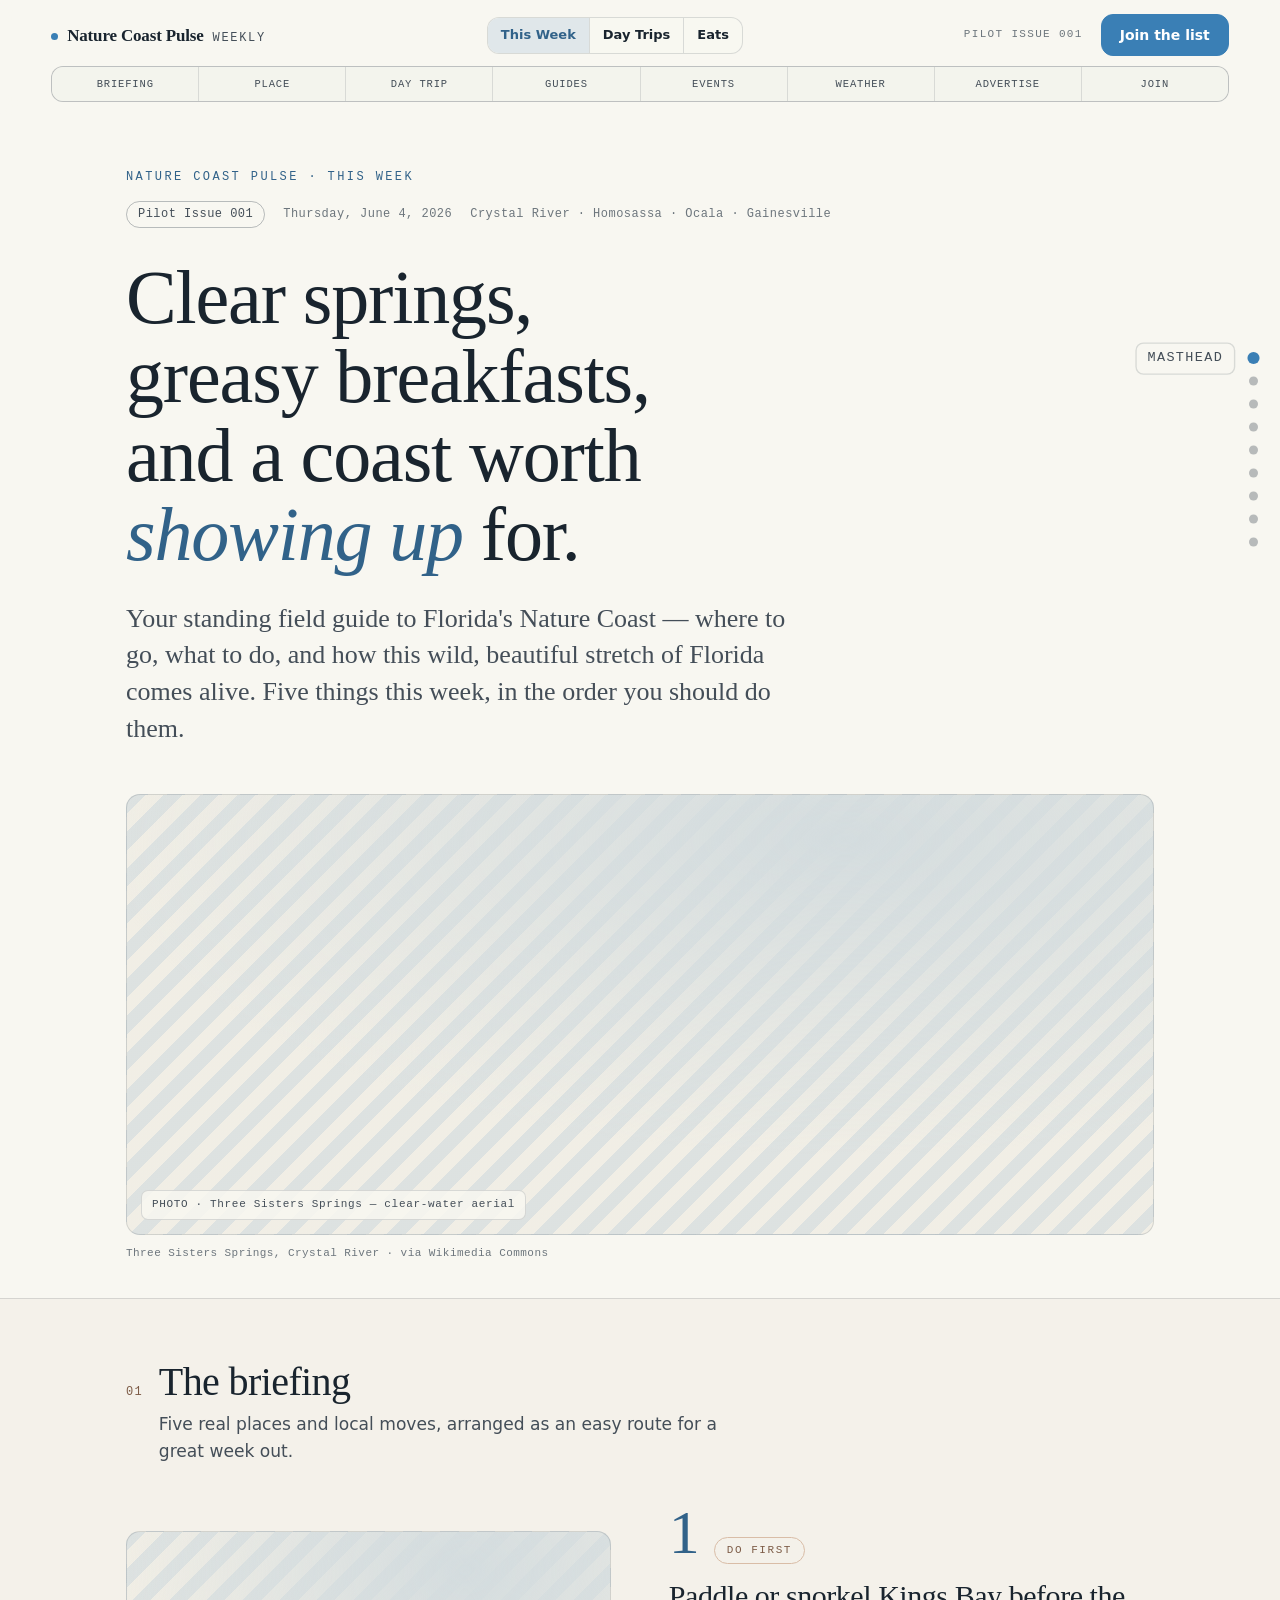
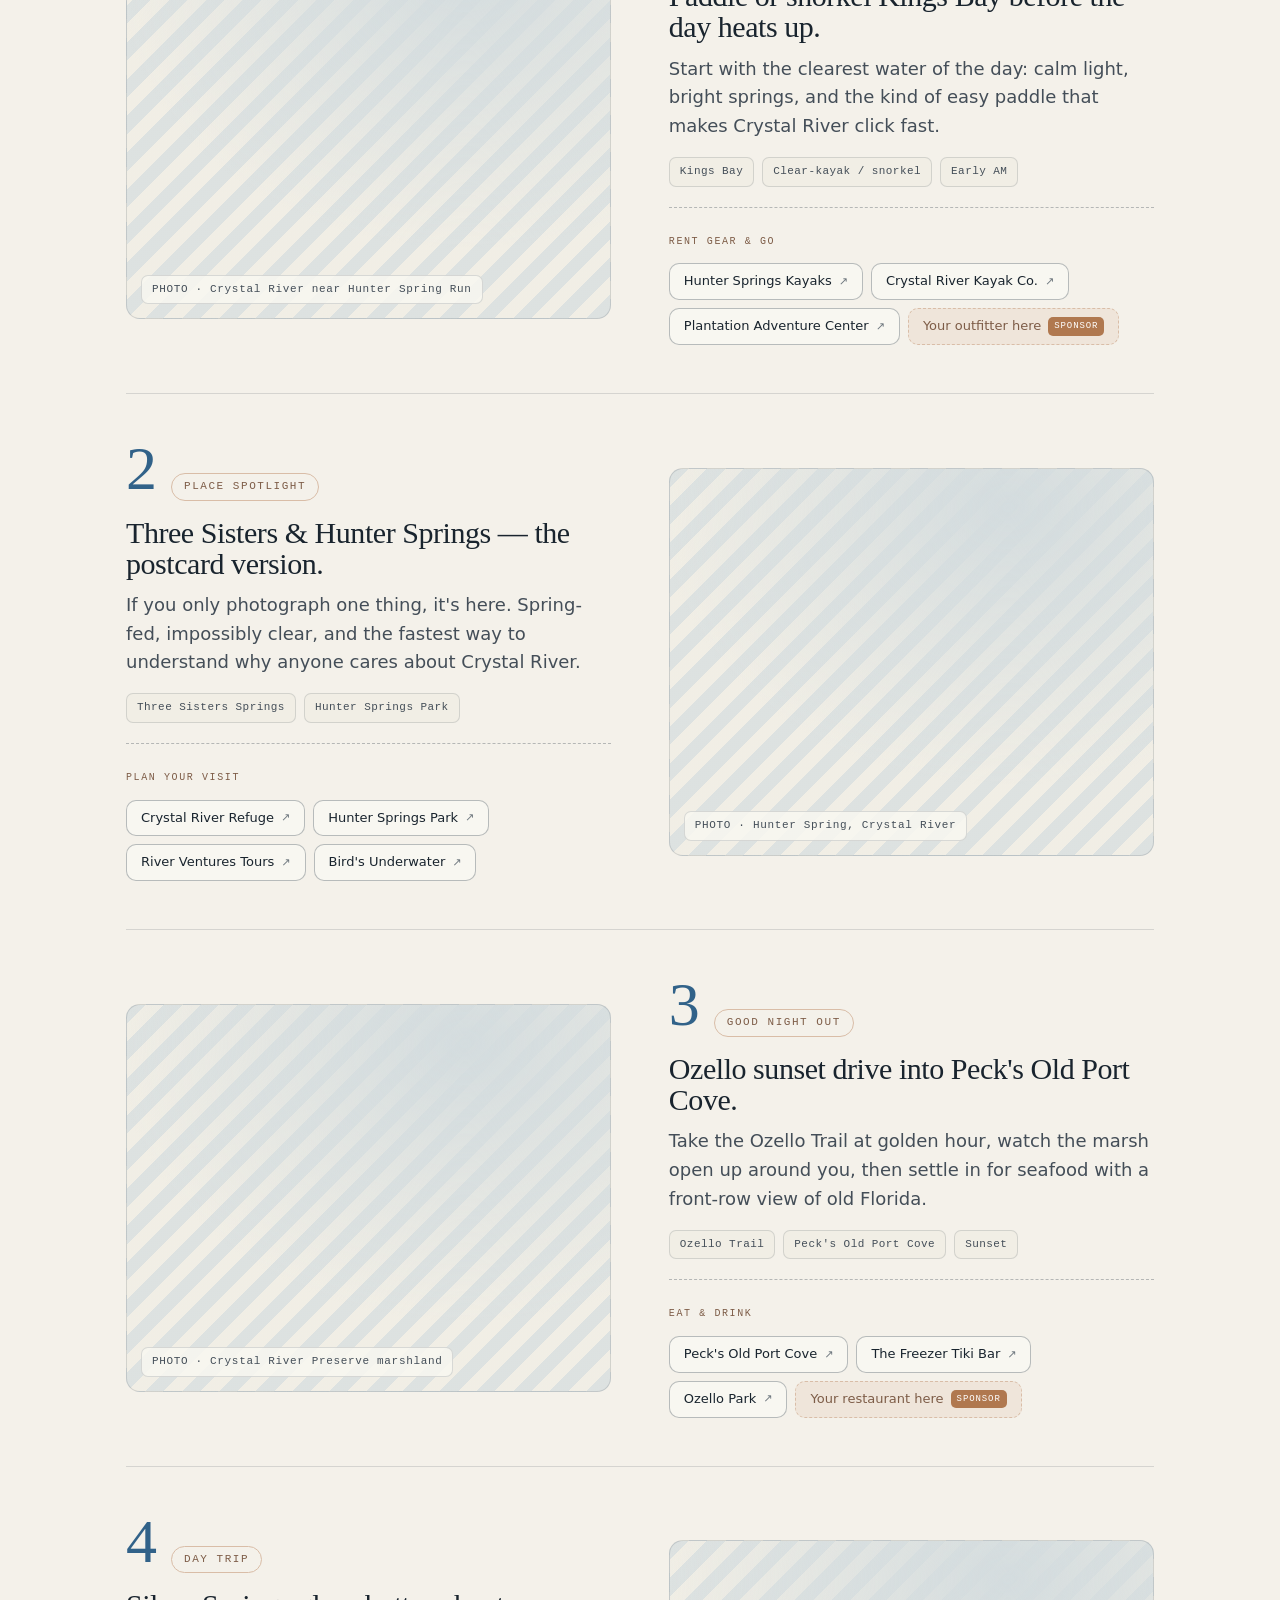
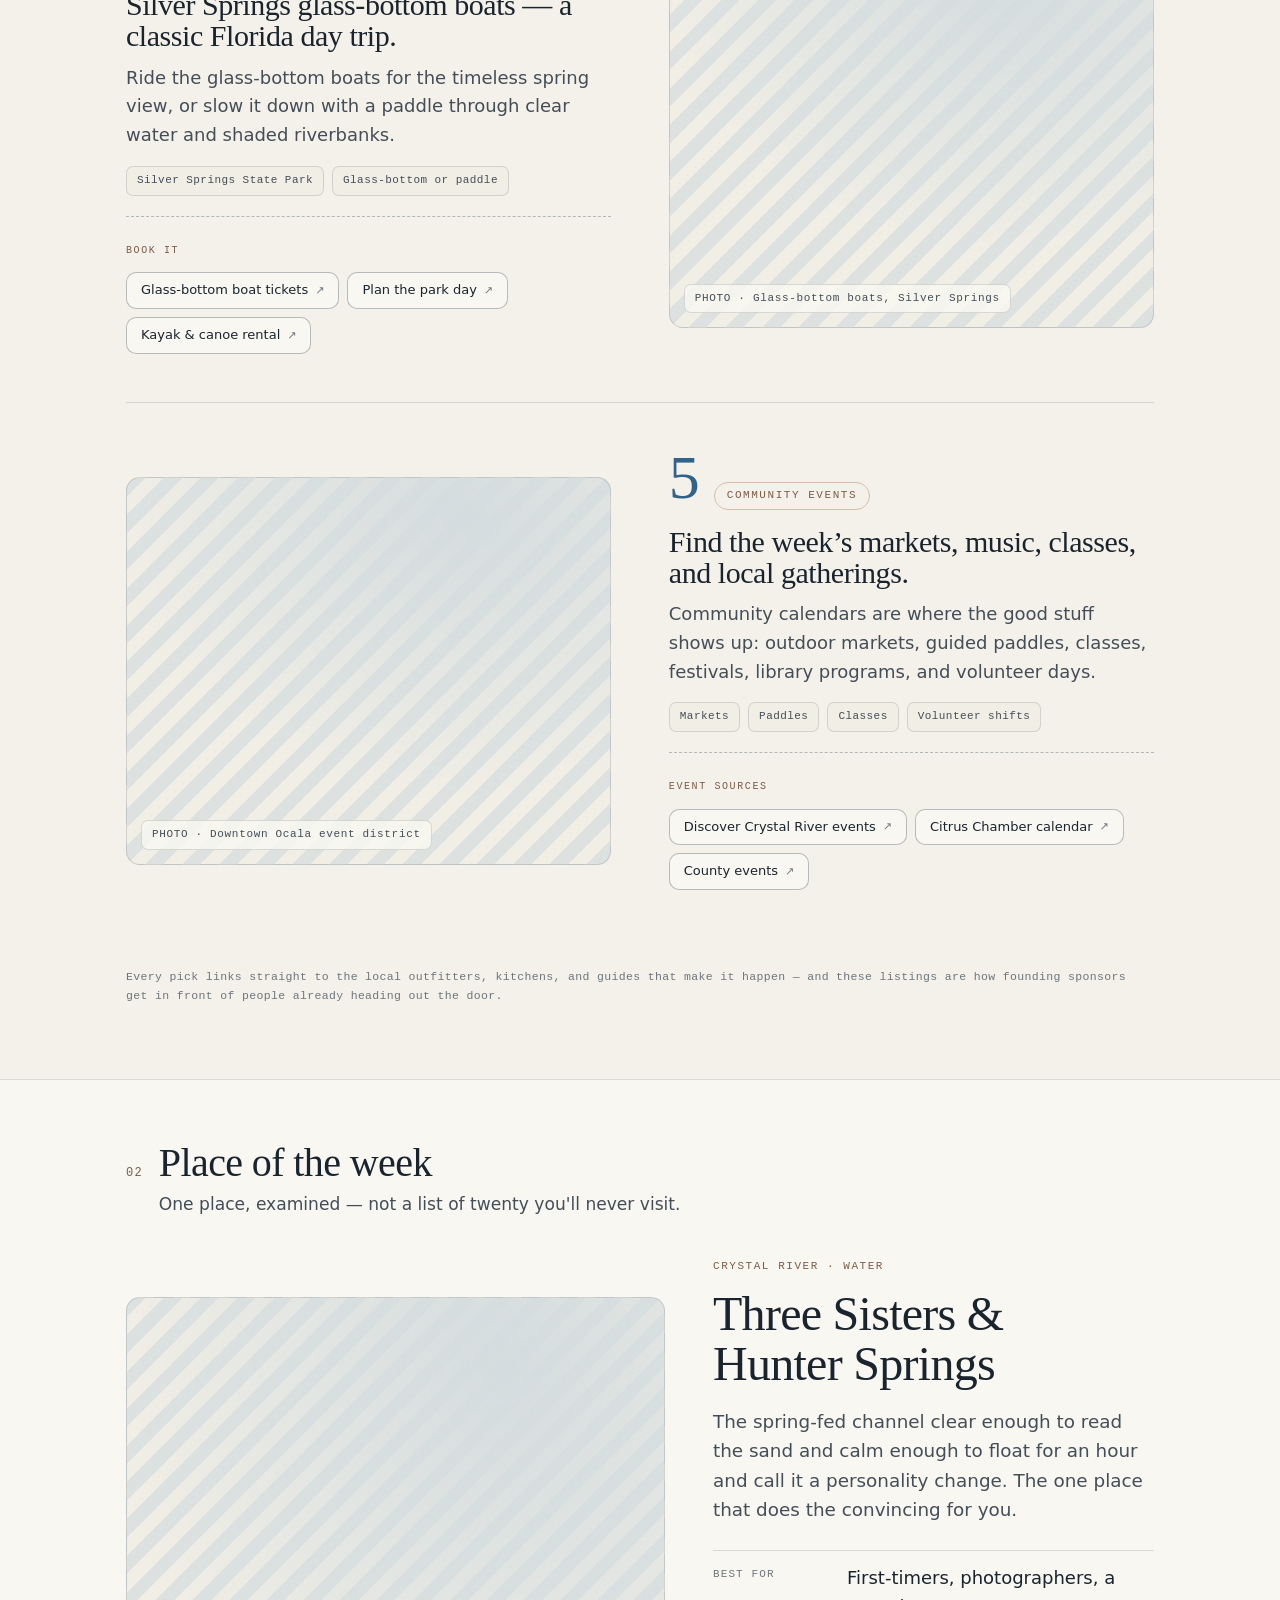
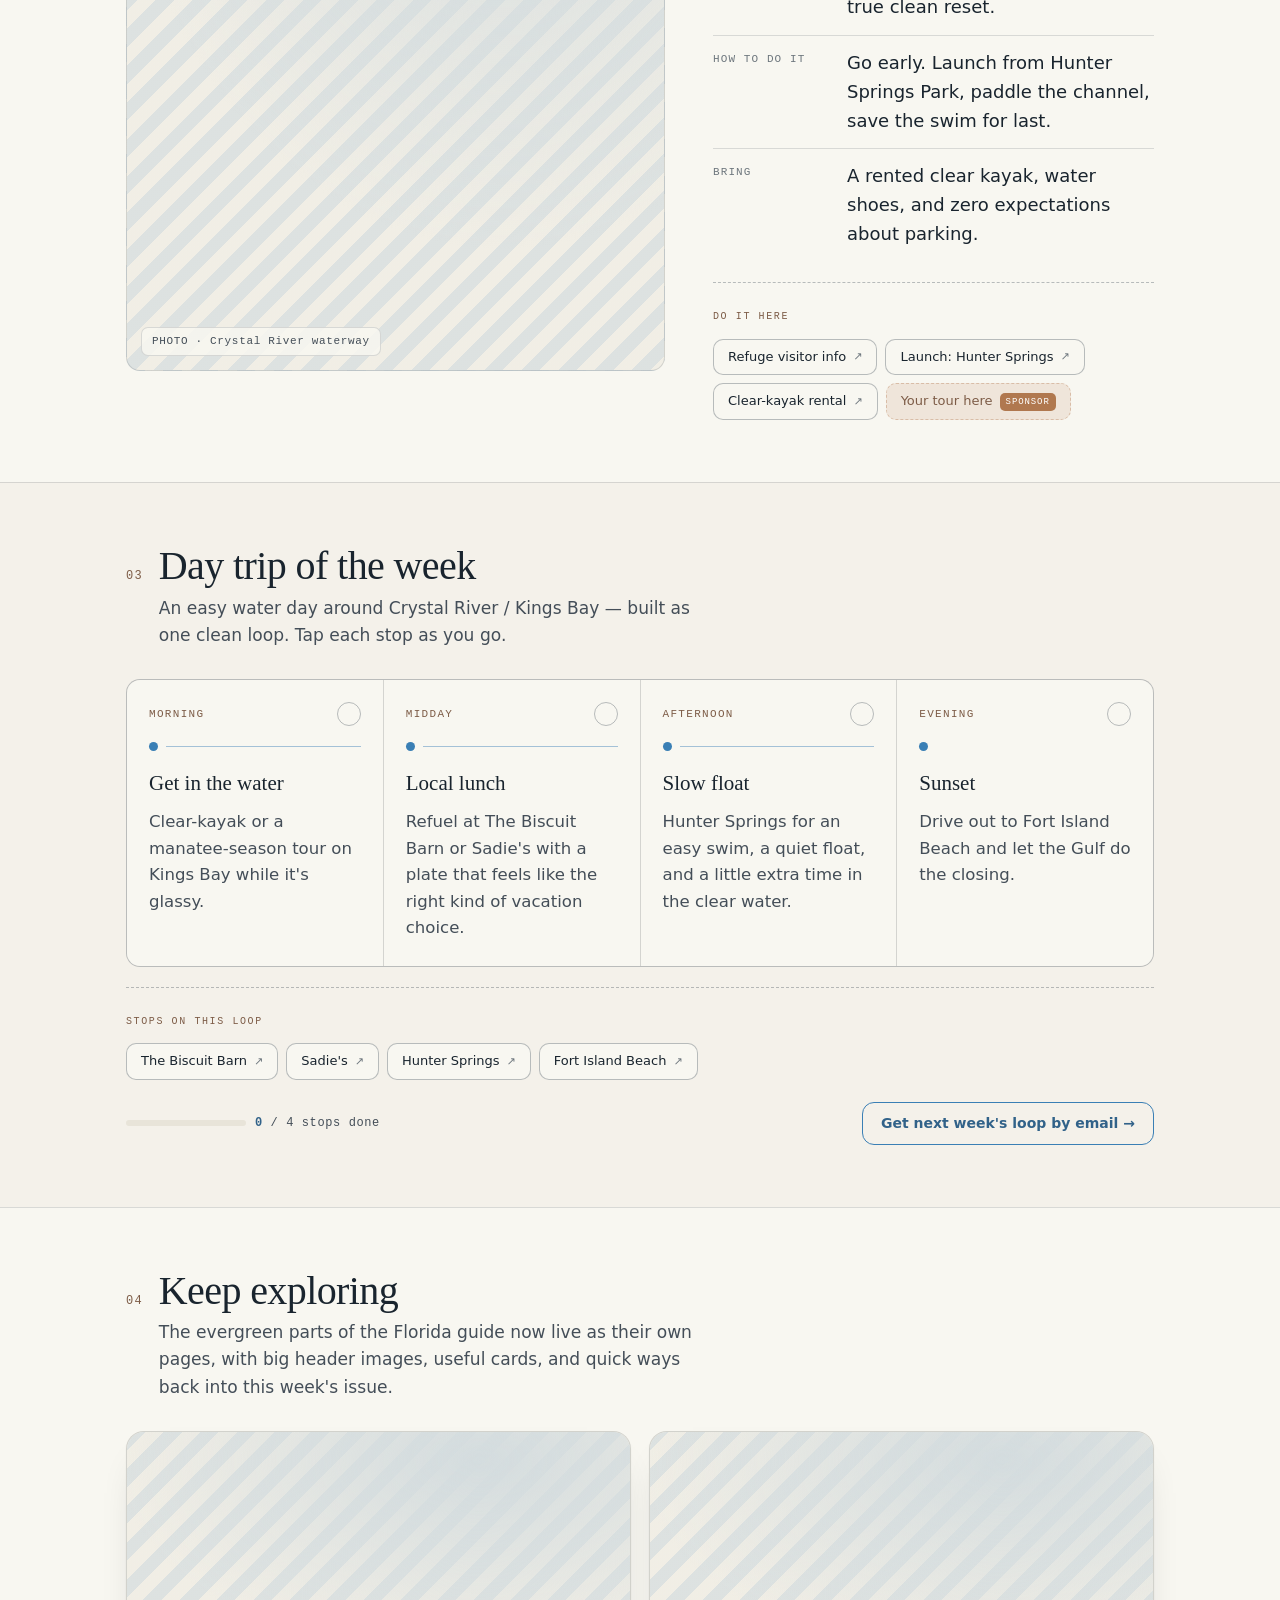
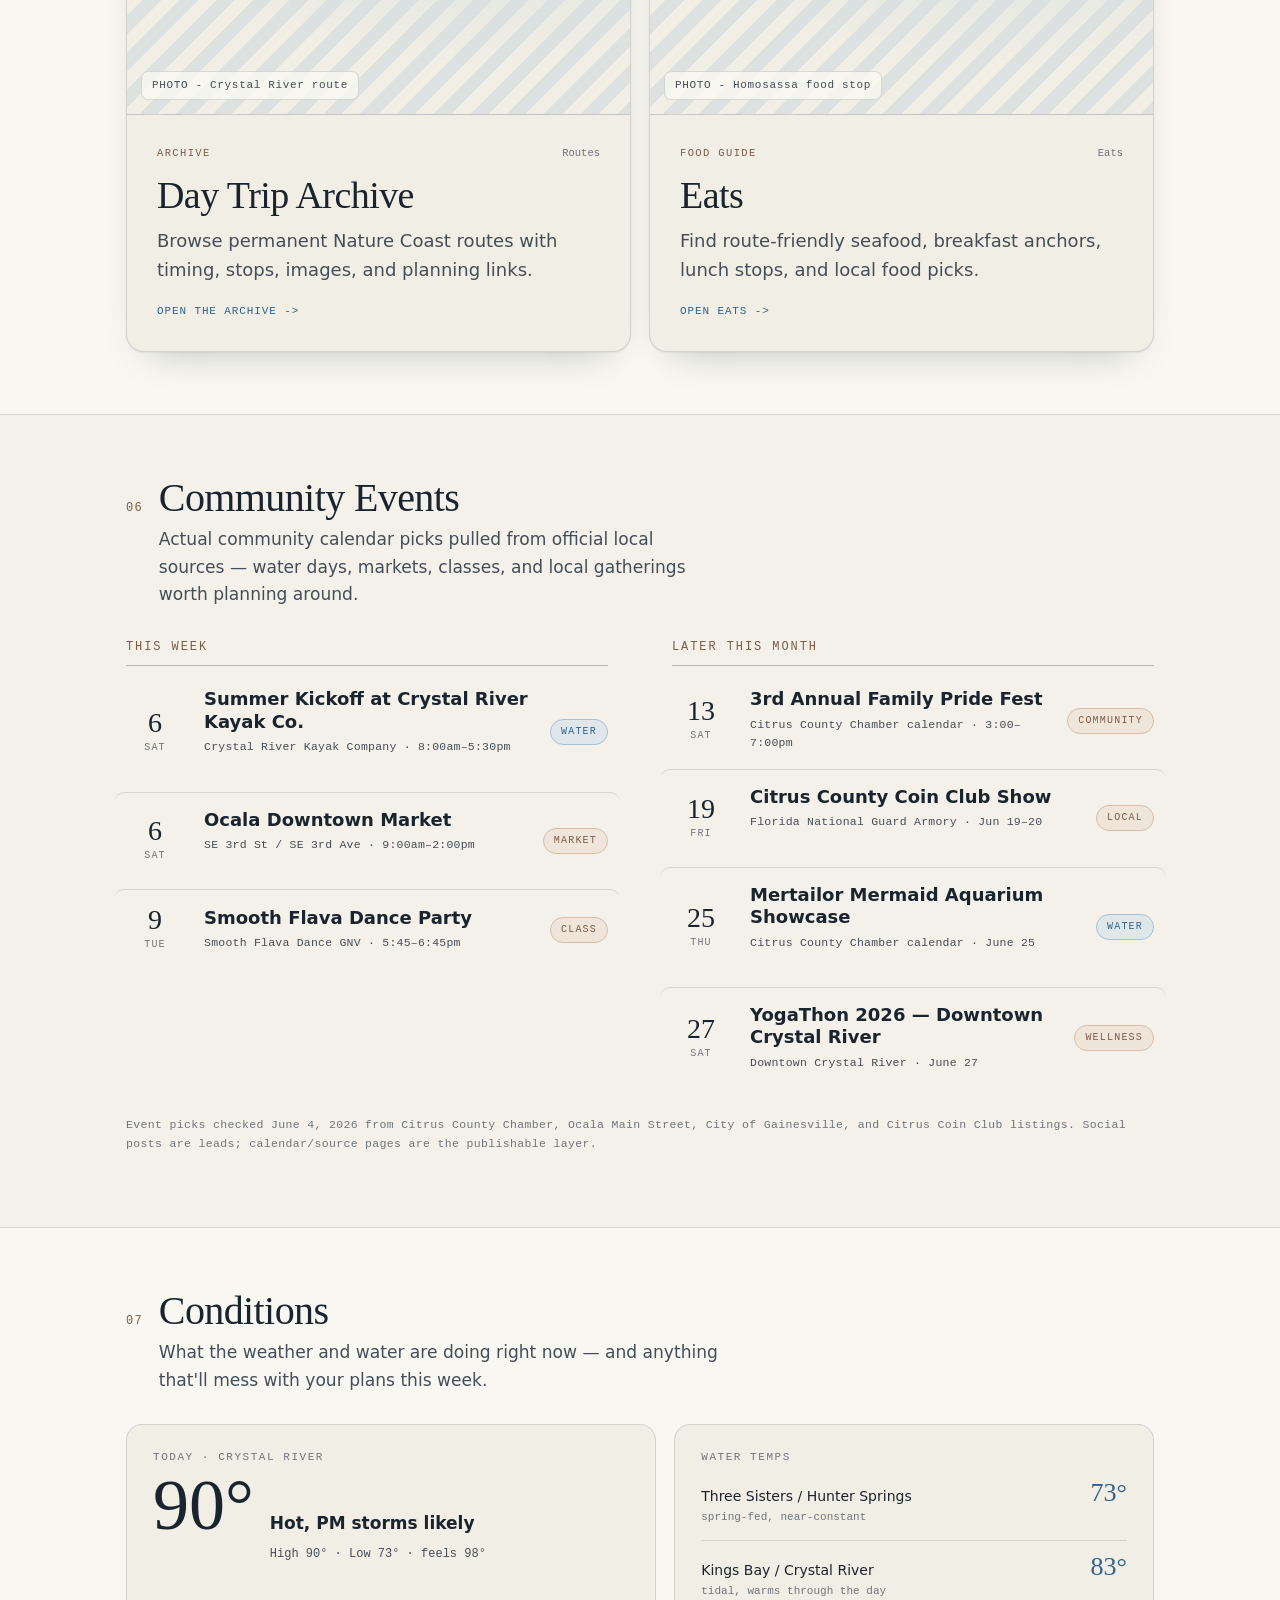
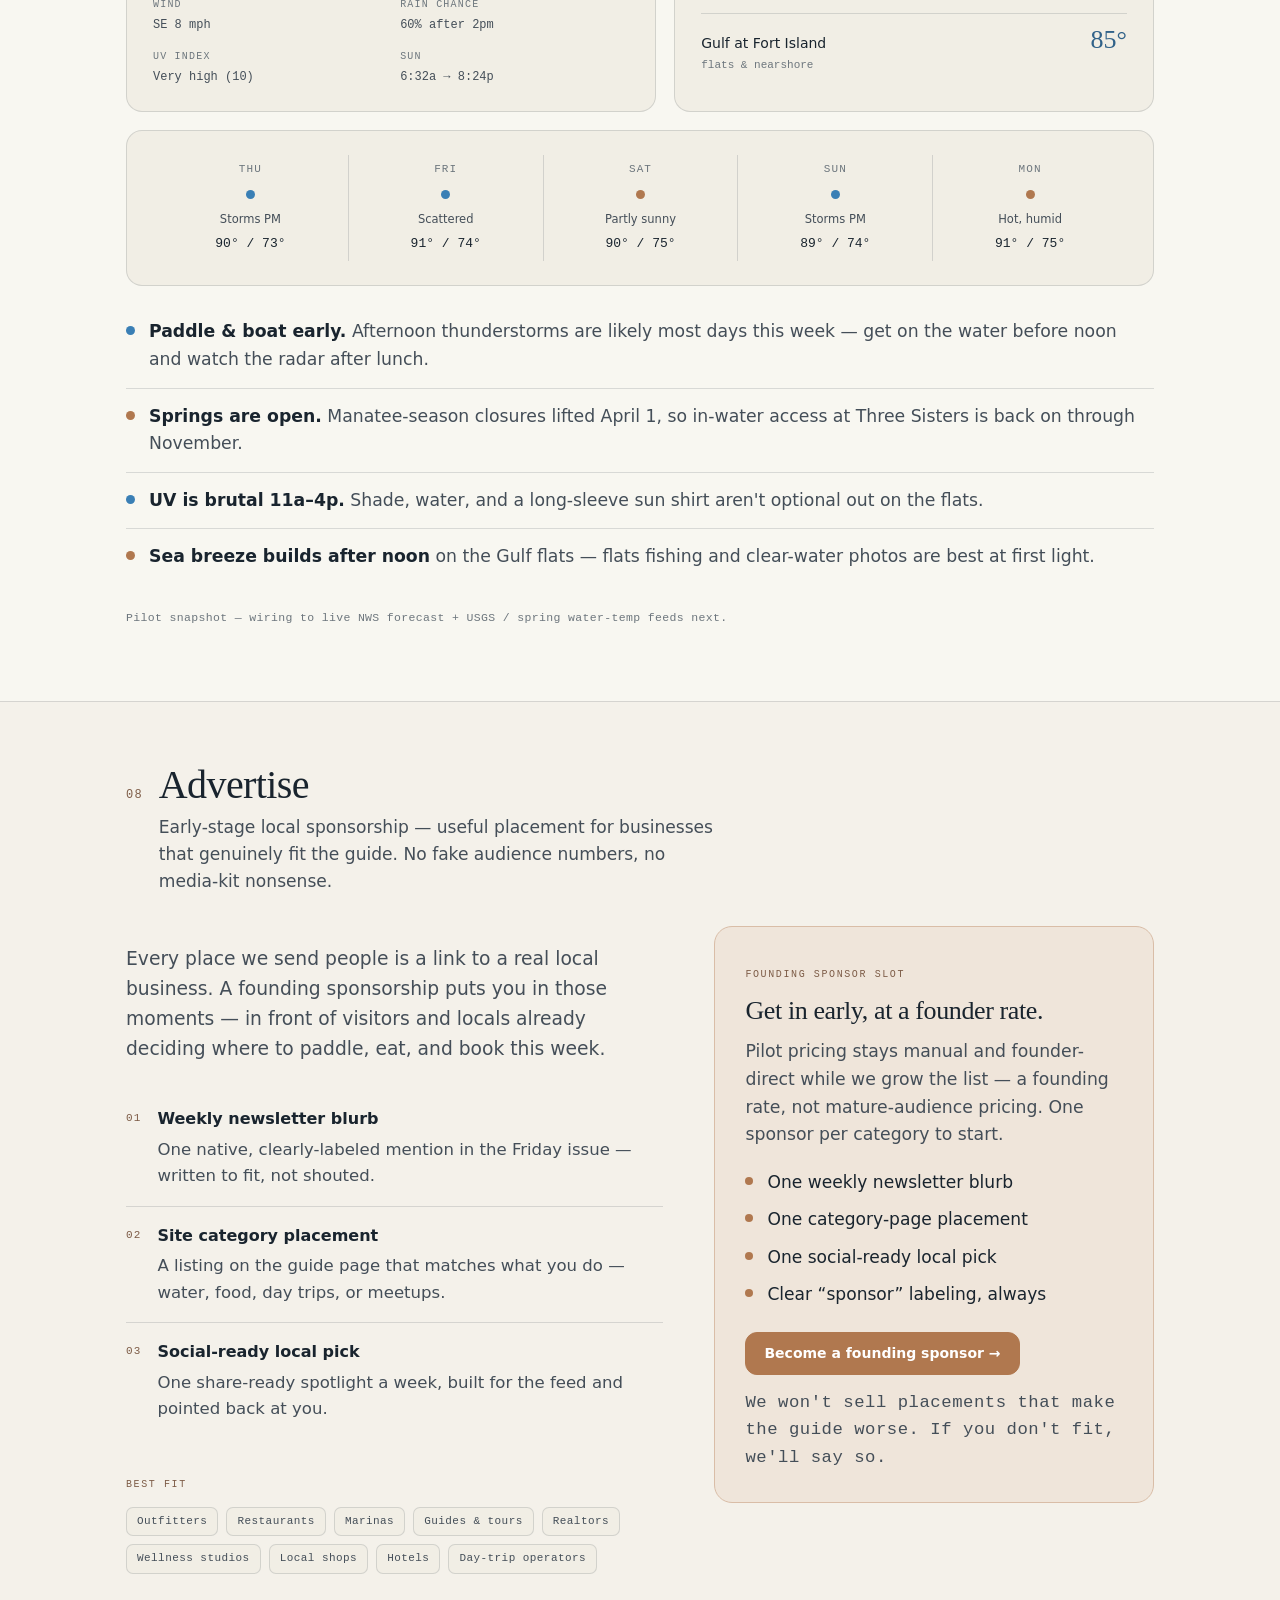
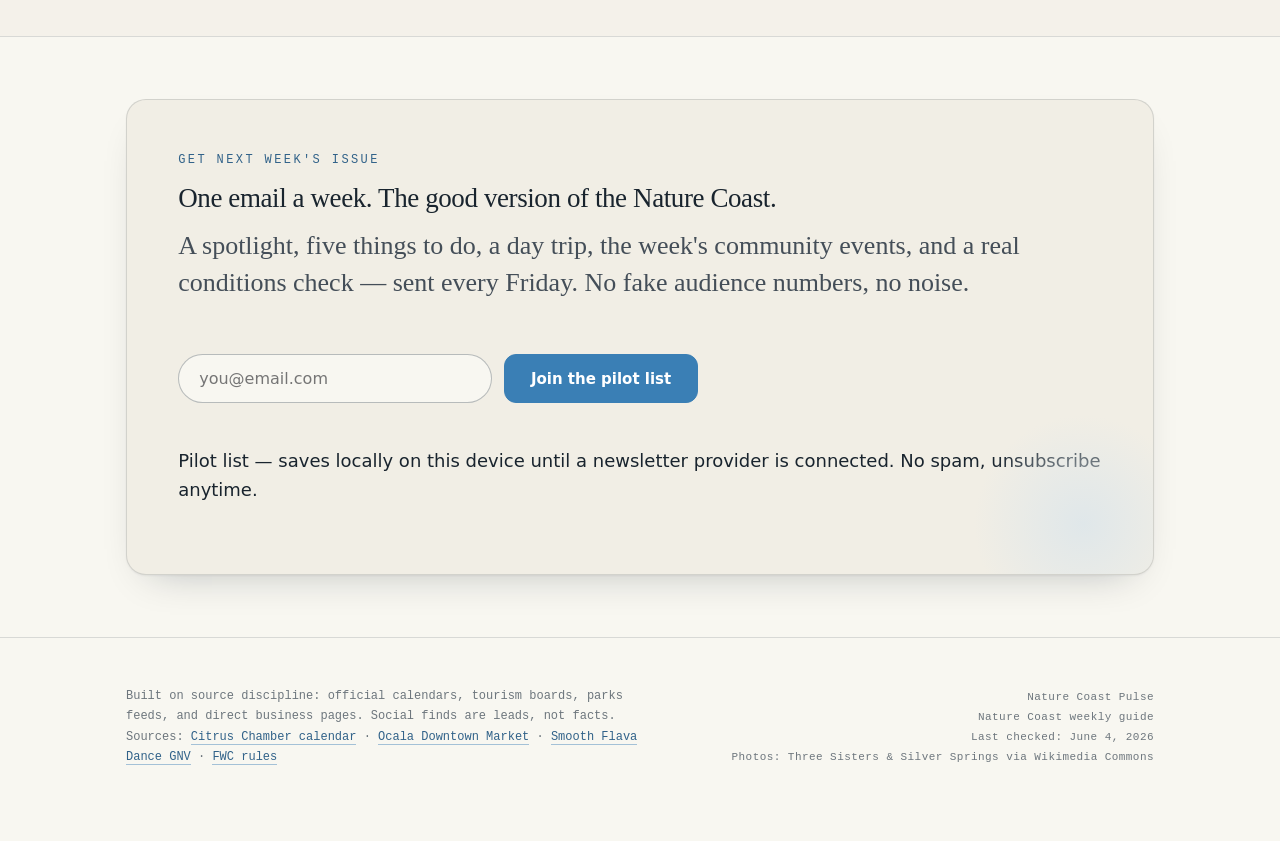
==== index.html @ 529e734c "Polish guide navigation and mobile layout" ====
<!DOCTYPE html>
<html lang="en" data-theme="light"><head>
<meta charset="UTF-8">
<meta name="viewport" content="width=device-width, initial-scale=1">
<title>Nature Coast Pulse — This Week</title>
<style></style>
<style>
  :root{
    --font-display: "Newsreader";
    --font-body: "Hanken Grotesk", system-ui, sans-serif;
    --font-mono: "Spline Sans Mono", ui-monospace, monospace;
    --accent: #3a7fb5;   /* cool — Gulf blue */
    --earth:  #b0784f;   /* earthy — clay */
    --body-scale: 1;

    --paper:   oklch(0.975 0.008 96);
    --paper-2: oklch(0.949 0.012 92);
    --paper-3: oklch(0.918 0.015 90);
    --ink:     oklch(0.255 0.024 245);
    --ink-2:   oklch(0.42 0.02 245);
    --ink-3:   oklch(0.56 0.016 245);
    --line:    oklch(0.30 0.03 245 / 0.15);
    --line-2:  oklch(0.30 0.03 245 / 0.30);

    --accent-soft: color-mix(in oklab, var(--accent) 13%, var(--paper));
    --accent-line: color-mix(in oklab, var(--accent) 45%, var(--paper));
    --accent-ink:  color-mix(in oklab, var(--accent) 70%, var(--ink));
    --earth-soft:  color-mix(in oklab, var(--earth) 14%, var(--paper));
    --earth-line:  color-mix(in oklab, var(--earth) 45%, var(--paper));
    --earth-ink:   color-mix(in oklab, var(--earth) 68%, var(--ink));
    --shadow: 0 1px 2px oklch(0.2 0.03 245 / 0.05), 0 18px 40px -24px oklch(0.2 0.03 245 / 0.30);
  }
  [data-theme="dark"]{
    --paper:   oklch(0.198 0.022 250);
    --paper-2: oklch(0.242 0.024 250);
    --paper-3: oklch(0.295 0.026 250);
    --ink:     oklch(0.948 0.012 95);
    --ink-2:   oklch(0.80 0.015 95);
    --ink-3:   oklch(0.64 0.018 250);
    --line:    oklch(0.85 0.02 95 / 0.15);
    --line-2:  oklch(0.85 0.02 95 / 0.28);
    --accent-soft: color-mix(in oklab, var(--accent) 22%, var(--paper));
    --accent-line: color-mix(in oklab, var(--accent) 52%, var(--paper));
    --accent-ink:  color-mix(in oklab, var(--accent) 80%, var(--ink));
    --earth-soft:  color-mix(in oklab, var(--earth) 24%, var(--paper));
    --earth-line:  color-mix(in oklab, var(--earth) 52%, var(--paper));
    --earth-ink:   color-mix(in oklab, var(--earth) 82%, var(--ink));
    --shadow: 0 1px 2px oklch(0 0 0 / 0.3), 0 22px 48px -26px oklch(0 0 0 / 0.6);
  }

  *{ box-sizing:border-box; }
  html{ scroll-behavior:smooth; max-width:100%; overflow-x:hidden; }
  body{
    margin:0; background:var(--paper); color:var(--ink);
    font-family:var(--font-body); font-size:calc(18px * var(--body-scale)); line-height:1.6;
    -webkit-font-smoothing:antialiased; text-rendering:optimizeLegibility;
    transition:background .5s ease, color .5s ease; max-width:100%; overflow-x:hidden;
  }
  ::selection{ background:var(--accent); color:#fff; }
  a{ color:inherit; }

  /* ---------- progress + chrome ---------- */
  .progress{ position:fixed; top:0; left:0; height:3px; width:0%; background:var(--accent); z-index:90; transition:width .12s linear; }
  header.bar{
    position:fixed; top:0; left:0; right:0; z-index:80;
    display:grid; grid-template-columns:auto minmax(260px,1fr) auto;
    grid-template-areas:"brand pages cta" "week week week";
    align-items:center; gap:10px 18px;
    padding:14px clamp(18px,4vw,52px);
    backdrop-filter:saturate(1.2) blur(10px);
    background:color-mix(in oklab, var(--paper) 82%, transparent);
    border-bottom:1px solid transparent; transition:border-color .4s ease, background .4s ease;
  }
  header.bar.stuck{ border-bottom-color:var(--line); }
  .word{ grid-area:brand; display:flex; align-items:baseline; gap:9px; min-width:max-content; font-family:var(--font-mono); font-size:12px; letter-spacing:.14em; text-transform:uppercase; color:var(--ink-2); }
  .word b{ font-family:var(--font-display); font-weight:600; font-size:17px; letter-spacing:-.01em; text-transform:none; color:var(--ink); }
  .word .dot{ width:7px; height:7px; border-radius:50%; background:var(--accent); transform:translateY(-1px); }
  .bar-cta{ grid-area:cta; display:flex; align-items:center; justify-self:end; gap:18px; min-width:max-content; }
  .bar-cta .iss{ font-family:var(--font-mono); font-size:11px; letter-spacing:.12em; color:var(--ink-3); text-transform:uppercase; }
  .site-nav{
    grid-area:pages; display:flex; align-items:center; justify-self:center; justify-content:center; gap:0;
    border:1px solid var(--line); border-radius:12px; overflow:hidden;
    background:color-mix(in oklab, var(--paper) 64%, transparent);
  }
  .site-nav a{
    font-family:var(--font-body); font-weight:700; font-size:13px; text-decoration:none;
    border-left:1px solid var(--line); padding:7px 13px;
    background:transparent;
    transition:background .16s ease, border-color .16s ease, color .16s ease;
  }
  .site-nav a:first-child{ border-left:0; }
  .site-nav a:hover, .site-nav a[aria-current="page"]{ background:var(--accent-soft); color:var(--accent-ink); }
  .week-nav{
    grid-area:week; width:100%; display:flex; flex-wrap:wrap; align-items:stretch; justify-content:center;
    gap:1px; border:1px solid var(--line); border-radius:12px; overflow:hidden;
    background:var(--line);
  }
  .week-nav a{
    flex:1 1 96px; min-height:34px; display:inline-flex; align-items:center; justify-content:center;
    padding:7px 10px; background:color-mix(in oklab, var(--paper) 88%, transparent);
    color:var(--ink-2); font-family:var(--font-mono); font-size:10.5px; letter-spacing:.08em;
    text-transform:uppercase; text-decoration:none; text-align:center;
    transition:background .16s ease, color .16s ease;
  }
  .week-nav a:hover, .week-nav a.active{ background:var(--accent-soft); color:var(--accent-ink); }
  @media (max-width:920px){
    header.bar{
      grid-template-columns:1fr auto;
      grid-template-areas:"brand cta" "pages pages" "week week";
    }
    .site-nav{ width:100%; justify-self:stretch; justify-content:flex-start; flex-wrap:wrap; overflow:hidden; }
    .site-nav a{ flex:1 1 auto; text-align:center; }
    .week-nav{ justify-content:flex-start; }
    .week-nav a{ flex:1 1 86px; }
  }
  @media (max-width:620px){
    header.bar{
      grid-template-columns:1fr;
      grid-template-areas:"brand" "pages" "week";
      gap:8px; padding:10px 16px;
    }
    .word{ min-width:0; gap:7px; font-size:10px; letter-spacing:.1em; }
    .word b{ font-size:15px; }
    .bar-cta{ display:none; }
    .bar-cta .iss{ display:none; }
    .site-nav a{ padding:7px 9px; font-size:12.5px; }
    .week-nav a{ flex:1 1 calc(25% - 1px); min-height:30px; padding:5px 6px; font-size:9px; letter-spacing:.04em; }
  }
  @media (max-width:390px){ .word > span:last-child{ display:none; } }

  .btn{
    font-family:var(--font-body); font-weight:600; font-size:14px;
    border:1px solid var(--accent); background:var(--accent); color:#fff;
    padding:9px 18px; border-radius:12px; cursor:pointer; text-decoration:none;
    display:inline-flex; align-items:center; gap:8px;
    transition:transform .15s ease, box-shadow .2s ease, background .2s ease;
  }
  .btn:hover{ transform:translateY(-1px); box-shadow:0 8px 22px -10px var(--accent); }
  .btn.ghost{ background:transparent; color:var(--accent-ink); }
  .btn.ghost:hover{ background:var(--accent-soft); box-shadow:none; }

  /* ---------- layout ---------- */
  .wrap{ max-width:1140px; margin:0 auto; padding:0 clamp(20px,5vw,56px); }
  .col{ max-width:720px; }
  .kicker{ font-family:var(--font-mono); font-size:12px; letter-spacing:.2em; text-transform:uppercase; color:var(--accent-ink); }

  h1,h2,h3{ font-family:var(--font-display); font-weight:500; letter-spacing:-.015em; line-height:1.04; margin:0; }
  .lead{ font-family:var(--font-display); font-weight:300; font-size:clamp(20px,2.4vw,26px); line-height:1.42; color:var(--ink-2); }

  .rv{ opacity:0; transform:translateY(22px); transition:opacity .8s cubic-bezier(.2,.7,.2,1), transform .8s cubic-bezier(.2,.7,.2,1); }
  .rv.in{ opacity:1; transform:none; }
  @media (prefers-reduced-motion: reduce){ .rv{ opacity:1; transform:none; transition:none; } html{ scroll-behavior:auto; } }

  /* ---------- photo slot (real img over labeled placeholder) ---------- */
  .ph{
    position:relative; width:100%; border-radius:14px; overflow:hidden; isolation:isolate;
    background:
      radial-gradient(120% 120% at 70% 10%, color-mix(in oklab, var(--accent) 16%, var(--paper-2)), transparent 60%),
      repeating-linear-gradient(135deg, color-mix(in oklab, var(--accent) 11%, var(--paper-2)) 0 13px, var(--paper-2) 13px 26px);
    border:1px solid var(--line); display:flex; align-items:flex-end;
  }
  .ph > img{ position:absolute; inset:0; width:100%; height:100%; object-fit:cover; opacity:0; transition:opacity .9s ease; z-index:1; }
  .ph > img.loaded{ opacity:1; }
  .ph .tag{ position:relative; z-index:2; font-family:var(--font-mono); font-size:11px; letter-spacing:.06em; color:var(--ink-2); background:color-mix(in oklab,var(--paper) 84%, transparent); border:1px solid var(--line); border-radius:7px; padding:5px 10px; margin:14px; }
  .ph.has-img .tag{ display:none; }

  /* ---------- masthead ---------- */
  .mast{ padding:168px 0 36px; }
  .mast .dateline{ display:flex; flex-wrap:wrap; gap:10px 18px; align-items:center; margin-top:14px; color:var(--ink-3); font-family:var(--font-mono); font-size:12px; letter-spacing:.04em; }
  .mast .dateline span{ min-width:0; overflow-wrap:anywhere; }
  .mast .dateline .pill{ border:1px solid var(--line-2); border-radius:999px; padding:3px 11px; color:var(--ink-2); }
  .mast h1{ font-size:clamp(38px,6.2vw,76px); margin:30px 0 0; font-weight:500; max-width:14ch; }
  .mast h1 em{ font-style:italic; color:var(--accent-ink); }
  .mast .lead{ margin-top:26px; max-width:680px; }
  .hero-img{ margin-top:46px; }
  .hero-img .ph{ aspect-ratio:21/9; }
  .hero-cap{ margin-top:10px; font-family:var(--font-mono); font-size:11px; letter-spacing:.04em; color:var(--ink-3); }
  @media (max-width:520px){
    .mast{ padding-top:184px; }
    .mast .dateline{ display:grid; gap:9px; align-items:start; }
    .mast .dateline .pill{ justify-self:start; }
    .hero-cap{ overflow-wrap:anywhere; }
  }

  /* ---------- section frame ---------- */
  section{ padding:62px 0; border-top:1px solid var(--line); scroll-margin-top:150px; background:var(--paper); }
  main > section:nth-of-type(even){ background:color-mix(in oklab, var(--paper-2) 62%, var(--paper)); }
  main > section.mast{ background:var(--paper); }
  main > section[hidden]{ display:none; }
  @media (max-width:820px){ section{ scroll-margin-top:190px; } }
  @media (max-width:520px){ section{ scroll-margin-top:176px; } }
  .sec-head{ display:flex; align-items:baseline; gap:16px; margin-bottom:30px; }
  .sec-head .no{ font-family:var(--font-mono); font-size:12px; color:var(--earth-ink); letter-spacing:.1em; padding-top:6px; }
  .sec-head h2{ font-size:clamp(26px,3.4vw,40px); }
  .sec-head .sub{ color:var(--ink-2); margin:8px 0 0; max-width:560px; font-size:.95em; }

  /* ---------- briefing (editorial rows w/ photos) ---------- */
  .brief{ display:flex; flex-direction:column; }
  .bitem{ display:grid; grid-template-columns:1fr 1fr; gap:clamp(22px,4.5vw,60px); align-items:center; padding:48px 0; border-top:1px solid var(--line); }
  .bitem:first-child{ border-top:0; padding-top:10px; }
  .bmedia .ph{ aspect-ratio:5/4; }
  .bitem:nth-child(even) .bmedia{ order:2; }
  .bnum{ display:flex; align-items:baseline; gap:14px; }
  .bnum .n{ font-family:var(--font-display); font-size:clamp(38px,5vw,62px); line-height:.85; color:var(--accent-ink); font-weight:400; }
  .blabel{ font-family:var(--font-mono); font-size:11px; letter-spacing:.14em; text-transform:uppercase; color:var(--earth-ink); border:1px solid var(--earth-line); border-radius:999px; padding:4px 12px; }
  .btext h3{ font-size:clamp(22px,2.8vw,30px); font-weight:500; margin:16px 0 0; }
  .btext p{ margin:12px 0 0; color:var(--ink-2); max-width:46ch; }
  .where{ margin-top:16px; display:flex; flex-wrap:wrap; gap:8px; }
  .chip{ font-family:var(--font-mono); font-size:11px; letter-spacing:.04em; color:var(--ink-2); background:var(--paper-2); border:1px solid var(--line); border-radius:7px; padding:5px 10px; }
  .bizlinks{ margin-top:20px; padding-top:16px; border-top:1px dashed var(--line-2); }
  .bl-label{ font-family:var(--font-mono); font-size:10px; letter-spacing:.16em; text-transform:uppercase; color:var(--earth-ink); }
  .bl-row{ display:flex; flex-wrap:wrap; gap:8px; margin-top:11px; }
  .biz{ display:inline-flex; align-items:center; gap:7px; font-family:var(--font-body); font-weight:500; font-size:13px; color:var(--ink); background:var(--paper); border:1px solid var(--line-2); border-radius:10px; padding:7px 14px; text-decoration:none; transition:transform .16s ease, border-color .16s ease, background .16s ease, color .16s ease; }
  .biz:hover{ border-color:var(--accent); color:var(--accent-ink); background:var(--accent-soft); transform:translateY(-1px); }
  .biz .ar{ font-size:11px; color:var(--ink-3); transition:color .16s ease; }
  .biz:hover .ar{ color:var(--accent-ink); }
  .biz.sponsor{ background:var(--earth-soft); border:1px dashed var(--earth-line); color:var(--earth-ink); }
  .biz.sponsor:hover{ border-color:var(--earth); background:var(--earth-soft); transform:translateY(-1px); }
  .biz .tagad{ font-family:var(--font-mono); font-size:9px; letter-spacing:.1em; text-transform:uppercase; background:var(--earth); color:#fff; border-radius:5px; padding:2px 6px; }
  @media (max-width:760px){
    .bitem{ grid-template-columns:1fr; gap:22px; padding:38px 0; }
    .bitem:nth-child(even) .bmedia{ order:0; }
    .bmedia{ order:-1; }
    .bmedia .ph{ aspect-ratio:16/10; }
  }

  /* ---------- spotlight ---------- */
  .spot{ display:grid; grid-template-columns:1.1fr .9fr; gap:clamp(22px,4vw,48px); align-items:center; }
  .spot .ph{ aspect-ratio:4/5; }
  .spot .label{ display:inline-block; font-family:var(--font-mono); font-size:11px; letter-spacing:.14em; text-transform:uppercase; color:var(--earth-ink); margin-bottom:14px; }
  .spot h2{ font-size:clamp(30px,4vw,48px); }
  .spot .why{ margin-top:18px; color:var(--ink-2); font-size:1.02em; }
  .spot dl{ margin:26px 0 0; display:grid; gap:0; }
  .spot dl div{ display:grid; grid-template-columns:120px 1fr; gap:14px; padding:13px 0; border-top:1px solid var(--line); }
  .spot dt{ font-family:var(--font-mono); font-size:11px; letter-spacing:.1em; text-transform:uppercase; color:var(--ink-3); padding-top:2px; }
  .spot dd{ margin:0; color:var(--ink); }
  @media (max-width:760px){ .spot{ grid-template-columns:1fr; } .spot .ph{ aspect-ratio:16/10; order:-1; } }

  /* ---------- day trip timeline + gamification ---------- */
  .trip{ display:grid; grid-template-columns:repeat(4,1fr); gap:1px; background:var(--line); border:1px solid var(--line); border-radius:14px; overflow:hidden; }
  .leg{ background:var(--paper); padding:22px 22px 24px; min-height:210px; display:flex; flex-direction:column; transition:background .3s ease; cursor:pointer; }
  .leg.done{ background:var(--accent-soft); }
  .leg-top{ display:flex; align-items:center; justify-content:space-between; }
  .leg .t{ font-family:var(--font-mono); font-size:11px; letter-spacing:.12em; text-transform:uppercase; color:var(--earth-ink); }
  .check{ width:24px; height:24px; border-radius:50%; border:1.5px solid var(--line-2); background:transparent; cursor:pointer; display:grid; place-items:center; padding:0; color:transparent; transition:all .2s ease; }
  .check::after{ content:"✓"; font-size:13px; font-weight:700; line-height:1; }
  .leg:hover .check{ border-color:var(--accent); }
  .leg.done .check{ background:var(--accent); border-color:var(--accent); color:#fff; }
  .leg .dotline{ display:flex; align-items:center; gap:8px; margin:16px 0 16px; }
  .leg .dotline i{ width:9px; height:9px; border-radius:50%; background:var(--accent); display:block; }
  .leg .dotline .ln{ flex:1; height:1px; background:var(--accent-line); }
  .leg h4{ font-family:var(--font-display); font-size:21px; font-weight:500; margin:0 0 8px; }
  .leg p{ margin:0; color:var(--ink-2); font-size:.92em; }
  @media (max-width:860px){ .trip{ grid-template-columns:repeat(2,1fr); } }
  @media (max-width:480px){ .trip{ grid-template-columns:1fr; } .leg{ min-height:0; } }

  .trip-foot{ margin-top:22px; display:flex; flex-wrap:wrap; gap:14px 18px; align-items:center; }
  .legcount{ font-family:var(--font-mono); font-size:12px; letter-spacing:.05em; color:var(--ink-2); display:flex; align-items:center; gap:9px; }
  .legcount b{ color:var(--accent-ink); }
  .legbar{ width:120px; height:6px; border-radius:999px; background:var(--paper-3); overflow:hidden; }
  .legbar i{ display:block; height:100%; width:0%; background:var(--accent); transition:width .4s cubic-bezier(.2,.7,.2,1); }
  .badge{ display:none; align-items:center; gap:9px; font-family:var(--font-body); font-weight:600; font-size:13px; color:var(--earth-ink); background:var(--earth-soft); border:1px solid var(--earth-line); border-radius:999px; padding:8px 16px; }
  .badge.show{ display:inline-flex; animation:pop .55s cubic-bezier(.2,.8,.2,1); }
  .badge .star{ color:var(--earth); }
  @keyframes pop{ 0%{ transform:scale(.82); opacity:0; } 60%{ transform:scale(1.06); } 100%{ transform:scale(1); opacity:1; } }
  .linkbtn{ background:none; border:0; font-family:var(--font-mono); font-size:11px; letter-spacing:.06em; color:var(--ink-3); cursor:pointer; text-decoration:underline; text-underline-offset:3px; padding:0; }
  .linkbtn:hover{ color:var(--ink); }

  /* ---------- durable guide modules ---------- */
  .module-note{ margin-top:18px; color:var(--ink-2); max-width:62ch; }
  .feature-trip{
    display:grid; grid-template-columns:.85fr 1.15fr; gap:clamp(22px,4vw,46px);
    align-items:stretch; background:var(--accent-soft); border:1px solid var(--accent-line);
    border-radius:18px; overflow:hidden; box-shadow:var(--shadow);
  }
  .feature-trip .ph{ border:0; border-radius:0; min-height:320px; }
  .feature-body{ padding:clamp(24px,4vw,40px); display:flex; flex-direction:column; justify-content:center; }
  .feature-body h3{ font-size:clamp(28px,4vw,46px); }
  .feature-body p{ color:var(--ink-2); margin:16px 0 0; max-width:54ch; }
  .stop-list{ list-style:none; margin:22px 0 0; padding:0; display:grid; gap:10px; }
  .stop-list li{ display:flex; gap:10px; align-items:baseline; color:var(--ink); }
  .stop-list b{ font-family:var(--font-mono); font-size:11px; letter-spacing:.12em; text-transform:uppercase; color:var(--accent-ink); min-width:72px; }
  .archive-head{ margin:36px 0 16px; display:flex; justify-content:space-between; gap:18px; align-items:end; flex-wrap:wrap; }
  .archive-head h3{ font-size:clamp(24px,3vw,34px); }
  .archive-head p{ margin:6px 0 0; color:var(--ink-2); max-width:58ch; }
  .daytrip-library{ display:grid; gap:28px; }
  .archive-trip{ background:var(--paper-2); border:1px solid var(--line); border-radius:18px; overflow:hidden; box-shadow:var(--shadow); }
  .archive-trip-head{ display:grid; grid-template-columns:1fr .72fr; gap:0; border-bottom:1px solid var(--line); }
  .archive-trip-copy{ padding:clamp(24px,4vw,38px); }
  .archive-trip-copy h3{ font-size:clamp(28px,4vw,42px); margin-top:10px; }
  .archive-trip-copy p{ color:var(--ink-2); margin:14px 0 0; max-width:56ch; }
  .archive-trip .ph{ border:0; border-left:1px solid var(--line); border-radius:0; min-height:260px; height:100%; }
  .archive-trip .trip{ border:0; border-radius:0; border-top:0; }
  .archive-trip .leg{ min-height:170px; cursor:default; }
  .archive-trip .leg:hover .check{ border-color:var(--line-2); }
  .archive-trip .check{ display:none; }
  .archive-trip .bizlinks{ margin:0; padding:18px clamp(22px,4vw,34px); border-top:1px dashed var(--line-2); }
  .eats-grid, .evergreen-grid{ display:grid; grid-template-columns:repeat(3,1fr); gap:16px; }
  .trip-card, .eat-card{
    background:var(--paper-2); border:1px solid var(--line); border-radius:16px;
    min-height:100%; display:flex; flex-direction:column; text-decoration:none; color:inherit; overflow:hidden;
    transition:transform .16s ease, border-color .16s ease, background .16s ease;
  }
  .trip-card:hover, .eat-card:hover{ transform:translateY(-2px); border-color:var(--accent-line); background:var(--accent-soft); }
  .eat-media{ aspect-ratio:16/10; border:0; border-radius:0; border-bottom:1px solid var(--line); }
  .eat-body{ padding:22px; display:flex; flex-direction:column; flex:1; }
  .card-top{ display:flex; justify-content:space-between; gap:12px; align-items:start; margin-bottom:14px; }
  .card-kicker{ font-family:var(--font-mono); font-size:10.5px; letter-spacing:.13em; text-transform:uppercase; color:var(--earth-ink); }
  .card-date{ font-family:var(--font-mono); font-size:10.5px; color:var(--ink-3); white-space:nowrap; }
  .trip-card h4, .eat-card h4{ font-family:var(--font-display); font-weight:500; font-size:24px; line-height:1.08; margin:0; }
  .trip-card p, .eat-card p{ color:var(--ink-2); margin:12px 0 0; font-size:.94em; }
  .card-tags{ margin-top:16px; display:flex; gap:7px; flex-wrap:wrap; }
  .card-link{ margin-top:auto; padding-top:18px; font-family:var(--font-mono); font-size:11px; letter-spacing:.08em; color:var(--accent-ink); text-transform:uppercase; }
  .eats-grid{ margin-top:8px; }
  .eat-card.featured{ background:var(--earth-soft); border-color:var(--earth-line); }
  .eat-card.featured:hover{ background:color-mix(in oklab, var(--earth) 18%, var(--paper)); border-color:var(--earth); }
  .rating-row{ margin-top:14px; display:flex; gap:8px; flex-wrap:wrap; }
  .rating-row span{ font-family:var(--font-mono); font-size:10.5px; color:var(--ink-2); border:1px solid var(--line); border-radius:999px; padding:4px 9px; background:var(--paper); }
  .sponsor-strip{
    margin-top:20px; border:1px dashed var(--earth-line); background:var(--earth-soft);
    border-radius:16px; padding:20px 22px; display:flex; gap:18px; justify-content:space-between; align-items:center; flex-wrap:wrap;
  }
  .sponsor-strip p{ margin:0; color:var(--ink-2); max-width:64ch; }
  .guide-page-grid{ display:grid; grid-template-columns:1fr 1fr; gap:18px; }
  .guide-page-card{
    display:grid; grid-template-rows:auto 1fr; min-height:100%; overflow:hidden;
    background:var(--paper-2); border:1px solid var(--line); border-radius:18px;
    color:inherit; text-decoration:none; box-shadow:var(--shadow);
    transition:transform .16s ease, border-color .16s ease, background .16s ease;
  }
  .guide-page-card:hover{ transform:translateY(-2px); border-color:var(--accent-line); background:var(--accent-soft); }
  .guide-page-card .ph{ aspect-ratio:16/9; border:0; border-bottom:1px solid var(--line); border-radius:0; }
  .guide-page-card .body{ padding:clamp(22px,3vw,30px); display:flex; flex-direction:column; }
  .guide-page-card h3{ font-size:clamp(28px,3.4vw,38px); }
  .guide-page-card p{ margin:12px 0 0; color:var(--ink-2); }
  .guide-page-card .card-link{ margin-top:auto; }
  @media (max-width:900px){
    .feature-trip{ grid-template-columns:1fr; }
    .feature-trip .ph{ min-height:260px; aspect-ratio:16/10; }
    .archive-trip-head{ grid-template-columns:1fr; }
    .archive-trip .ph{ border-left:0; border-top:1px solid var(--line); aspect-ratio:16/10; min-height:0; }
    .eats-grid, .evergreen-grid{ grid-template-columns:1fr 1fr; }
  }
  @media (max-width:600px){
    .guide-page-grid{ grid-template-columns:1fr; }
    .eats-grid, .evergreen-grid{ grid-template-columns:1fr; }
  }

  /* ---------- meetups ---------- */
  .meetups{ display:grid; grid-template-columns:1fr 1fr; gap:clamp(28px,5vw,64px); }
  .ev-head{ font-family:var(--font-mono); font-size:12px; letter-spacing:.16em; text-transform:uppercase; color:var(--earth-ink); padding-bottom:8px; border-bottom:1px solid var(--line-2); margin-bottom:6px; }
  .ev{ display:grid; grid-template-columns:58px 1fr auto; gap:8px 20px; align-items:center; padding:16px 12px; margin:0 -12px; border-top:1px solid var(--line); border-radius:10px; text-decoration:none; color:inherit; cursor:pointer; transition:background .16s ease; }
  .ev:hover{ background:var(--accent-soft); }
  .ev:hover .info h4{ color:var(--accent-ink); }
  .ev .pin{ color:var(--accent-ink); font-size:11px; opacity:0; transition:opacity .16s ease; }
  .ev:hover .pin{ opacity:1; }
  .ev:first-of-type{ border-top:0; }
  .ev .date{ text-align:center; }
  .ev .date .d{ display:block; font-family:var(--font-display); font-size:28px; line-height:1; color:var(--ink); }
  .ev .date .m{ font-family:var(--font-mono); font-size:10px; letter-spacing:.12em; text-transform:uppercase; color:var(--ink-3); margin-top:3px; display:block; }
  .ev .info h4{ font-family:var(--font-body); font-weight:600; font-size:18px; margin:0; line-height:1.25; }
  .ev .info .place{ font-family:var(--font-mono); font-size:11.5px; letter-spacing:.02em; color:var(--ink-2); margin-top:5px; }
  .cat{ font-family:var(--font-mono); font-size:10px; letter-spacing:.12em; text-transform:uppercase; padding:4px 10px; border-radius:999px; white-space:nowrap; }
  .cat.water{ color:var(--accent-ink); border:1px solid var(--accent-line); background:var(--accent-soft); }
  .cat.land{ color:var(--earth-ink); border:1px solid var(--earth-line); background:var(--earth-soft); }
  .ev-note{ margin-top:28px; font-family:var(--font-mono); font-size:11.5px; letter-spacing:.03em; color:var(--ink-3); }
  @media (max-width:760px){
    .meetups{ grid-template-columns:1fr; gap:36px; }
    .ev{ grid-template-columns:50px 1fr; }
    .ev .cat{ grid-column:2; justify-self:start; margin-top:2px; }
  }

  /* ---------- conditions ---------- */
  .cond{ display:grid; gap:18px; }
  .cond-grid{ display:grid; grid-template-columns:1.05fr .95fr; gap:18px; }
  .panel{ background:var(--paper-2); border:1px solid var(--line); border-radius:16px; padding:24px 26px; }
  .panel .ph-label{ font-family:var(--font-mono); font-size:11px; letter-spacing:.14em; text-transform:uppercase; color:var(--ink-3); }
  .today{ display:flex; flex-direction:column; }
  .today .now{ display:flex; align-items:baseline; gap:16px; margin-top:8px; }
  .today .big-temp{ font-family:var(--font-display); font-size:clamp(54px,7vw,72px); line-height:.85; font-weight:400; color:var(--ink); }
  .today .word{ display:block; font-family:var(--font-body); font-weight:600; font-size:17px; color:var(--ink); letter-spacing:0; text-transform:none; }
  .today .hilo{ font-family:var(--font-mono); font-size:12px; color:var(--ink-2); margin-top:3px; }
  .today .stats{ display:grid; grid-template-columns:1fr 1fr; gap:14px 18px; margin-top:auto; padding-top:22px; }
  .today .stats div{ font-family:var(--font-mono); font-size:12px; color:var(--ink-2); }
  .today .stats b{ display:block; color:var(--ink-3); font-size:10px; letter-spacing:.12em; text-transform:uppercase; font-weight:500; margin-bottom:3px; }
  .water{ display:flex; flex-direction:column; }
  .water .wrow{ display:flex; align-items:baseline; justify-content:space-between; gap:14px; padding:13px 0; border-top:1px solid var(--line); }
  .water .wrow:nth-of-type(1){ border-top:0; }
  .water .wname{ font-size:14px; color:var(--ink); }
  .water .wname small{ display:block; font-family:var(--font-mono); font-size:11px; color:var(--ink-3); margin-top:2px; }
  .water .temp{ font-family:var(--font-display); font-size:26px; line-height:1; color:var(--accent-ink); white-space:nowrap; }
  .week{ display:grid; grid-template-columns:repeat(5,1fr); }
  .week .day{ text-align:center; padding:6px 8px; border-left:1px solid var(--line); }
  .week .day:first-child{ border-left:0; }
  .week .day .dn{ font-family:var(--font-mono); font-size:11px; letter-spacing:.1em; text-transform:uppercase; color:var(--ink-3); }
  .week .day .dot{ width:9px; height:9px; border-radius:50%; margin:11px auto; }
  .week .day .dot.sun{ background:var(--earth); }
  .week .day .dot.storm{ background:var(--accent); }
  .week .day .wd{ font-family:var(--font-body); font-size:11.5px; color:var(--ink-2); }
  .week .day .wt{ font-family:var(--font-mono); font-size:13px; color:var(--ink); margin-top:6px; }
  .heads{ display:grid; gap:0; }
  .heads .hd{ display:grid; grid-template-columns:auto 1fr; gap:14px; padding:14px 0; border-top:1px solid var(--line); align-items:start; }
  .heads .hd:first-child{ border-top:0; }
  .heads .hd .mk{ width:9px; height:9px; border-radius:50%; margin-top:8px; }
  .heads .hd .mk.warn{ background:var(--accent); }
  .heads .hd .mk.note{ background:var(--earth); }
  .heads .hd p{ margin:0; color:var(--ink-2); font-size:.96em; }
  .heads .hd p b{ color:var(--ink); font-weight:600; }
  .cond-note{ margin-top:6px; font-family:var(--font-mono); font-size:11.5px; letter-spacing:.03em; color:var(--ink-3); }
  @media (max-width:760px){ .cond-grid{ grid-template-columns:1fr; } .week{ grid-template-columns:repeat(5,1fr); font-size:.85em; } }

  /* ---------- advertise ---------- */
  .adv{ display:grid; grid-template-columns:1.1fr .9fr; gap:clamp(26px,4vw,56px); align-items:start; }
  .adv-pitch{ color:var(--ink-2); font-size:1.04em; max-width:48ch; }
  .adv-inv{ margin-top:26px; display:grid; gap:0; }
  .adv-inv .row{ display:grid; grid-template-columns:auto 1fr; gap:16px; padding:16px 0; border-top:1px solid var(--line); }
  .adv-inv .row:first-child{ border-top:0; }
  .adv-inv .n{ font-family:var(--font-mono); font-size:11px; color:var(--earth-ink); letter-spacing:.1em; padding-top:4px; }
  .adv-inv h4{ font-family:var(--font-body); font-weight:600; font-size:16px; margin:0; }
  .adv-inv p{ margin:5px 0 0; color:var(--ink-2); font-size:.92em; }
  .adv-fit{ margin-top:28px; }
  .adv-card{ background:var(--earth-soft); border:1px solid var(--earth-line); border-radius:18px; padding:30px; }
  .adv-card h3{ font-family:var(--font-display); font-weight:500; font-size:26px; margin:12px 0 0; }
  .adv-card > p{ margin:14px 0 0; color:var(--ink-2); font-size:.96em; }
  .adv-list{ list-style:none; margin:20px 0 0; padding:0; display:grid; gap:10px; }
  .adv-list li{ position:relative; padding-left:22px; color:var(--ink); font-size:.95em; }
  .adv-list li::before{ content:""; position:absolute; left:0; top:8px; width:8px; height:8px; border-radius:50%; background:var(--earth); }
  .adv-card .btn{ margin-top:24px; }
  .btn.earth{ background:var(--earth); border-color:var(--earth); }
  .btn.earth:hover{ box-shadow:0 8px 22px -10px var(--earth); }
  .adv-fine{ margin-top:16px; font-family:var(--font-mono); font-size:11px; letter-spacing:.03em; color:var(--ink-3); }
  @media (max-width:760px){ .adv{ grid-template-columns:1fr; } }

  /* ---------- join ---------- */
  .join-card{
    background:var(--paper-2); border:1px solid var(--line); border-radius:20px;
    padding:clamp(28px,4vw,52px); box-shadow:var(--shadow);
    display:grid; grid-template-columns:1fr; gap:26px; position:relative; overflow:hidden;
  }
  .join-card::after{ content:""; position:absolute; inset:auto -40px -60px auto; width:220px; height:220px; border-radius:50%; background:radial-gradient(circle, var(--accent-soft), transparent 70%); pointer-events:none; }
  .join h2{ font-size:clamp(28px,3.8vw,44px); }
  .join .lead{ max-width:560px; }
  form.joinform{ display:flex; gap:12px; flex-wrap:wrap; max-width:520px; position:relative; z-index:2; }
  form.joinform input{ flex:1; min-width:220px; font-family:var(--font-body); font-size:16px; color:var(--ink); background:var(--paper); border:1px solid var(--line-2); border-radius:999px; padding:14px 20px; outline:none; transition:border-color .2s ease, box-shadow .2s ease; }
  form.joinform input:focus{ border-color:var(--accent); box-shadow:0 0 0 4px var(--accent-soft); }
  form.joinform .btn{ padding:14px 26px; font-size:15px; }
  .join .fine{ font-family:var(--font-mono); font-size:11.5px; letter-spacing:.03em; color:var(--ink-3); }
  .confirmed{ display:none; align-items:flex-start; gap:16px; }
  .confirmed.show{ display:flex; }
  .confirmed .check2{ flex:none; width:44px; height:44px; border-radius:50%; background:var(--accent); color:#fff; display:grid; place-items:center; font-size:22px; }
  .confirmed h3{ font-family:var(--font-display); font-weight:500; font-size:24px; }
  .confirmed p{ margin:6px 0 0; color:var(--ink-2); }
  .joinform.hide{ display:none; }

  /* ---------- footer ---------- */
  footer{ border-top:1px solid var(--line); padding:48px 0 80px; color:var(--ink-3); }
  footer .grid{ display:flex; justify-content:space-between; flex-wrap:wrap; gap:24px; align-items:flex-end; }
  footer .src{ font-family:var(--font-mono); font-size:12px; line-height:1.7; max-width:540px; }
  footer a{ color:var(--accent-ink); text-decoration:none; border-bottom:1px solid var(--accent-line); }
  footer .meta{ font-family:var(--font-mono); font-size:11px; letter-spacing:.04em; text-align:right; line-height:1.8; }

  /* ---------- rail ---------- */
  .rail{ position:fixed; right:22px; top:50%; transform:translateY(-50%); z-index:70; display:flex; flex-direction:column; gap:14px; }
  .rail a{ position:relative; width:9px; height:9px; border-radius:50%; background:var(--line-2); transition:background .25s ease, transform .25s ease; }
  .rail a.active{ background:var(--accent); transform:scale(1.35); }
  .rail a span{ position:absolute; right:18px; top:50%; transform:translateY(-50%); white-space:nowrap; font-family:var(--font-mono); font-size:10px; letter-spacing:.1em; text-transform:uppercase; color:var(--ink-2); background:color-mix(in oklab,var(--paper) 88%, transparent); border:1px solid var(--line); border-radius:6px; padding:3px 8px; opacity:0; pointer-events:none; transition:opacity .2s ease; }
  .rail a:hover span, .rail a.active span{ opacity:1; }
  @media (max-width:1040px){ .rail{ display:none; } }
</style>
</head>
<body>


  <div class="progress" id="progress"></div>

  <header class="bar" id="bar">
    <div class="word"><span class="dot"></span><b>Nature Coast Pulse</b><span>Weekly</span></div>
    <nav class="site-nav" aria-label="Guide pages">
      <a href="index.html" aria-current="page">This Week</a>
      <a href="daytrips.html">Day Trips</a>
      <a href="eats.html">Eats</a>
    </nav>
    <div class="bar-cta">
      <span class="iss">Pilot Issue 001</span>
      <a href="#join" class="btn">Join the list</a>
    </div>
    <nav class="week-nav" aria-label="This week sections">
      <a href="#brief" data-target="brief">Briefing</a>
      <a href="#spotlight" data-target="spotlight">Place</a>
      <a href="#trip" data-target="trip">Day Trip</a>
      <a href="#guide-pages" data-target="guide-pages">Guides</a>
      <a href="#meetups" data-target="meetups">Events</a>
      <a href="#conditions" data-target="conditions">Weather</a>
      <a href="#advertise" data-target="advertise">Advertise</a>
      <a href="#join" data-target="join">Join</a>
    </nav>
  </header>

  <nav class="rail" id="rail" aria-label="Issue sections"></nav>

  <main>
    <!-- MASTHEAD -->
    <section class="mast" id="top" data-screen-label="Masthead" style="border-top:0;">
      <div class="wrap">
        <div class="col rv in">
          <div class="kicker">Nature Coast Pulse · This Week</div>
          <div class="dateline">
            <span class="pill">Pilot Issue 001</span>
            <span>Thursday, June 4, 2026</span>
            <span>Crystal River · Homosassa · Ocala · Gainesville</span>
          </div>
          <h1>Clear springs, greasy breakfasts, and a coast worth <em>showing up</em> for.</h1>
          <p class="lead">Your standing field guide to Florida's Nature Coast — where to go, what to do, and how this wild, beautiful stretch of Florida comes alive. Five things this week, in the order you should do them.</p>
        </div>
        <div class="hero-img rv">
          <div class="ph">
            <img alt="Three Sisters Springs, Crystal River" data-photo="" src="https://commons.wikimedia.org/wiki/Special:FilePath/Three_sisters_springs_near_crystal_river_national_wildlife_refuge.jpg?width=1600">
            <span class="tag">PHOTO · Three Sisters Springs — clear-water aerial</span>
          </div>
          <div class="hero-cap">Three Sisters Springs, Crystal River · via Wikimedia Commons</div>
        </div>
      </div>
    </section>

    <!-- BRIEFING -->
    <section id="brief" data-screen-label="The Briefing">
      <div class="wrap">
        <div class="sec-head rv">
          <span class="no">01</span>
          <div>
            <h2>The briefing</h2>
            <p class="sub">Five real places and local moves, arranged as an easy route for a great week out.</p>
          </div>
        </div>

        <div class="brief">
          <div class="bitem rv">
            <div class="bmedia"><div class="ph">
              <img alt="Crystal River waterway near Hunter Spring Run" data-photo="" src="https://commons.wikimedia.org/wiki/Special:FilePath/Crystal_River_near_Hunter_Spring_Run_-_panoramio.jpg?width=1000">
              <span class="tag">PHOTO · Crystal River near Hunter Spring Run</span>
            </div></div>
            <div class="btext">
              <div class="bnum"><span class="n">1</span><span class="blabel">Do first</span></div>
              <h3>Paddle or snorkel Kings Bay before the day heats up.</h3>
              <p>Start with the clearest water of the day: calm light, bright springs, and the kind of easy paddle that makes Crystal River click fast.</p>
              <div class="where"><span class="chip">Kings Bay</span><span class="chip">Clear-kayak / snorkel</span><span class="chip">Early AM</span></div>
              <div class="bizlinks">
                <span class="bl-label">Rent gear &amp; go</span>
                <div class="bl-row">
                  <a class="biz" href="https://hunterspringskayak.com/" target="_blank" rel="noopener">Hunter Springs Kayaks <span class="ar">↗</span></a>
                  <a class="biz" href="https://crystalriverkayakcompany.com/" target="_blank" rel="noopener">Crystal River Kayak Co. <span class="ar">↗</span></a>
                  <a class="biz" href="https://www.plantationadventurecenter.com/" target="_blank" rel="noopener">Plantation Adventure Center <span class="ar">↗</span></a>
                  <a class="biz sponsor" href="#advertise">Your outfitter here <span class="tagad">Sponsor</span></a>
                </div>
              </div>
            </div>
          </div>

          <div class="bitem rv">
            <div class="bmedia"><div class="ph">
              <img alt="Hunter Spring in Crystal River" data-photo="" src="https://commons.wikimedia.org/wiki/Special:FilePath/FlHunterSpring.jpg?width=1000">
              <span class="tag">PHOTO · Hunter Spring, Crystal River</span>
            </div></div>
            <div class="btext">
              <div class="bnum"><span class="n">2</span><span class="blabel">Place spotlight</span></div>
              <h3>Three Sisters &amp; Hunter Springs — the postcard version.</h3>
              <p>If you only photograph one thing, it's here. Spring-fed, impossibly clear, and the fastest way to understand why anyone cares about Crystal River.</p>
              <div class="where"><span class="chip">Three Sisters Springs</span><span class="chip">Hunter Springs Park</span></div>
              <div class="bizlinks">
                <span class="bl-label">Plan your visit</span>
                <div class="bl-row">
                  <a class="biz" href="https://www.fws.gov/apps/refuge/crystal-river/visit-us" target="_blank" rel="noopener">Crystal River Refuge <span class="ar">↗</span></a>
                  <a class="biz" href="https://www.discovercrystalriverfl.com/directory/hunter-springs-park-boardwalks/" target="_blank" rel="noopener">Hunter Springs Park <span class="ar">↗</span></a>
                  <a class="biz" href="https://riverventures.com/" target="_blank" rel="noopener">River Ventures Tours <span class="ar">↗</span></a>
                  <a class="biz" href="https://birdsunderwater.com/" target="_blank" rel="noopener">Bird's Underwater <span class="ar">↗</span></a>
                </div>
              </div>
            </div>
          </div>

          <div class="bitem rv">
            <div class="bmedia"><div class="ph">
              <img alt="Crystal River Preserve State Park marsh" data-photo="" src="https://commons.wikimedia.org/wiki/Special:FilePath/Crystal_River_Preserve_State_Park_2.jpg?width=1000">
              <span class="tag">PHOTO · Crystal River Preserve marshland</span>
            </div></div>
            <div class="btext">
              <div class="bnum"><span class="n">3</span><span class="blabel">Good night out</span></div>
              <h3>Ozello sunset drive into Peck's Old Port Cove.</h3>
              <p>Take the Ozello Trail at golden hour, watch the marsh open up around you, then settle in for seafood with a front-row view of old Florida.</p>
              <div class="where"><span class="chip">Ozello Trail</span><span class="chip">Peck's Old Port Cove</span><span class="chip">Sunset</span></div>
              <div class="bizlinks">
                <span class="bl-label">Eat &amp; drink</span>
                <div class="bl-row">
                  <a class="biz" href="https://www.discovercrystalriverfl.com/directory/pecks-old-port-cove/" target="_blank" rel="noopener">Peck's Old Port Cove <span class="ar">↗</span></a>
                  <a class="biz" href="https://the-freezer-homosassa.com/" target="_blank" rel="noopener">The Freezer Tiki Bar <span class="ar">↗</span></a>
                  <a class="biz" href="https://www.discovercrystalriverfl.com/directory/ozello-park/" target="_blank" rel="noopener">Ozello Park <span class="ar">↗</span></a>
                  <a class="biz sponsor" href="#advertise">Your restaurant here <span class="tagad">Sponsor</span></a>
                </div>
              </div>
            </div>
          </div>

          <div class="bitem rv">
            <div class="bmedia"><div class="ph">
              <img alt="Silver Springs glass-bottom boat" data-photo="" src="https://commons.wikimedia.org/wiki/Special:FilePath/Silver_Springs_State_Park_-_Headspring_Entrance_Sign.jpg?width=1000">
              <span class="tag">PHOTO · Glass-bottom boats, Silver Springs</span>
            </div></div>
            <div class="btext">
              <div class="bnum"><span class="n">4</span><span class="blabel">Day trip</span></div>
              <h3>Silver Springs glass-bottom boats — a classic Florida day trip.</h3>
              <p>Ride the glass-bottom boats for the timeless spring view, or slow it down with a paddle through clear water and shaded riverbanks.</p>
              <div class="where"><span class="chip">Silver Springs State Park</span><span class="chip">Glass-bottom or paddle</span></div>
              <div class="bizlinks">
                <span class="bl-label">Book it</span>
                <div class="bl-row">
                  <a class="biz" href="https://silversprings.com/plan-your-day/glass-bottom-boats/" target="_blank" rel="noopener">Glass-bottom boat tickets <span class="ar">↗</span></a>
                  <a class="biz" href="https://silversprings.com/plan-your-day/" target="_blank" rel="noopener">Plan the park day <span class="ar">↗</span></a>
                  <a class="biz" href="https://kayakingsilversprings.com/silver-springs-kayak-rentals" target="_blank" rel="noopener">Kayak &amp; canoe rental <span class="ar">↗</span></a>
                </div>
              </div>
            </div>
          </div>

          <div class="bitem rv">
            <div class="bmedia"><div class="ph">
              <img alt="Historic downtown Ocala" data-photo="" src="https://commons.wikimedia.org/wiki/Special:FilePath/Downtownocalafl.jpg?width=1000">
              <span class="tag">PHOTO · Downtown Ocala event district</span>
            </div></div>
            <div class="btext">
              <div class="bnum"><span class="n">5</span><span class="blabel">Community Events</span></div>
              <h3>Find the week’s markets, music, classes, and local gatherings.</h3>
              <p>Community calendars are where the good stuff shows up: outdoor markets, guided paddles, classes, festivals, library programs, and volunteer days.</p>
              <div class="where"><span class="chip">Markets</span><span class="chip">Paddles</span><span class="chip">Classes</span><span class="chip">Volunteer shifts</span></div>
              <div class="bizlinks">
                <span class="bl-label">Event sources</span>
                <div class="bl-row">
                  <a class="biz" href="https://www.discovercrystalriverfl.com/events/" target="_blank" rel="noopener">Discover Crystal River events <span class="ar">↗</span></a>
                  <a class="biz" href="https://business.citruscountychamber.com/eventcalendar" target="_blank" rel="noopener">Citrus Chamber calendar <span class="ar">↗</span></a>
                  <a class="biz" href="https://www.discovercrystalriverfl.com/events/" target="_blank" rel="noopener">County events <span class="ar">↗</span></a>
                </div>
              </div>
            </div>
          </div>
          <p class="ev-note" style="margin-top:30px;">Every pick links straight to the local outfitters, kitchens, and guides that make it happen — and these listings are how founding sponsors get in front of people already heading out the door.</p>
        </div>
      </div>
    </section>

    <!-- SPOTLIGHT -->
    <section id="spotlight" data-screen-label="Place of the Week">
      <div class="wrap">
        <div class="sec-head rv">
          <span class="no">02</span>
          <div>
            <h2>Place of the week</h2>
            <p class="sub">One place, examined — not a list of twenty you'll never visit.</p>
          </div>
        </div>
        <div class="spot">
          <div class="ph rv">
            <img alt="Crystal River in Crystal River Florida" data-photo="" src="https://commons.wikimedia.org/wiki/Special:FilePath/Crystal_River_in_Crystal_River01.jpg?width=1100">
            <span class="tag">PHOTO · Crystal River waterway</span>
          </div>
          <div class="meta rv">
            <span class="label">Crystal River · Water</span>
            <h2>Three Sisters &amp;<br>Hunter Springs</h2>
            <p class="why">The spring-fed channel clear enough to read the sand and calm enough to float for an hour and call it a personality change. The one place that does the convincing for you.</p>
            <dl>
              <div><dt>Best for</dt><dd>First-timers, photographers, a true clean reset.</dd></div>
              <div><dt>How to do it</dt><dd>Go early. Launch from Hunter Springs Park, paddle the channel, save the swim for last.</dd></div>
              <div><dt>Bring</dt><dd>A rented clear kayak, water shoes, and zero expectations about parking.</dd></div>
            </dl>
            <div class="bizlinks">
              <span class="bl-label">Do it here</span>
              <div class="bl-row">
                <a class="biz" href="https://www.fws.gov/apps/refuge/crystal-river/visit-us" target="_blank" rel="noopener">Refuge visitor info <span class="ar">↗</span></a>
                <a class="biz" href="https://www.discovercrystalriverfl.com/directory/hunter-springs-park-boardwalks/" target="_blank" rel="noopener">Launch: Hunter Springs <span class="ar">↗</span></a>
                <a class="biz" href="https://crystalriverkayakcompany.com/" target="_blank" rel="noopener">Clear-kayak rental <span class="ar">↗</span></a>
                <a class="biz sponsor" href="#advertise">Your tour here <span class="tagad">Sponsor</span></a>
              </div>
            </div>
          </div>
        </div>
      </div>
    </section>

    <!-- DAY TRIP -->
    <section id="trip" data-screen-label="Day Trip">
      <div class="wrap">
        <div class="sec-head rv">
          <span class="no">03</span>
          <div>
            <h2>Day trip of the week</h2>
            <p class="sub">An easy water day around Crystal River / Kings Bay — built as one clean loop. Tap each stop as you go.</p>
          </div>
        </div>
        <div class="trip rv">
          <div class="leg" data-leg="morning">
            <div class="leg-top"><span class="t">Morning</span><button class="check" aria-label="Mark morning done"></button></div>
            <div class="dotline"><i></i><span class="ln"></span></div>
            <h4>Get in the water</h4>
            <p>Clear-kayak or a manatee-season tour on Kings Bay while it's glassy.</p>
          </div>
          <div class="leg" data-leg="midday">
            <div class="leg-top"><span class="t">Midday</span><button class="check" aria-label="Mark midday done"></button></div>
            <div class="dotline"><i></i><span class="ln"></span></div>
            <h4>Local lunch</h4>
            <p>Refuel at The Biscuit Barn or Sadie's with a plate that feels like the right kind of vacation choice.</p>
          </div>
          <div class="leg" data-leg="afternoon">
            <div class="leg-top"><span class="t">Afternoon</span><button class="check" aria-label="Mark afternoon done"></button></div>
            <div class="dotline"><i></i><span class="ln"></span></div>
            <h4>Slow float</h4>
            <p>Hunter Springs for an easy swim, a quiet float, and a little extra time in the clear water.</p>
          </div>
          <div class="leg" data-leg="evening">
            <div class="leg-top"><span class="t">Evening</span><button class="check" aria-label="Mark evening done"></button></div>
            <div class="dotline"><i></i></div>
            <h4>Sunset</h4>
            <p>Drive out to Fort Island Beach and let the Gulf do the closing.</p>
          </div>
        </div>
        <div class="bizlinks" style="margin-top:20px;">
          <span class="bl-label">Stops on this loop</span>
          <div class="bl-row">
            <a class="biz" href="https://www.discovercrystalriverfl.com/directory/biscuit-barn-north-crystal-river-breakfast-diners/" target="_blank" rel="noopener">The Biscuit Barn <span class="ar">↗</span></a>
            <a class="biz" href="https://m.facebook.com/SadiesCornerKitchen/" target="_blank" rel="noopener">Sadie's <span class="ar">↗</span></a>
            <a class="biz" href="https://www.discovercrystalriverfl.com/directory/hunter-springs-park-boardwalks/" target="_blank" rel="noopener">Hunter Springs <span class="ar">↗</span></a>
            <a class="biz" href="https://www.discovercrystalriverfl.com/directory/fort-island-gulf-beach/" target="_blank" rel="noopener">Fort Island Beach <span class="ar">↗</span></a>
          </div>
        </div>
        <div class="trip-foot rv">
          <span class="legcount"><span class="legbar"><i id="legbar"></i></span><span><b id="legcount">0</b> / 4 stops done</span></span>
          <span class="badge" id="badge"><span class="star">★</span> Kings Bay Day — badge earned</span>
          <button class="linkbtn" id="resetlegs" hidden="">Reset</button>
          <a href="#join" class="btn ghost" style="margin-left:auto;">Get next week's loop by email →</a>
        </div>
      </div>
    </section>

    <!-- GUIDE PAGES -->
    <section id="guide-pages" data-screen-label="Guide Pages">
      <div class="wrap">
        <div class="sec-head rv">
          <span class="no">04</span>
          <div>
            <h2>Keep exploring</h2>
            <p class="sub">The evergreen parts of the Florida guide now live as their own pages, with big header images, useful cards, and quick ways back into this week's issue.</p>
          </div>
        </div>
        <div class="guide-page-grid">
          <a class="guide-page-card rv" href="daytrips.html">
            <div class="ph">
              <img alt="Crystal River near Hunter Spring Run" data-photo src="https://commons.wikimedia.org/wiki/Special:FilePath/Crystal_River_near_Hunter_Spring_Run_-_panoramio.jpg?width=1000">
              <span class="tag">PHOTO - Crystal River route</span>
            </div>
            <div class="body">
              <div class="card-top"><span class="card-kicker">Archive</span><span class="card-date">Routes</span></div>
              <h3>Day Trip Archive</h3>
              <p>Browse permanent Nature Coast routes with timing, stops, images, and planning links.</p>
              <div class="card-link">Open the archive -></div>
            </div>
          </a>
          <a class="guide-page-card rv" href="eats.html">
            <div class="ph">
              <img alt="Homosassa fish market" data-photo src="https://commons.wikimedia.org/wiki/Special:FilePath/The_fish_market_in_Homosassa,_Florida.jpg?width=1000">
              <span class="tag">PHOTO - Homosassa food stop</span>
            </div>
            <div class="body">
              <div class="card-top"><span class="card-kicker">Food guide</span><span class="card-date">Eats</span></div>
              <h3>Eats</h3>
              <p>Find route-friendly seafood, breakfast anchors, lunch stops, and local food picks.</p>
              <div class="card-link">Open Eats -></div>
            </div>
          </a>
        </div>
      </div>
    </section>

    <!-- DAY TRIPS LIBRARY -->
    <section id="daytrips" data-screen-label="Day Trips" hidden>
      <div class="wrap">
        <div class="sec-head rv">
          <span class="no">04</span>
          <div>
            <h2>Day Trips</h2>
            <p class="sub">A new route every week, plus a permanent archive you can come back to when the weekend opens up.</p>
          </div>
        </div>
        <div class="archive-head rv">
          <div>
            <h3>Trip archive</h3>
            <p>The archived trips keep the same itinerary format as the weekly feature: image, timing, stops, links, and sponsor inventory that keeps working after the issue rolls over.</p>
          </div>
          <a href="#advertise" class="btn ghost">Sponsor a route →</a>
        </div>
        <div id="daytrip-archive" class="daytrip-library"></div>
      </div>
    </section>

    <!-- EATS -->
    <section id="eats" data-screen-label="Eats" hidden>
      <div class="wrap">
        <div class="sec-head rv">
          <span class="no">05</span>
          <div>
            <h2>Eats</h2>
            <p class="sub">A daily-changing food rail: new finds, recent buzz, waterfront classics, breakfast stops, and the places worth driving a little farther for.</p>
          </div>
        </div>
        <div class="archive-head rv" style="margin-top:0;">
          <div>
            <h3>Today’s three</h3>
            <p>Top slots are meant to refresh often. Publish only restaurants with verified source links, and move proven picks into the evergreen guide below.</p>
          </div>
          <a href="#advertise" class="btn ghost">Sponsor Eats →</a>
        </div>
        <div id="eats-radar" class="eats-grid"></div>
        <div class="archive-head rv">
          <div>
            <h3>Highly rated and off-the-obvious-path</h3>
            <p>Evergreen local picks that give the guide depth beyond whatever is newest this morning.</p>
          </div>
        </div>
        <div id="eats-evergreen" class="evergreen-grid"></div>
        <div class="sponsor-strip rv">
          <p><b>Restaurant sponsor idea:</b> one category sponsor for Eats, plus native placement on relevant day trips like seafood runs, breakfast loops, date nights, and post-spring lunch stops.</p>
          <a href="mailto:sponsors@naturecoastpulse.com?subject=Eats%20sponsorship%20inquiry" class="btn earth">Ask about Eats sponsorship →</a>
        </div>
      </div>
    </section>

    <!-- MEETUPS -->
    <section id="meetups" data-screen-label="Community Events">
      <div class="wrap">
        <div class="sec-head rv">
          <span class="no">06</span>
          <div>
            <h2>Community Events</h2>
            <p class="sub">Actual community calendar picks pulled from official local sources — water days, markets, classes, and local gatherings worth planning around.</p>
          </div>
        </div>
        <div class="meetups">
          <div class="ev-col rv">
            <div class="ev-head">This week</div>
            <a class="ev" href="https://business.citruscountychamber.com/eventcalendar/Details/summer-kickoff-1748006?sourceTypeId=Website" target="_blank" rel="noopener">
              <div class="date"><span class="d">6</span><span class="m">Sat</span></div>
              <div class="info"><h4>Summer Kickoff at Crystal River Kayak Co.</h4><div class="place">Crystal River Kayak Company · 8:00am–5:30pm <span class="pin">↗ Source</span></div></div>
              <span class="cat water">Water</span>
            </a>
            <a class="ev" href="https://ocaladowntownmarket.com/" target="_blank" rel="noopener">
              <div class="date"><span class="d">6</span><span class="m">Sat</span></div>
              <div class="info"><h4>Ocala Downtown Market</h4><div class="place">SE 3rd St / SE 3rd Ave · 9:00am–2:00pm <span class="pin">↗ Source</span></div></div>
              <span class="cat land">Market</span>
            </a>
            <a class="ev" href="https://www.smoothflavadancegnv.com/" target="_blank" rel="noopener">
              <div class="date"><span class="d">9</span><span class="m">Tue</span></div>
              <div class="info"><h4>Smooth Flava Dance Party</h4><div class="place">Smooth Flava Dance GNV · 5:45–6:45pm <span class="pin">↗ Source</span></div></div>
              <span class="cat land">Class</span>
            </a>
          </div>
          <div class="ev-col rv">
            <div class="ev-head">Later this month</div>
            <a class="ev" href="https://business.citruscountychamber.com/eventcalendar/Search?DateFilter=5&cid=6381&from=06%2F13%2F2026&mode=0&to=06%2F14%2F2026" target="_blank" rel="noopener">
              <div class="date"><span class="d">13</span><span class="m">Sat</span></div>
              <div class="info"><h4>3rd Annual Family Pride Fest</h4><div class="place">Citrus County Chamber calendar · 3:00–7:00pm <span class="pin">↗ Source</span></div></div>
              <span class="cat land">Community</span>
            </a>
            <a class="ev" href="https://www.coinshows-usa.com/Citrus-Coin-Club-Show-Crystal-River" target="_blank" rel="noopener">
              <div class="date"><span class="d">19</span><span class="m">Fri</span></div>
              <div class="info"><h4>Citrus County Coin Club Show</h4><div class="place">Florida National Guard Armory · Jun 19–20 <span class="pin">↗ Source</span></div></div>
              <span class="cat land">Local</span>
            </a>
            <a class="ev" href="https://business.citruscountychamber.com/memberdirectory/Details/mertailor-s-mermaid-aquarium-encounter-2392848" target="_blank" rel="noopener">
              <div class="date"><span class="d">25</span><span class="m">Thu</span></div>
              <div class="info"><h4>Mertailor Mermaid Aquarium Showcase</h4><div class="place">Citrus County Chamber calendar · June 25 <span class="pin">↗ Source</span></div></div>
              <span class="cat water">Water</span>
            </a>
            <a class="ev" href="https://www.eventbrite.com/e/yogathon-2026-tickets-1988653434957" target="_blank" rel="noopener">
              <div class="date"><span class="d">27</span><span class="m">Sat</span></div>
              <div class="info"><h4>YogaThon 2026 — Downtown Crystal River</h4><div class="place">Downtown Crystal River · June 27 <span class="pin">↗ Source</span></div></div>
              <span class="cat land">Wellness</span>
            </a>
          </div>
        </div>
        <p class="ev-note">Event picks checked June 4, 2026 from Citrus County Chamber, Ocala Main Street, City of Gainesville, and Citrus Coin Club listings. Social posts are leads; calendar/source pages are the publishable layer.</p>
      </div>
    </section>

    <!-- CONDITIONS -->
    <section id="conditions" data-screen-label="Conditions">
      <div class="wrap">
        <div class="sec-head rv">
          <span class="no">07</span>
          <div>
            <h2>Conditions</h2>
            <p class="sub">What the weather and water are doing right now — and anything that'll mess with your plans this week.</p>
          </div>
        </div>
        <div class="cond">
          <div class="cond-grid rv">
            <div class="panel today">
              <span class="ph-label">Today · Crystal River</span>
              <div class="now">
                <span class="big-temp">90°</span>
                <span><span class="word">Hot, PM storms likely</span><span class="hilo">High 90° · Low 73° · feels 98°</span></span>
              </div>
              <div class="stats">
                <div><b>Wind</b>SE 8 mph</div>
                <div><b>Rain chance</b>60% after 2pm</div>
                <div><b>UV index</b>Very high (10)</div>
                <div><b>Sun</b>6:32a → 8:24p</div>
              </div>
            </div>
            <div class="panel water">
              <span class="ph-label">Water temps</span>
              <div class="wrow"><span class="wname">Three Sisters / Hunter Springs<small>spring-fed, near-constant</small></span><span class="temp">73°</span></div>
              <div class="wrow"><span class="wname">Kings Bay / Crystal River<small>tidal, warms through the day</small></span><span class="temp">83°</span></div>
              <div class="wrow"><span class="wname">Gulf at Fort Island<small>flats &amp; nearshore</small></span><span class="temp">85°</span></div>
            </div>
          </div>

          <div class="panel week rv">
            <div class="day"><div class="dn">Thu</div><div class="dot storm"></div><div class="wd">Storms PM</div><div class="wt">90° / 73°</div></div>
            <div class="day"><div class="dn">Fri</div><div class="dot storm"></div><div class="wd">Scattered</div><div class="wt">91° / 74°</div></div>
            <div class="day"><div class="dn">Sat</div><div class="dot sun"></div><div class="wd">Partly sunny</div><div class="wt">90° / 75°</div></div>
            <div class="day"><div class="dn">Sun</div><div class="dot storm"></div><div class="wd">Storms PM</div><div class="wt">89° / 74°</div></div>
            <div class="day"><div class="dn">Mon</div><div class="dot sun"></div><div class="wd">Hot, humid</div><div class="wt">91° / 75°</div></div>
          </div>

          <div class="heads rv">
            <div class="hd"><span class="mk warn"></span><p><b>Paddle &amp; boat early.</b> Afternoon thunderstorms are likely most days this week — get on the water before noon and watch the radar after lunch.</p></div>
            <div class="hd"><span class="mk note"></span><p><b>Springs are open.</b> Manatee-season closures lifted April 1, so in-water access at Three Sisters is back on through November.</p></div>
            <div class="hd"><span class="mk warn"></span><p><b>UV is brutal 11a–4p.</b> Shade, water, and a long-sleeve sun shirt aren't optional out on the flats.</p></div>
            <div class="hd"><span class="mk note"></span><p><b>Sea breeze builds after noon</b> on the Gulf flats — flats fishing and clear-water photos are best at first light.</p></div>
          </div>

          <p class="cond-note">Pilot snapshot — wiring to live NWS forecast + USGS / spring water-temp feeds next.</p>
        </div>
      </div>
    </section>

    <!-- ADVERTISE -->
    <section id="advertise" data-screen-label="Advertise">
      <div class="wrap">
        <div class="sec-head rv">
          <span class="no">08</span>
          <div>
            <h2>Advertise</h2>
            <p class="sub">Early-stage local sponsorship — useful placement for businesses that genuinely fit the guide. No fake audience numbers, no media-kit nonsense.</p>
          </div>
        </div>
        <div class="adv">
          <div class="adv-main rv">
            <p class="adv-pitch">Every place we send people is a link to a real local business. A founding sponsorship puts you in those moments — in front of visitors and locals already deciding where to paddle, eat, and book this week.</p>
            <div class="adv-inv">
              <div class="row"><span class="n">01</span><div><h4>Weekly newsletter blurb</h4><p>One native, clearly-labeled mention in the Friday issue — written to fit, not shouted.</p></div></div>
              <div class="row"><span class="n">02</span><div><h4>Site category placement</h4><p>A listing on the guide page that matches what you do — water, food, day trips, or meetups.</p></div></div>
              <div class="row"><span class="n">03</span><div><h4>Social-ready local pick</h4><p>One share-ready spotlight a week, built for the feed and pointed back at you.</p></div></div>
            </div>
            <div class="adv-fit">
              <span class="bl-label">Best fit</span>
              <div class="bl-row" style="margin-top:11px;">
                <span class="chip">Outfitters</span><span class="chip">Restaurants</span><span class="chip">Marinas</span><span class="chip">Guides &amp; tours</span><span class="chip">Realtors</span><span class="chip">Wellness studios</span><span class="chip">Local shops</span><span class="chip">Hotels</span><span class="chip">Day-trip operators</span>
              </div>
            </div>
          </div>
          <aside class="adv-card rv">
            <span class="bl-label">Founding sponsor slot</span>
            <h3>Get in early, at a founder rate.</h3>
            <p>Pilot pricing stays manual and founder-direct while we grow the list — a founding rate, not mature-audience pricing. One sponsor per category to start.</p>
            <ul class="adv-list">
              <li>One weekly newsletter blurb</li>
              <li>One category-page placement</li>
              <li>One social-ready local pick</li>
              <li>Clear “sponsor” labeling, always</li>
            </ul>
            <a class="btn earth" href="mailto:sponsors@naturecoastpulse.com?subject=Founding%20sponsor%20inquiry">Become a founding sponsor →</a>
            <p class="adv-fine">We won't sell placements that make the guide worse. If you don't fit, we'll say so.</p>
          </aside>
        </div>
      </div>
    </section>

    <!-- JOIN -->
    <section id="join" data-screen-label="Join">
      <div class="wrap">
        <div class="join-card rv">
          <div>
            <div class="kicker">Get next week's issue</div>
            <h2 style="margin-top:14px;">One email a week. The good version of the Nature Coast.</h2>
            <p class="lead" style="margin-top:16px;">A spotlight, five things to do, a day trip, the week's community events, and a real conditions check — sent every Friday. No fake audience numbers, no noise.</p>
          </div>
          <form class="joinform" id="joinform" novalidate="">
            <input type="email" id="email" placeholder="you@email.com" aria-label="Email address" required="">
            <button type="submit" class="btn">Join the pilot list</button>
          </form>
          <div class="confirmed" id="confirmed">
            <div class="check2">✓</div>
            <div>
              <h3>You're on the pilot list.</h3>
              <p id="confirm-detail">We'll send Issue 002 this Friday.</p>
            </div>
          </div>
          <p class="fine">Pilot list — saves locally on this device until a newsletter provider is connected. No spam, unsubscribe anytime.</p>
        </div>
      </div>
    </section>

    <footer>
      <div class="wrap">
        <div class="grid">
          <div class="src">
            Built on source discipline: official calendars, tourism boards, parks feeds, and direct business pages. Social finds are leads, not facts.<br>
            Sources: <a href="https://business.citruscountychamber.com/eventcalendar" target="_blank" rel="noopener">Citrus Chamber calendar</a> · <a href="https://ocaladowntownmarket.com/" target="_blank" rel="noopener">Ocala Downtown Market</a> · <a href="https://www.smoothflavadancegnv.com/" target="_blank" rel="noopener">Smooth Flava Dance GNV</a> · <a href="https://myfwc.com/boating/regulations/" target="_blank" rel="noopener">FWC rules</a>
          </div>
          <div class="meta">
            Nature Coast Pulse<br>
            Nature Coast weekly guide<br>
            Last checked: June 4, 2026<br>
            Photos: Three Sisters &amp; Silver Springs via Wikimedia Commons
          </div>
        </div>
      </div>
    </footer>
  </main>

  <!-- reading flow + gamification -->
  <script>
    (function(){
      var bar = document.getElementById('bar');
      var progress = document.getElementById('progress');
      var sections = Array.prototype.slice.call(document.querySelectorAll('main section:not([hidden])'));
      var rail = document.getElementById('rail');

      sections.forEach(function(s){
        var label = s.getAttribute('data-screen-label') || s.id;
        var a = document.createElement('a');
        a.href = '#' + s.id; a.setAttribute('data-target', s.id);
        a.innerHTML = '<span>' + label + '</span>';
        if (rail) rail.appendChild(a);
      });
      var railLinks = rail ? Array.prototype.slice.call(rail.children) : [];
      var weekNavLinks = Array.prototype.slice.call(document.querySelectorAll('.week-nav a[data-target]'));

      var dayTrips = [
        {
          issue: 'Issue 001',
          date: 'June 4, 2026',
          status: 'This week',
          title: 'Kings Bay Clear-Water Loop',
          dek: 'A bright, easy Crystal River day: clear kayak or snorkel early, local lunch, Hunter Springs float, and a Fort Island sunset.',
          image: 'https://commons.wikimedia.org/wiki/Special:FilePath/Crystal_River_near_Hunter_Spring_Run_-_panoramio.jpg?width=1100',
          imageLabel: 'Crystal River near Hunter Spring Run',
          tags: ['Water', 'Easy', 'First trip'],
          stops: [
            ['Morning', 'Get in the water', 'Paddle or snorkel Kings Bay while the water is bright.'],
            ['Midday', 'Local lunch', 'Biscuit Barn or Sadie\'s keeps the loop easy.'],
            ['Afternoon', 'Slow float', 'Hunter Springs for a swim and extra clear-water time.'],
            ['Sunset', 'Gulf close', 'Fort Island Gulf Beach for the closing view.']
          ],
          links: [
            ['Crystal River Refuge', 'https://www.fws.gov/apps/refuge/crystal-river/visit-us'],
            ['Hunter Springs', 'https://www.discovercrystalriverfl.com/directory/hunter-springs-park-boardwalks/'],
            ['Fort Island Beach', 'https://www.discovercrystalriverfl.com/directory/fort-island-gulf-beach/']
          ]
        },
        {
          issue: 'Archive 002',
          date: 'Classic',
          status: 'Day trip',
          title: 'Silver Springs Boat and Paddle Day',
          dek: 'Glass-bottom boats for the timeless view, then a slow paddle if you want the river to stretch out a little longer.',
          image: 'https://commons.wikimedia.org/wiki/Special:FilePath/Silver_Springs_State_Park_-_Headspring_Entrance_Sign.jpg?width=1100',
          imageLabel: 'Silver Springs State Park',
          tags: ['Springs', 'Family', 'Ocala'],
          stops: [
            ['Morning', 'Boat first', 'Book a glass-bottom boat and get the classic spring view.'],
            ['Late AM', 'Walk the headspring', 'Look for fish, turtles, birds, and glassy water.'],
            ['Lunch', 'Ocala pause', 'Keep it easy near the park or downtown Ocala.'],
            ['Afternoon', 'Add a paddle', 'Rent a kayak if the river is calling.']
          ],
          links: [
            ['Glass-bottom boats', 'https://silversprings.com/plan-your-day/glass-bottom-boats/'],
            ['Plan the park day', 'https://silversprings.com/plan-your-day/'],
            ['Kayak rentals', 'https://kayakingsilversprings.com/silver-springs-kayak-rentals']
          ]
        },
        {
          issue: 'Archive 003',
          date: 'Sunset',
          status: 'Food loop',
          title: 'Ozello Seafood Sunset Run',
          dek: 'Cruise the marsh road at golden hour, stop for Ozello seafood, and make the whole evening feel like a small discovery.',
          image: 'https://commons.wikimedia.org/wiki/Special:FilePath/Crystal_River_Preserve_State_Park_2.jpg?width=1100',
          imageLabel: 'Crystal River Preserve marshland',
          tags: ['Seafood', 'Sunset', 'Drive'],
          stops: [
            ['Late day', 'Take the trail', 'Drive Ozello Trail as the marsh opens up.'],
            ['Dinner', 'Seafood stop', 'Choose Peck\'s or Backwater Fins for the meal.'],
            ['Golden hour', 'Walk Ozello Park', 'Watch the light shift across the marsh.'],
            ['After', 'Roll back easy', 'Head toward Crystal River with the windows down.']
          ],
          links: [
            ['Ozello Park', 'https://www.discovercrystalriverfl.com/directory/ozello-park/'],
            ['Peck\'s Old Port Cove', 'https://www.discovercrystalriverfl.com/directory/pecks-old-port-cove/'],
            ['Backwater Fins', 'https://backwater-fins.com/']
          ]
        },
        {
          issue: 'Archive 004',
          date: 'Easy',
          status: 'Beach',
          title: 'Fort Island Gulf Beach Reset',
          dek: 'A low-friction sunset plan with Gulf air, picnic potential, and a quick route back into Crystal River for dinner.',
          image: 'https://commons.wikimedia.org/wiki/Special:FilePath/Dolphin_at_Fort_Island_Gulf_Beach.jpg?width=1100',
          imageLabel: 'Fort Island Gulf Beach',
          tags: ['Beach', 'Sunset', 'Easy'],
          stops: [
            ['Afternoon', 'Head west', 'Pack light and take Fort Island Trail toward the Gulf.'],
            ['Beach', 'Settle in', 'Swim, walk the shore, or sit with the Gulf breeze.'],
            ['Sunset', 'Stay for color', 'Let the light stretch out over the flats.'],
            ['Dinner', 'Close in town', 'Return to Crystal River for an easy dinner.']
          ],
          links: [
            ['Fort Island Beach', 'https://www.discovercrystalriverfl.com/directory/fort-island-gulf-beach/'],
            ['Crystal River events', 'https://www.discovercrystalriverfl.com/events/']
          ]
        }
      ];

      var eats = [
        {
          lane: 'Today\'s radar',
          title: 'Backwater Fins',
          dek: 'Ozello seafood, Cajun-leaning plates, and brunch hours that make it a strong day-trip lunch anchor.',
          place: 'Ozello Trail · seafood',
          badges: ['Waterfront', 'Brunch', 'Seafood'],
          href: 'https://backwater-fins.com/',
          image: 'https://commons.wikimedia.org/wiki/Special:FilePath/Crystal_River_Preserve_State_Park.jpg?width=1000',
          imageLabel: 'Crystal River Preserve near Ozello',
          featured: true
        },
        {
          lane: 'Waterfront classic',
          title: 'Peck\'s Old Port Cove',
          dek: 'A long-running Ozello stop for seafood, old-Florida atmosphere, and a route-friendly dinner after the marsh drive.',
          place: 'Ozello · seafood',
          badges: ['Classic', 'Dinner', 'Drive-worthy'],
          href: 'https://www.discovercrystalriverfl.com/directory/pecks-old-port-cove/',
          image: 'https://commons.wikimedia.org/wiki/Special:FilePath/Crystal_River_Preserve_State_Park_2.jpg?width=1000',
          imageLabel: 'Ozello-area marshland',
          featured: true
        },
        {
          lane: 'Unique local pick',
          title: 'The Freezer Tiki Bar',
          dek: 'Casual Homosassa energy, shrimp, cold drinks, and the kind of local texture visitors remember.',
          place: 'Homosassa · tiki bar',
          badges: ['Unique', 'Casual', 'Shrimp'],
          href: 'https://the-freezer-homosassa.com/',
          image: 'https://commons.wikimedia.org/wiki/Special:FilePath/The_fish_market_in_Homosassa,_Florida.jpg?width=1000',
          imageLabel: 'Homosassa fish market',
          featured: true
        },
        {
          lane: 'Breakfast loop',
          title: 'The Biscuit Barn',
          dek: 'A useful breakfast anchor before springs, paddles, errands, or a Crystal River loop.',
          place: 'Crystal River · breakfast',
          badges: ['Breakfast', 'Local', 'Quick stop'],
          href: 'https://www.discovercrystalriverfl.com/directory/biscuit-barn-north-crystal-river-breakfast-diners/',
          image: 'https://commons.wikimedia.org/wiki/Special:FilePath/Crystal_Street_in_Crystal_River,_Florida.jpg?width=1000',
          imageLabel: 'Crystal River streetscape'
        },
        {
          lane: 'Local lunch',
          title: 'Sadie\'s Corner Kitchen',
          dek: 'A small local kitchen that fits the easy lunch slot in the Kings Bay day-trip loop.',
          place: 'Crystal River · lunch',
          badges: ['Local', 'Lunch', 'Loop stop'],
          href: 'https://m.facebook.com/SadiesCornerKitchen/',
          image: 'https://commons.wikimedia.org/wiki/Special:FilePath/Crystal_River_in_Crystal_River05.jpg?width=1000',
          imageLabel: 'Crystal River waterway'
        }
      ];

      function esc(str){
        return String(str == null ? '' : str).replace(/[&<>"']/g, function(ch){
          return ({ '&':'&amp;', '<':'&lt;', '>':'&gt;', '"':'&quot;', "'":'&#39;' })[ch];
        });
      }
      function chips(items){
        return (items || []).map(function(item){ return '<span class="chip">' + esc(item) + '</span>'; }).join('');
      }
      function renderDayTrips(){
        var archive = document.getElementById('daytrip-archive');
        if(!archive) return;
        archive.innerHTML = dayTrips.map(function(trip){
          var legs = trip.stops.map(function(stop, idx){
            return '<div class="leg">' +
              '<div class="leg-top"><span class="t">' + esc(stop[0]) + '</span></div>' +
              '<div class="dotline"><i></i>' + (idx < trip.stops.length - 1 ? '<span class="ln"></span>' : '') + '</div>' +
              '<h4>' + esc(stop[1]) + '</h4>' +
              '<p>' + esc(stop[2]) + '</p>' +
            '</div>';
          }).join('');
          var links = (trip.links || []).map(function(link){
            return '<a class="biz" href="' + esc(link[1]) + '" target="_blank" rel="noopener">' + esc(link[0]) + ' <span class="ar">↗</span></a>';
          }).join('');
          return '<article class="archive-trip rv">' +
            '<div class="archive-trip-head">' +
              '<div class="archive-trip-copy">' +
                '<div class="card-top"><span class="card-kicker">' + esc(trip.status) + ' · ' + esc(trip.issue) + '</span><span class="card-date">' + esc(trip.date) + '</span></div>' +
                '<h3>' + esc(trip.title) + '</h3>' +
                '<p>' + esc(trip.dek) + '</p>' +
                '<div class="card-tags">' + chips(trip.tags) + '</div>' +
              '</div>' +
              '<div class="ph"><img alt="' + esc(trip.imageLabel || trip.title) + '" data-photo src="' + esc(trip.image) + '"><span class="tag">PHOTO · ' + esc(trip.imageLabel || trip.title) + '</span></div>' +
            '</div>' +
            '<div class="trip">' + legs + '</div>' +
            '<div class="bizlinks"><span class="bl-label">Plan this itinerary</span><div class="bl-row">' + links + '<a class="biz sponsor" href="#advertise">Sponsor this itinerary <span class="tagad">Sponsor</span></a></div></div>' +
          '</article>';
        }).join('');
      }
      function renderEats(){
        var radar = document.getElementById('eats-radar');
        var evergreen = document.getElementById('eats-evergreen');
        if(!radar || !evergreen) return;
        function card(item){
          return '<a class="eat-card rv' + (item.featured ? ' featured' : '') + '" href="' + esc(item.href) + '" target="_blank" rel="noopener">' +
            '<div class="ph eat-media"><img alt="' + esc(item.imageLabel || item.title) + '" data-photo src="' + esc(item.image) + '"><span class="tag">PHOTO · ' + esc(item.imageLabel || item.title) + '</span></div>' +
            '<div class="eat-body">' +
              '<div class="card-top"><span class="card-kicker">' + esc(item.lane) + '</span></div>' +
              '<h4>' + esc(item.title) + '</h4>' +
              '<p>' + esc(item.dek) + '</p>' +
              '<div class="rating-row"><span>' + esc(item.place) + '</span></div>' +
              '<div class="card-tags">' + chips(item.badges) + '</div>' +
            '</div>' +
          '</a>';
        }
        radar.innerHTML = eats.filter(function(item){ return item.featured; }).map(card).join('');
        evergreen.innerHTML = eats.filter(function(item){ return !item.featured; }).map(card).join('');
      }
      renderDayTrips();
      renderEats();

      function setActiveSection(id){
        railLinks.forEach(function(l){ l.classList.toggle('active', l.getAttribute('data-target') === id); });
        weekNavLinks.forEach(function(l){ l.classList.toggle('active', l.getAttribute('data-target') === id); });
      }
      function currentSectionId(){
        var offset = (bar ? bar.getBoundingClientRect().height : 0) + Math.min(240, window.innerHeight * 0.25);
        var current = sections[0];
        sections.forEach(function(section){
          if(section.getBoundingClientRect().top <= offset){ current = section; }
        });
        return current ? current.id : null;
      }
      function onScroll(){
        var st = window.scrollY || document.documentElement.scrollTop;
        var h = document.documentElement.scrollHeight - window.innerHeight;
        progress.style.width = (h > 0 ? (st / h) * 100 : 0) + '%';
        bar.classList.toggle('stuck', st > 12);
        setActiveSection(currentSectionId());
      }
      window.addEventListener('scroll', onScroll, { passive:true });
      onScroll();

      var rio = new IntersectionObserver(function(entries){
        entries.forEach(function(e){ if(e.isIntersecting){ e.target.classList.add('in'); rio.unobserve(e.target); } });
      }, { threshold:0.12, rootMargin:'0px 0px -8% 0px' });
      document.querySelectorAll('.rv').forEach(function(el){ rio.observe(el); });

      /* photos: reveal real img, fall back to labeled placeholder on error */
      document.querySelectorAll('img[data-photo]').forEach(function(img){
        function ok(){ img.classList.add('loaded'); var ph = img.closest('.ph'); if(ph) ph.classList.add('has-img'); }
        function fail(){ if(img.parentNode) img.parentNode.removeChild(img); }
        if(img.complete && img.naturalWidth > 0){ ok(); }
        else if(img.complete && img.naturalWidth === 0){ fail(); }
        img.addEventListener('load', ok);
        img.addEventListener('error', fail);
      });

      /* day-trip gamification */
      var legs = Array.prototype.slice.call(document.querySelectorAll('#trip .leg'));
      var badge = document.getElementById('badge');
      var legcount = document.getElementById('legcount');
      var legbar = document.getElementById('legbar');
      var resetBtn = document.getElementById('resetlegs');
      var TKEY = 'ncp_trip_kingsbay';
      var done = {};
      try { done = JSON.parse(localStorage.getItem(TKEY) || '{}') || {}; } catch(e){ done = {}; }

      function persist(){ try { localStorage.setItem(TKEY, JSON.stringify(done)); } catch(e){} }
      function render(animate){
        var count = 0;
        legs.forEach(function(leg){
          var id = leg.getAttribute('data-leg');
          var isDone = !!done[id];
          leg.classList.toggle('done', isDone);
          if(isDone) count++;
        });
        legcount.textContent = String(count);
        legbar.style.width = (count/legs.length*100) + '%';
        resetBtn.hidden = count === 0;
        if(count === legs.length){ badge.classList.add('show'); }
        else { badge.classList.remove('show'); }
      }
      function toggle(leg){
        var id = leg.getAttribute('data-leg');
        if(done[id]) delete done[id]; else done[id] = 1;
        persist(); render(true);
      }
      legs.forEach(function(leg){
        leg.addEventListener('click', function(){ toggle(leg); });
      });
      resetBtn.addEventListener('click', function(ev){ ev.stopPropagation(); done = {}; persist(); render(); });
      render(false);

      /* join flow */
      var form = document.getElementById('joinform');
      var confirmed = document.getElementById('confirmed');
      var detail = document.getElementById('confirm-detail');
      var emailEl = document.getElementById('email');
      var KEY = 'ncp_pilot_email';
      function showConfirmed(email){
        form.classList.add('hide'); confirmed.classList.add('show');
        detail.textContent = 'Issue 002 is headed to ' + email + ' this Friday.';
      }
      var saved = null;
      try { saved = localStorage.getItem(KEY); } catch(e){}
      if(saved){ showConfirmed(saved); }
      form.addEventListener('submit', function(ev){
        ev.preventDefault();
        var val = (emailEl.value || '').trim();
        if(!/^[^@\s]+@[^@\s]+\.[^@\s]+$/.test(val)){ emailEl.focus(); emailEl.style.borderColor = 'oklch(0.6 0.18 25)'; return; }
        try { localStorage.setItem(KEY, val); } catch(e){}
        showConfirmed(val);
      });
    })();
  </script>
</body></html>
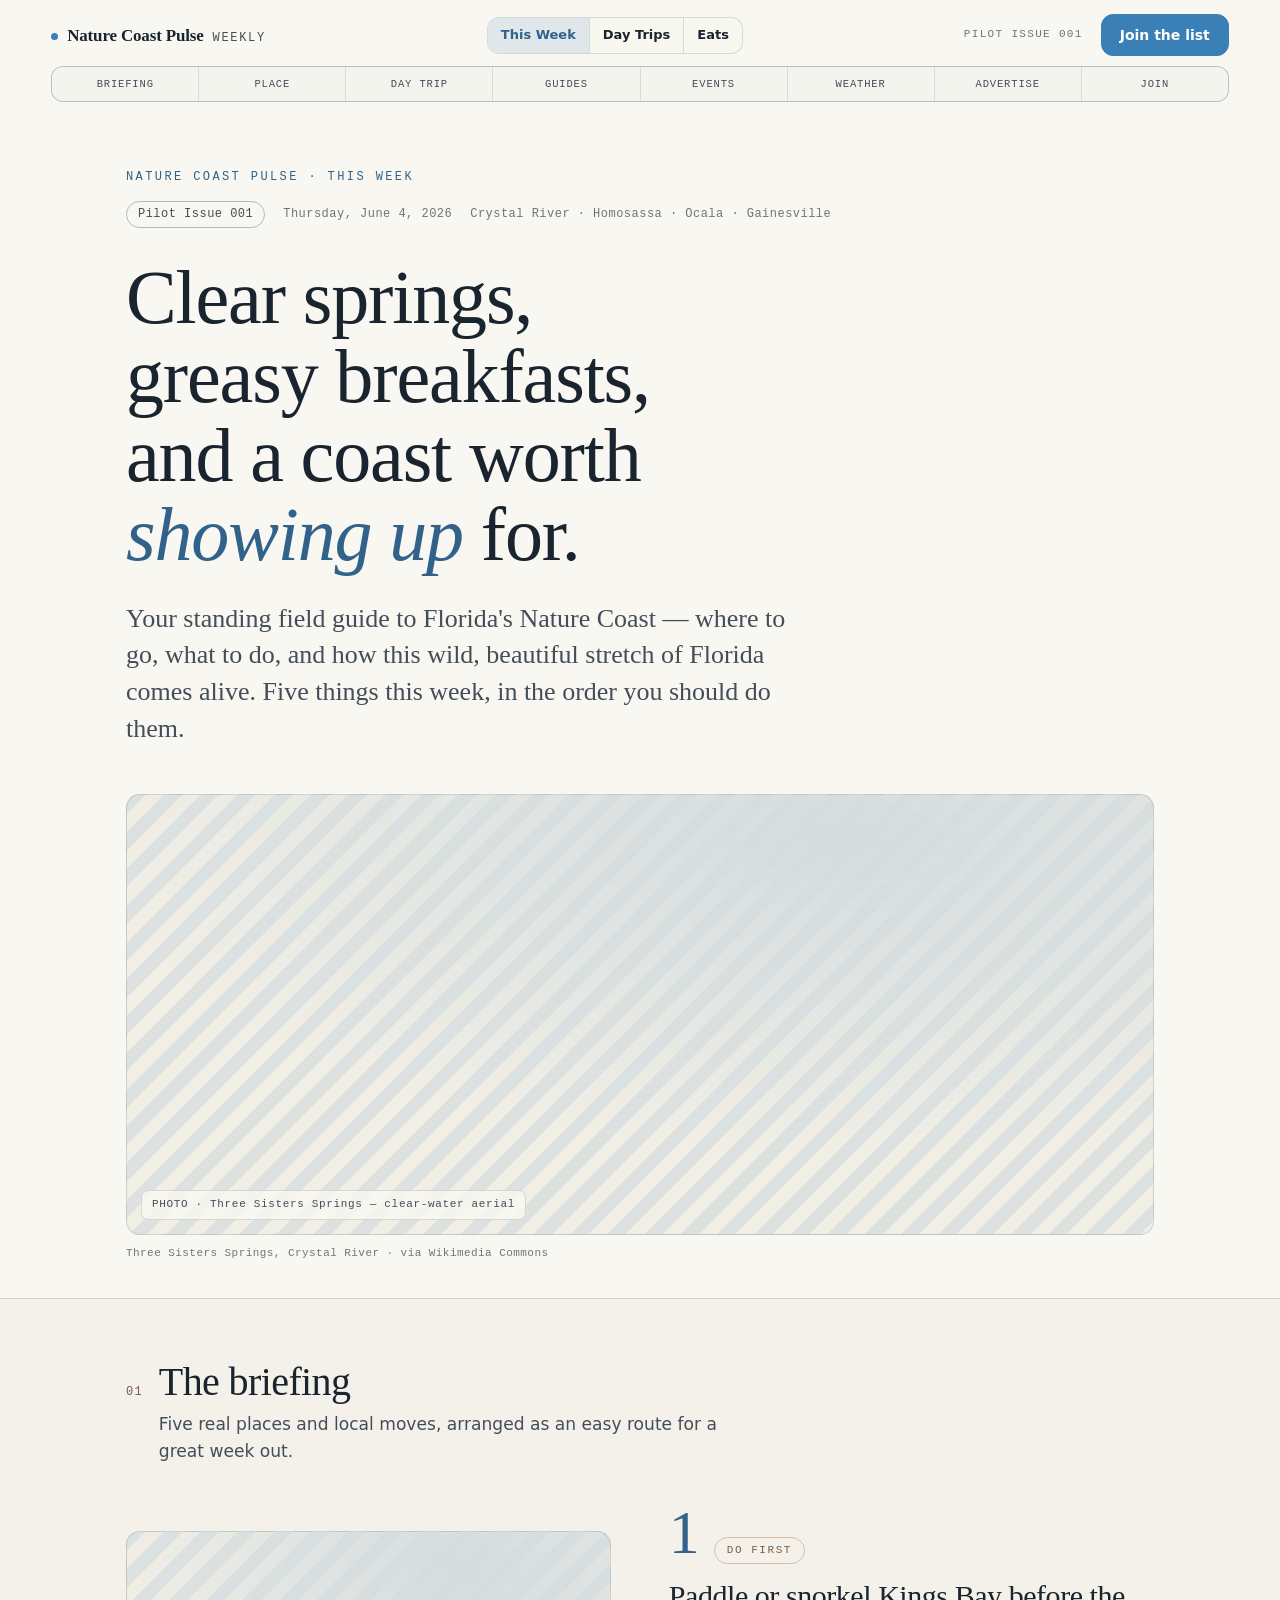
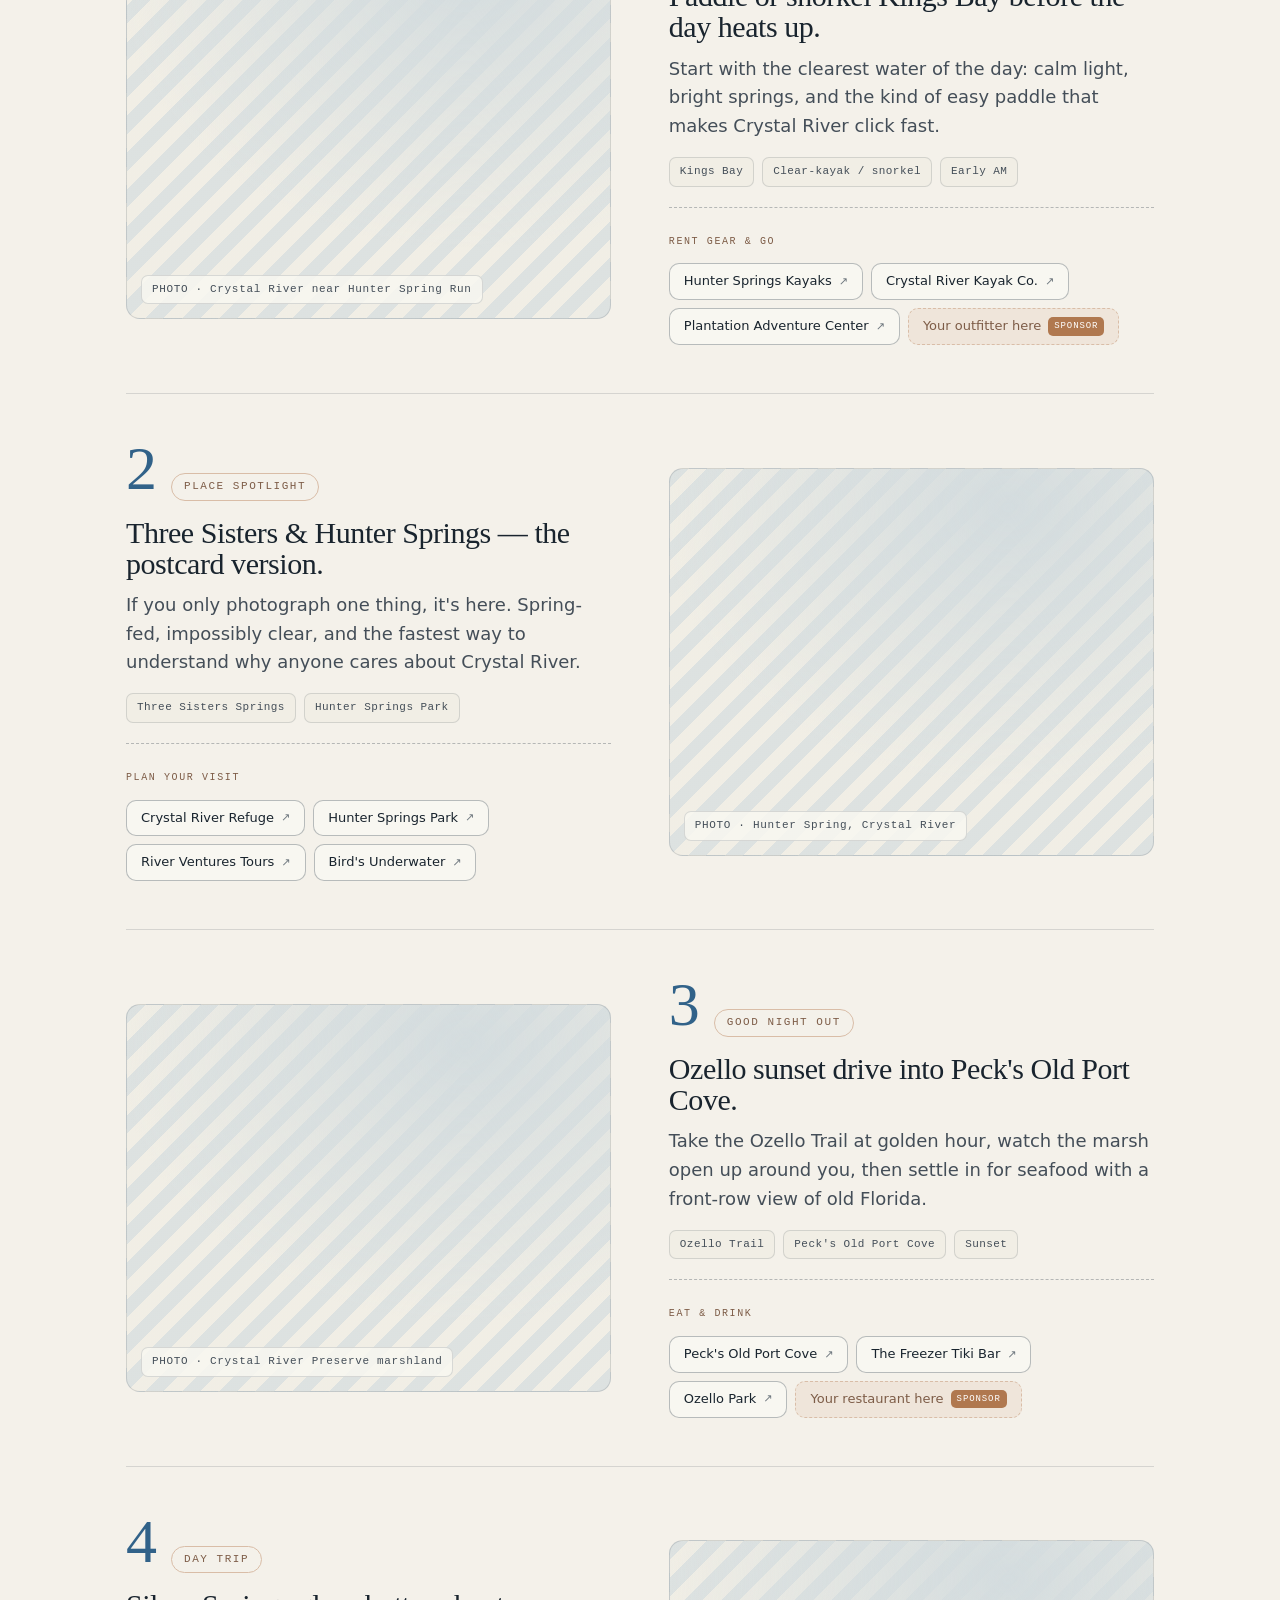
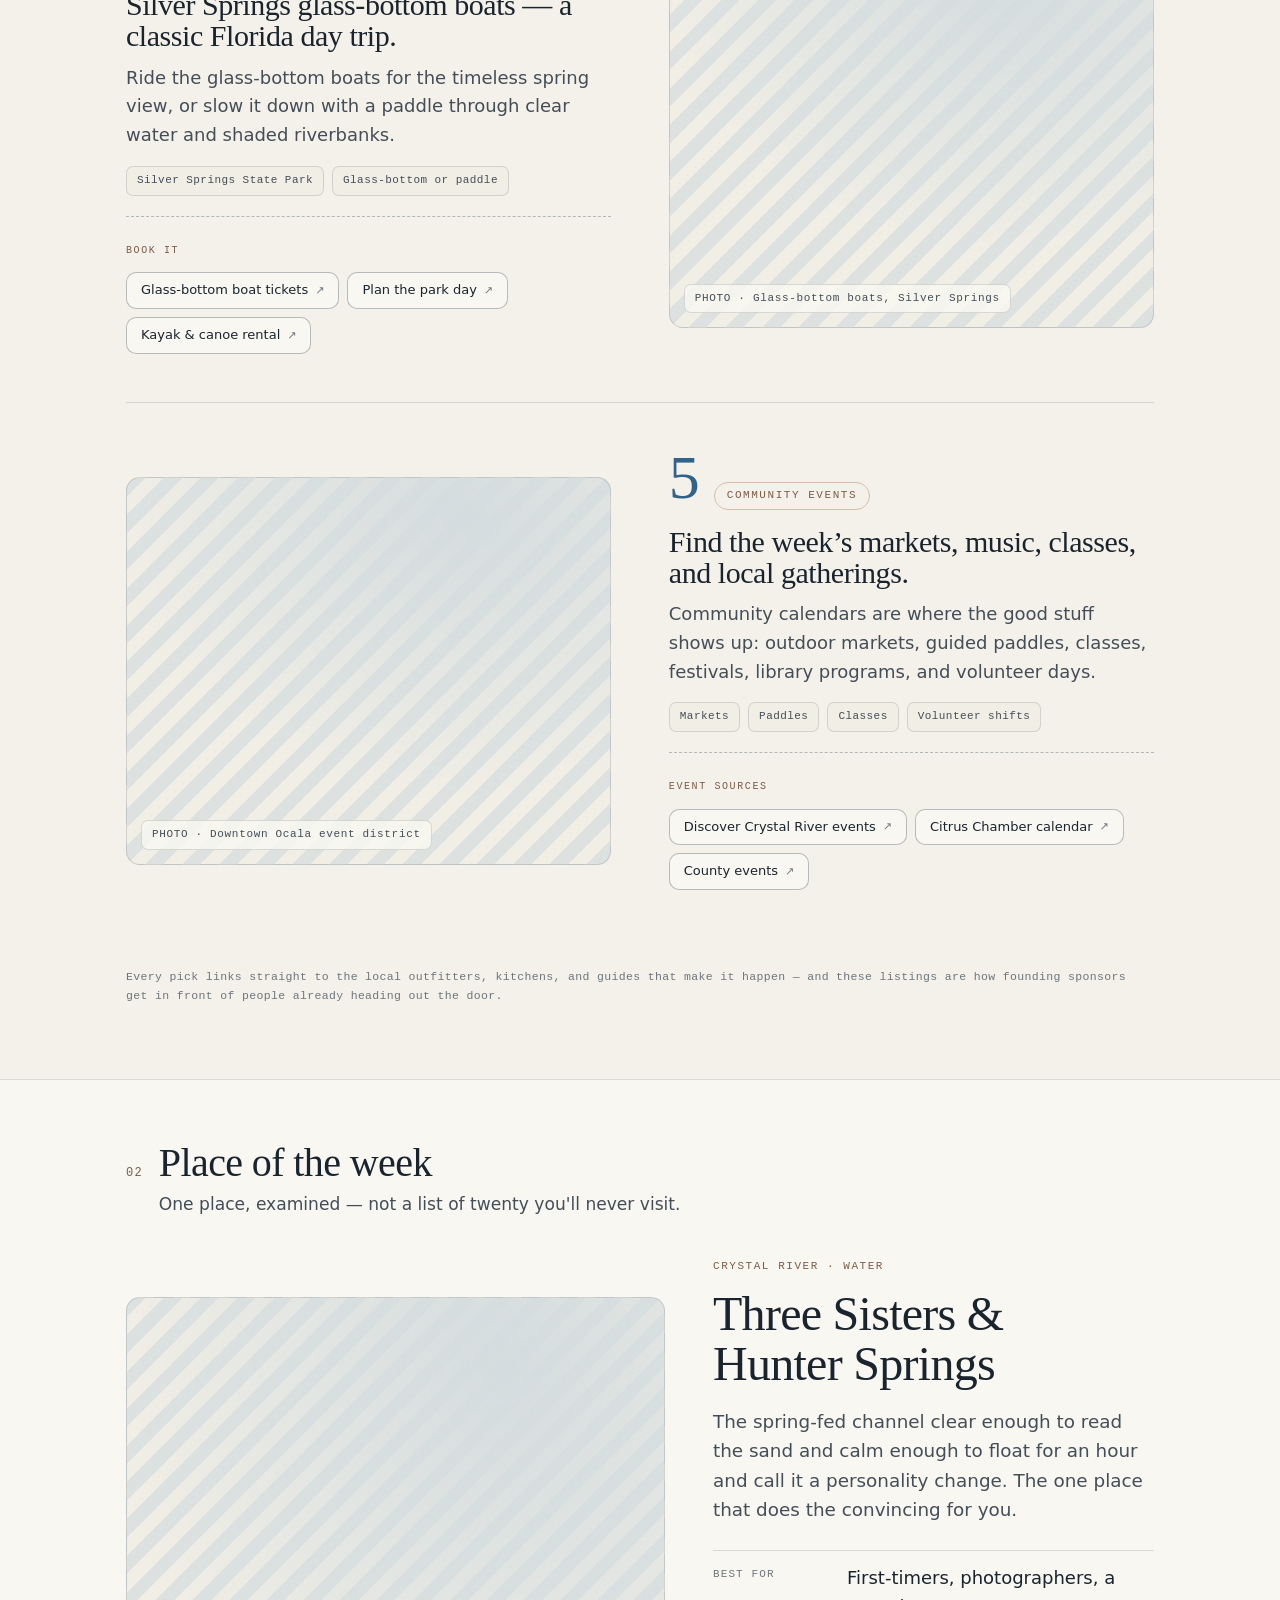
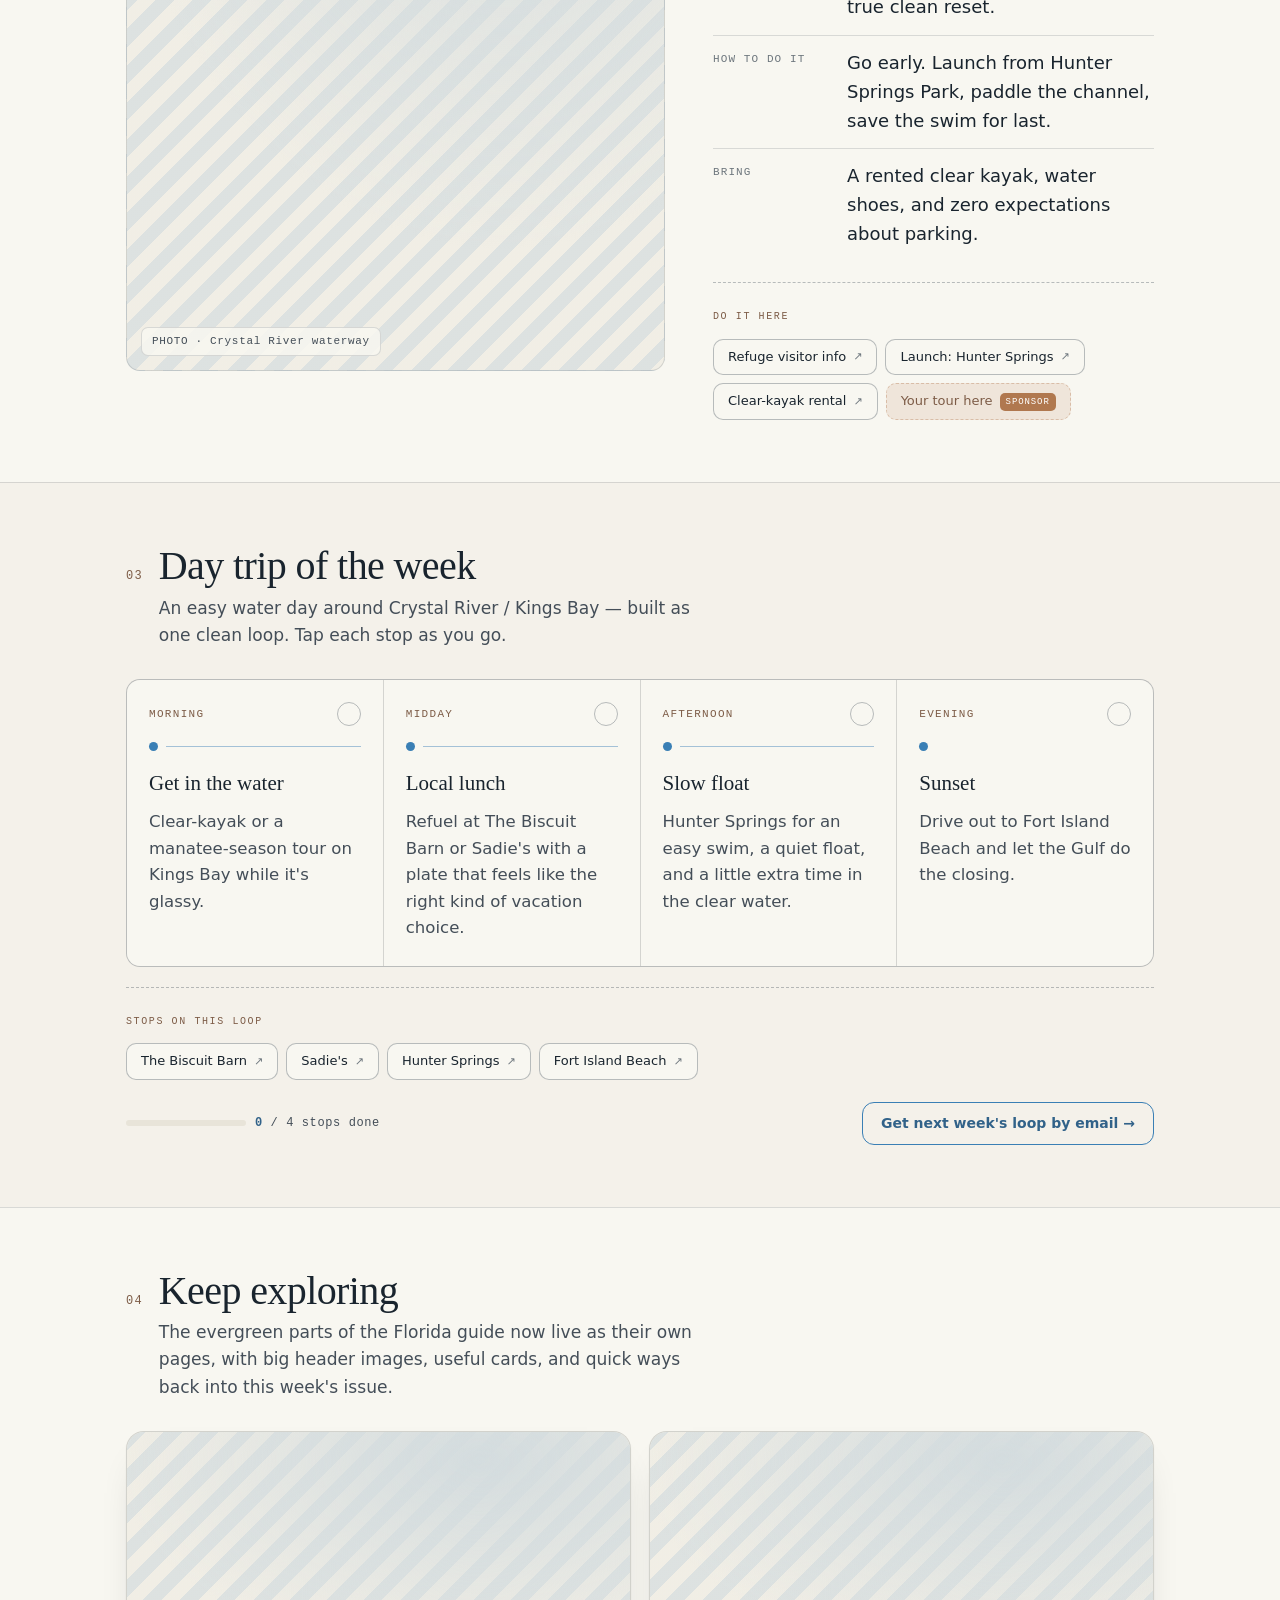
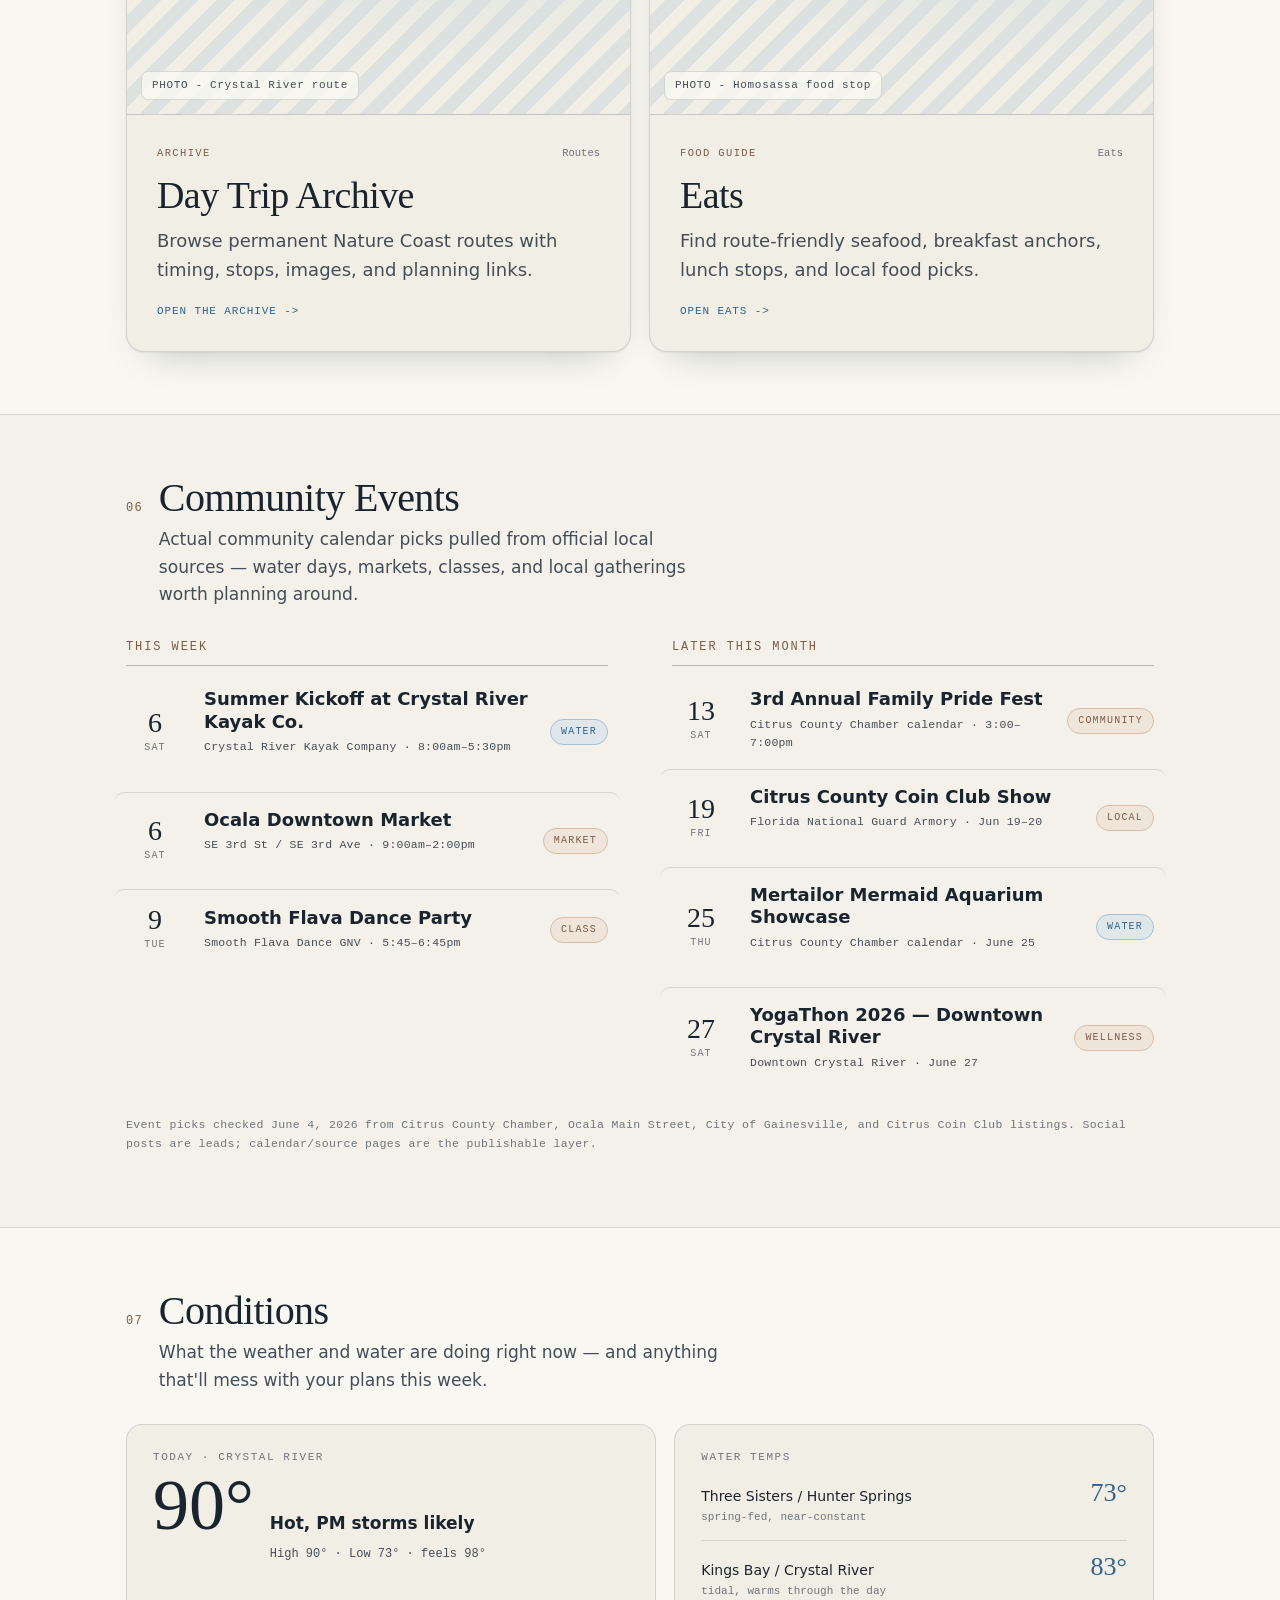
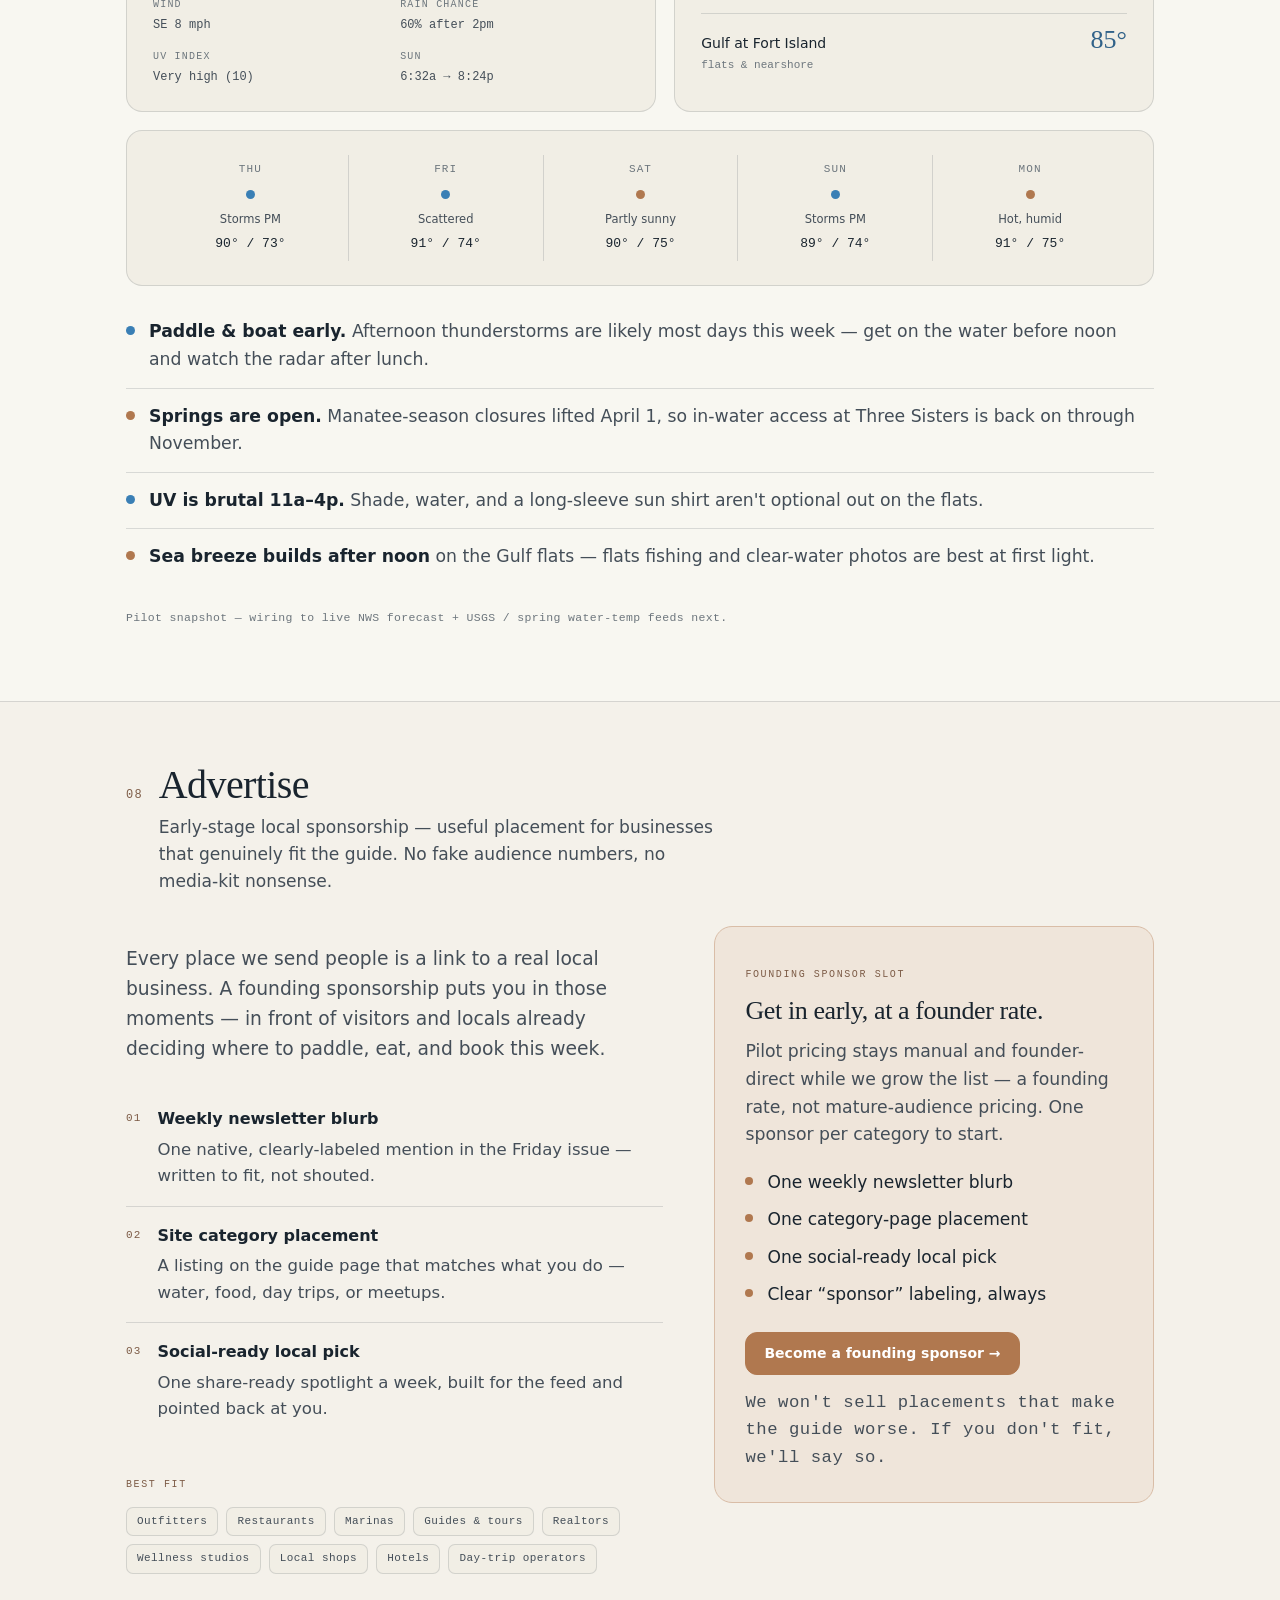
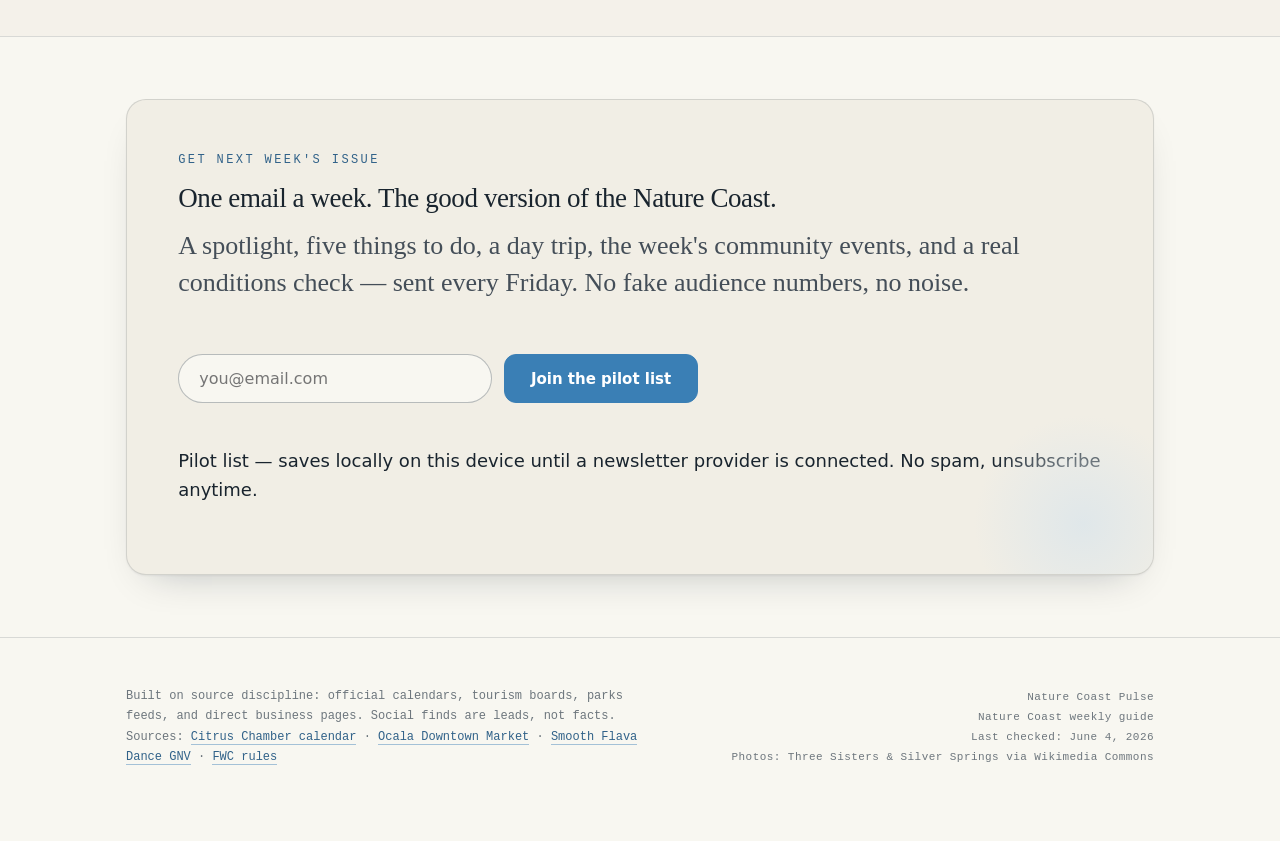
==== commit f93c0ea8: "Refine responsive section navigation" ====
--- a/index.html
+++ b/index.html
@@ -116,7 +116,7 @@
   @media (max-width:620px){
     header.bar{
       grid-template-columns:1fr;
-      grid-template-areas:"brand" "pages" "week";
+      grid-template-areas:"brand" "pages";
       gap:8px; padding:10px 16px;
     }
     .word{ min-width:0; gap:7px; font-size:10px; letter-spacing:.1em; }
@@ -124,7 +124,7 @@
     .bar-cta{ display:none; }
     .bar-cta .iss{ display:none; }
     .site-nav a{ padding:7px 9px; font-size:12.5px; }
-    .week-nav a{ flex:1 1 calc(25% - 1px); min-height:30px; padding:5px 6px; font-size:9px; letter-spacing:.04em; }
+    .week-nav{ display:none; }
   }
   @media (max-width:390px){ .word > span:last-child{ display:none; } }
 
@@ -176,7 +176,7 @@
   .hero-img .ph{ aspect-ratio:21/9; }
   .hero-cap{ margin-top:10px; font-family:var(--font-mono); font-size:11px; letter-spacing:.04em; color:var(--ink-3); }
   @media (max-width:520px){
-    .mast{ padding-top:184px; }
+    .mast{ padding-top:126px; }
     .mast .dateline{ display:grid; gap:9px; align-items:start; }
     .mast .dateline .pill{ justify-self:start; }
     .hero-cap{ overflow-wrap:anywhere; }
@@ -188,7 +188,7 @@
   main > section.mast{ background:var(--paper); }
   main > section[hidden]{ display:none; }
   @media (max-width:820px){ section{ scroll-margin-top:190px; } }
-  @media (max-width:520px){ section{ scroll-margin-top:176px; } }
+  @media (max-width:520px){ section{ scroll-margin-top:120px; } }
   .sec-head{ display:flex; align-items:baseline; gap:16px; margin-bottom:30px; }
   .sec-head .no{ font-family:var(--font-mono); font-size:12px; color:var(--earth-ink); letter-spacing:.1em; padding-top:6px; }
   .sec-head h2{ font-size:clamp(26px,3.4vw,40px); }
@@ -460,12 +460,19 @@
   footer .meta{ font-family:var(--font-mono); font-size:11px; letter-spacing:.04em; text-align:right; line-height:1.8; }
 
   /* ---------- rail ---------- */
-  .rail{ position:fixed; right:22px; top:50%; transform:translateY(-50%); z-index:70; display:flex; flex-direction:column; gap:14px; }
+  .rail{ position:fixed; right:22px; top:50%; transform:translateY(-50%); z-index:70; display:none; flex-direction:column; gap:14px; }
   .rail a{ position:relative; width:9px; height:9px; border-radius:50%; background:var(--line-2); transition:background .25s ease, transform .25s ease; }
   .rail a.active{ background:var(--accent); transform:scale(1.35); }
   .rail a span{ position:absolute; right:18px; top:50%; transform:translateY(-50%); white-space:nowrap; font-family:var(--font-mono); font-size:10px; letter-spacing:.1em; text-transform:uppercase; color:var(--ink-2); background:color-mix(in oklab,var(--paper) 88%, transparent); border:1px solid var(--line); border-radius:6px; padding:3px 8px; opacity:0; pointer-events:none; transition:opacity .2s ease; }
   .rail a:hover span, .rail a.active span{ opacity:1; }
-  @media (max-width:1040px){ .rail{ display:none; } }
+  @media (max-width:620px){
+    .rail{ right:8px; top:50%; display:flex; gap:6px; z-index:75; }
+    .rail a{ width:28px; height:28px; background:transparent; display:grid; place-items:center; transform:none; }
+    .rail a::before{ content:""; width:8px; height:8px; border-radius:50%; background:var(--line-2); transition:background .2s ease, transform .2s ease; }
+    .rail a.active{ background:transparent; transform:none; }
+    .rail a.active::before{ background:var(--accent); transform:scale(1.45); }
+    .rail a span{ display:none; }
+  }
 </style>
 </head>
 <body>
@@ -888,7 +895,7 @@
     </section>
 
     <!-- CONDITIONS -->
-    <section id="conditions" data-screen-label="Conditions">
+    <section id="conditions" data-screen-label="Weather">
       <div class="wrap">
         <div class="sec-head rv">
           <span class="no">07</span>
@@ -1037,6 +1044,8 @@
         var label = s.getAttribute('data-screen-label') || s.id;
         var a = document.createElement('a');
         a.href = '#' + s.id; a.setAttribute('data-target', s.id);
+        a.setAttribute('aria-label', label);
+        a.setAttribute('title', label);
         a.innerHTML = '<span>' + label + '</span>';
         if (rail) rail.appendChild(a);
       });
@@ -1250,10 +1259,23 @@
         weekNavLinks.forEach(function(l){ l.classList.toggle('active', l.getAttribute('data-target') === id); });
       }
       function currentSectionId(){
-        var offset = (bar ? bar.getBoundingClientRect().height : 0) + Math.min(240, window.innerHeight * 0.25);
-        var current = sections[0];
+        var doc = document.documentElement;
+        if(window.scrollY + window.innerHeight >= doc.scrollHeight - 4){
+          return sections[sections.length - 1] ? sections[sections.length - 1].id : null;
+        }
+        var viewportTop = bar ? bar.getBoundingClientRect().bottom : 0;
+        var viewportBottom = window.innerHeight;
+        var current = null;
+        var bestScore = -Infinity;
         sections.forEach(function(section){
-          if(section.getBoundingClientRect().top <= offset){ current = section; }
+          var rect = section.getBoundingClientRect();
+          var visible = Math.max(0, Math.min(rect.bottom, viewportBottom) - Math.max(rect.top, viewportTop));
+          var nearHeader = Math.max(0, 120 - Math.abs(rect.top - viewportTop));
+          var score = visible + nearHeader;
+          if(score > bestScore){
+            bestScore = score;
+            current = section;
+          }
         });
         return current ? current.id : null;
       }
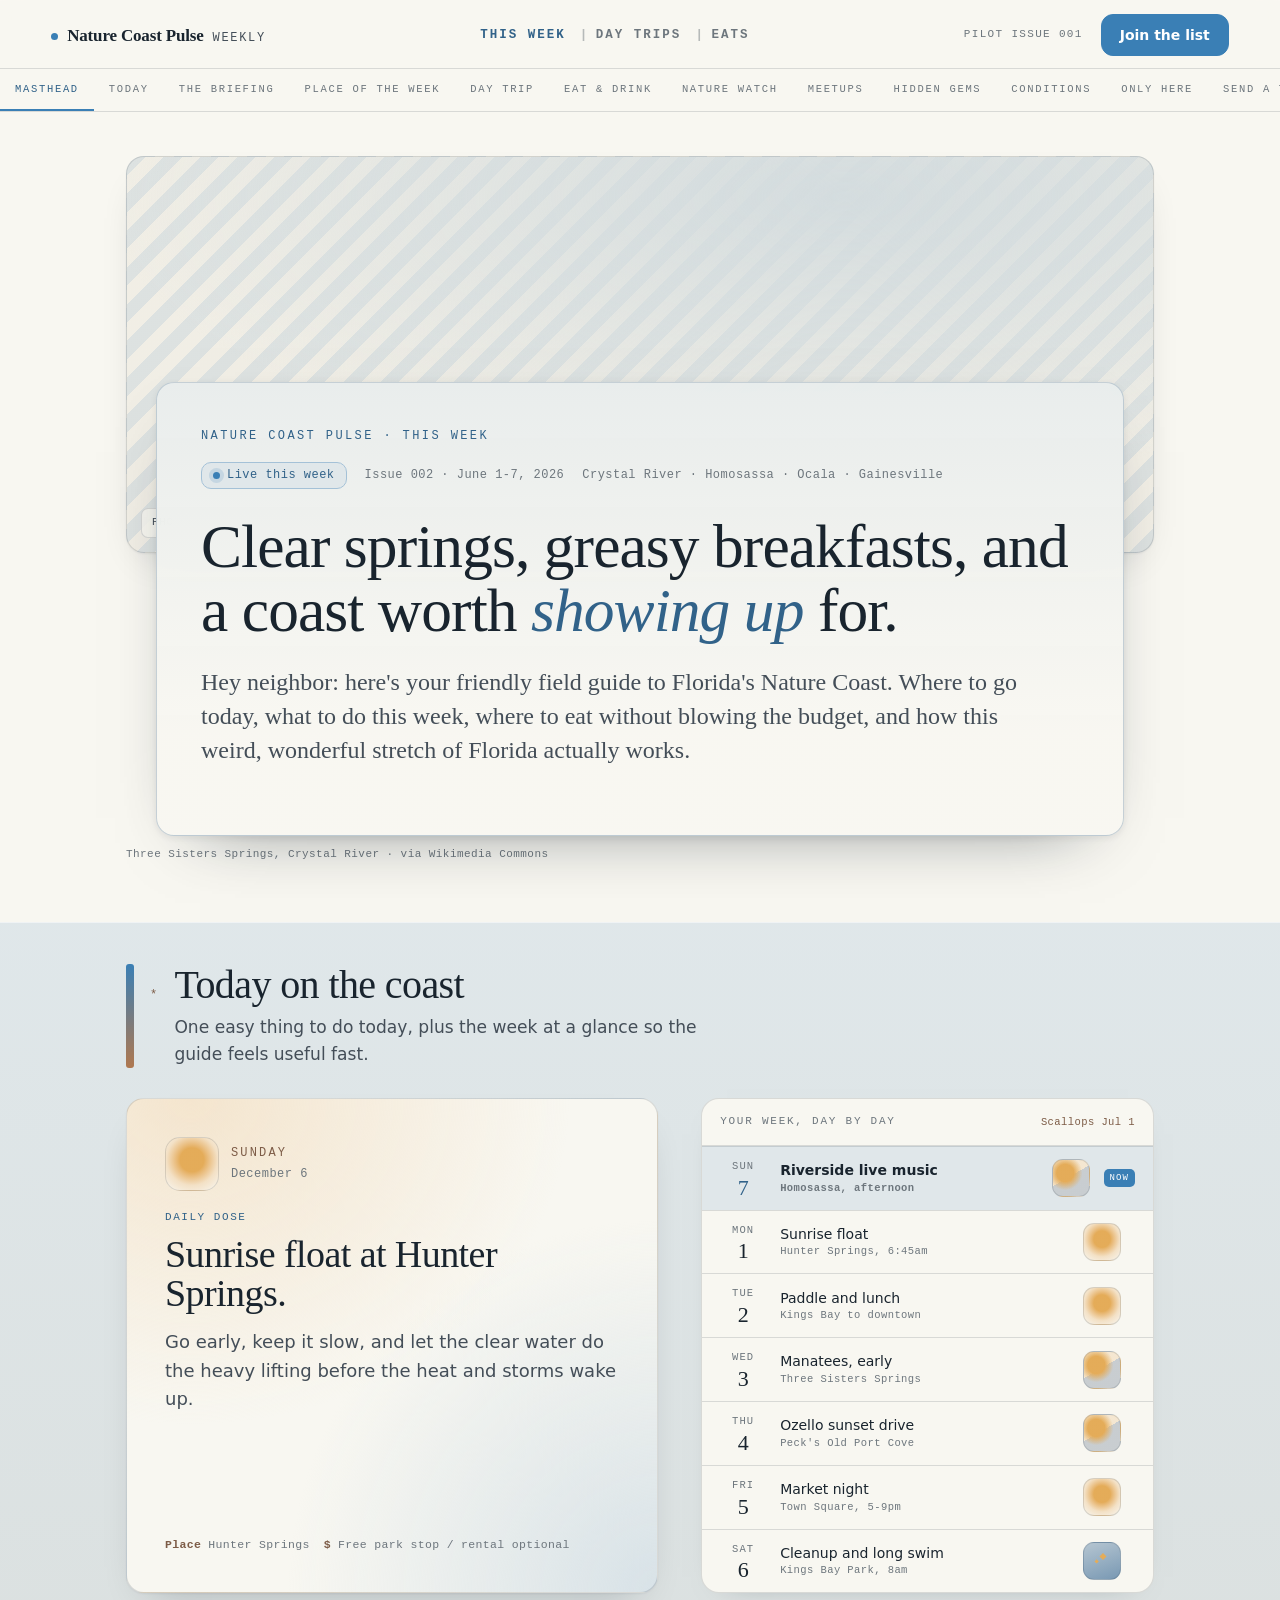
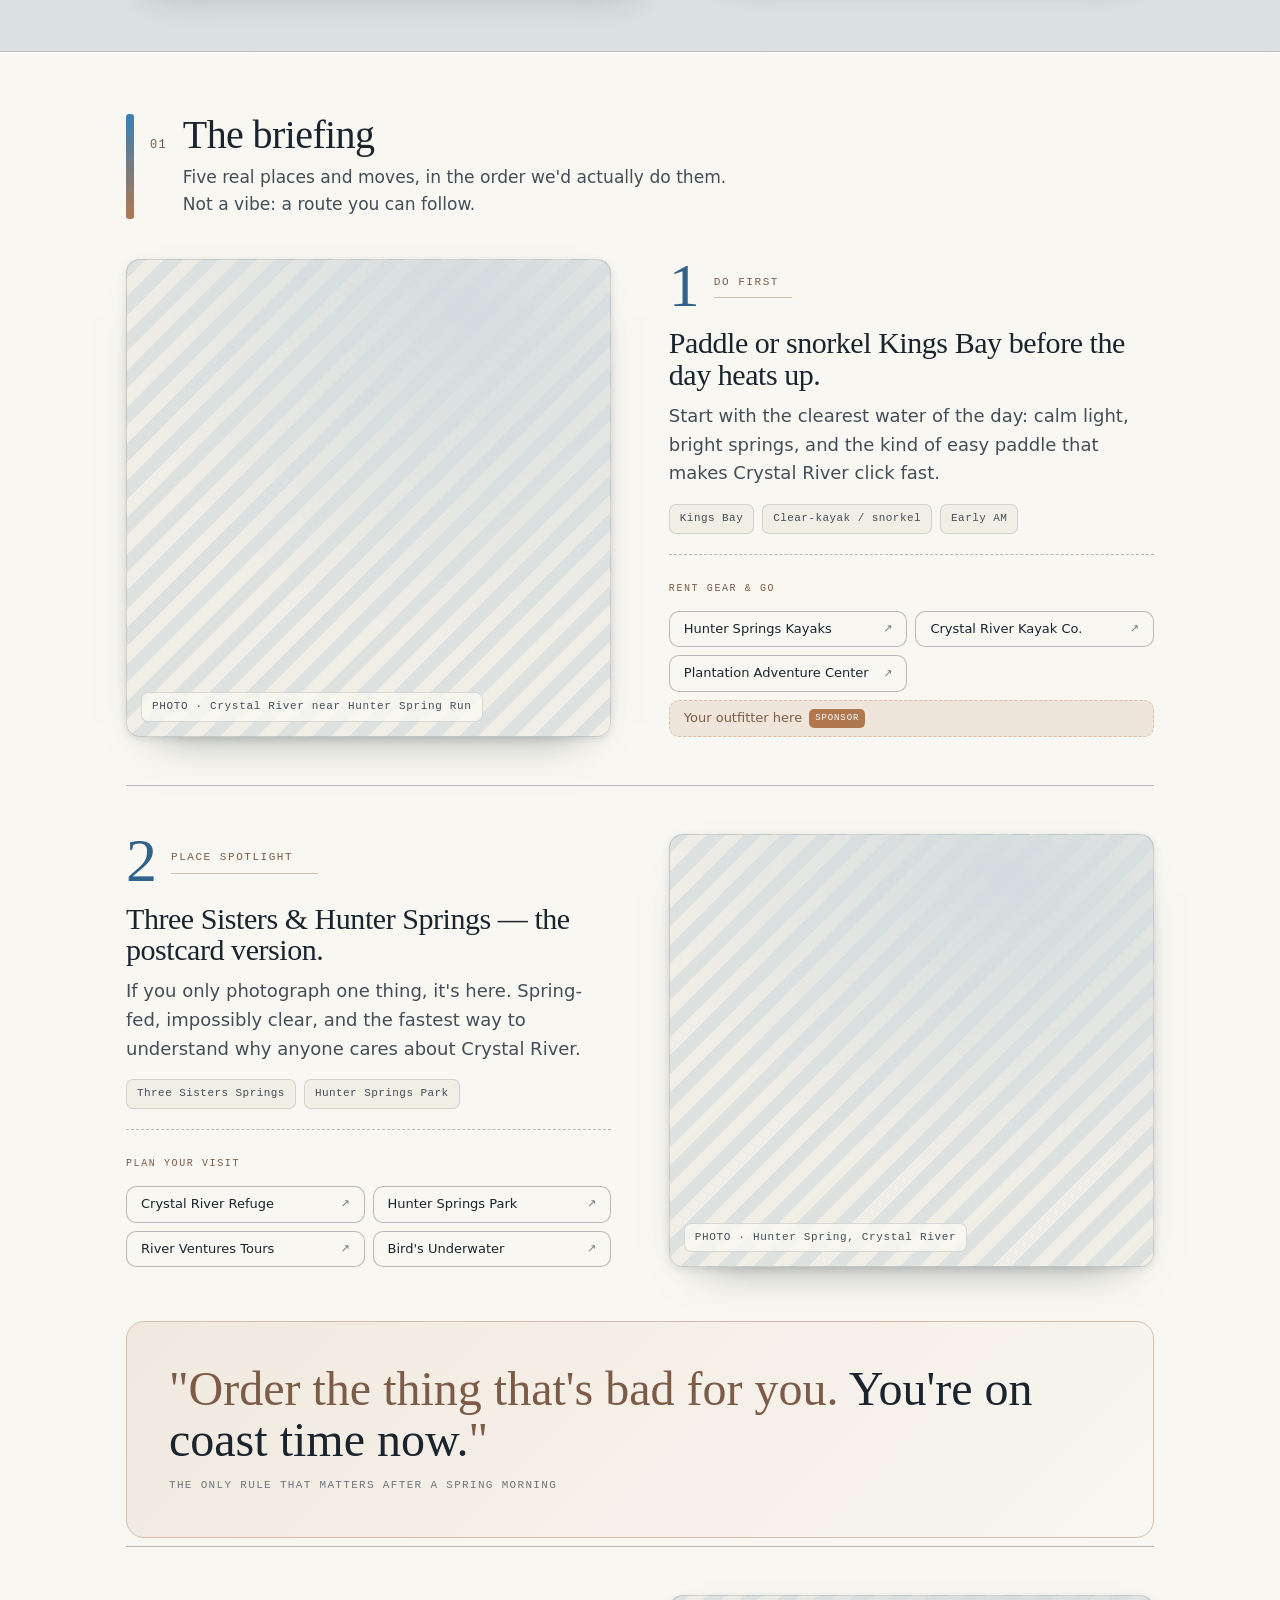
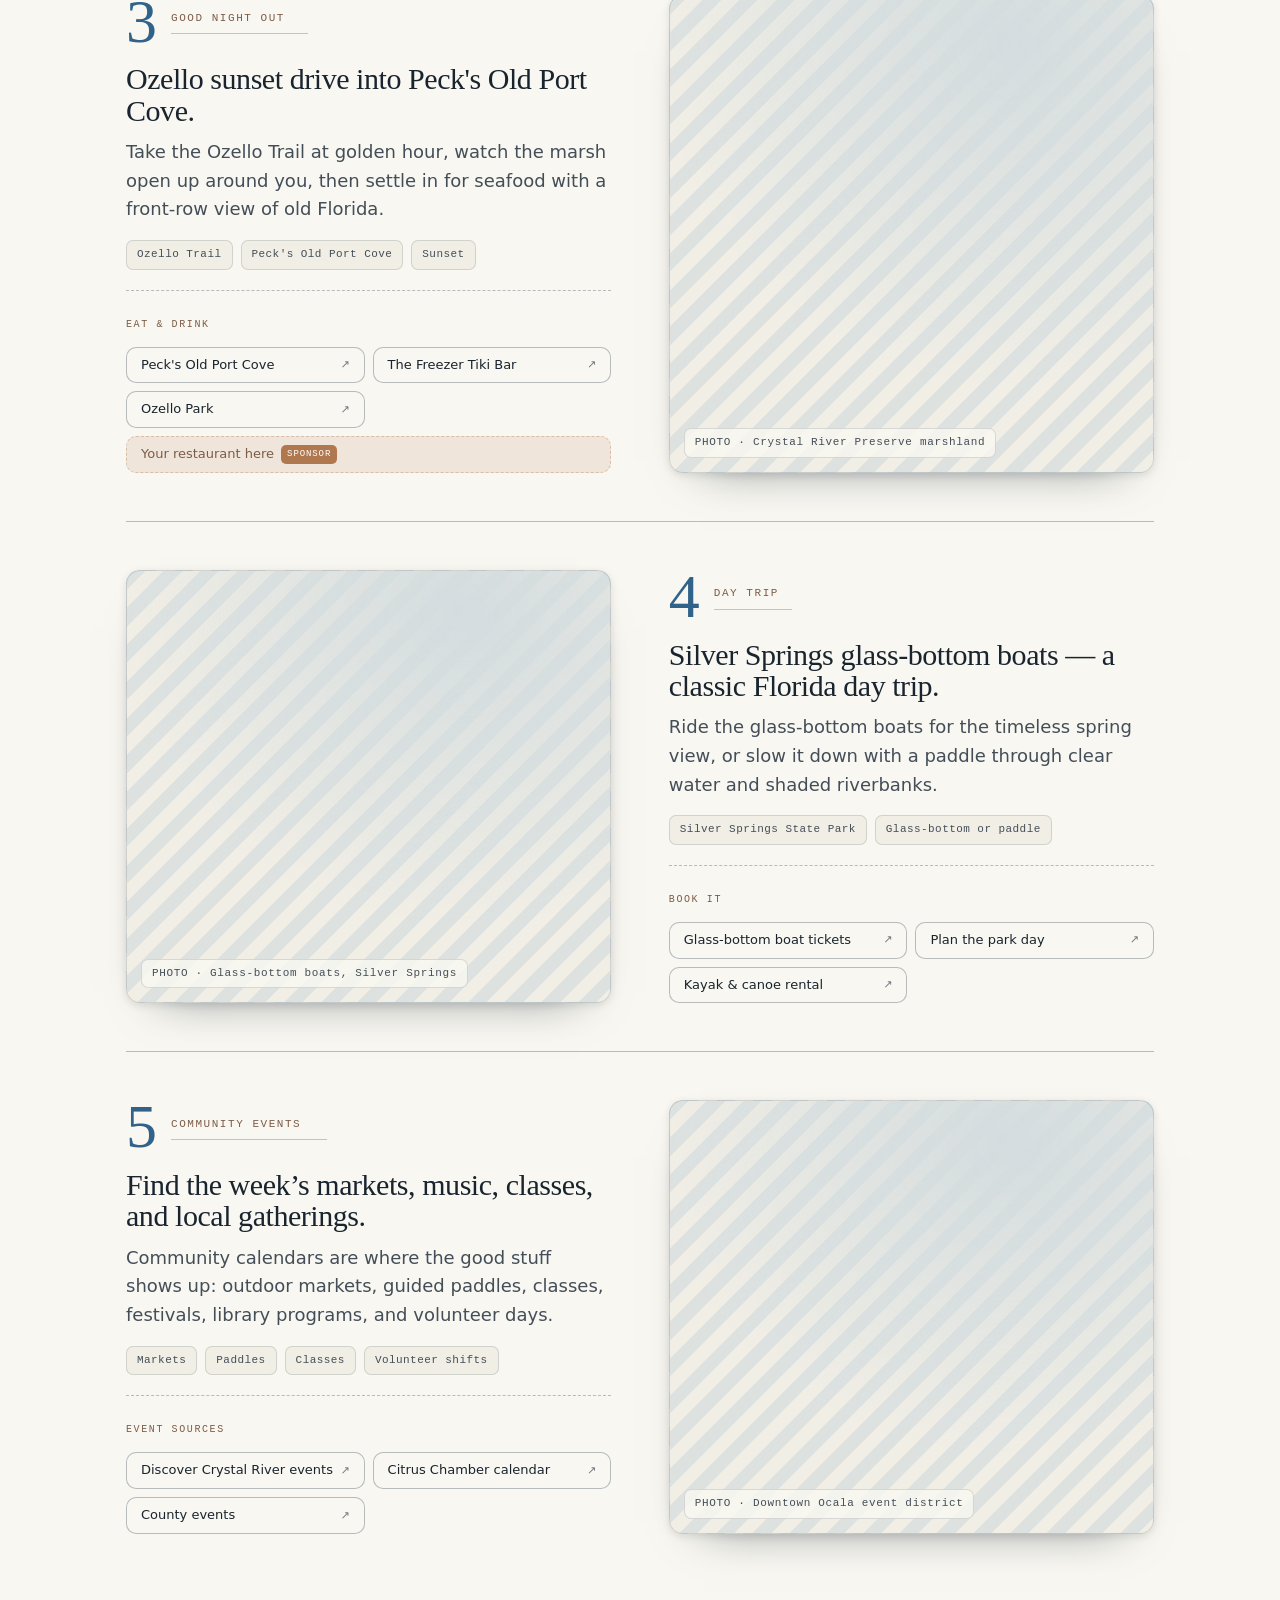
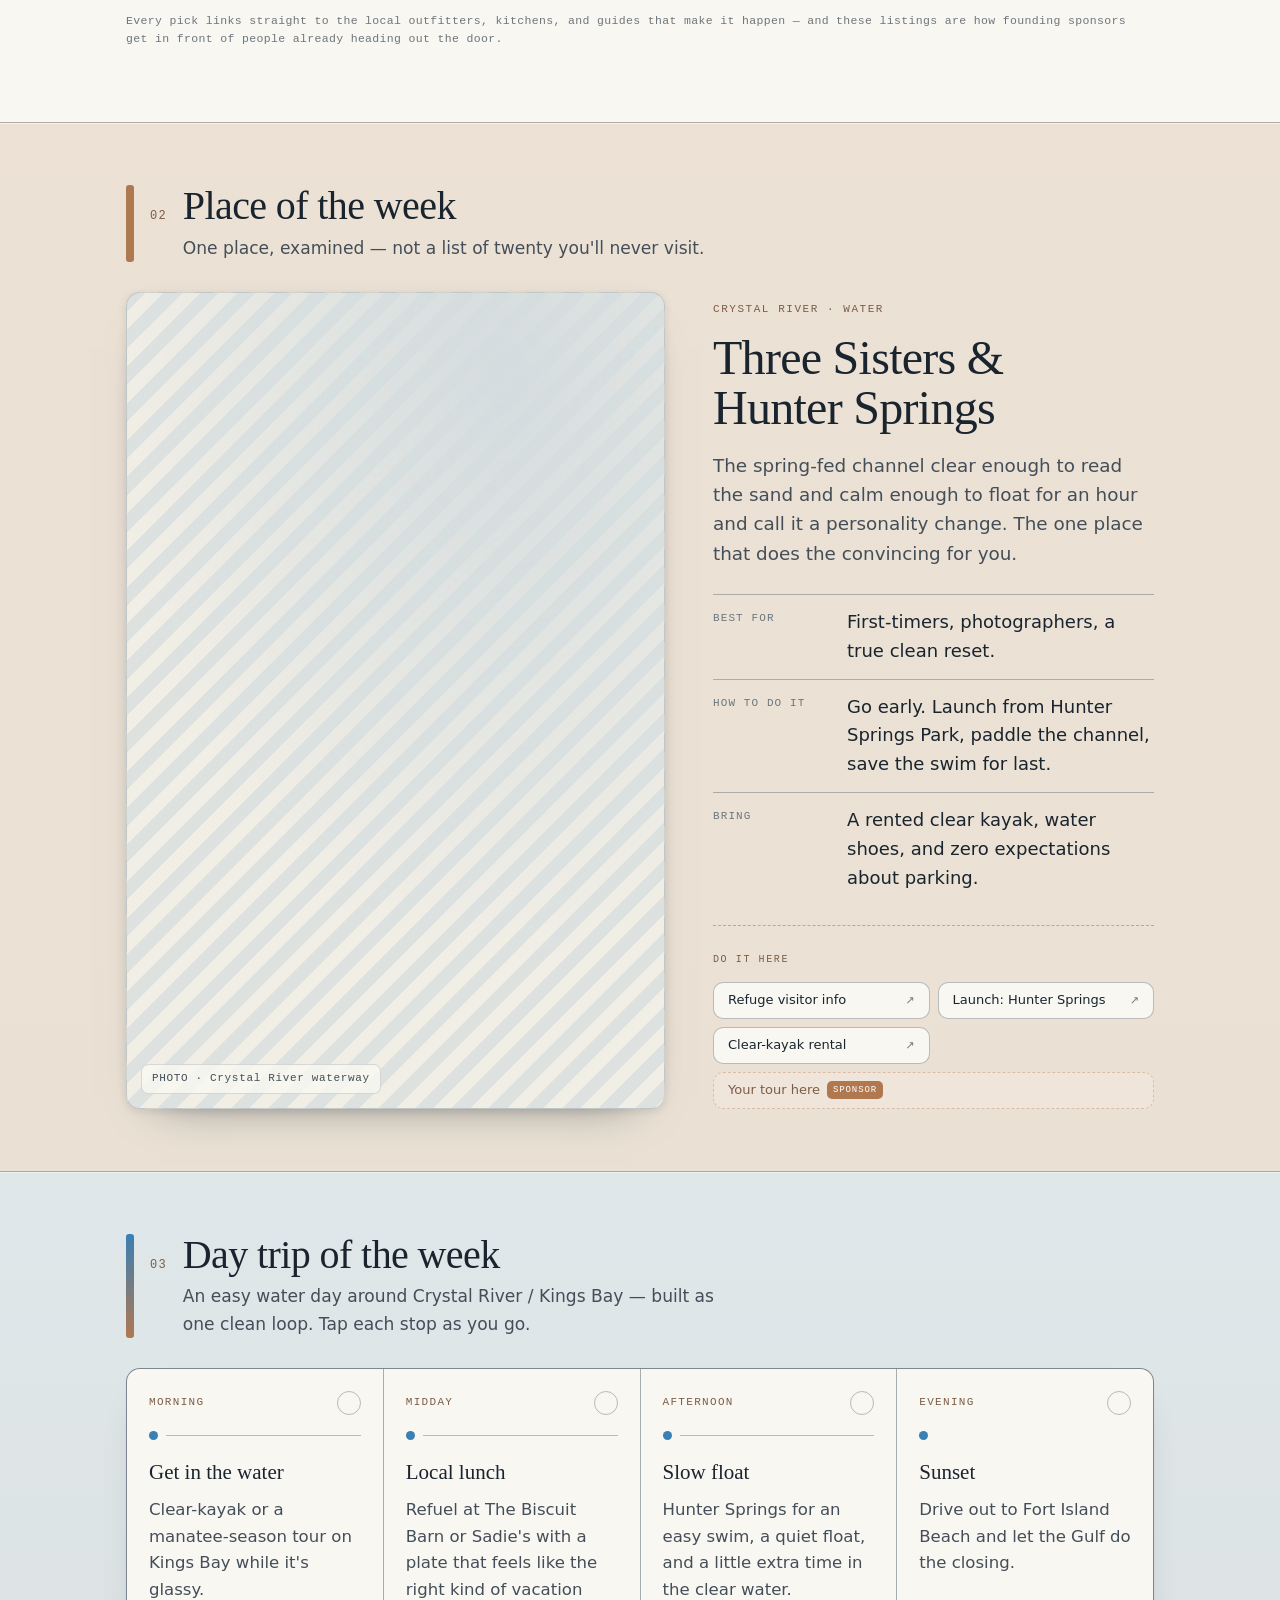
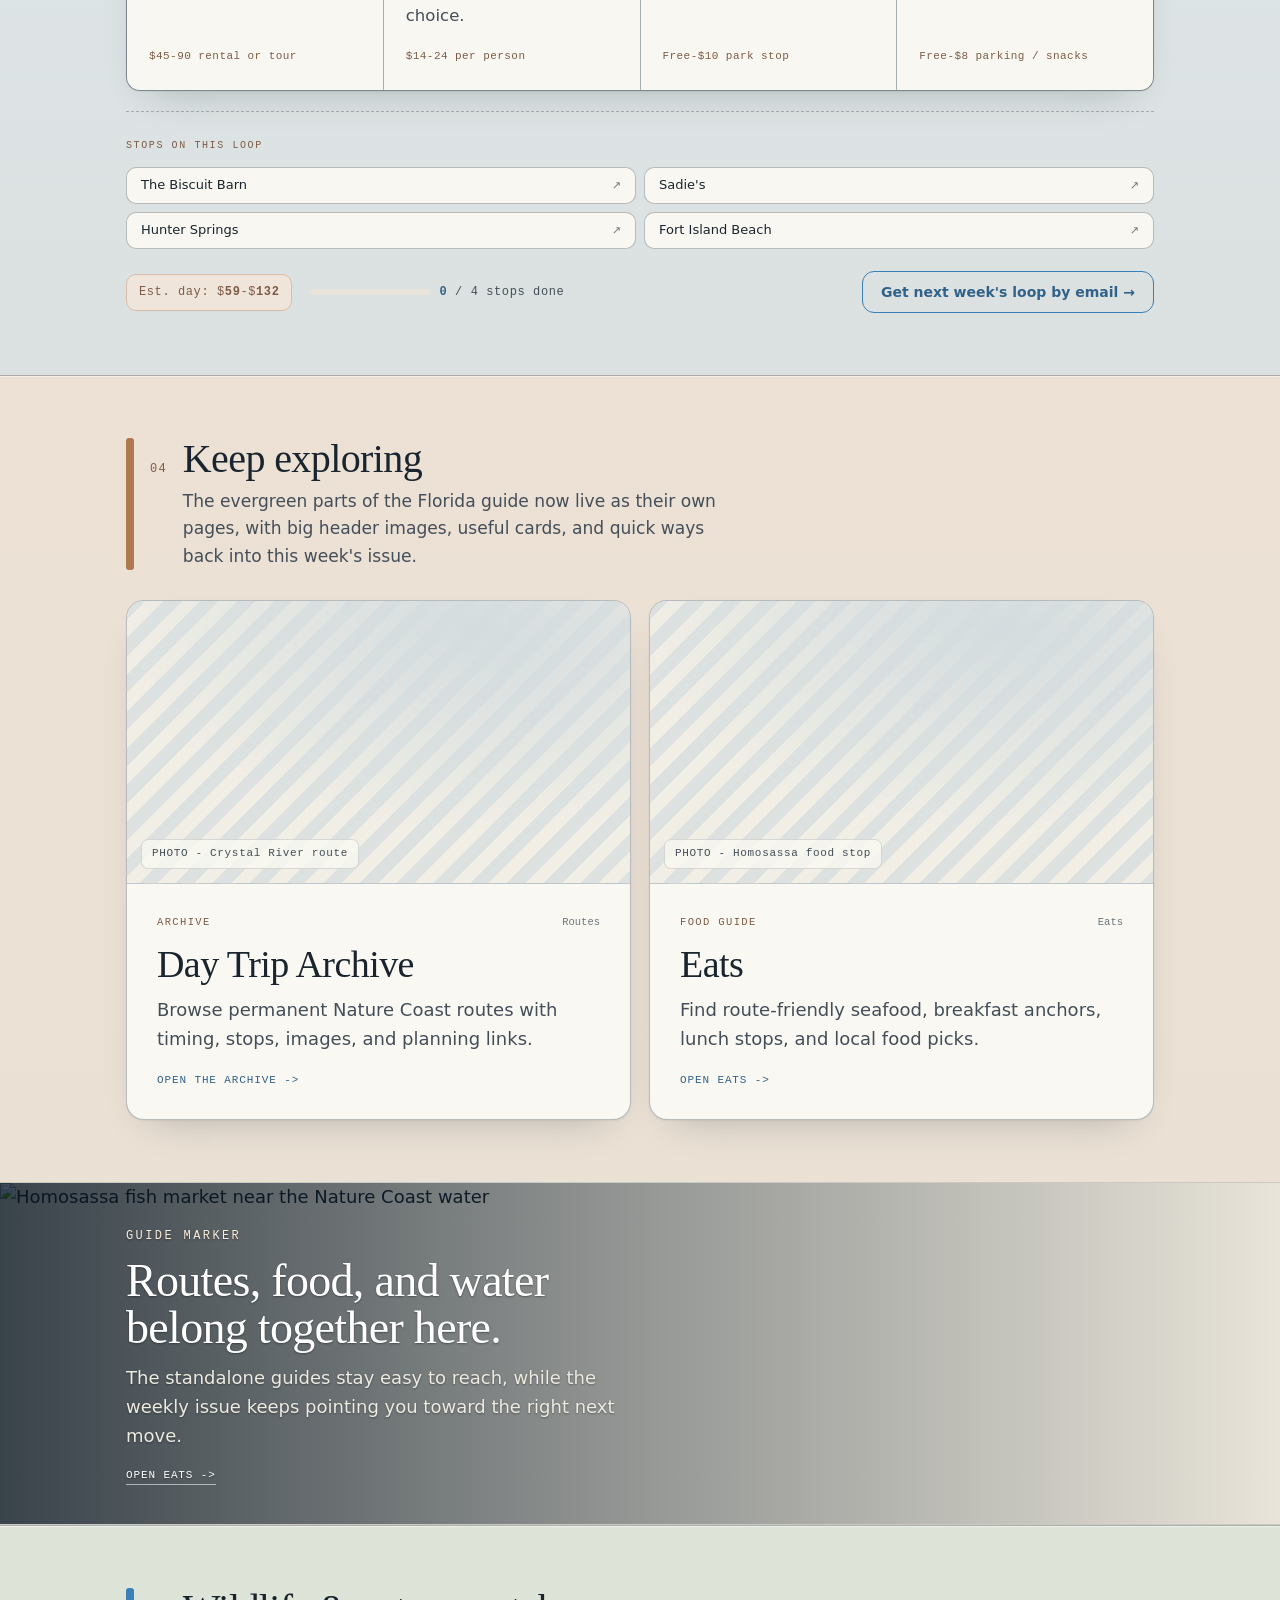
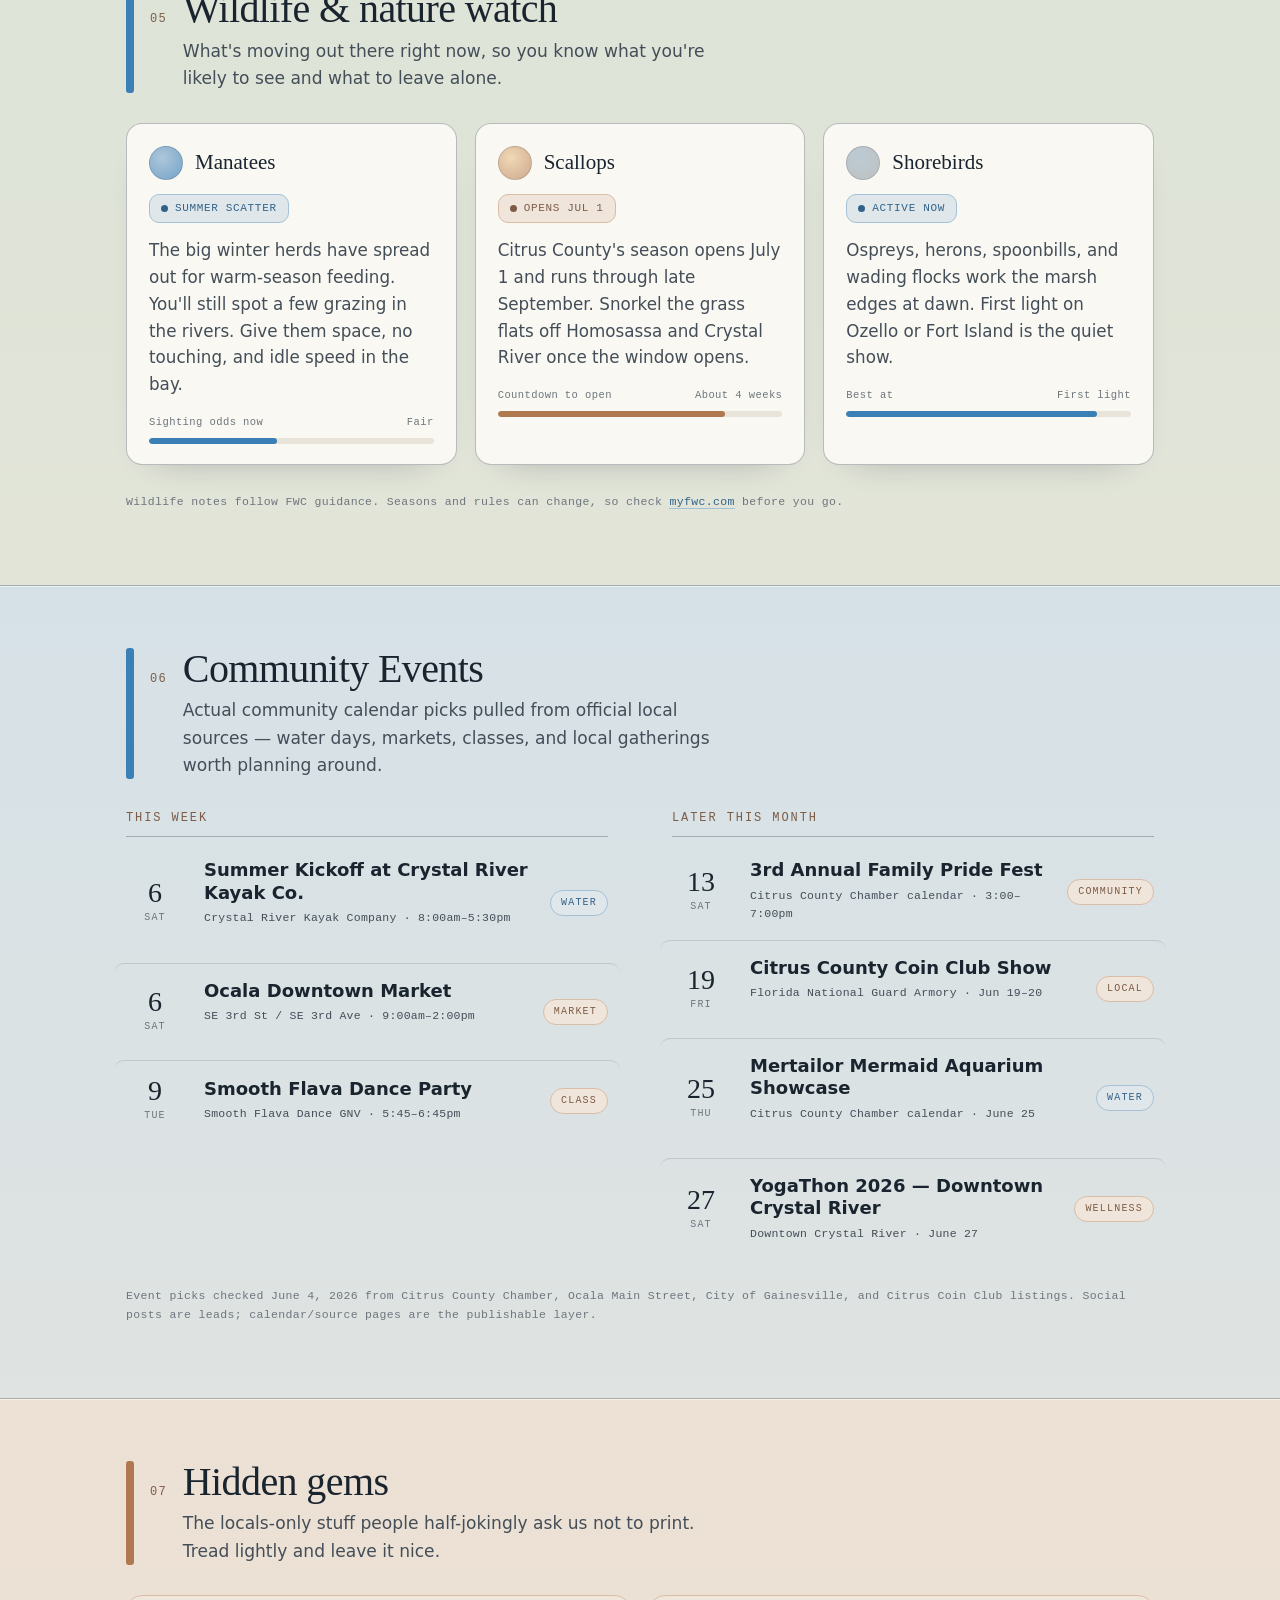
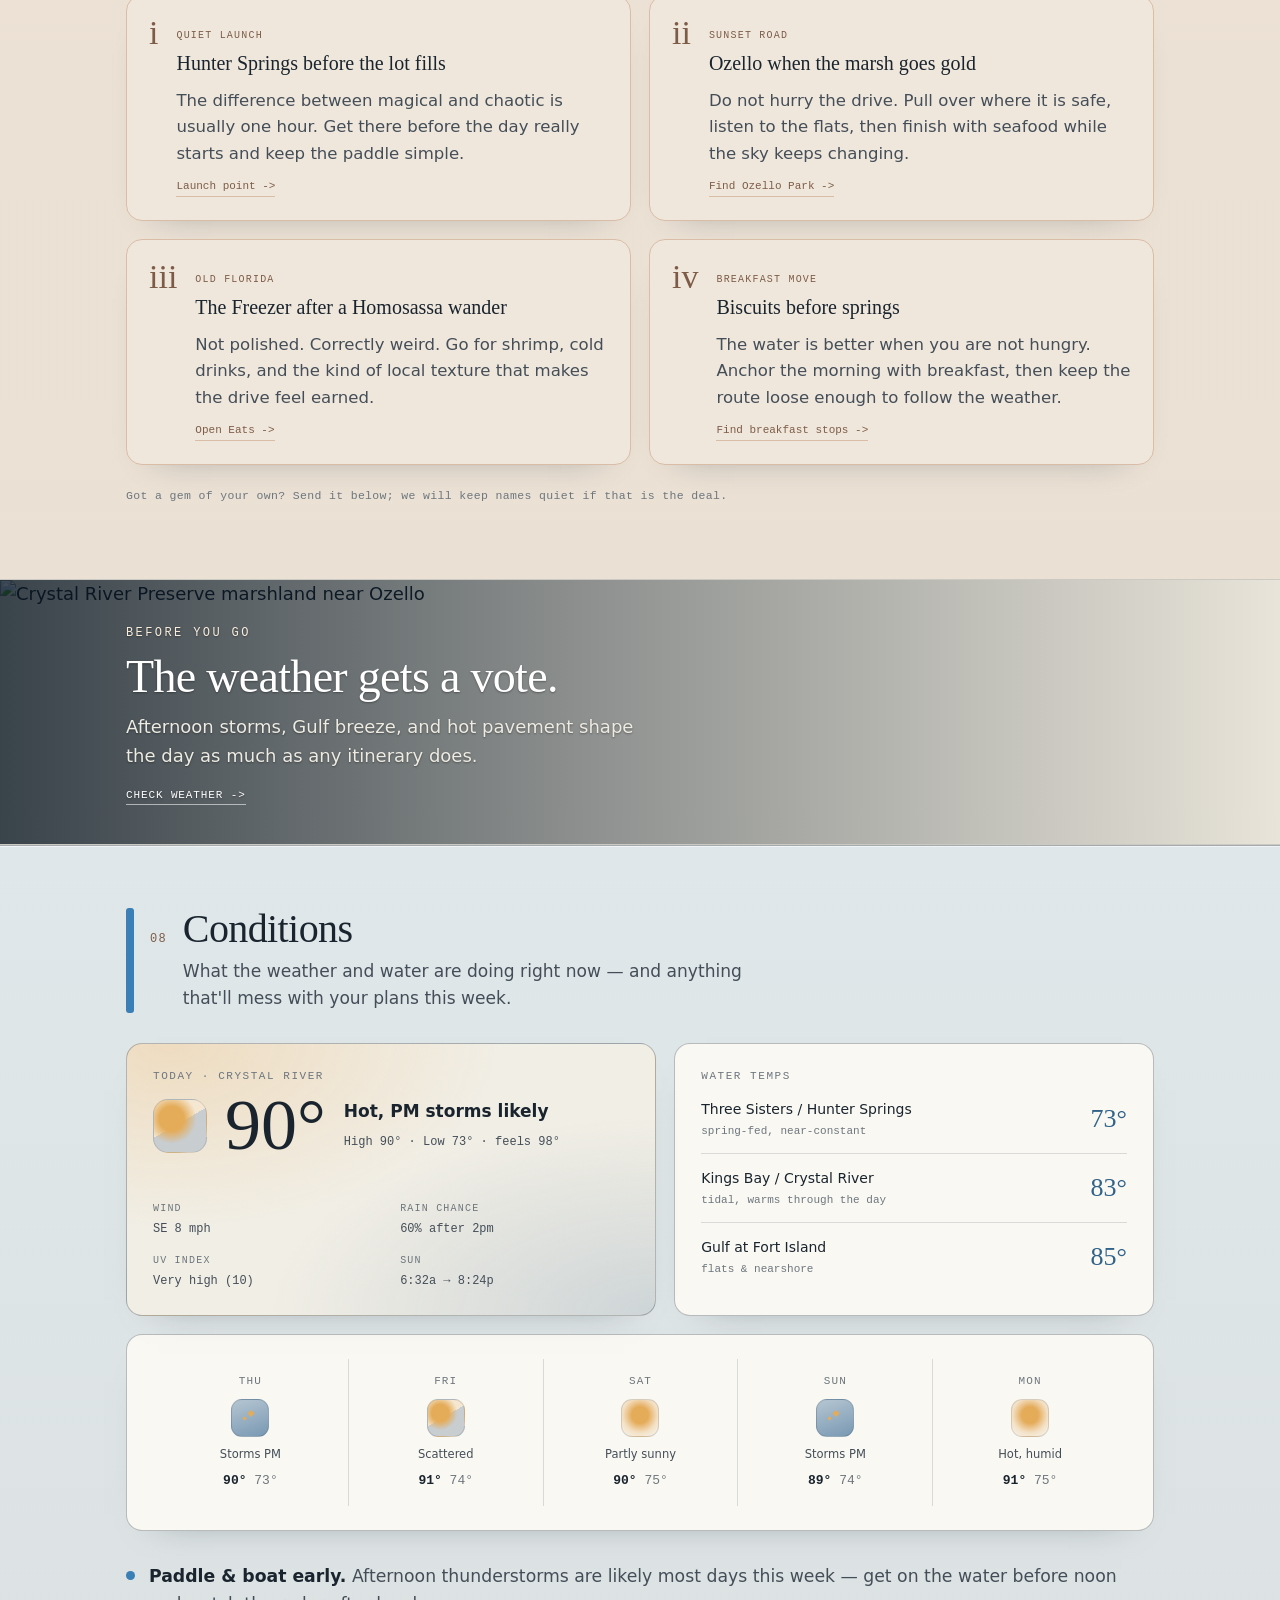
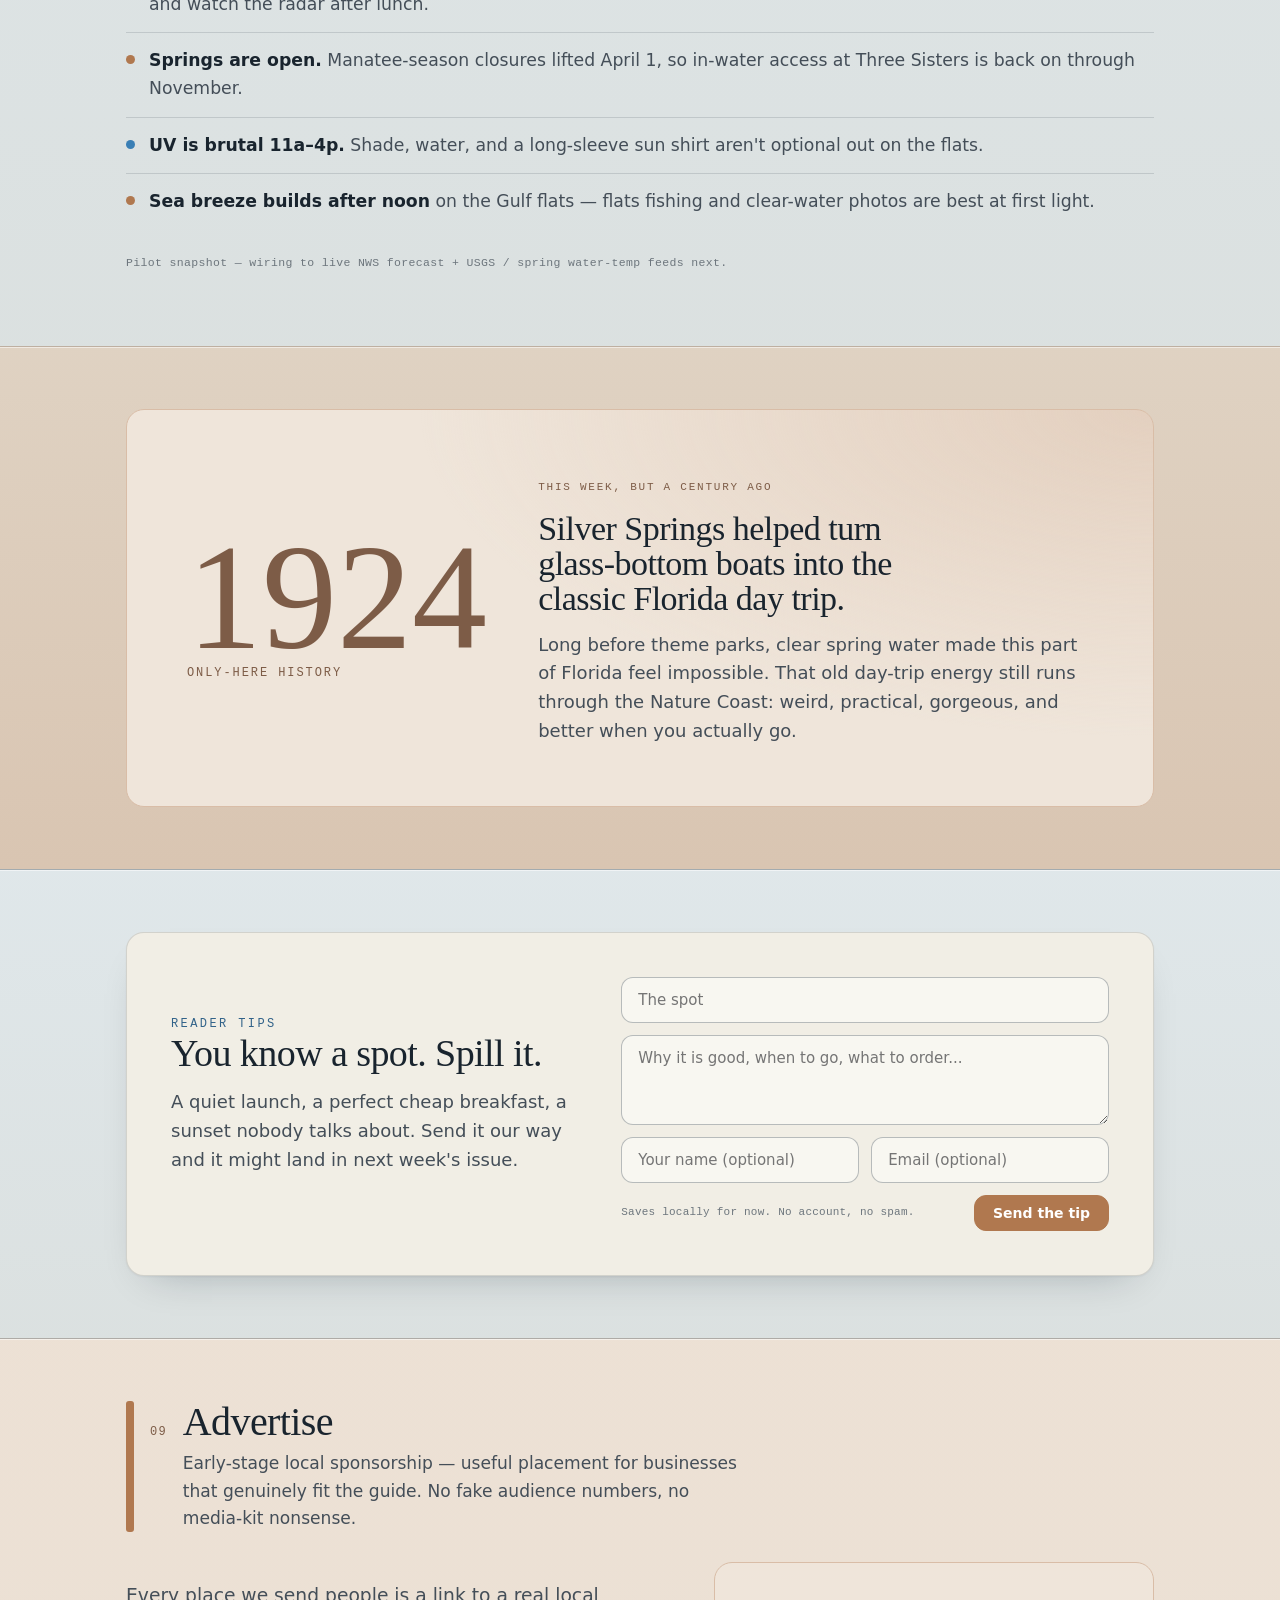
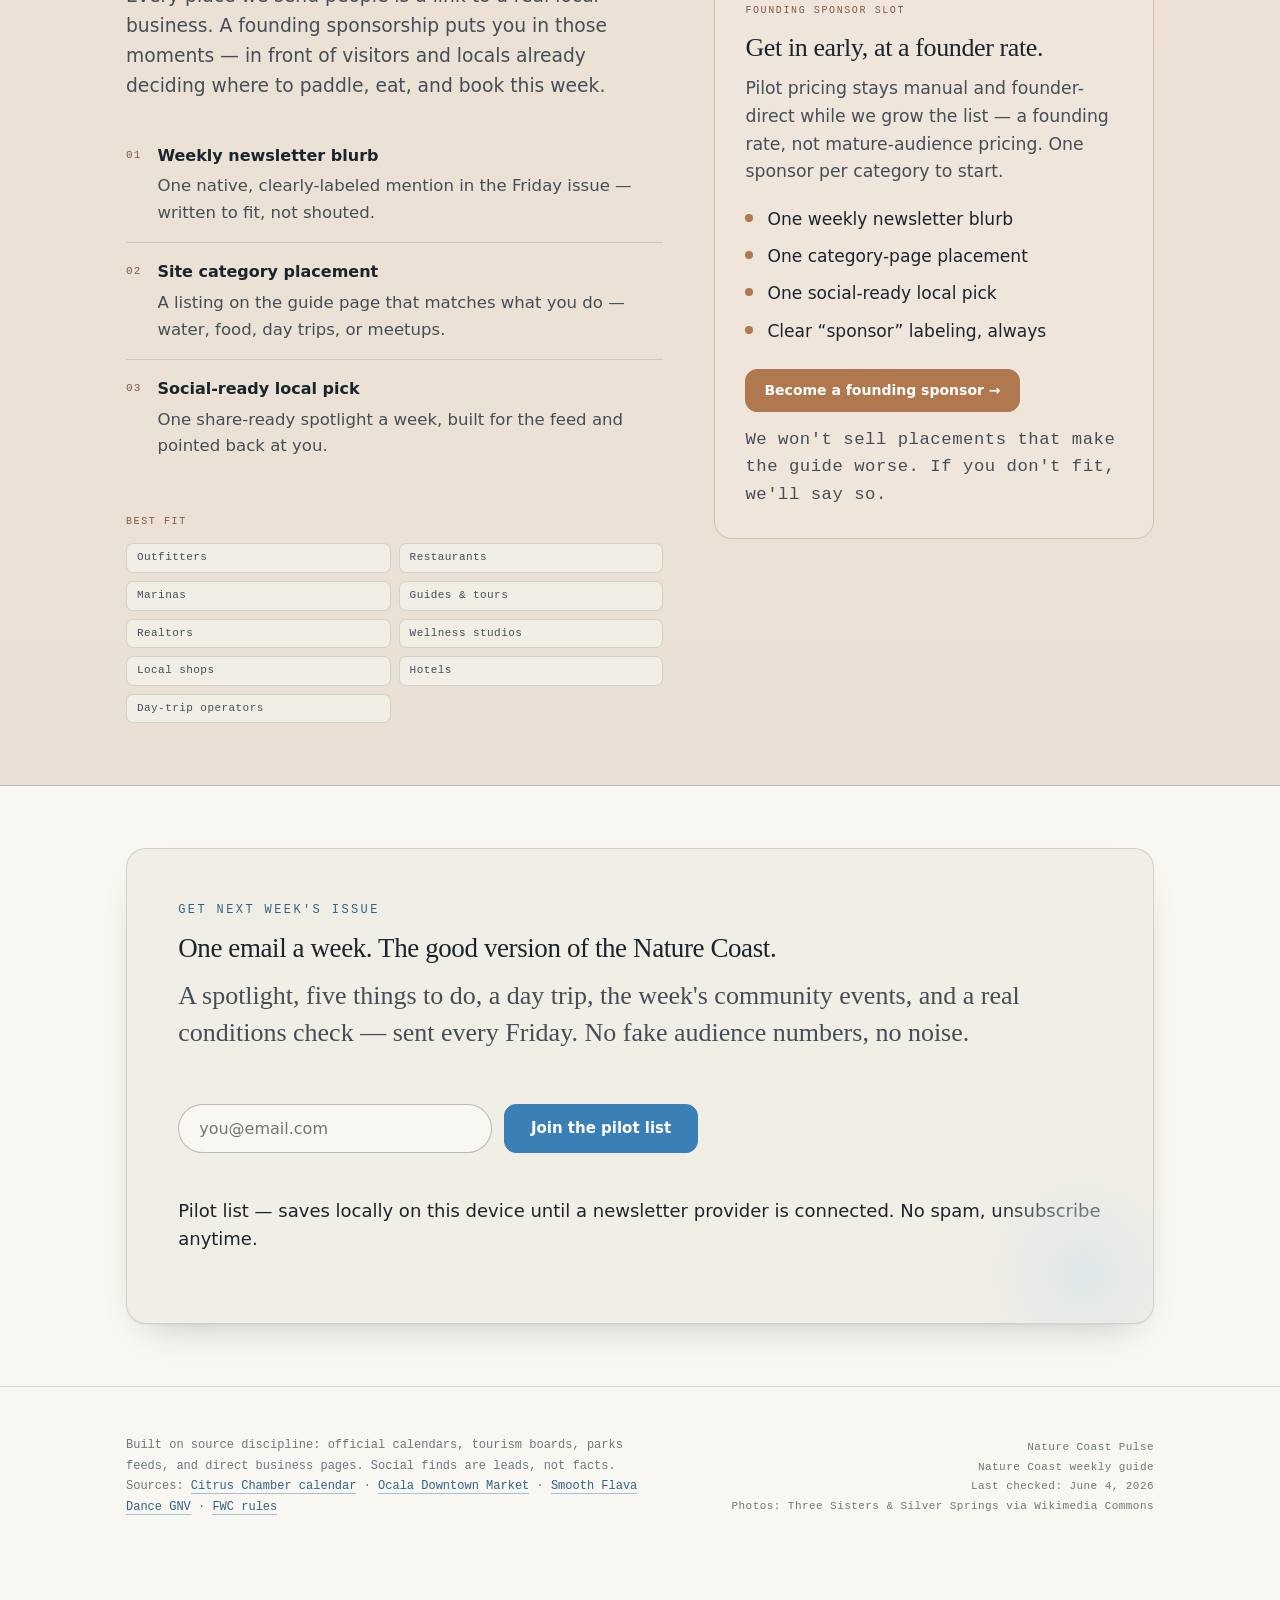
==== commit 05621f3c: "Redesign weekly guide homepage" ====
--- a/index.html
+++ b/index.html
@@ -11,6 +11,7 @@
     --font-mono: "Spline Sans Mono", ui-monospace, monospace;
     --accent: #3a7fb5;   /* cool — Gulf blue */
     --earth:  #b0784f;   /* earthy — clay */
+    --leaf:   #668f68;   /* marsh green */
     --body-scale: 1;
 
     --paper:   oklch(0.975 0.008 96);
@@ -21,6 +22,9 @@
     --ink-3:   oklch(0.56 0.016 245);
     --line:    oklch(0.30 0.03 245 / 0.15);
     --line-2:  oklch(0.30 0.03 245 / 0.30);
+    --sun:      oklch(0.78 0.12 75);
+    --cloud:    oklch(0.74 0.018 250);
+    --storm:    oklch(0.58 0.07 245);
 
     --accent-soft: color-mix(in oklab, var(--accent) 13%, var(--paper));
     --accent-line: color-mix(in oklab, var(--accent) 45%, var(--paper));
@@ -39,6 +43,9 @@
     --ink-3:   oklch(0.64 0.018 250);
     --line:    oklch(0.85 0.02 95 / 0.15);
     --line-2:  oklch(0.85 0.02 95 / 0.28);
+    --sun:      oklch(0.74 0.11 72);
+    --cloud:    oklch(0.50 0.02 250);
+    --storm:    oklch(0.44 0.07 245);
     --accent-soft: color-mix(in oklab, var(--accent) 22%, var(--paper));
     --accent-line: color-mix(in oklab, var(--accent) 52%, var(--paper));
     --accent-ink:  color-mix(in oklab, var(--accent) 80%, var(--ink));
@@ -79,39 +86,46 @@
   .bar-cta .iss{ font-family:var(--font-mono); font-size:11px; letter-spacing:.12em; color:var(--ink-3); text-transform:uppercase; }
   .site-nav{
     grid-area:pages; display:flex; align-items:center; justify-self:center; justify-content:center; gap:0;
-    border:1px solid var(--line); border-radius:12px; overflow:hidden;
-    background:color-mix(in oklab, var(--paper) 64%, transparent);
+    border:0; border-radius:0; overflow:visible; background:transparent;
   }
   .site-nav a{
-    font-family:var(--font-body); font-weight:700; font-size:13px; text-decoration:none;
-    border-left:1px solid var(--line); padding:7px 13px;
-    background:transparent;
-    transition:background .16s ease, border-color .16s ease, color .16s ease;
-  }
-  .site-nav a:first-child{ border-left:0; }
-  .site-nav a:hover, .site-nav a[aria-current="page"]{ background:var(--accent-soft); color:var(--accent-ink); }
+    position:relative; font-family:var(--font-mono); font-weight:700; font-size:12.5px; letter-spacing:.16em;
+    text-transform:uppercase; text-decoration:none; color:var(--ink-3);
+    border:0; padding:7px 15px; background:transparent;
+    transition:color .16s ease;
+  }
+  .site-nav a + a::before{
+    content:"|"; position:absolute; left:-1px; top:50%; transform:translateY(-50%);
+    color:var(--line-2); font-weight:600; letter-spacing:0;
+  }
+  .site-nav a:hover, .site-nav a[aria-current="page"]{ color:var(--accent-ink); }
   .week-nav{
-    grid-area:week; width:100%; display:flex; flex-wrap:wrap; align-items:stretch; justify-content:center;
-    gap:1px; border:1px solid var(--line); border-radius:12px; overflow:hidden;
-    background:var(--line);
-  }
+    grid-area:week; width:calc(100% + clamp(36px,8vw,104px));
+    margin:2px calc(-1 * clamp(18px,4vw,52px)) -14px;
+    display:flex; flex-wrap:nowrap; align-items:stretch; justify-content:space-between;
+    gap:0; border-top:1px solid var(--line); border-bottom:1px solid var(--line);
+    overflow-x:auto; overflow-y:hidden; scrollbar-width:none; -webkit-overflow-scrolling:touch;
+    background:color-mix(in oklab, var(--paper) 92%, transparent);
+  }
+  .week-nav::-webkit-scrollbar{ display:none; }
   .week-nav a{
-    flex:1 1 96px; min-height:34px; display:inline-flex; align-items:center; justify-content:center;
-    padding:7px 10px; background:color-mix(in oklab, var(--paper) 88%, transparent);
-    color:var(--ink-2); font-family:var(--font-mono); font-size:10.5px; letter-spacing:.08em;
+    flex:1 0 max-content; min-height:42px; display:inline-flex; align-items:center; justify-content:center;
+    padding:11px 15px 10px; background:transparent; border-bottom:2px solid transparent;
+    color:var(--ink-3); font-family:var(--font-mono); font-size:10.5px; letter-spacing:.16em;
     text-transform:uppercase; text-decoration:none; text-align:center;
-    transition:background .16s ease, color .16s ease;
-  }
-  .week-nav a:hover, .week-nav a.active{ background:var(--accent-soft); color:var(--accent-ink); }
+    white-space:nowrap; transition:color .16s ease, border-color .16s ease, background .16s ease;
+  }
+  .week-nav a:hover{ color:var(--ink); background:color-mix(in oklab, var(--paper-2) 54%, transparent); }
+  .week-nav a.active{ color:var(--accent-ink); border-bottom-color:var(--accent); background:transparent; }
   @media (max-width:920px){
     header.bar{
       grid-template-columns:1fr auto;
       grid-template-areas:"brand cta" "pages pages" "week week";
     }
-    .site-nav{ width:100%; justify-self:stretch; justify-content:flex-start; flex-wrap:wrap; overflow:hidden; }
-    .site-nav a{ flex:1 1 auto; text-align:center; }
+    .site-nav{ width:100%; justify-self:stretch; justify-content:center; flex-wrap:wrap; overflow:visible; }
+    .site-nav a{ flex:0 0 auto; text-align:center; }
     .week-nav{ justify-content:flex-start; }
-    .week-nav a{ flex:1 1 86px; }
+    .week-nav a{ flex:0 0 auto; }
   }
   @media (max-width:620px){
     header.bar{
@@ -123,7 +137,7 @@
     .word b{ font-size:15px; }
     .bar-cta{ display:none; }
     .bar-cta .iss{ display:none; }
-    .site-nav a{ padding:7px 9px; font-size:12.5px; }
+    .site-nav a{ padding:6px 10px; font-size:11.5px; letter-spacing:.13em; }
     .week-nav{ display:none; }
   }
   @media (max-width:390px){ .word > span:last-child{ display:none; } }
@@ -159,32 +173,120 @@
       repeating-linear-gradient(135deg, color-mix(in oklab, var(--accent) 11%, var(--paper-2)) 0 13px, var(--paper-2) 13px 26px);
     border:1px solid var(--line); display:flex; align-items:flex-end;
   }
+  .bmedia .ph, .spot .ph{
+    box-shadow:0 22px 46px -34px oklch(0.18 0.03 245 / .62), 0 2px 8px oklch(0.18 0.03 245 / .10);
+  }
   .ph > img{ position:absolute; inset:0; width:100%; height:100%; object-fit:cover; opacity:0; transition:opacity .9s ease; z-index:1; }
   .ph > img.loaded{ opacity:1; }
   .ph .tag{ position:relative; z-index:2; font-family:var(--font-mono); font-size:11px; letter-spacing:.06em; color:var(--ink-2); background:color-mix(in oklab,var(--paper) 84%, transparent); border:1px solid var(--line); border-radius:7px; padding:5px 10px; margin:14px; }
   .ph.has-img .tag{ display:none; }
 
   /* ---------- masthead ---------- */
-  .mast{ padding:168px 0 36px; }
-  .mast .dateline{ display:flex; flex-wrap:wrap; gap:10px 18px; align-items:center; margin-top:14px; color:var(--ink-3); font-family:var(--font-mono); font-size:12px; letter-spacing:.04em; }
+  .mast{ padding:156px 0 58px; }
+  .mast .dateline{ display:flex; flex-wrap:wrap; gap:10px 18px; align-items:center; margin-top:16px; color:var(--ink-3); font-family:var(--font-mono); font-size:12px; letter-spacing:.04em; }
   .mast .dateline span{ min-width:0; overflow-wrap:anywhere; }
-  .mast .dateline .pill{ border:1px solid var(--line-2); border-radius:999px; padding:3px 11px; color:var(--ink-2); }
-  .mast h1{ font-size:clamp(38px,6.2vw,76px); margin:30px 0 0; font-weight:500; max-width:14ch; }
+  .mast .dateline .pill{ border:1px solid var(--accent-line); border-radius:10px; padding:3px 11px; color:var(--accent-ink); background:var(--accent-soft); }
+  .mast .dateline .live{ display:inline-flex; align-items:center; gap:7px; }
+  .blip{ width:7px; height:7px; border-radius:50%; background:var(--accent); box-shadow:0 0 0 4px color-mix(in oklab, var(--accent) 16%, transparent); }
+  .mast h1{ font-size:clamp(42px,4.8vw,62px); margin:26px 0 0; font-weight:500; max-width:none; }
   .mast h1 em{ font-style:italic; color:var(--accent-ink); }
-  .mast .lead{ margin-top:26px; max-width:680px; }
-  .hero-img{ margin-top:46px; }
-  .hero-img .ph{ aspect-ratio:21/9; }
+  .mast .lead{ margin-top:22px; max-width:820px; font-size:clamp(20px,2vw,24px); }
+  .hero-stage{
+    position:relative; display:grid; align-items:start; gap:0;
+    min-height:clamp(500px,41vw,570px); padding:0 clamp(16px,2.4vw,30px) 0;
+  }
+  .hero-ph{ position:absolute; top:0; left:0; right:0; height:clamp(290px,31vw,410px); min-height:0; border-radius:18px; box-shadow:var(--shadow); }
+  .hero-box{
+    width:min(1000px, 100%); margin:clamp(170px,18vw,226px) auto 0;
+    position:relative; z-index:3; padding:clamp(28px,3.6vw,44px);
+    background:linear-gradient(180deg, color-mix(in oklab, var(--accent-soft) 58%, var(--paper) 36%) 0%, color-mix(in oklab, var(--paper) 96%, transparent) 78%);
+    border:1px solid color-mix(in oklab, var(--accent-line) 34%, var(--line));
+    border-radius:18px; box-shadow:0 26px 70px -44px oklch(0.2 0.03 245 / .62), 0 2px 8px oklch(0.2 0.03 245 / .08);
+    backdrop-filter:blur(12px) saturate(1.06);
+  }
   .hero-cap{ margin-top:10px; font-family:var(--font-mono); font-size:11px; letter-spacing:.04em; color:var(--ink-3); }
   @media (max-width:520px){
     .mast{ padding-top:126px; }
-    .mast .dateline{ display:grid; gap:9px; align-items:start; }
+    .mast h1{ font-size:34px; line-height:1.03; max-width:none; margin-top:18px; }
+    .mast .lead{ font-size:18px; line-height:1.36; margin-top:18px; }
+    .mast .dateline{ display:grid; gap:8px; align-items:start; font-size:10.5px; }
     .mast .dateline .pill{ justify-self:start; }
+    .hero-stage{ min-height:0; padding:0; display:block; }
+    .hero-ph{ position:relative; inset:auto; height:auto; }
+    .hero-ph{ aspect-ratio:16/11; min-height:220px; border-radius:14px; }
+    .hero-box{ width:calc(100% - 24px); margin:-58px 12px 0; border-radius:14px; padding:22px 20px; }
     .hero-cap{ overflow-wrap:anywhere; }
   }
 
+  /* ---------- today module ---------- */
+  .daybyday{ padding:42px 0 58px; border-top:0; }
+  .today-row{ display:grid; grid-template-columns:1.08fr .92fr; gap:clamp(20px,3.4vw,44px); align-items:stretch; }
+  .today-card{
+    position:relative; overflow:hidden; border-radius:18px; border:1px solid var(--line);
+    background:
+      radial-gradient(130% 120% at 12% 0%, color-mix(in oklab, var(--sun) 24%, var(--paper)), transparent 55%),
+      radial-gradient(120% 130% at 100% 100%, color-mix(in oklab, var(--accent) 17%, var(--paper)), transparent 58%),
+      var(--paper);
+    padding:clamp(24px,3vw,38px); display:flex; flex-direction:column; min-height:300px; box-shadow:var(--shadow);
+  }
+  .today-card .stamp{ display:flex; align-items:center; gap:12px; }
+  .today-card .day-name{ font-family:var(--font-mono); font-size:12px; letter-spacing:.18em; text-transform:uppercase; color:var(--earth-ink); }
+  .today-card .day-date{ font-family:var(--font-mono); font-size:12px; letter-spacing:.04em; color:var(--ink-3); margin-top:2px; }
+  .today-card .ritual{ margin-top:18px; font-family:var(--font-mono); font-size:11px; letter-spacing:.14em; text-transform:uppercase; color:var(--accent-ink); }
+  .today-card h3{ font-size:clamp(26px,3.2vw,38px); margin:8px 0 0; max-width:18ch; }
+  .today-card p{ margin:14px 0 0; color:var(--ink-2); max-width:42ch; }
+  .today-card .tline{ margin-top:auto; padding-top:22px; display:flex; flex-wrap:wrap; gap:10px 14px; align-items:center; }
+  .today-card .tmeta{ font-family:var(--font-mono); font-size:11.5px; letter-spacing:.03em; color:var(--ink-3); display:inline-flex; align-items:center; gap:7px; }
+  .today-card .tmeta b{ color:var(--earth-ink); font-weight:600; }
+  .weekrail{ display:flex; flex-direction:column; border:1px solid var(--line); border-radius:18px; overflow:hidden; background:var(--paper); box-shadow:0 10px 30px -26px oklch(0.2 0.03 245 / .5); }
+  .weekrail .wr-head{ display:flex; align-items:center; justify-content:space-between; gap:16px; padding:14px 18px; border-bottom:1px solid var(--line); }
+  .weekrail .wr-head .t{ font-family:var(--font-mono); font-size:11px; letter-spacing:.16em; text-transform:uppercase; color:var(--ink-3); }
+  .weekrail .wr-head .scallop{ font-family:var(--font-mono); font-size:10.5px; letter-spacing:.04em; color:var(--earth-ink); white-space:nowrap; }
+  .daycell{ display:grid; grid-template-columns:46px 1fr auto auto; gap:14px; align-items:center; padding:11px 18px; border-top:1px solid var(--line); transition:background .18s ease; }
+  .daycell:first-of-type{ border-top:0; }
+  .daycell:hover{ background:var(--paper-2); }
+  .daycell .dc-day{ text-align:center; }
+  .daycell .dc-day .dn{ font-family:var(--font-mono); font-size:10.5px; letter-spacing:.1em; text-transform:uppercase; color:var(--ink-3); display:block; }
+  .daycell .dc-day .dd{ font-family:var(--font-display); font-size:22px; line-height:1; color:var(--ink); display:block; margin-top:2px; }
+  .daycell .dc-pick{ font-size:14px; color:var(--ink); line-height:1.32; }
+  .daycell .dc-pick small{ display:block; font-family:var(--font-mono); font-size:10.5px; letter-spacing:.04em; color:var(--ink-3); margin-top:2px; }
+  .daycell.is-today{ background:var(--accent-soft); }
+  .daycell.is-today .dc-day .dd{ color:var(--accent-ink); }
+  .daycell.is-today .dc-pick{ font-weight:600; }
+  .daycell .nowtag{ display:none; font-family:var(--font-mono); font-size:9px; letter-spacing:.12em; text-transform:uppercase; color:#fff; background:var(--accent); border-radius:5px; padding:2px 6px; }
+  .daycell.is-today .nowtag{ display:inline-flex; }
+  .wx{ width:38px; height:38px; border-radius:11px; flex:none; position:relative; border:1px solid var(--line); overflow:hidden; }
+  .wx.sun{ background:radial-gradient(circle at 50% 42%, var(--sun) 0 30%, color-mix(in oklab, var(--sun) 30%, var(--paper)) 64%, var(--paper) 100%); }
+  .wx.part{ background:radial-gradient(circle at 34% 36%, var(--sun) 0 26%, transparent 52%), linear-gradient(150deg, color-mix(in oklab, var(--sun) 22%, var(--paper)) 0 46%, color-mix(in oklab, var(--cloud) 55%, var(--paper)) 46% 100%); }
+  .wx.cloud{ background:linear-gradient(160deg, color-mix(in oklab, var(--cloud) 30%, var(--paper)), color-mix(in oklab, var(--cloud) 65%, var(--paper))); }
+  .wx.storm{ background:linear-gradient(160deg, color-mix(in oklab, var(--storm) 40%, var(--paper)), color-mix(in oklab, var(--storm) 78%, var(--paper))); }
+  .wx.storm::after{ content:""; position:absolute; left:52%; top:30%; width:5px; height:5px; background:var(--sun); transform:translateX(-50%) rotate(45deg); box-shadow:-1px 8px 0 -1px var(--sun); }
+  .wx.lg{ width:54px; height:54px; border-radius:15px; }
+  @media (max-width:880px){ .today-row{ grid-template-columns:1fr; } }
+  @media (max-width:520px){
+    .daycell{ grid-template-columns:42px 1fr auto; gap:10px; padding:12px 14px; }
+    .daycell .nowtag{ grid-column:2; width:max-content; }
+  }
+
   /* ---------- section frame ---------- */
-  section{ padding:62px 0; border-top:1px solid var(--line); scroll-margin-top:150px; background:var(--paper); }
-  main > section:nth-of-type(even){ background:color-mix(in oklab, var(--paper-2) 62%, var(--paper)); }
+  section{
+    padding:62px 0; border-top:1px solid var(--line-2); scroll-margin-top:150px; background:var(--paper);
+    box-shadow:inset 0 1px 0 color-mix(in oklab, #fff 52%, transparent);
+  }
+  #brief{ background:var(--paper); }
+  #today, #trip, #conditions, #tip{
+    background:linear-gradient(180deg, color-mix(in oklab, var(--accent) 13%, var(--paper)) 0%, color-mix(in oklab, var(--paper-2) 88%, var(--accent) 12%) 100%);
+  }
+  #spotlight, #guide-pages, #gems, #advertise{
+    background:linear-gradient(180deg, color-mix(in oklab, var(--earth) 17%, var(--paper)) 0%, color-mix(in oklab, var(--earth) 11%, var(--paper-2)) 100%);
+  }
+  #wildlife{
+    background:linear-gradient(180deg, color-mix(in oklab, var(--leaf) 18%, var(--paper)) 0%, color-mix(in oklab, var(--leaf) 10%, var(--paper-2)) 100%);
+  }
+  #meetups{
+    background:linear-gradient(180deg, color-mix(in oklab, var(--accent) 18%, var(--paper)) 0%, color-mix(in oklab, var(--accent) 10%, var(--paper-2)) 100%);
+  }
+  #onlyhere{ background:linear-gradient(180deg, color-mix(in oklab, var(--paper-3) 84%, var(--earth) 16%) 0%, color-mix(in oklab, var(--paper-3) 72%, var(--earth) 28%) 100%); }
   main > section.mast{ background:var(--paper); }
   main > section[hidden]{ display:none; }
   @media (max-width:820px){ section{ scroll-margin-top:190px; } }
@@ -193,52 +295,100 @@
   .sec-head .no{ font-family:var(--font-mono); font-size:12px; color:var(--earth-ink); letter-spacing:.1em; padding-top:6px; }
   .sec-head h2{ font-size:clamp(26px,3.4vw,40px); }
   .sec-head .sub{ color:var(--ink-2); margin:8px 0 0; max-width:560px; font-size:.95em; }
+  .sec-head::before{
+    content:""; width:8px; align-self:stretch; min-height:54px; border-radius:3px;
+    background:linear-gradient(180deg, var(--accent), var(--earth));
+    box-shadow:0 10px 22px -18px var(--accent);
+  }
+  #spotlight .sec-head::before, #guide-pages .sec-head::before, #gems .sec-head::before, #advertise .sec-head::before{ background:var(--earth); }
+  #meetups .sec-head::before, #wildlife .sec-head::before, #conditions .sec-head::before{ background:var(--accent); }
+
+  /* ---------- photo-led visual breaks ---------- */
+  .visual-break{
+    position:relative; border-top:1px solid var(--line); border-bottom:1px solid var(--line);
+    background:var(--paper-3); min-height:260px; overflow:hidden; isolation:isolate;
+  }
+  .visual-break img{ position:absolute; inset:0; width:100%; height:100%; object-fit:cover; z-index:0; }
+  .visual-break::after{
+    content:""; position:absolute; inset:0; z-index:1;
+    background:linear-gradient(90deg, oklch(0.17 0.035 245 / .76), oklch(0.17 0.035 245 / .38) 48%, transparent);
+  }
+  .visual-break .wrap{ position:relative; z-index:2; min-height:260px; display:flex; align-items:end; padding-top:44px; padding-bottom:38px; }
+  .break-copy{ max-width:520px; color:#fff; text-shadow:0 1px 2px oklch(0 0 0 / .35); }
+  .break-copy .kicker{ color:color-mix(in oklab, #fff 78%, var(--sun)); }
+  .break-copy h3{ font-size:clamp(28px,3.6vw,46px); margin-top:10px; }
+  .break-copy p{ margin:12px 0 0; color:oklch(0.94 0.012 95); max-width:48ch; }
+  .break-copy a{ display:inline-flex; margin-top:16px; color:#fff; font-family:var(--font-mono); font-size:11px; letter-spacing:.08em; text-transform:uppercase; text-decoration:none; border-bottom:1px solid color-mix(in oklab, #fff 56%, transparent); }
+  @media (max-width:680px){
+    .visual-break{ min-height:230px; }
+    .visual-break::after{ background:linear-gradient(0deg, oklch(0.17 0.035 245 / .78), oklch(0.17 0.035 245 / .22)); }
+    .visual-break .wrap{ min-height:230px; padding-top:34px; padding-bottom:30px; padding-right:48px; }
+  }
 
   /* ---------- briefing (editorial rows w/ photos) ---------- */
   .brief{ display:flex; flex-direction:column; }
-  .bitem{ display:grid; grid-template-columns:1fr 1fr; gap:clamp(22px,4.5vw,60px); align-items:center; padding:48px 0; border-top:1px solid var(--line); }
+  .bitem{ display:grid; grid-template-columns:1fr 1fr; gap:clamp(22px,4.5vw,60px); align-items:stretch; padding:48px 0; border-top:1px solid var(--line-2); }
   .bitem:first-child{ border-top:0; padding-top:10px; }
-  .bmedia .ph{ aspect-ratio:5/4; }
+  .bmedia{ display:flex; min-height:100%; }
+  .bmedia .ph{ flex:1; min-height:100%; aspect-ratio:auto; }
   .bitem:nth-child(even) .bmedia{ order:2; }
-  .bnum{ display:flex; align-items:baseline; gap:14px; }
+  .bnum{ display:flex; align-items:flex-end; gap:14px; }
   .bnum .n{ font-family:var(--font-display); font-size:clamp(38px,5vw,62px); line-height:.85; color:var(--accent-ink); font-weight:400; }
-  .blabel{ font-family:var(--font-mono); font-size:11px; letter-spacing:.14em; text-transform:uppercase; color:var(--earth-ink); border:1px solid var(--earth-line); border-radius:999px; padding:4px 12px; }
+  .blabel{
+    position:relative; display:inline-flex; padding:0 0 7px; margin:0 12px 13px 0;
+    font-family:var(--font-mono); font-size:11px; letter-spacing:.14em; text-transform:uppercase; color:var(--earth-ink);
+    border:0; border-radius:0;
+  }
+  .blabel::after{
+    content:""; position:absolute; left:0; bottom:0; width:120%; height:1px;
+    background:var(--earth-line);
+  }
   .btext h3{ font-size:clamp(22px,2.8vw,30px); font-weight:500; margin:16px 0 0; }
   .btext p{ margin:12px 0 0; color:var(--ink-2); max-width:46ch; }
   .where{ margin-top:16px; display:flex; flex-wrap:wrap; gap:8px; }
   .chip{ font-family:var(--font-mono); font-size:11px; letter-spacing:.04em; color:var(--ink-2); background:var(--paper-2); border:1px solid var(--line); border-radius:7px; padding:5px 10px; }
   .bizlinks{ margin-top:20px; padding-top:16px; border-top:1px dashed var(--line-2); }
   .bl-label{ font-family:var(--font-mono); font-size:10px; letter-spacing:.16em; text-transform:uppercase; color:var(--earth-ink); }
-  .bl-row{ display:flex; flex-wrap:wrap; gap:8px; margin-top:11px; }
-  .biz{ display:inline-flex; align-items:center; gap:7px; font-family:var(--font-body); font-weight:500; font-size:13px; color:var(--ink); background:var(--paper); border:1px solid var(--line-2); border-radius:10px; padding:7px 14px; text-decoration:none; transition:transform .16s ease, border-color .16s ease, background .16s ease, color .16s ease; }
+  .bl-row{ display:grid; grid-template-columns:repeat(2,minmax(0,1fr)); gap:8px; margin-top:11px; }
+  .biz{ display:flex; align-items:center; justify-content:space-between; gap:7px; min-width:0; font-family:var(--font-body); font-weight:500; font-size:13px; color:var(--ink); background:var(--paper); border:1px solid var(--line-2); border-radius:10px; padding:7px 14px; text-decoration:none; transition:transform .16s ease, border-color .16s ease, background .16s ease, color .16s ease; }
+  .biz > span:not(.ar):not(.tagad){ min-width:0; }
   .biz:hover{ border-color:var(--accent); color:var(--accent-ink); background:var(--accent-soft); transform:translateY(-1px); }
   .biz .ar{ font-size:11px; color:var(--ink-3); transition:color .16s ease; }
   .biz:hover .ar{ color:var(--accent-ink); }
-  .biz.sponsor{ background:var(--earth-soft); border:1px dashed var(--earth-line); color:var(--earth-ink); }
+  .biz.sponsor{ grid-column:1 / -1; background:var(--earth-soft); border:1px dashed var(--earth-line); color:var(--earth-ink); justify-content:flex-start; }
   .biz.sponsor:hover{ border-color:var(--earth); background:var(--earth-soft); transform:translateY(-1px); }
   .biz .tagad{ font-family:var(--font-mono); font-size:9px; letter-spacing:.1em; text-transform:uppercase; background:var(--earth); color:#fff; border-radius:5px; padding:2px 6px; }
+  .pull{
+    margin:6px 0 8px; padding:clamp(24px,4vw,42px);
+    border:1px solid var(--earth-line); border-radius:18px;
+    background:linear-gradient(135deg, color-mix(in oklab, var(--earth-soft) 78%, var(--paper)), var(--paper));
+  }
+  .pull blockquote{ margin:0; font-family:var(--font-display); font-size:clamp(30px,4vw,48px); line-height:1.05; color:var(--earth-ink); }
+  .pull blockquote span{ color:var(--ink); }
+  .pull cite{ display:block; margin-top:12px; font-family:var(--font-mono); font-size:11px; letter-spacing:.12em; text-transform:uppercase; color:var(--ink-3); font-style:normal; }
   @media (max-width:760px){
     .bitem{ grid-template-columns:1fr; gap:22px; padding:38px 0; }
     .bitem:nth-child(even) .bmedia{ order:0; }
     .bmedia{ order:-1; }
-    .bmedia .ph{ aspect-ratio:16/10; }
+    .bmedia .ph{ aspect-ratio:16/10; min-height:0; }
+    .bl-row{ grid-template-columns:1fr; }
   }
 
   /* ---------- spotlight ---------- */
-  .spot{ display:grid; grid-template-columns:1.1fr .9fr; gap:clamp(22px,4vw,48px); align-items:center; }
-  .spot .ph{ aspect-ratio:4/5; }
+  .spot{ display:grid; grid-template-columns:1.1fr .9fr; gap:clamp(22px,4vw,48px); align-items:stretch; }
+  .spot .ph{ aspect-ratio:auto; min-height:100%; }
   .spot .label{ display:inline-block; font-family:var(--font-mono); font-size:11px; letter-spacing:.14em; text-transform:uppercase; color:var(--earth-ink); margin-bottom:14px; }
   .spot h2{ font-size:clamp(30px,4vw,48px); }
   .spot .why{ margin-top:18px; color:var(--ink-2); font-size:1.02em; }
   .spot dl{ margin:26px 0 0; display:grid; gap:0; }
-  .spot dl div{ display:grid; grid-template-columns:120px 1fr; gap:14px; padding:13px 0; border-top:1px solid var(--line); }
+  .spot dl div{ display:grid; grid-template-columns:120px 1fr; gap:14px; padding:13px 0; border-top:1px solid var(--line-2); }
   .spot dt{ font-family:var(--font-mono); font-size:11px; letter-spacing:.1em; text-transform:uppercase; color:var(--ink-3); padding-top:2px; }
   .spot dd{ margin:0; color:var(--ink); }
-  @media (max-width:760px){ .spot{ grid-template-columns:1fr; } .spot .ph{ aspect-ratio:16/10; order:-1; } }
+  @media (max-width:760px){ .spot{ grid-template-columns:1fr; } .spot .ph{ aspect-ratio:16/10; min-height:0; order:-1; } }
 
   /* ---------- day trip timeline + gamification ---------- */
-  .trip{ display:grid; grid-template-columns:repeat(4,1fr); gap:1px; background:var(--line); border:1px solid var(--line); border-radius:14px; overflow:hidden; }
-  .leg{ background:var(--paper); padding:22px 22px 24px; min-height:210px; display:flex; flex-direction:column; transition:background .3s ease; cursor:pointer; }
+  .trip{ display:grid; grid-template-columns:repeat(4,1fr); gap:1px; background:var(--line-2); border:1px solid var(--line-2); border-radius:14px; overflow:hidden; box-shadow:var(--shadow); }
+  .leg{ background:color-mix(in oklab, var(--paper) 94%, #fff); padding:22px 22px 24px; min-height:210px; display:flex; flex-direction:column; transition:background .3s ease; cursor:pointer; }
   .leg.done{ background:var(--accent-soft); }
   .leg-top{ display:flex; align-items:center; justify-content:space-between; }
   .leg .t{ font-family:var(--font-mono); font-size:11px; letter-spacing:.12em; text-transform:uppercase; color:var(--earth-ink); }
@@ -251,10 +401,12 @@
   .leg .dotline .ln{ flex:1; height:1px; background:var(--accent-line); }
   .leg h4{ font-family:var(--font-display); font-size:21px; font-weight:500; margin:0 0 8px; }
   .leg p{ margin:0; color:var(--ink-2); font-size:.92em; }
+  .leg .cost{ margin-top:auto; padding-top:18px; font-family:var(--font-mono); font-size:11px; letter-spacing:.04em; color:var(--earth-ink); }
   @media (max-width:860px){ .trip{ grid-template-columns:repeat(2,1fr); } }
   @media (max-width:480px){ .trip{ grid-template-columns:1fr; } .leg{ min-height:0; } }
 
   .trip-foot{ margin-top:22px; display:flex; flex-wrap:wrap; gap:14px 18px; align-items:center; }
+  .daytotal{ font-family:var(--font-mono); font-size:12px; letter-spacing:.05em; color:var(--earth-ink); background:var(--earth-soft); border:1px solid var(--earth-line); border-radius:10px; padding:8px 12px; }
   .legcount{ font-family:var(--font-mono); font-size:12px; letter-spacing:.05em; color:var(--ink-2); display:flex; align-items:center; gap:9px; }
   .legcount b{ color:var(--accent-ink); }
   .legbar{ width:120px; height:6px; border-radius:999px; background:var(--paper-3); overflow:hidden; }
@@ -324,7 +476,7 @@
   .guide-page-grid{ display:grid; grid-template-columns:1fr 1fr; gap:18px; }
   .guide-page-card{
     display:grid; grid-template-rows:auto 1fr; min-height:100%; overflow:hidden;
-    background:var(--paper-2); border:1px solid var(--line); border-radius:18px;
+    background:color-mix(in oklab, var(--paper) 90%, #fff); border:1px solid var(--line-2); border-radius:18px;
     color:inherit; text-decoration:none; box-shadow:var(--shadow);
     transition:transform .16s ease, border-color .16s ease, background .16s ease;
   }
@@ -344,6 +496,69 @@
   @media (max-width:600px){
     .guide-page-grid{ grid-template-columns:1fr; }
     .eats-grid, .evergreen-grid{ grid-template-columns:1fr; }
+  }
+
+  /* ---------- nature watch + local texture ---------- */
+  .wild-grid{ display:grid; grid-template-columns:repeat(3,1fr); gap:18px; }
+  .wild{ border:1px solid var(--line-2); border-radius:16px; padding:22px 22px 20px; background:color-mix(in oklab, var(--paper) 91%, #fff); display:flex; flex-direction:column; box-shadow:0 16px 36px -30px oklch(0.2 0.03 245 / .48); }
+  .wild .w-top{ display:flex; align-items:center; gap:12px; }
+  .wild .orb{ width:34px; height:34px; border-radius:50%; flex:none; border:1px solid var(--line); }
+  .wild .orb.manatee{ background:radial-gradient(circle at 38% 34%, color-mix(in oklab,var(--accent) 40%,var(--paper)), color-mix(in oklab,var(--accent) 70%,var(--paper))); }
+  .wild .orb.scallop{ background:radial-gradient(circle at 38% 34%, color-mix(in oklab,var(--sun) 42%,var(--paper)), color-mix(in oklab,var(--earth) 60%,var(--paper))); }
+  .wild .orb.birds{ background:radial-gradient(circle at 38% 34%, color-mix(in oklab,var(--storm) 36%,var(--paper)), color-mix(in oklab,var(--ink-3) 40%,var(--paper))); }
+  .wild h4{ font-family:var(--font-display); font-size:21px; font-weight:500; margin:0; }
+  .wild .status{ display:inline-flex; align-items:center; gap:7px; margin-top:14px; font-family:var(--font-mono); font-size:11px; letter-spacing:.06em; text-transform:uppercase; padding:5px 11px; border-radius:10px; width:max-content; }
+  .wild .status.go{ color:var(--accent-ink); background:var(--accent-soft); border:1px solid var(--accent-line); }
+  .wild .status.soon{ color:var(--earth-ink); background:var(--earth-soft); border:1px solid var(--earth-line); }
+  .wild .status .s-dot{ width:7px; height:7px; border-radius:50%; background:currentColor; }
+  .wild p{ margin:14px 0 0; color:var(--ink-2); font-size:.93em; }
+  .wild .meter{ margin-top:16px; }
+  .wild .meter .lab{ display:flex; justify-content:space-between; font-family:var(--font-mono); font-size:10.5px; letter-spacing:.04em; color:var(--ink-3); margin-bottom:7px; }
+  .wild .meter .track{ height:6px; border-radius:999px; background:var(--paper-3); overflow:hidden; }
+  .wild .meter .track i{ display:block; height:100%; border-radius:999px; }
+  .wild .meter .track i.acc{ background:var(--accent); }
+  .wild .meter .track i.ert{ background:var(--earth); }
+  .gems-grid{ display:grid; grid-template-columns:repeat(2,1fr); gap:18px; margin-top:6px; }
+  .gem{ display:grid; grid-template-columns:auto 1fr; gap:18px; align-items:start; padding:22px; border:1px solid var(--earth-line); border-radius:16px; background:color-mix(in oklab, var(--earth-soft) 88%, var(--paper)); box-shadow:0 16px 36px -30px oklch(0.2 0.03 245 / .44); }
+  .gem .gn{ font-family:var(--font-display); font-size:34px; line-height:.9; color:var(--earth-ink); font-weight:400; }
+  .gem h4{ font-family:var(--font-display); font-size:20px; font-weight:500; margin:0; }
+  .gem .tag-spot{ font-family:var(--font-mono); font-size:10px; letter-spacing:.12em; text-transform:uppercase; color:var(--earth-ink); }
+  .gem p{ margin:9px 0 0; color:var(--ink-2); font-size:.92em; }
+  .gem a.maplink{ display:inline-block; margin-top:11px; font-family:var(--font-mono); font-size:11px; color:var(--earth-ink); text-decoration:none; border-bottom:1px solid var(--earth-line); }
+  .gem a.maplink:hover{ color:var(--earth); }
+  .gems-fine{ margin-top:22px; font-family:var(--font-mono); font-size:11.5px; letter-spacing:.03em; color:var(--ink-3); }
+  .onlyhere{ border-top:1px solid var(--line); }
+  .oddity{
+    position:relative; overflow:hidden; border-radius:18px; padding:clamp(30px,5vw,60px);
+    background:radial-gradient(130% 150% at 100% 0%, color-mix(in oklab, var(--earth) 30%, var(--paper)), transparent 55%), var(--earth-soft);
+    border:1px solid var(--earth-line); display:grid; grid-template-columns:auto 1fr; gap:clamp(24px,4vw,52px); align-items:center;
+  }
+  .oddity .big{ font-family:var(--font-display); font-size:clamp(72px,12vw,150px); line-height:.82; font-weight:400; color:var(--earth-ink); }
+  .oddity .big small{ display:block; font-family:var(--font-mono); font-size:12px; letter-spacing:.16em; text-transform:uppercase; color:var(--earth-ink); margin-top:10px; }
+  .oddity .od-label{ font-family:var(--font-mono); font-size:11px; letter-spacing:.16em; text-transform:uppercase; color:var(--earth-ink); }
+  .oddity h3{ font-size:clamp(24px,3vw,34px); margin:12px 0 0; max-width:24ch; }
+  .oddity p{ margin:14px 0 0; color:var(--ink-2); max-width:54ch; }
+  .tipbox{ display:grid; grid-template-columns:.9fr 1.1fr; gap:clamp(26px,4vw,52px); align-items:center; background:var(--paper-2); border:1px solid var(--line); border-radius:18px; padding:clamp(26px,3.5vw,44px); box-shadow:var(--shadow); }
+  .tipbox h3{ font-size:clamp(26px,3.4vw,38px); }
+  .tipbox .tlead{ margin-top:14px; color:var(--ink-2); max-width:42ch; }
+  .tipform{ display:grid; gap:12px; }
+  .tipform .frow{ display:flex; gap:12px; flex-wrap:wrap; }
+  .tipform input, .tipform textarea{ width:100%; font-family:var(--font-body); font-size:15px; color:var(--ink); background:var(--paper); border:1px solid var(--line-2); border-radius:12px; padding:13px 16px; outline:none; transition:border-color .2s ease, box-shadow .2s ease; resize:vertical; }
+  .tipform .frow input{ flex:1; min-width:160px; }
+  .tipform textarea{ min-height:90px; }
+  .tipform input:focus, .tipform textarea:focus{ border-color:var(--accent); box-shadow:0 0 0 4px var(--accent-soft); }
+  .tipform .frow2{ display:flex; align-items:center; justify-content:space-between; gap:14px; flex-wrap:wrap; }
+  .tipform .fine{ font-family:var(--font-mono); font-size:11px; letter-spacing:.02em; color:var(--ink-3); }
+  .tip-ok{ display:none; align-items:center; gap:14px; background:var(--accent-soft); border:1px solid var(--accent-line); border-radius:16px; padding:18px 20px; }
+  .tip-ok.show{ display:flex; }
+  .tip-ok .ck{ flex:none; width:38px; height:38px; border-radius:50%; background:var(--accent); color:#fff; display:grid; place-items:center; font-size:19px; }
+  .tip-ok p{ margin:0; color:var(--ink); font-size:.95em; }
+  .tipform.hide{ display:none; }
+  @media (max-width:860px){ .wild-grid{ grid-template-columns:1fr; } }
+  @media (max-width:760px){
+    .gems-grid{ grid-template-columns:1fr; }
+    .oddity{ grid-template-columns:1fr; }
+    .tipbox{ grid-template-columns:1fr; }
   }
 
   /* ---------- meetups ---------- */
@@ -373,31 +588,32 @@
   /* ---------- conditions ---------- */
   .cond{ display:grid; gap:18px; }
   .cond-grid{ display:grid; grid-template-columns:1.05fr .95fr; gap:18px; }
-  .panel{ background:var(--paper-2); border:1px solid var(--line); border-radius:16px; padding:24px 26px; }
+  .panel{ background:color-mix(in oklab, var(--paper) 86%, #fff); border:1px solid var(--line-2); border-radius:16px; padding:24px 26px; box-shadow:0 16px 36px -32px oklch(0.2 0.03 245 / .50); }
   .panel .ph-label{ font-family:var(--font-mono); font-size:11px; letter-spacing:.14em; text-transform:uppercase; color:var(--ink-3); }
-  .today{ display:flex; flex-direction:column; }
-  .today .now{ display:flex; align-items:baseline; gap:16px; margin-top:8px; }
-  .today .big-temp{ font-family:var(--font-display); font-size:clamp(54px,7vw,72px); line-height:.85; font-weight:400; color:var(--ink); }
-  .today .word{ display:block; font-family:var(--font-body); font-weight:600; font-size:17px; color:var(--ink); letter-spacing:0; text-transform:none; }
-  .today .hilo{ font-family:var(--font-mono); font-size:12px; color:var(--ink-2); margin-top:3px; }
-  .today .stats{ display:grid; grid-template-columns:1fr 1fr; gap:14px 18px; margin-top:auto; padding-top:22px; }
-  .today .stats div{ font-family:var(--font-mono); font-size:12px; color:var(--ink-2); }
-  .today .stats b{ display:block; color:var(--ink-3); font-size:10px; letter-spacing:.12em; text-transform:uppercase; font-weight:500; margin-bottom:3px; }
-  .water{ display:flex; flex-direction:column; }
-  .water .wrow{ display:flex; align-items:baseline; justify-content:space-between; gap:14px; padding:13px 0; border-top:1px solid var(--line); }
-  .water .wrow:nth-of-type(1){ border-top:0; }
-  .water .wname{ font-size:14px; color:var(--ink); }
-  .water .wname small{ display:block; font-family:var(--font-mono); font-size:11px; color:var(--ink-3); margin-top:2px; }
-  .water .temp{ font-family:var(--font-display); font-size:26px; line-height:1; color:var(--accent-ink); white-space:nowrap; }
-  .week{ display:grid; grid-template-columns:repeat(5,1fr); }
-  .week .day{ text-align:center; padding:6px 8px; border-left:1px solid var(--line); }
-  .week .day:first-child{ border-left:0; }
-  .week .day .dn{ font-family:var(--font-mono); font-size:11px; letter-spacing:.1em; text-transform:uppercase; color:var(--ink-3); }
-  .week .day .dot{ width:9px; height:9px; border-radius:50%; margin:11px auto; }
-  .week .day .dot.sun{ background:var(--earth); }
-  .week .day .dot.storm{ background:var(--accent); }
-  .week .day .wd{ font-family:var(--font-body); font-size:11.5px; color:var(--ink-2); }
-  .week .day .wt{ font-family:var(--font-mono); font-size:13px; color:var(--ink); margin-top:6px; }
+  .today-wx{ position:relative; overflow:hidden; display:flex; flex-direction:column;
+    background:radial-gradient(120% 130% at 8% 0%, color-mix(in oklab, var(--sun) 28%, var(--paper-2)), transparent 52%), radial-gradient(130% 130% at 100% 100%, color-mix(in oklab, var(--storm) 22%, var(--paper-2)), transparent 56%), var(--paper-2);
+  }
+  .today-wx .now{ display:flex; align-items:center; gap:18px; margin-top:10px; flex-wrap:wrap; }
+  .today-wx .big-temp{ font-family:var(--font-display); font-size:clamp(54px,7vw,72px); line-height:.85; font-weight:400; color:var(--ink); }
+  .today-wx .now .lbl .word2{ display:block; font-family:var(--font-body); font-weight:600; font-size:17px; color:var(--ink); }
+  .today-wx .now .lbl .hilo{ font-family:var(--font-mono); font-size:12px; color:var(--ink-2); margin-top:3px; }
+  .today-wx .stats{ display:grid; grid-template-columns:1fr 1fr; gap:14px 18px; margin-top:auto; padding-top:22px; }
+  .today-wx .stats div{ font-family:var(--font-mono); font-size:12px; color:var(--ink-2); }
+  .today-wx .stats b{ display:block; color:var(--ink-3); font-size:10px; letter-spacing:.12em; text-transform:uppercase; font-weight:500; margin-bottom:3px; }
+  .waterp{ display:flex; flex-direction:column; }
+  .waterp .wrow{ display:flex; align-items:center; justify-content:space-between; gap:14px; padding:13px 0; border-top:1px solid var(--line); }
+  .waterp .wrow:nth-of-type(1){ border-top:0; }
+  .waterp .wname{ font-size:14px; color:var(--ink); }
+  .waterp .wname small{ display:block; font-family:var(--font-mono); font-size:11px; color:var(--ink-3); margin-top:2px; }
+  .waterp .temp{ font-family:var(--font-display); font-size:26px; line-height:1; color:var(--accent-ink); white-space:nowrap; }
+  .weekfc{ display:grid; grid-template-columns:repeat(5,1fr); }
+  .weekfc .day{ text-align:center; padding:14px 8px; border-left:1px solid var(--line); display:flex; flex-direction:column; align-items:center; gap:8px; }
+  .weekfc .day:first-child{ border-left:0; }
+  .weekfc .day .dn{ font-family:var(--font-mono); font-size:11px; letter-spacing:.1em; text-transform:uppercase; color:var(--ink-3); }
+  .weekfc .day .wd{ font-family:var(--font-body); font-size:11.5px; color:var(--ink-2); }
+  .weekfc .day .wt{ font-family:var(--font-mono); font-size:13px; color:var(--ink); }
+  .weekfc .day .wt b{ color:var(--ink); }
+  .weekfc .day .wt s{ text-decoration:none; color:var(--ink-3); }
   .heads{ display:grid; gap:0; }
   .heads .hd{ display:grid; grid-template-columns:auto 1fr; gap:14px; padding:14px 0; border-top:1px solid var(--line); align-items:start; }
   .heads .hd:first-child{ border-top:0; }
@@ -407,7 +623,7 @@
   .heads .hd p{ margin:0; color:var(--ink-2); font-size:.96em; }
   .heads .hd p b{ color:var(--ink); font-weight:600; }
   .cond-note{ margin-top:6px; font-family:var(--font-mono); font-size:11.5px; letter-spacing:.03em; color:var(--ink-3); }
-  @media (max-width:760px){ .cond-grid{ grid-template-columns:1fr; } .week{ grid-template-columns:repeat(5,1fr); font-size:.85em; } }
+  @media (max-width:760px){ .cond-grid{ grid-template-columns:1fr; } .weekfc{ grid-template-columns:repeat(5,1fr); font-size:.85em; } }
 
   /* ---------- advertise ---------- */
   .adv{ display:grid; grid-template-columns:1.1fr .9fr; gap:clamp(26px,4vw,56px); align-items:start; }
@@ -492,13 +708,18 @@
       <a href="#join" class="btn">Join the list</a>
     </div>
     <nav class="week-nav" aria-label="This week sections">
-      <a href="#brief" data-target="brief">Briefing</a>
-      <a href="#spotlight" data-target="spotlight">Place</a>
+      <a href="#top" data-target="top">Masthead</a>
+      <a href="#today" data-target="today">Today</a>
+      <a href="#brief" data-target="brief">The Briefing</a>
+      <a href="#spotlight" data-target="spotlight">Place of the Week</a>
       <a href="#trip" data-target="trip">Day Trip</a>
-      <a href="#guide-pages" data-target="guide-pages">Guides</a>
-      <a href="#meetups" data-target="meetups">Events</a>
-      <a href="#conditions" data-target="conditions">Weather</a>
-      <a href="#advertise" data-target="advertise">Advertise</a>
+      <a href="#guide-pages" data-target="guide-pages">Eat &amp; Drink</a>
+      <a href="#wildlife" data-target="wildlife">Nature Watch</a>
+      <a href="#meetups" data-target="meetups">Meetups</a>
+      <a href="#gems" data-target="gems">Hidden Gems</a>
+      <a href="#conditions" data-target="conditions">Conditions</a>
+      <a href="#onlyhere" data-target="onlyhere">Only Here</a>
+      <a href="#tip" data-target="tip">Send a Tip</a>
       <a href="#join" data-target="join">Join</a>
     </nav>
   </header>
@@ -509,22 +730,67 @@
     <!-- MASTHEAD -->
     <section class="mast" id="top" data-screen-label="Masthead" style="border-top:0;">
       <div class="wrap">
-        <div class="col rv in">
-          <div class="kicker">Nature Coast Pulse · This Week</div>
-          <div class="dateline">
-            <span class="pill">Pilot Issue 001</span>
-            <span>Thursday, June 4, 2026</span>
-            <span>Crystal River · Homosassa · Ocala · Gainesville</span>
-          </div>
-          <h1>Clear springs, greasy breakfasts, and a coast worth <em>showing up</em> for.</h1>
-          <p class="lead">Your standing field guide to Florida's Nature Coast — where to go, what to do, and how this wild, beautiful stretch of Florida comes alive. Five things this week, in the order you should do them.</p>
-        </div>
-        <div class="hero-img rv">
-          <div class="ph">
+        <div class="hero-stage rv in">
+          <div class="ph hero-ph">
             <img alt="Three Sisters Springs, Crystal River" data-photo="" src="https://commons.wikimedia.org/wiki/Special:FilePath/Three_sisters_springs_near_crystal_river_national_wildlife_refuge.jpg?width=1600">
             <span class="tag">PHOTO · Three Sisters Springs — clear-water aerial</span>
           </div>
-          <div class="hero-cap">Three Sisters Springs, Crystal River · via Wikimedia Commons</div>
+          <div class="hero-box">
+            <div class="kicker">Nature Coast Pulse · This Week</div>
+            <div class="dateline">
+              <span class="pill live"><span class="blip"></span>Live this week</span>
+              <span>Issue 002 · June 1-7, 2026</span>
+              <span>Crystal River · Homosassa · Ocala · Gainesville</span>
+            </div>
+            <h1>Clear springs, greasy breakfasts, and a coast worth <em>showing up</em> for.</h1>
+            <p class="lead">Hey neighbor: here's your friendly field guide to Florida's Nature Coast. Where to go today, what to do this week, where to eat without blowing the budget, and how this weird, wonderful stretch of Florida actually works.</p>
+          </div>
+        </div>
+        <div class="hero-cap">Three Sisters Springs, Crystal River · via Wikimedia Commons</div>
+      </div>
+    </section>
+
+    <!-- TODAY ON THE COAST -->
+    <section class="daybyday" id="today" data-screen-label="Today">
+      <div class="wrap">
+        <div class="sec-head rv">
+          <span class="no">*</span>
+          <div>
+            <h2>Today on the coast</h2>
+            <p class="sub">One easy thing to do today, plus the week at a glance so the guide feels useful fast.</p>
+          </div>
+        </div>
+        <div class="today-row">
+          <article class="today-card rv" id="today-card">
+            <div class="stamp">
+              <span class="wx lg sun"></span>
+              <div>
+                <div class="day-name">Today</div>
+                <div class="day-date">&nbsp;</div>
+              </div>
+            </div>
+            <div class="ritual">Daily dose</div>
+            <h3>Sunrise float at Hunter Springs.</h3>
+            <p>Go early, keep it slow, and let the clear water do the heavy lifting before the heat and storms wake up.</p>
+            <div class="tline">
+              <span class="tmeta t-place"><b>Place</b> Hunter Springs</span>
+              <span class="tmeta"><b>$</b> <span class="t-cost">Free park stop / rental optional</span></span>
+            </div>
+          </article>
+
+          <aside class="weekrail rv">
+            <div class="wr-head">
+              <span class="t">Your week, day by day</span>
+              <span class="scallop">Scallops Jul 1</span>
+            </div>
+            <div class="daycell" data-day="0"><div class="dc-day"><span class="dn">Sun</span><span class="dd">7</span></div><div class="dc-pick">Riverside live music<small>Homosassa, afternoon</small></div><span class="wx part"></span><span class="nowtag">Now</span></div>
+            <div class="daycell" data-day="1"><div class="dc-day"><span class="dn">Mon</span><span class="dd">1</span></div><div class="dc-pick">Sunrise float<small>Hunter Springs, 6:45am</small></div><span class="wx sun"></span><span class="nowtag">Now</span></div>
+            <div class="daycell" data-day="2"><div class="dc-day"><span class="dn">Tue</span><span class="dd">2</span></div><div class="dc-pick">Paddle and lunch<small>Kings Bay to downtown</small></div><span class="wx sun"></span><span class="nowtag">Now</span></div>
+            <div class="daycell" data-day="3"><div class="dc-day"><span class="dn">Wed</span><span class="dd">3</span></div><div class="dc-pick">Manatees, early<small>Three Sisters Springs</small></div><span class="wx part"></span><span class="nowtag">Now</span></div>
+            <div class="daycell" data-day="4"><div class="dc-day"><span class="dn">Thu</span><span class="dd">4</span></div><div class="dc-pick">Ozello sunset drive<small>Peck's Old Port Cove</small></div><span class="wx part"></span><span class="nowtag">Now</span></div>
+            <div class="daycell" data-day="5"><div class="dc-day"><span class="dn">Fri</span><span class="dd">5</span></div><div class="dc-pick">Market night<small>Town Square, 5-9pm</small></div><span class="wx sun"></span><span class="nowtag">Now</span></div>
+            <div class="daycell" data-day="6"><div class="dc-day"><span class="dn">Sat</span><span class="dd">6</span></div><div class="dc-pick">Cleanup and long swim<small>Kings Bay Park, 8am</small></div><span class="wx storm"></span><span class="nowtag">Now</span></div>
+          </aside>
         </div>
       </div>
     </section>
@@ -536,7 +802,7 @@
           <span class="no">01</span>
           <div>
             <h2>The briefing</h2>
-            <p class="sub">Five real places and local moves, arranged as an easy route for a great week out.</p>
+            <p class="sub">Five real places and moves, in the order we'd actually do them. Not a vibe: a route you can follow.</p>
           </div>
         </div>
 
@@ -585,6 +851,11 @@
             </div>
           </div>
 
+          <div class="pull rv">
+            <blockquote>"Order the thing that's bad for you. <span>You're on coast time now.</span>"</blockquote>
+            <cite>The only rule that matters after a spring morning</cite>
+          </div>
+
           <div class="bitem rv">
             <div class="bmedia"><div class="ph">
               <img alt="Crystal River Preserve State Park marsh" data-photo="" src="https://commons.wikimedia.org/wiki/Special:FilePath/Crystal_River_Preserve_State_Park_2.jpg?width=1000">
@@ -702,29 +973,33 @@
           </div>
         </div>
         <div class="trip rv">
-          <div class="leg" data-leg="morning">
+          <div class="leg" data-leg="morning" data-lo="45" data-hi="90">
             <div class="leg-top"><span class="t">Morning</span><button class="check" aria-label="Mark morning done"></button></div>
             <div class="dotline"><i></i><span class="ln"></span></div>
             <h4>Get in the water</h4>
             <p>Clear-kayak or a manatee-season tour on Kings Bay while it's glassy.</p>
-          </div>
-          <div class="leg" data-leg="midday">
+            <span class="cost">$45-90 rental or tour</span>
+          </div>
+          <div class="leg" data-leg="midday" data-lo="14" data-hi="24">
             <div class="leg-top"><span class="t">Midday</span><button class="check" aria-label="Mark midday done"></button></div>
             <div class="dotline"><i></i><span class="ln"></span></div>
             <h4>Local lunch</h4>
             <p>Refuel at The Biscuit Barn or Sadie's with a plate that feels like the right kind of vacation choice.</p>
-          </div>
-          <div class="leg" data-leg="afternoon">
+            <span class="cost">$14-24 per person</span>
+          </div>
+          <div class="leg" data-leg="afternoon" data-lo="0" data-hi="10">
             <div class="leg-top"><span class="t">Afternoon</span><button class="check" aria-label="Mark afternoon done"></button></div>
             <div class="dotline"><i></i><span class="ln"></span></div>
             <h4>Slow float</h4>
             <p>Hunter Springs for an easy swim, a quiet float, and a little extra time in the clear water.</p>
-          </div>
-          <div class="leg" data-leg="evening">
+            <span class="cost">Free-$10 park stop</span>
+          </div>
+          <div class="leg" data-leg="evening" data-lo="0" data-hi="8">
             <div class="leg-top"><span class="t">Evening</span><button class="check" aria-label="Mark evening done"></button></div>
             <div class="dotline"><i></i></div>
             <h4>Sunset</h4>
             <p>Drive out to Fort Island Beach and let the Gulf do the closing.</p>
+            <span class="cost">Free-$8 parking / snacks</span>
           </div>
         </div>
         <div class="bizlinks" style="margin-top:20px;">
@@ -737,6 +1012,7 @@
           </div>
         </div>
         <div class="trip-foot rv">
+          <span class="daytotal">Est. day: $<b id="cost-lo">59</b>-$<b id="cost-hi">132</b></span>
           <span class="legcount"><span class="legbar"><i id="legbar"></i></span><span><b id="legcount">0</b> / 4 stops done</span></span>
           <span class="badge" id="badge"><span class="star">★</span> Kings Bay Day — badge earned</span>
           <button class="linkbtn" id="resetlegs" hidden="">Reset</button>
@@ -781,6 +1057,52 @@
             </div>
           </a>
         </div>
+      </div>
+    </section>
+
+    <div class="visual-break rv" aria-label="Homosassa food and water guide marker">
+      <img alt="Homosassa fish market near the Nature Coast water" src="https://commons.wikimedia.org/wiki/Special:FilePath/The_fish_market_in_Homosassa,_Florida.jpg?width=1600">
+      <div class="wrap">
+        <div class="break-copy">
+          <div class="kicker">Guide marker</div>
+          <h3>Routes, food, and water belong together here.</h3>
+          <p>The standalone guides stay easy to reach, while the weekly issue keeps pointing you toward the right next move.</p>
+          <a href="eats.html">Open Eats -></a>
+        </div>
+      </div>
+    </div>
+
+    <!-- WILDLIFE & NATURE WATCH -->
+    <section id="wildlife" data-screen-label="Nature Watch">
+      <div class="wrap">
+        <div class="sec-head rv">
+          <span class="no">05</span>
+          <div>
+            <h2>Wildlife &amp; nature watch</h2>
+            <p class="sub">What's moving out there right now, so you know what you're likely to see and what to leave alone.</p>
+          </div>
+        </div>
+        <div class="wild-grid">
+          <div class="wild rv">
+            <div class="w-top"><span class="orb manatee"></span><h4>Manatees</h4></div>
+            <span class="status go"><span class="s-dot"></span>Summer scatter</span>
+            <p>The big winter herds have spread out for warm-season feeding. You'll still spot a few grazing in the rivers. Give them space, no touching, and idle speed in the bay.</p>
+            <div class="meter"><div class="lab"><span>Sighting odds now</span><span>Fair</span></div><div class="track"><i class="acc" style="width:45%"></i></div></div>
+          </div>
+          <div class="wild rv">
+            <div class="w-top"><span class="orb scallop"></span><h4>Scallops</h4></div>
+            <span class="status soon"><span class="s-dot"></span>Opens Jul 1</span>
+            <p>Citrus County's season opens July 1 and runs through late September. Snorkel the grass flats off Homosassa and Crystal River once the window opens.</p>
+            <div class="meter"><div class="lab"><span>Countdown to open</span><span>About 4 weeks</span></div><div class="track"><i class="ert" style="width:80%"></i></div></div>
+          </div>
+          <div class="wild rv">
+            <div class="w-top"><span class="orb birds"></span><h4>Shorebirds</h4></div>
+            <span class="status go"><span class="s-dot"></span>Active now</span>
+            <p>Ospreys, herons, spoonbills, and wading flocks work the marsh edges at dawn. First light on Ozello or Fort Island is the quiet show.</p>
+            <div class="meter"><div class="lab"><span>Best at</span><span>First light</span></div><div class="track"><i class="acc" style="width:88%"></i></div></div>
+          </div>
+        </div>
+        <p class="ev-note">Wildlife notes follow FWC guidance. Seasons and rules can change, so check <a href="https://myfwc.com/" target="_blank" rel="noopener" style="color:var(--accent-ink); border-bottom:1px solid var(--accent-line); text-decoration:none;">myfwc.com</a> before you go.</p>
       </div>
     </section>
 
@@ -894,11 +1216,75 @@
       </div>
     </section>
 
+    <!-- HIDDEN GEMS -->
+    <section id="gems" data-screen-label="Hidden Gems">
+      <div class="wrap">
+        <div class="sec-head rv">
+          <span class="no">07</span>
+          <div>
+            <h2>Hidden gems</h2>
+            <p class="sub">The locals-only stuff people half-jokingly ask us not to print. Tread lightly and leave it nice.</p>
+          </div>
+        </div>
+        <div class="gems-grid">
+          <div class="gem rv">
+            <span class="gn">i</span>
+            <div>
+              <span class="tag-spot">Quiet launch</span>
+              <h4>Hunter Springs before the lot fills</h4>
+              <p>The difference between magical and chaotic is usually one hour. Get there before the day really starts and keep the paddle simple.</p>
+              <a class="maplink" href="https://www.discovercrystalriverfl.com/directory/hunter-springs-park-boardwalks/" target="_blank" rel="noopener">Launch point -></a>
+            </div>
+          </div>
+          <div class="gem rv">
+            <span class="gn">ii</span>
+            <div>
+              <span class="tag-spot">Sunset road</span>
+              <h4>Ozello when the marsh goes gold</h4>
+              <p>Do not hurry the drive. Pull over where it is safe, listen to the flats, then finish with seafood while the sky keeps changing.</p>
+              <a class="maplink" href="https://www.discovercrystalriverfl.com/directory/ozello-park/" target="_blank" rel="noopener">Find Ozello Park -></a>
+            </div>
+          </div>
+          <div class="gem rv">
+            <span class="gn">iii</span>
+            <div>
+              <span class="tag-spot">Old Florida</span>
+              <h4>The Freezer after a Homosassa wander</h4>
+              <p>Not polished. Correctly weird. Go for shrimp, cold drinks, and the kind of local texture that makes the drive feel earned.</p>
+              <a class="maplink" href="eats.html">Open Eats -></a>
+            </div>
+          </div>
+          <div class="gem rv">
+            <span class="gn">iv</span>
+            <div>
+              <span class="tag-spot">Breakfast move</span>
+              <h4>Biscuits before springs</h4>
+              <p>The water is better when you are not hungry. Anchor the morning with breakfast, then keep the route loose enough to follow the weather.</p>
+              <a class="maplink" href="eats.html">Find breakfast stops -></a>
+            </div>
+          </div>
+        </div>
+        <p class="gems-fine">Got a gem of your own? Send it below; we will keep names quiet if that is the deal.</p>
+      </div>
+    </section>
+
+    <div class="visual-break rv" aria-label="Ozello marsh weather guide marker">
+      <img alt="Crystal River Preserve marshland near Ozello" src="https://commons.wikimedia.org/wiki/Special:FilePath/Crystal_River_Preserve_State_Park_2.jpg?width=1600">
+      <div class="wrap">
+        <div class="break-copy">
+          <div class="kicker">Before you go</div>
+          <h3>The weather gets a vote.</h3>
+          <p>Afternoon storms, Gulf breeze, and hot pavement shape the day as much as any itinerary does.</p>
+          <a href="#conditions">Check weather -></a>
+        </div>
+      </div>
+    </div>
+
     <!-- CONDITIONS -->
     <section id="conditions" data-screen-label="Weather">
       <div class="wrap">
         <div class="sec-head rv">
-          <span class="no">07</span>
+          <span class="no">08</span>
           <div>
             <h2>Conditions</h2>
             <p class="sub">What the weather and water are doing right now — and anything that'll mess with your plans this week.</p>
@@ -906,11 +1292,12 @@
         </div>
         <div class="cond">
           <div class="cond-grid rv">
-            <div class="panel today">
+            <div class="panel today-wx">
               <span class="ph-label">Today · Crystal River</span>
               <div class="now">
+                <span class="wx lg part"></span>
                 <span class="big-temp">90°</span>
-                <span><span class="word">Hot, PM storms likely</span><span class="hilo">High 90° · Low 73° · feels 98°</span></span>
+                <span class="lbl"><span class="word2">Hot, PM storms likely</span><span class="hilo">High 90° · Low 73° · feels 98°</span></span>
               </div>
               <div class="stats">
                 <div><b>Wind</b>SE 8 mph</div>
@@ -919,7 +1306,7 @@
                 <div><b>Sun</b>6:32a → 8:24p</div>
               </div>
             </div>
-            <div class="panel water">
+            <div class="panel waterp">
               <span class="ph-label">Water temps</span>
               <div class="wrow"><span class="wname">Three Sisters / Hunter Springs<small>spring-fed, near-constant</small></span><span class="temp">73°</span></div>
               <div class="wrow"><span class="wname">Kings Bay / Crystal River<small>tidal, warms through the day</small></span><span class="temp">83°</span></div>
@@ -927,12 +1314,12 @@
             </div>
           </div>
 
-          <div class="panel week rv">
-            <div class="day"><div class="dn">Thu</div><div class="dot storm"></div><div class="wd">Storms PM</div><div class="wt">90° / 73°</div></div>
-            <div class="day"><div class="dn">Fri</div><div class="dot storm"></div><div class="wd">Scattered</div><div class="wt">91° / 74°</div></div>
-            <div class="day"><div class="dn">Sat</div><div class="dot sun"></div><div class="wd">Partly sunny</div><div class="wt">90° / 75°</div></div>
-            <div class="day"><div class="dn">Sun</div><div class="dot storm"></div><div class="wd">Storms PM</div><div class="wt">89° / 74°</div></div>
-            <div class="day"><div class="dn">Mon</div><div class="dot sun"></div><div class="wd">Hot, humid</div><div class="wt">91° / 75°</div></div>
+          <div class="panel weekfc rv">
+            <div class="day"><div class="dn">Thu</div><div class="wx storm"></div><div class="wd">Storms PM</div><div class="wt"><b>90°</b> <s>73°</s></div></div>
+            <div class="day"><div class="dn">Fri</div><div class="wx part"></div><div class="wd">Scattered</div><div class="wt"><b>91°</b> <s>74°</s></div></div>
+            <div class="day"><div class="dn">Sat</div><div class="wx sun"></div><div class="wd">Partly sunny</div><div class="wt"><b>90°</b> <s>75°</s></div></div>
+            <div class="day"><div class="dn">Sun</div><div class="wx storm"></div><div class="wd">Storms PM</div><div class="wt"><b>89°</b> <s>74°</s></div></div>
+            <div class="day"><div class="dn">Mon</div><div class="wx sun"></div><div class="wd">Hot, humid</div><div class="wt"><b>91°</b> <s>75°</s></div></div>
           </div>
 
           <div class="heads rv">
@@ -947,11 +1334,58 @@
       </div>
     </section>
 
+    <!-- ONLY HERE -->
+    <section id="onlyhere" class="onlyhere" data-screen-label="Only Here">
+      <div class="wrap">
+        <div class="oddity rv">
+          <div class="big">1924<small>Only-here history</small></div>
+          <div>
+            <span class="od-label">This week, but a century ago</span>
+            <h3>Silver Springs helped turn glass-bottom boats into the classic Florida day trip.</h3>
+            <p>Long before theme parks, clear spring water made this part of Florida feel impossible. That old day-trip energy still runs through the Nature Coast: weird, practical, gorgeous, and better when you actually go.</p>
+          </div>
+        </div>
+      </div>
+    </section>
+
+    <!-- READER TIP -->
+    <section id="tip" data-screen-label="Send a Tip">
+      <div class="wrap">
+        <div class="tipbox rv">
+          <div>
+            <div class="kicker">Reader tips</div>
+            <h3>You know a spot. Spill it.</h3>
+            <p class="tlead">A quiet launch, a perfect cheap breakfast, a sunset nobody talks about. Send it our way and it might land in next week's issue.</p>
+          </div>
+          <div>
+            <form class="tipform" id="tipform" novalidate="">
+              <div class="frow">
+                <input id="tip-spot" type="text" placeholder="The spot" aria-label="The spot" required="">
+              </div>
+              <textarea id="tip-note" placeholder="Why it is good, when to go, what to order..." aria-label="Why it is good"></textarea>
+              <div class="frow">
+                <input id="tip-name" type="text" placeholder="Your name (optional)" aria-label="Your name">
+                <input id="tip-email" type="email" placeholder="Email (optional)" aria-label="Email">
+              </div>
+              <div class="frow2">
+                <span class="fine">Saves locally for now. No account, no spam.</span>
+                <button type="submit" class="btn earth">Send the tip</button>
+              </div>
+            </form>
+            <div class="tip-ok" id="tip-ok">
+              <div class="ck">✓</div>
+              <p><b>Got it. Thank you, neighbor.</b> We read every tip and keep names quiet when asked.</p>
+            </div>
+          </div>
+        </div>
+      </div>
+    </section>
+
     <!-- ADVERTISE -->
     <section id="advertise" data-screen-label="Advertise">
       <div class="wrap">
         <div class="sec-head rv">
-          <span class="no">08</span>
+          <span class="no">09</span>
           <div>
             <h2>Advertise</h2>
             <p class="sub">Early-stage local sponsorship — useful placement for businesses that genuinely fit the guide. No fake audience numbers, no media-kit nonsense.</p>
@@ -1254,6 +1688,21 @@
       renderDayTrips();
       renderEats();
 
+      function initTodayModule(){
+        var date = new Date();
+        var names = ['Sunday','Monday','Tuesday','Wednesday','Thursday','Friday','Saturday'];
+        var month = date.toLocaleDateString(undefined, { month:'long' });
+        var todayCard = document.getElementById('today-card');
+        var dayName = todayCard ? todayCard.querySelector('.day-name') : null;
+        var dayDate = todayCard ? todayCard.querySelector('.day-date') : null;
+        if(dayName) dayName.textContent = names[date.getDay()];
+        if(dayDate) dayDate.textContent = month + ' ' + date.getDate();
+        document.querySelectorAll('.daycell').forEach(function(cell){
+          cell.classList.toggle('is-today', Number(cell.getAttribute('data-day')) === date.getDay());
+        });
+      }
+      initTodayModule();
+
       function setActiveSection(id){
         railLinks.forEach(function(l){ l.classList.toggle('active', l.getAttribute('data-target') === id); });
         weekNavLinks.forEach(function(l){ l.classList.toggle('active', l.getAttribute('data-target') === id); });
@@ -1288,6 +1737,15 @@
       }
       window.addEventListener('scroll', onScroll, { passive:true });
       onScroll();
+      if(location.hash){
+        window.setTimeout(function(){
+          var target = document.getElementById(location.hash.slice(1));
+          if(target){
+            target.scrollIntoView({ block:'start', behavior:'auto' });
+            onScroll();
+          }
+        }, 80);
+      }
 
       var rio = new IntersectionObserver(function(entries){
         entries.forEach(function(e){ if(e.isIntersecting){ e.target.classList.add('in'); rio.unobserve(e.target); } });
@@ -1310,6 +1768,8 @@
       var legcount = document.getElementById('legcount');
       var legbar = document.getElementById('legbar');
       var resetBtn = document.getElementById('resetlegs');
+      var costLo = document.getElementById('cost-lo');
+      var costHi = document.getElementById('cost-hi');
       var TKEY = 'ncp_trip_kingsbay';
       var done = {};
       try { done = JSON.parse(localStorage.getItem(TKEY) || '{}') || {}; } catch(e){ done = {}; }
@@ -1317,14 +1777,20 @@
       function persist(){ try { localStorage.setItem(TKEY, JSON.stringify(done)); } catch(e){} }
       function render(animate){
         var count = 0;
+        var lo = 0;
+        var hi = 0;
         legs.forEach(function(leg){
           var id = leg.getAttribute('data-leg');
           var isDone = !!done[id];
           leg.classList.toggle('done', isDone);
           if(isDone) count++;
+          lo += Number(leg.getAttribute('data-lo') || 0);
+          hi += Number(leg.getAttribute('data-hi') || 0);
         });
         legcount.textContent = String(count);
         legbar.style.width = (count/legs.length*100) + '%';
+        if(costLo) costLo.textContent = String(lo);
+        if(costHi) costHi.textContent = String(hi);
         resetBtn.hidden = count === 0;
         if(count === legs.length){ badge.classList.add('show'); }
         else { badge.classList.remove('show'); }
@@ -1339,6 +1805,34 @@
       });
       resetBtn.addEventListener('click', function(ev){ ev.stopPropagation(); done = {}; persist(); render(); });
       render(false);
+
+      /* reader tip flow */
+      var tipForm = document.getElementById('tipform');
+      var tipOk = document.getElementById('tip-ok');
+      if(tipForm && tipOk){
+        tipForm.addEventListener('submit', function(ev){
+          ev.preventDefault();
+          var spot = document.getElementById('tip-spot');
+          if(!spot || !spot.value.trim()){
+            if(spot) spot.focus();
+            return;
+          }
+          var tip = {
+            spot: spot.value.trim(),
+            note: (document.getElementById('tip-note') || {}).value || '',
+            name: (document.getElementById('tip-name') || {}).value || '',
+            email: (document.getElementById('tip-email') || {}).value || '',
+            at: new Date().toISOString()
+          };
+          try {
+            var list = JSON.parse(localStorage.getItem('ncp_reader_tips') || '[]');
+            list.unshift(tip);
+            localStorage.setItem('ncp_reader_tips', JSON.stringify(list.slice(0, 20)));
+          } catch(e){}
+          tipForm.classList.add('hide');
+          tipOk.classList.add('show');
+        });
+      }
 
       /* join flow */
       var form = document.getElementById('joinform');
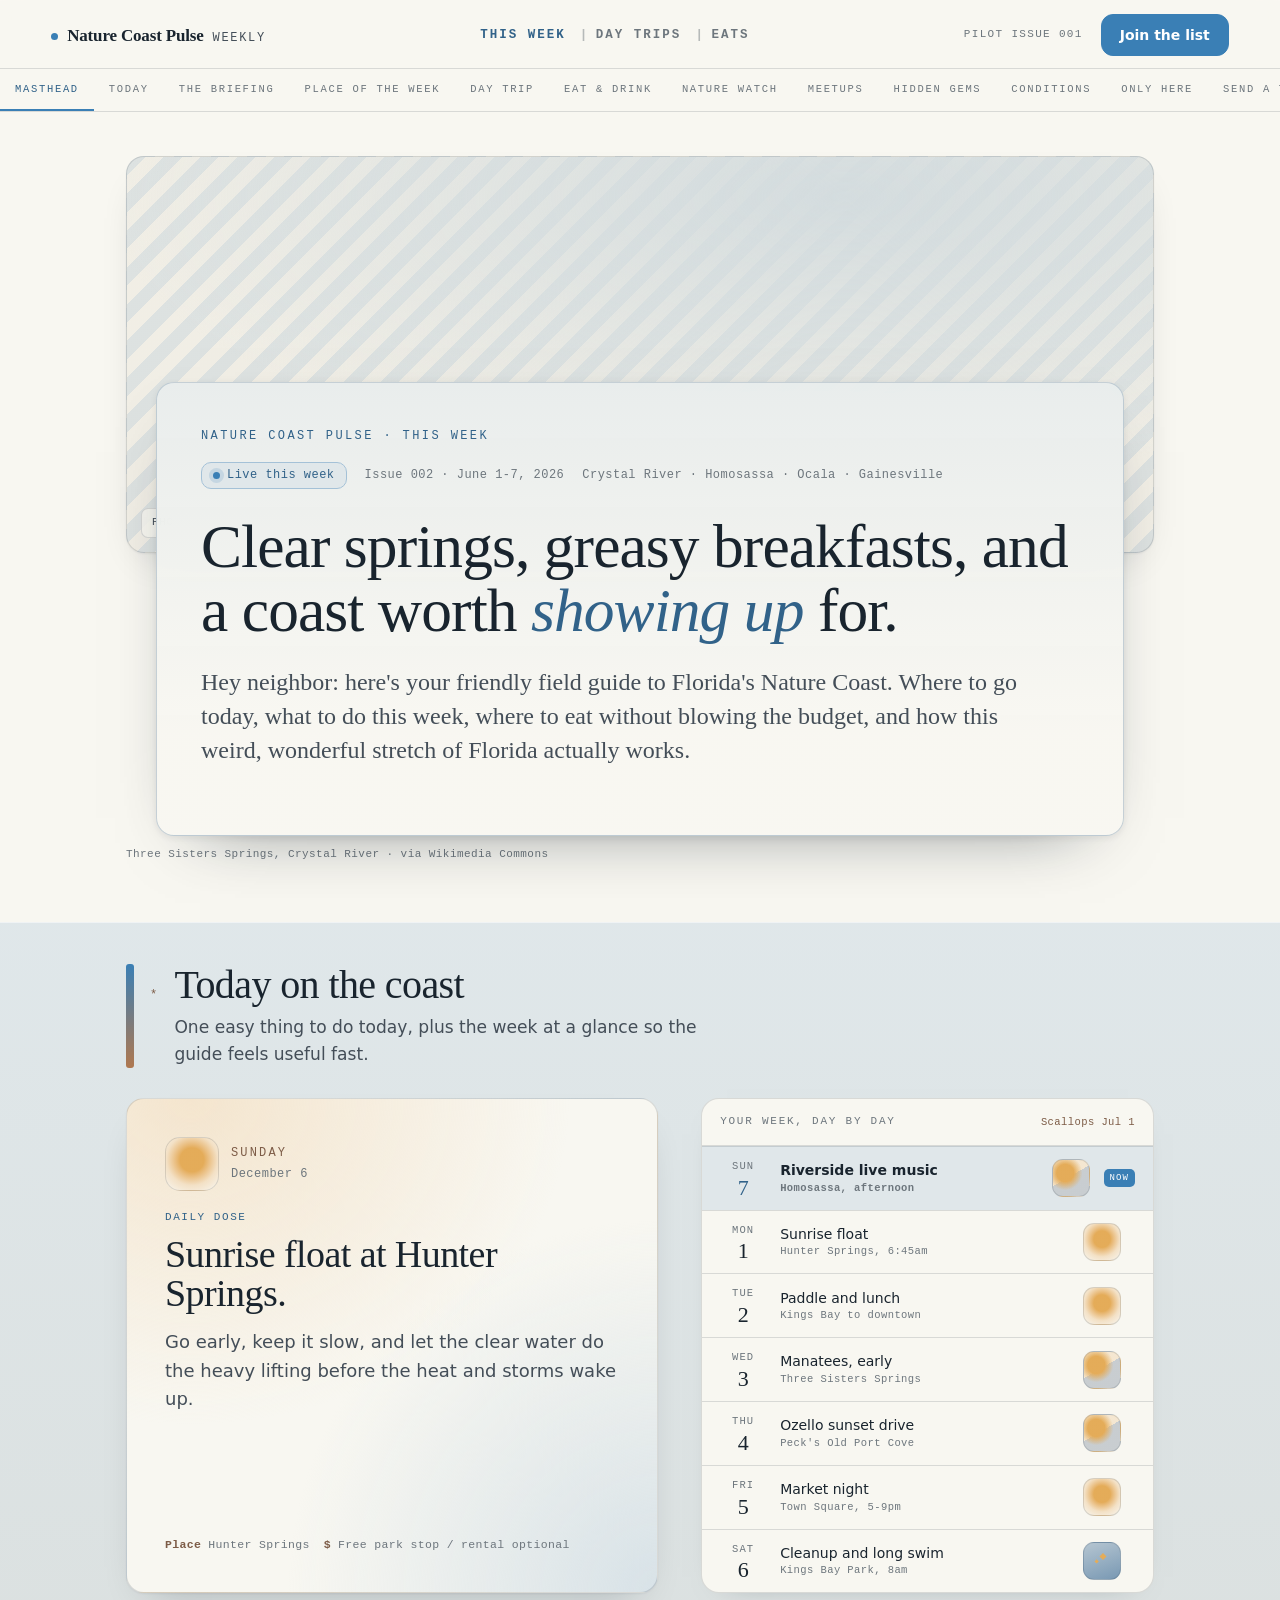
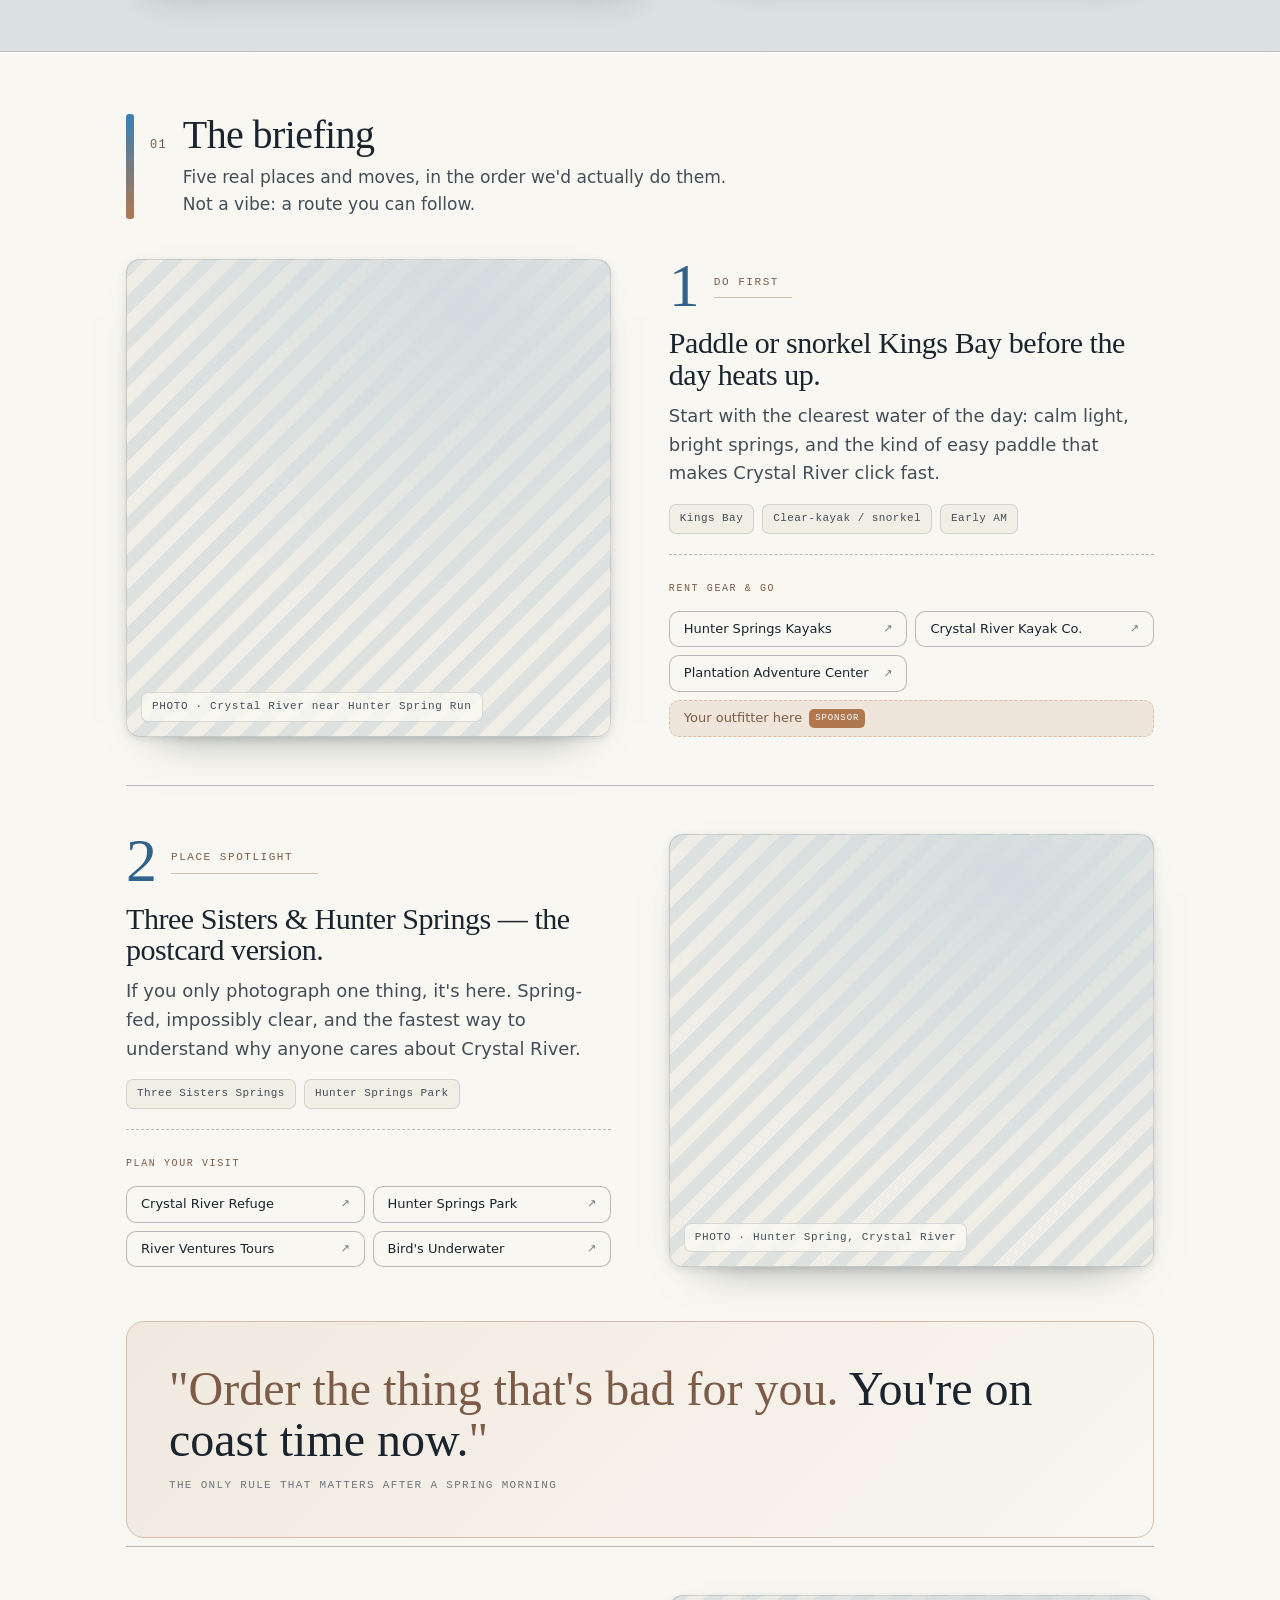
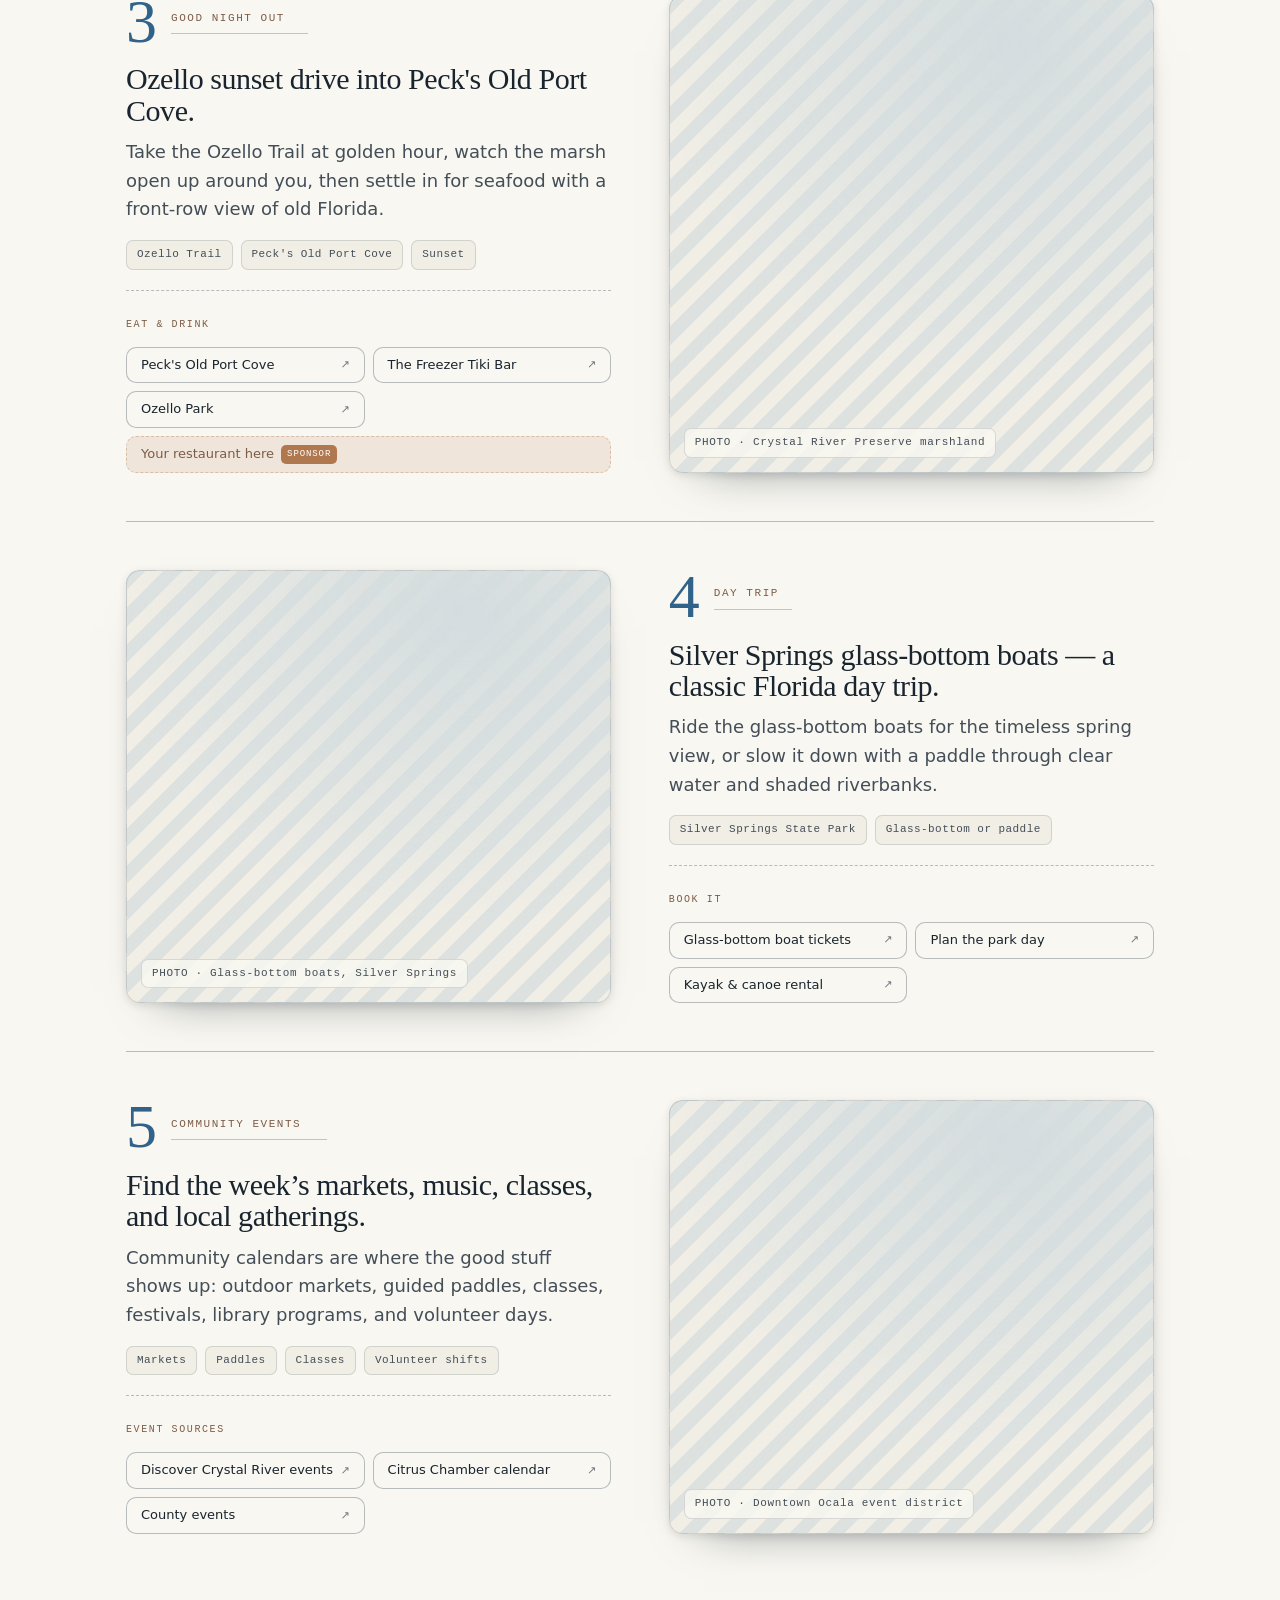
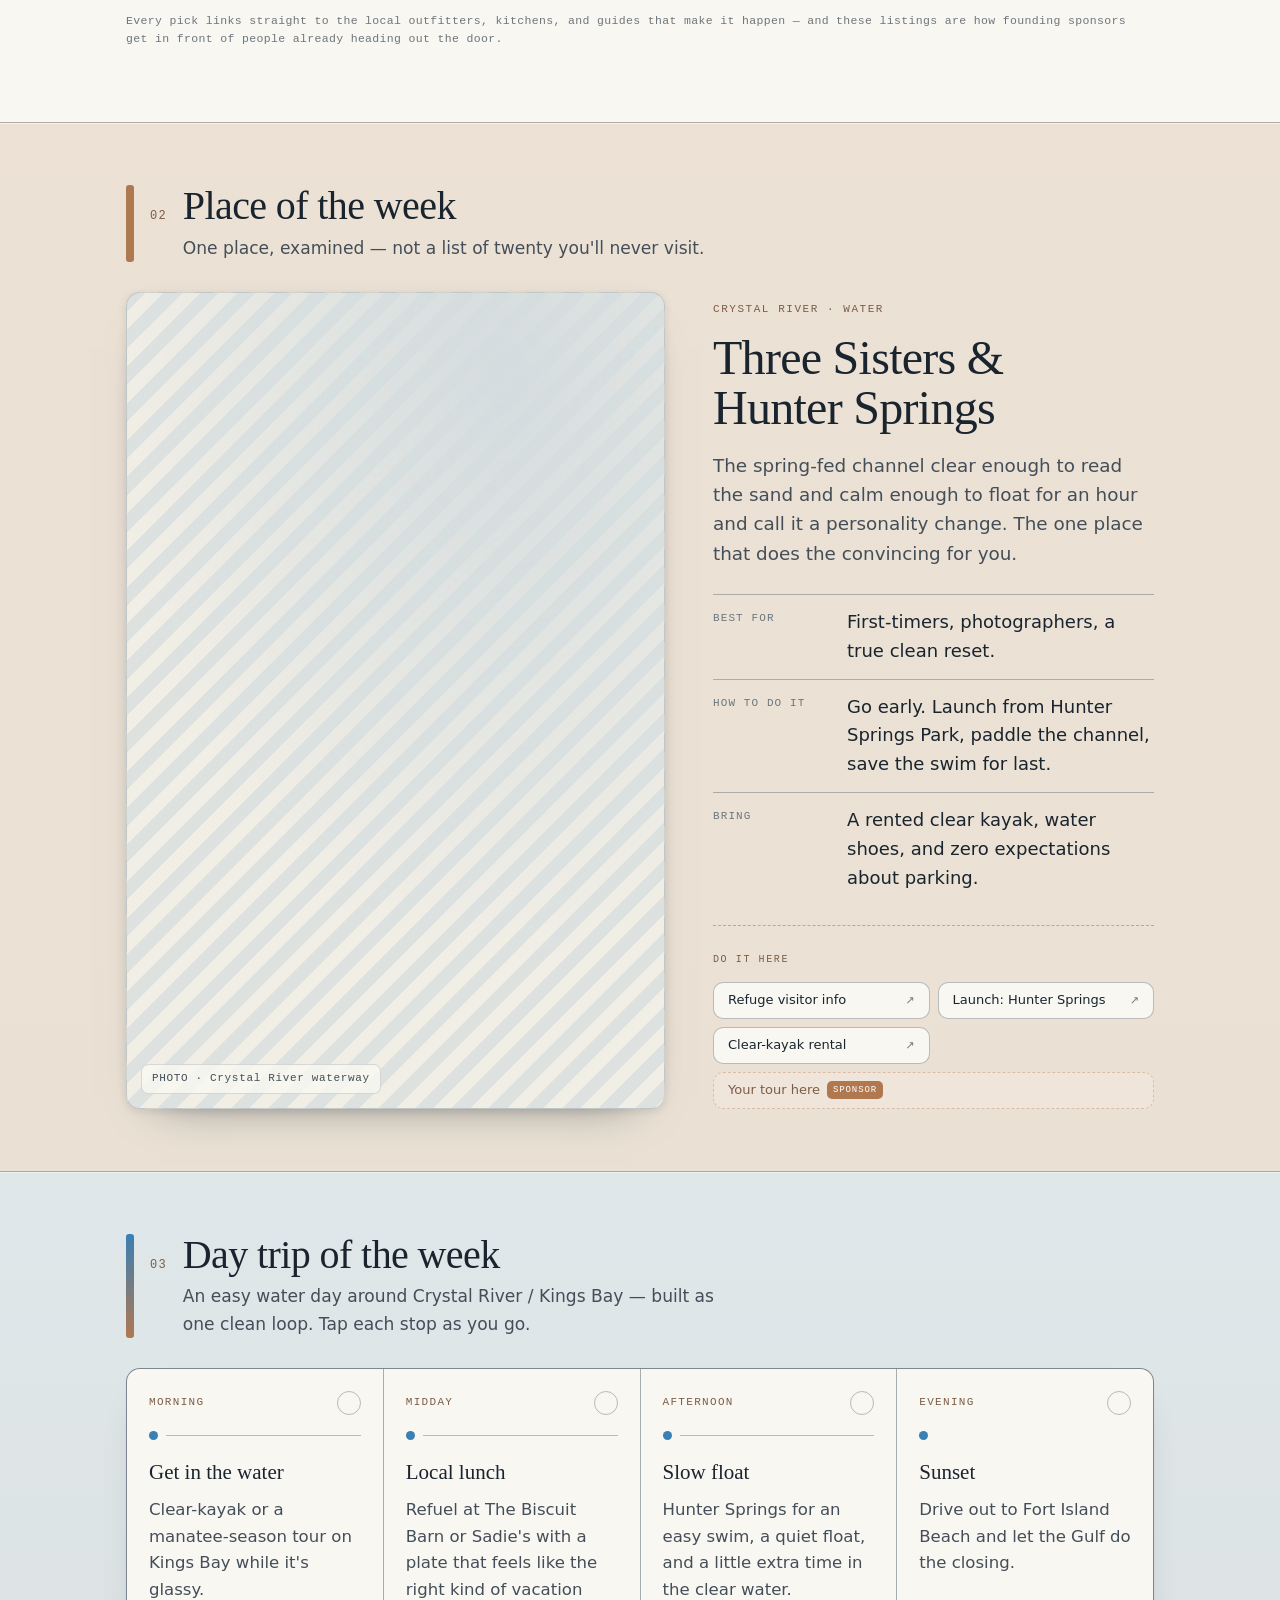
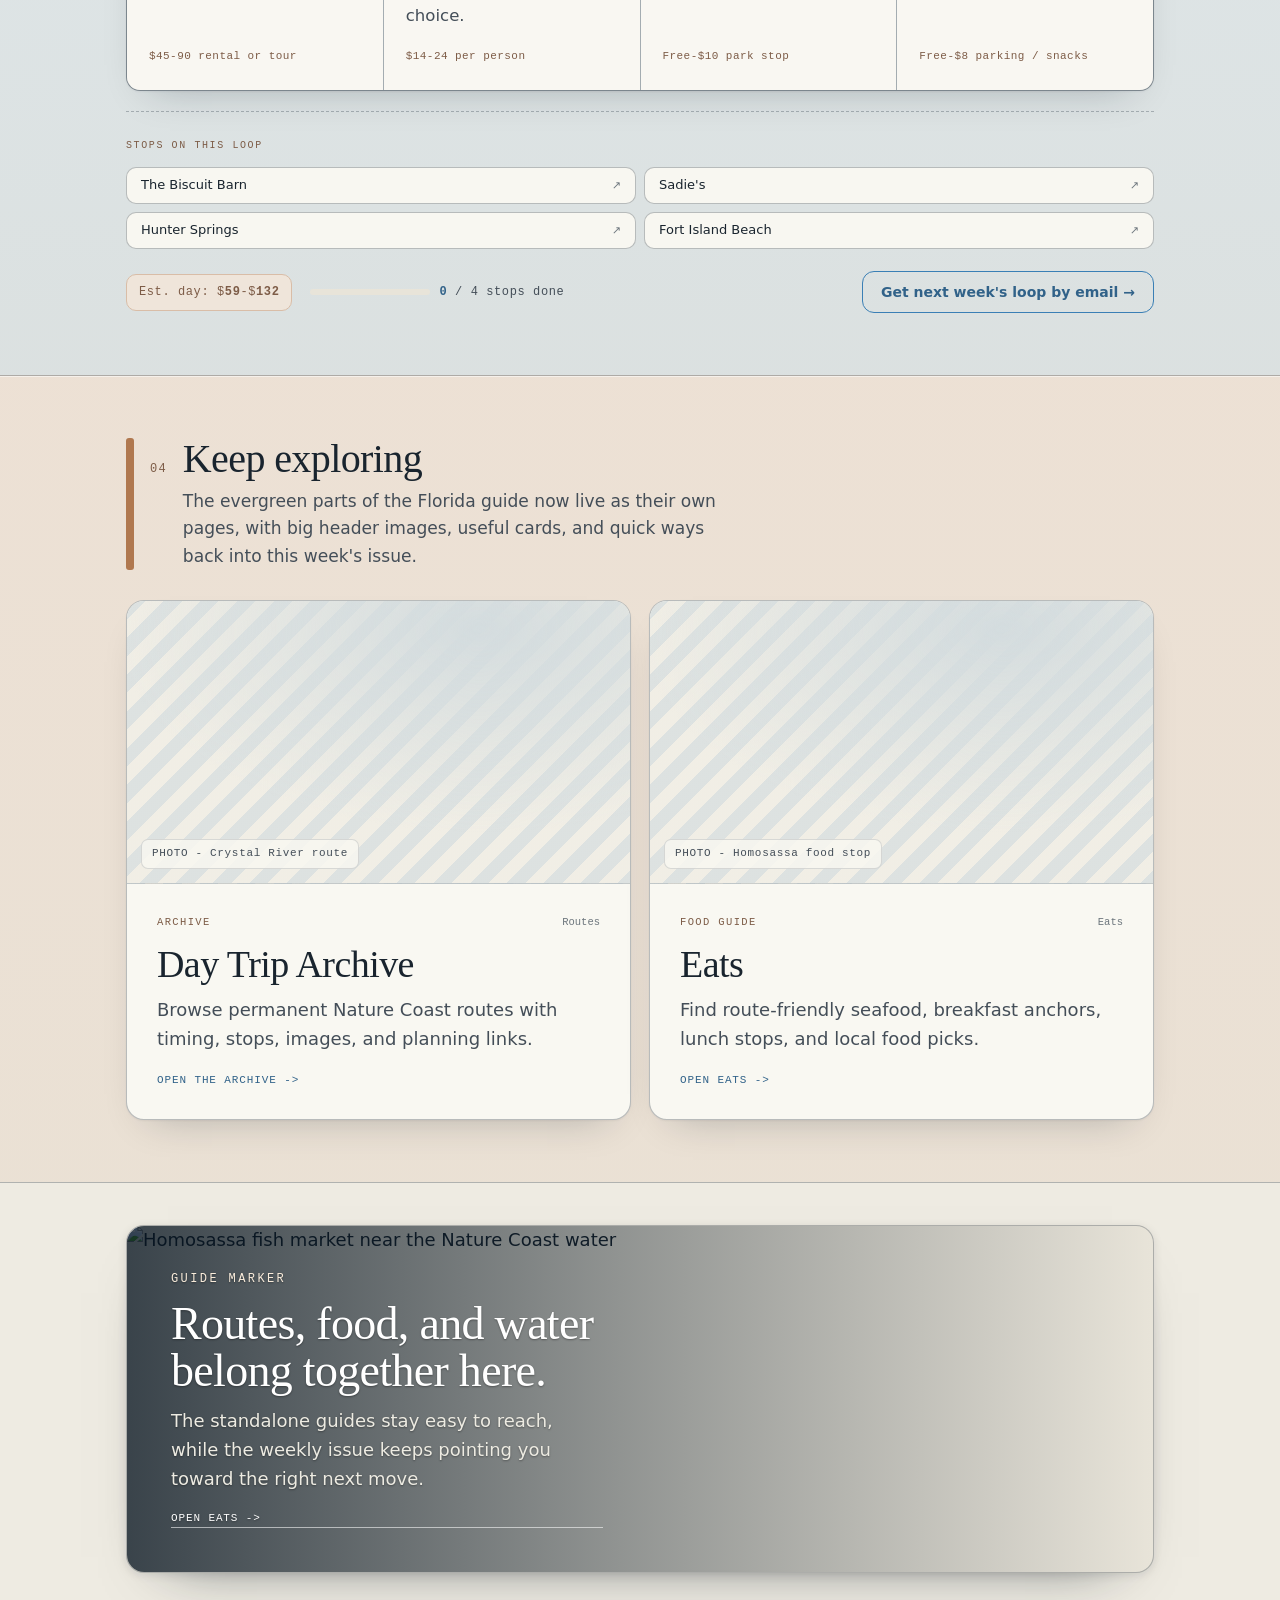
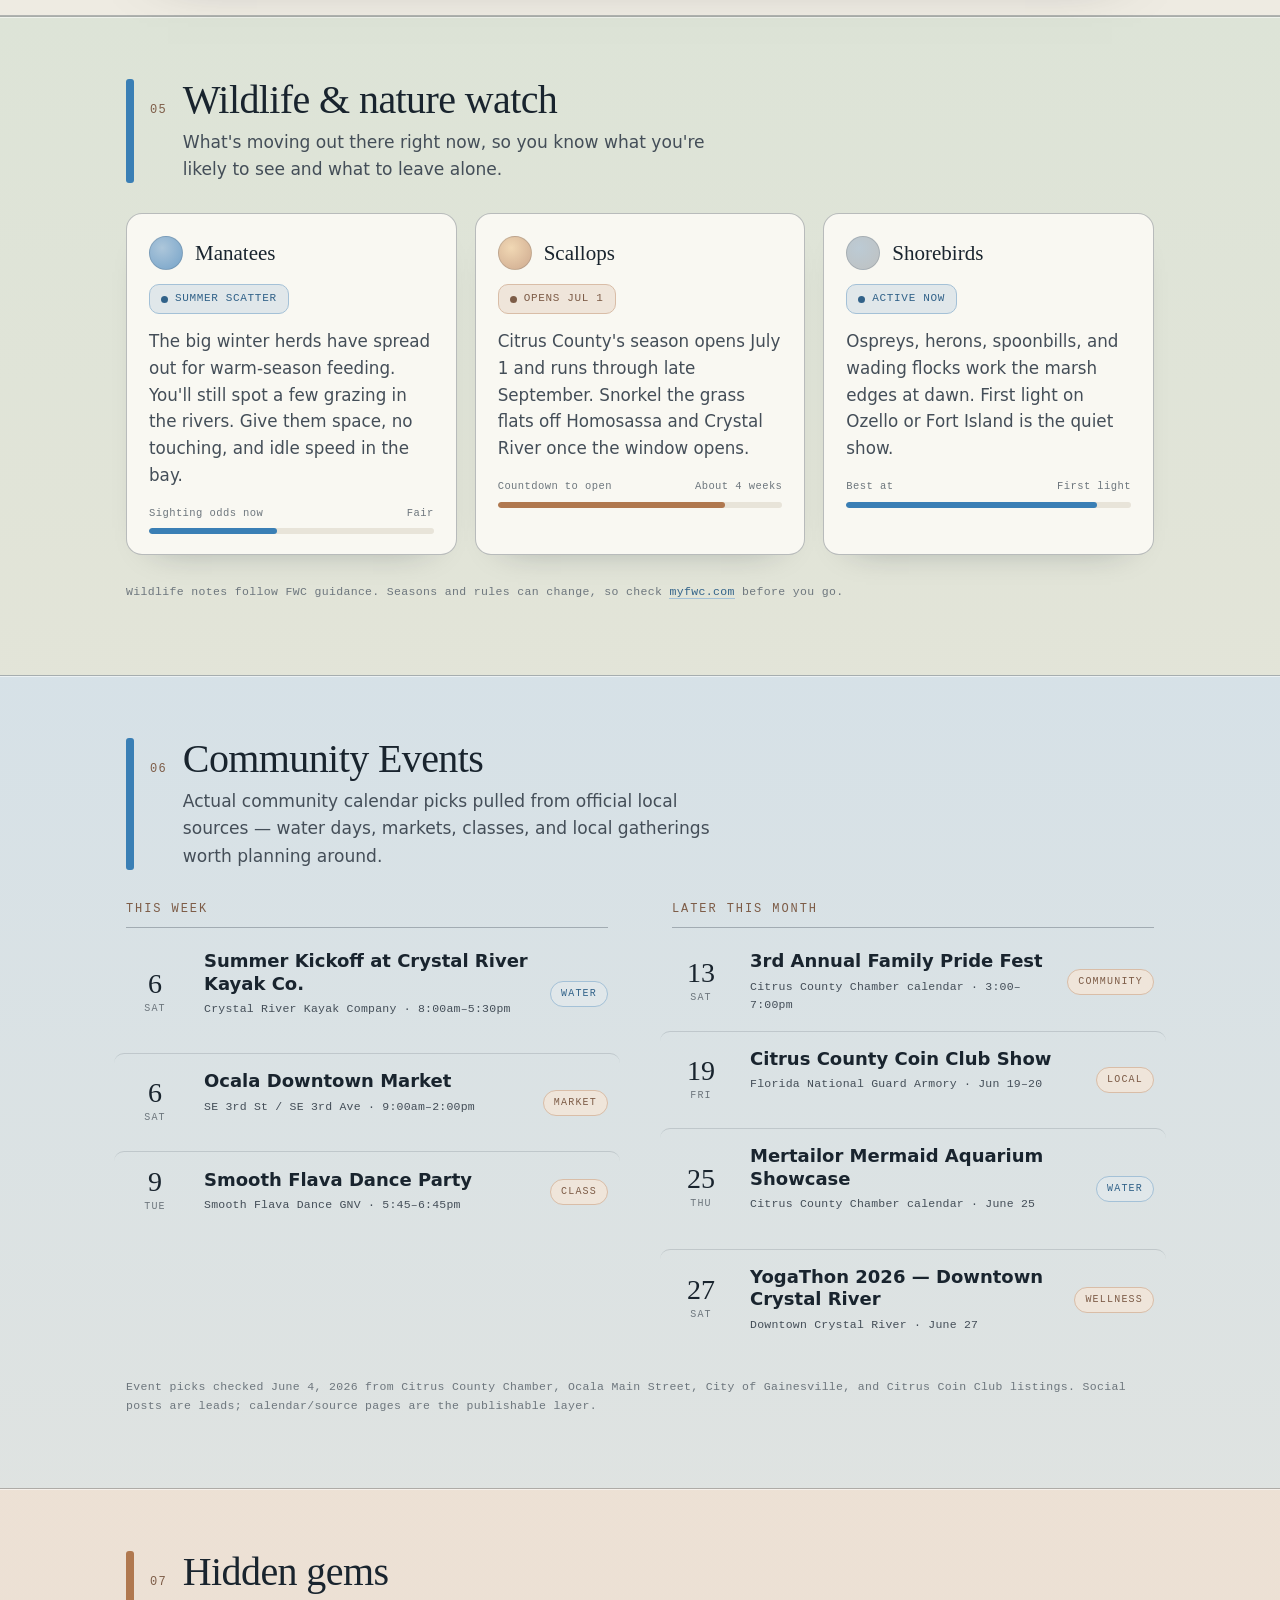
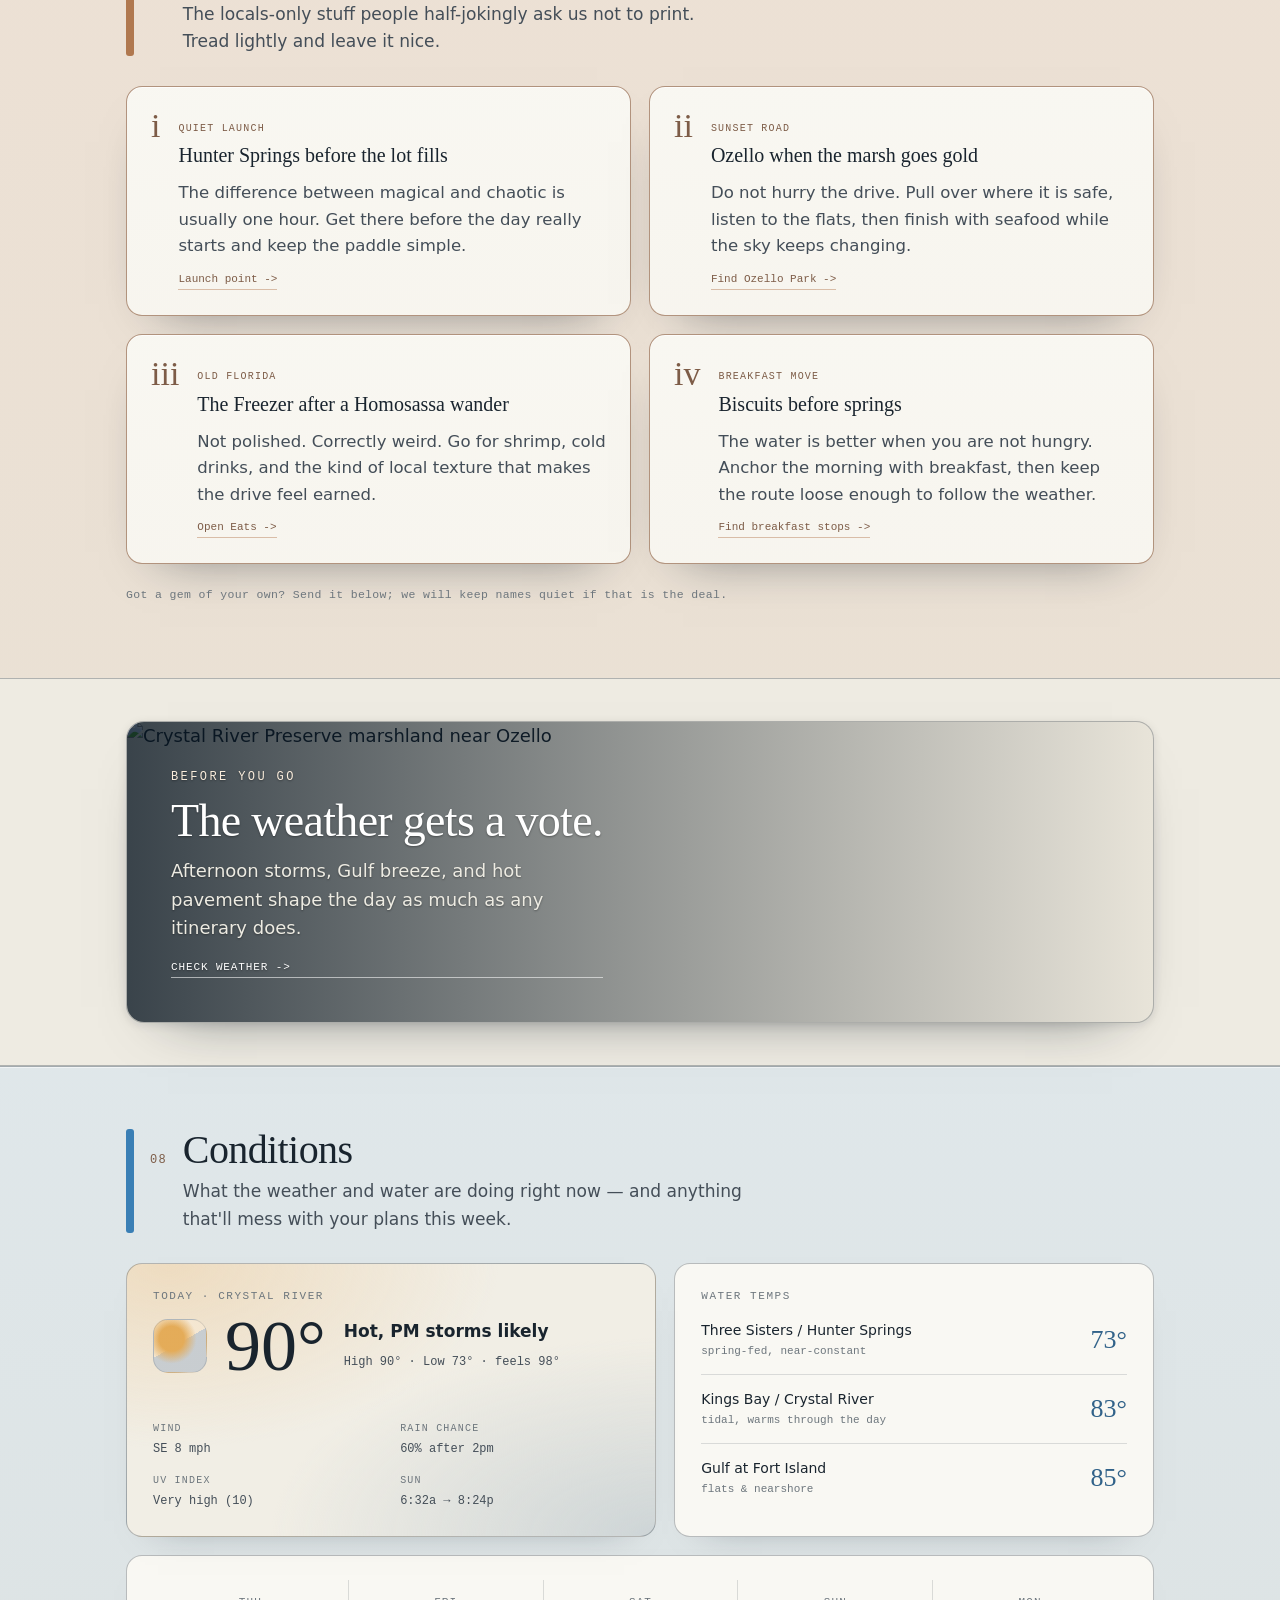
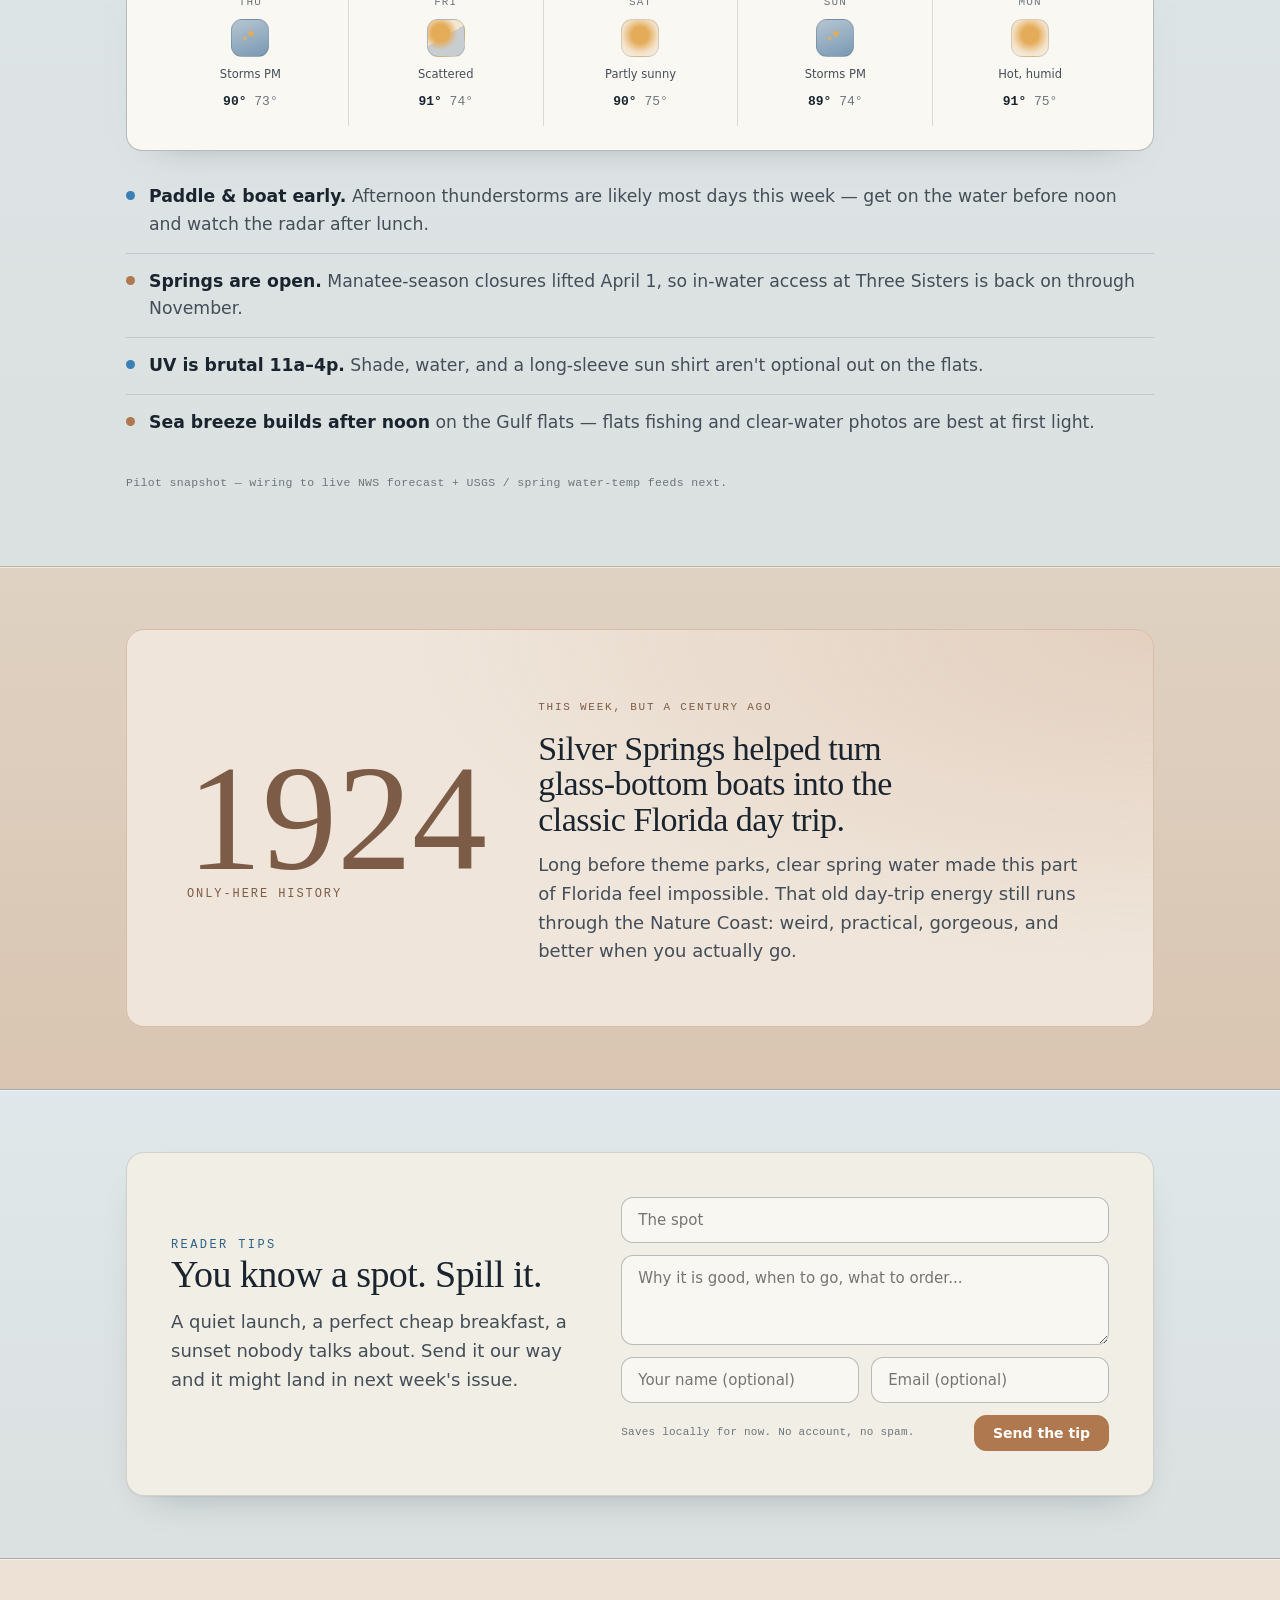
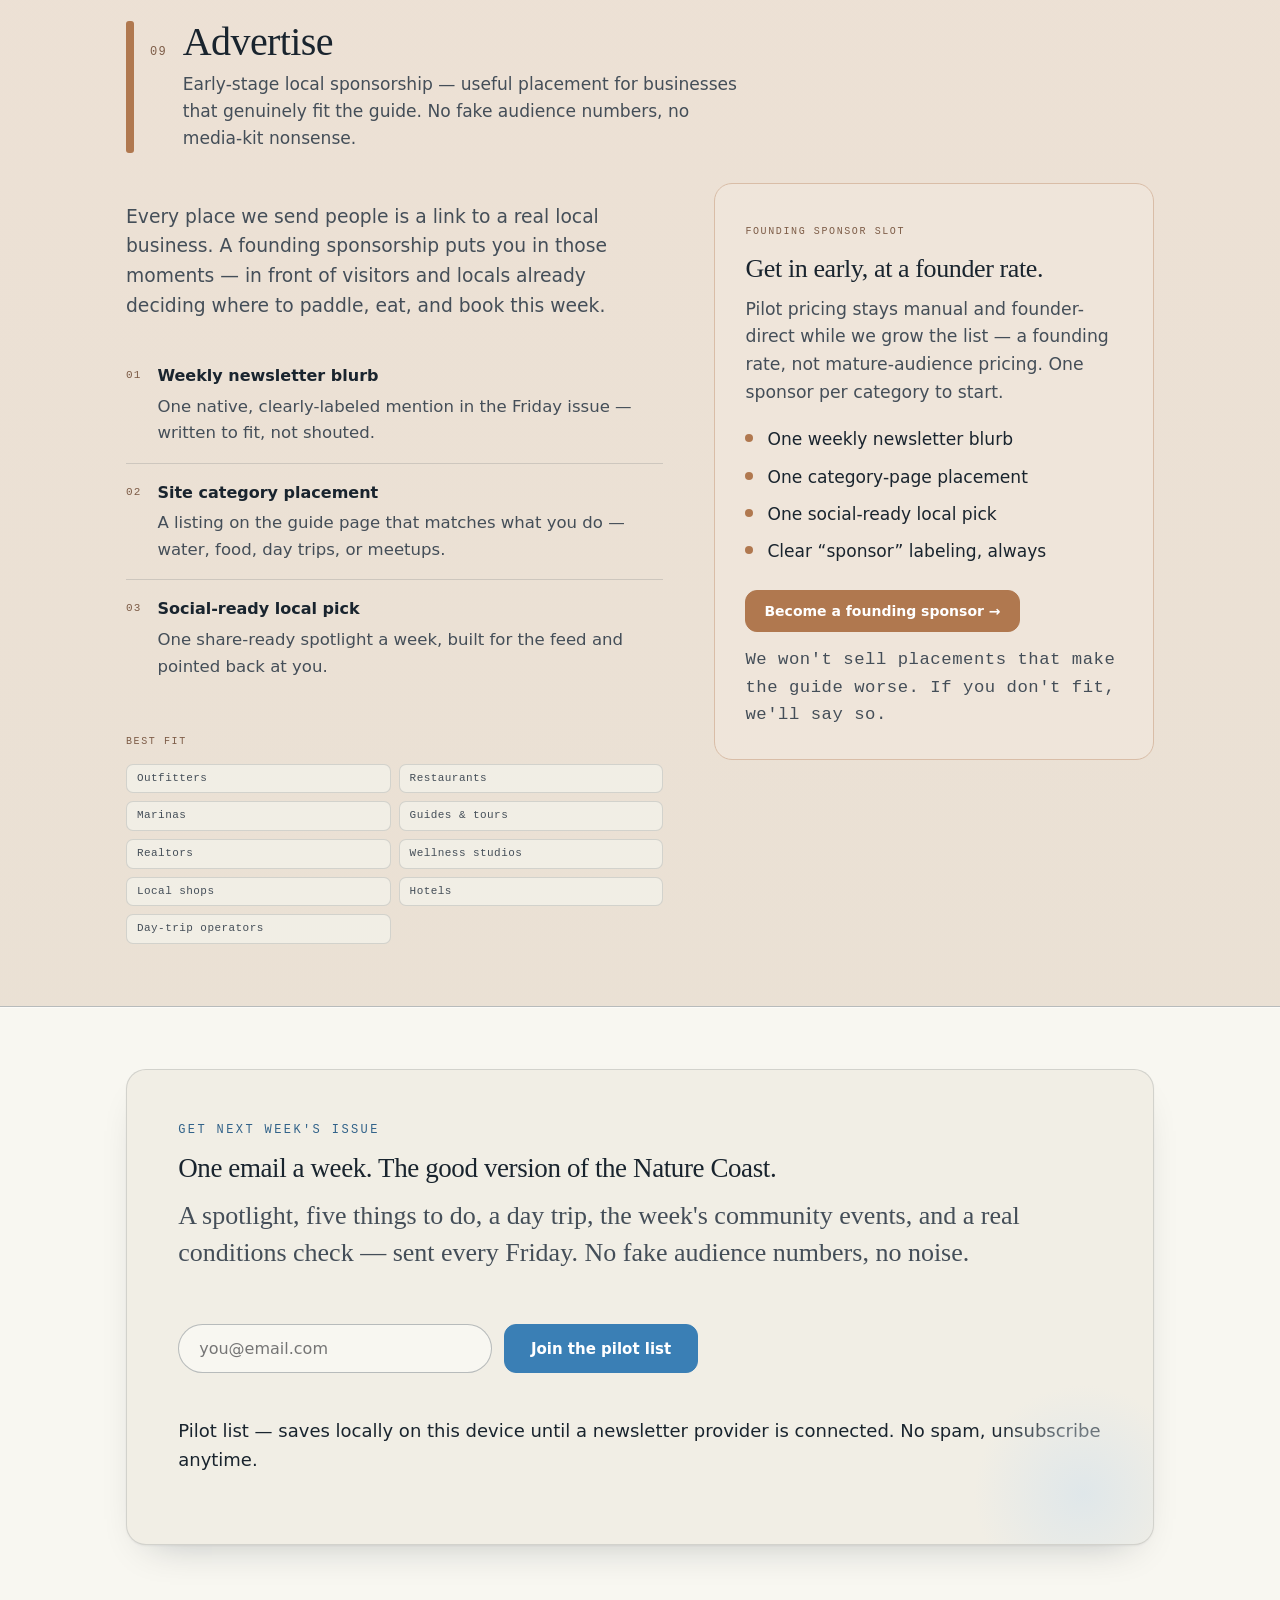
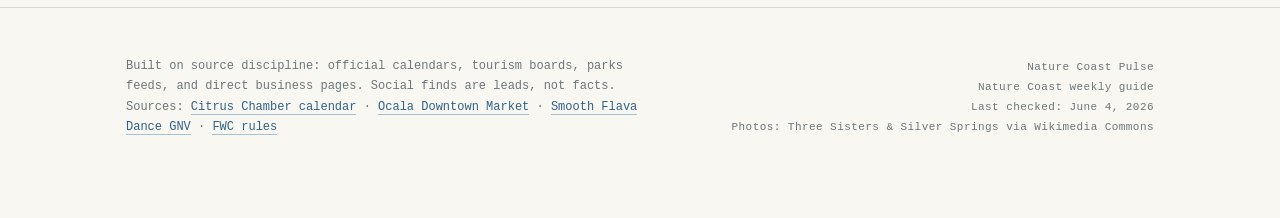
==== commit 68adb507: "Polish weekly guide layout details" ====
--- a/index.html
+++ b/index.html
@@ -305,24 +305,30 @@
 
   /* ---------- photo-led visual breaks ---------- */
   .visual-break{
-    position:relative; border-top:1px solid var(--line); border-bottom:1px solid var(--line);
-    background:var(--paper-3); min-height:260px; overflow:hidden; isolation:isolate;
-  }
-  .visual-break img{ position:absolute; inset:0; width:100%; height:100%; object-fit:cover; z-index:0; }
-  .visual-break::after{
+    padding:42px 0; border-top:1px solid var(--line-2); border-bottom:1px solid var(--line-2);
+    background:color-mix(in oklab, var(--paper-3) 64%, var(--paper)); isolation:isolate;
+  }
+  .break-panel{
+    position:relative; min-height:300px; overflow:hidden; border-radius:18px; border:1px solid var(--line-2);
+    box-shadow:0 26px 58px -42px oklch(0.18 0.03 245 / .68), 0 2px 10px oklch(0.18 0.03 245 / .10);
+    background:var(--paper-3);
+  }
+  .break-panel img{ position:absolute; inset:0; width:100%; height:100%; object-fit:cover; z-index:0; }
+  .break-panel::after{
     content:""; position:absolute; inset:0; z-index:1;
     background:linear-gradient(90deg, oklch(0.17 0.035 245 / .76), oklch(0.17 0.035 245 / .38) 48%, transparent);
   }
-  .visual-break .wrap{ position:relative; z-index:2; min-height:260px; display:flex; align-items:end; padding-top:44px; padding-bottom:38px; }
+  .break-panel .break-copy{ position:relative; z-index:2; min-height:300px; display:flex; flex-direction:column; justify-content:flex-end; padding:clamp(28px,4vw,44px); }
   .break-copy{ max-width:520px; color:#fff; text-shadow:0 1px 2px oklch(0 0 0 / .35); }
   .break-copy .kicker{ color:color-mix(in oklab, #fff 78%, var(--sun)); }
   .break-copy h3{ font-size:clamp(28px,3.6vw,46px); margin-top:10px; }
   .break-copy p{ margin:12px 0 0; color:oklch(0.94 0.012 95); max-width:48ch; }
   .break-copy a{ display:inline-flex; margin-top:16px; color:#fff; font-family:var(--font-mono); font-size:11px; letter-spacing:.08em; text-transform:uppercase; text-decoration:none; border-bottom:1px solid color-mix(in oklab, #fff 56%, transparent); }
   @media (max-width:680px){
-    .visual-break{ min-height:230px; }
-    .visual-break::after{ background:linear-gradient(0deg, oklch(0.17 0.035 245 / .78), oklch(0.17 0.035 245 / .22)); }
-    .visual-break .wrap{ min-height:230px; padding-top:34px; padding-bottom:30px; padding-right:48px; }
+    .visual-break{ padding:30px 0; }
+    .break-panel{ min-height:260px; border-radius:14px; }
+    .break-panel::after{ background:linear-gradient(0deg, oklch(0.17 0.035 245 / .78), oklch(0.17 0.035 245 / .22)); }
+    .break-panel .break-copy{ min-height:260px; padding:26px 48px 28px 24px; }
   }
 
   /* ---------- briefing (editorial rows w/ photos) ---------- */
@@ -519,7 +525,13 @@
   .wild .meter .track i.acc{ background:var(--accent); }
   .wild .meter .track i.ert{ background:var(--earth); }
   .gems-grid{ display:grid; grid-template-columns:repeat(2,1fr); gap:18px; margin-top:6px; }
-  .gem{ display:grid; grid-template-columns:auto 1fr; gap:18px; align-items:start; padding:22px; border:1px solid var(--earth-line); border-radius:16px; background:color-mix(in oklab, var(--earth-soft) 88%, var(--paper)); box-shadow:0 16px 36px -30px oklch(0.2 0.03 245 / .44); }
+  .gem{
+    display:grid; grid-template-columns:auto 1fr; gap:18px; align-items:start; padding:24px;
+    border:1px solid color-mix(in oklab, var(--earth) 58%, var(--line-2));
+    border-radius:16px;
+    background:linear-gradient(180deg, color-mix(in oklab, var(--paper) 96%, #fff) 0%, color-mix(in oklab, var(--paper) 90%, var(--earth-soft)) 100%);
+    box-shadow:0 22px 50px -34px oklch(0.2 0.03 245 / .58), 0 1px 0 color-mix(in oklab, #fff 70%, transparent) inset;
+  }
   .gem .gn{ font-family:var(--font-display); font-size:34px; line-height:.9; color:var(--earth-ink); font-weight:400; }
   .gem h4{ font-family:var(--font-display); font-size:20px; font-weight:500; margin:0; }
   .gem .tag-spot{ font-family:var(--font-mono); font-size:10px; letter-spacing:.12em; text-transform:uppercase; color:var(--earth-ink); }
@@ -1061,13 +1073,15 @@
     </section>
 
     <div class="visual-break rv" aria-label="Homosassa food and water guide marker">
-      <img alt="Homosassa fish market near the Nature Coast water" src="https://commons.wikimedia.org/wiki/Special:FilePath/The_fish_market_in_Homosassa,_Florida.jpg?width=1600">
       <div class="wrap">
-        <div class="break-copy">
-          <div class="kicker">Guide marker</div>
-          <h3>Routes, food, and water belong together here.</h3>
-          <p>The standalone guides stay easy to reach, while the weekly issue keeps pointing you toward the right next move.</p>
-          <a href="eats.html">Open Eats -></a>
+        <div class="break-panel">
+          <img alt="Homosassa fish market near the Nature Coast water" src="https://commons.wikimedia.org/wiki/Special:FilePath/The_fish_market_in_Homosassa,_Florida.jpg?width=1600">
+          <div class="break-copy">
+            <div class="kicker">Guide marker</div>
+            <h3>Routes, food, and water belong together here.</h3>
+            <p>The standalone guides stay easy to reach, while the weekly issue keeps pointing you toward the right next move.</p>
+            <a href="eats.html">Open Eats -></a>
+          </div>
         </div>
       </div>
     </div>
@@ -1269,13 +1283,15 @@
     </section>
 
     <div class="visual-break rv" aria-label="Ozello marsh weather guide marker">
-      <img alt="Crystal River Preserve marshland near Ozello" src="https://commons.wikimedia.org/wiki/Special:FilePath/Crystal_River_Preserve_State_Park_2.jpg?width=1600">
       <div class="wrap">
-        <div class="break-copy">
-          <div class="kicker">Before you go</div>
-          <h3>The weather gets a vote.</h3>
-          <p>Afternoon storms, Gulf breeze, and hot pavement shape the day as much as any itinerary does.</p>
-          <a href="#conditions">Check weather -></a>
+        <div class="break-panel">
+          <img alt="Crystal River Preserve marshland near Ozello" src="https://commons.wikimedia.org/wiki/Special:FilePath/Crystal_River_Preserve_State_Park_2.jpg?width=1600">
+          <div class="break-copy">
+            <div class="kicker">Before you go</div>
+            <h3>The weather gets a vote.</h3>
+            <p>Afternoon storms, Gulf breeze, and hot pavement shape the day as much as any itinerary does.</p>
+            <a href="#conditions">Check weather -></a>
+          </div>
         </div>
       </div>
     </div>
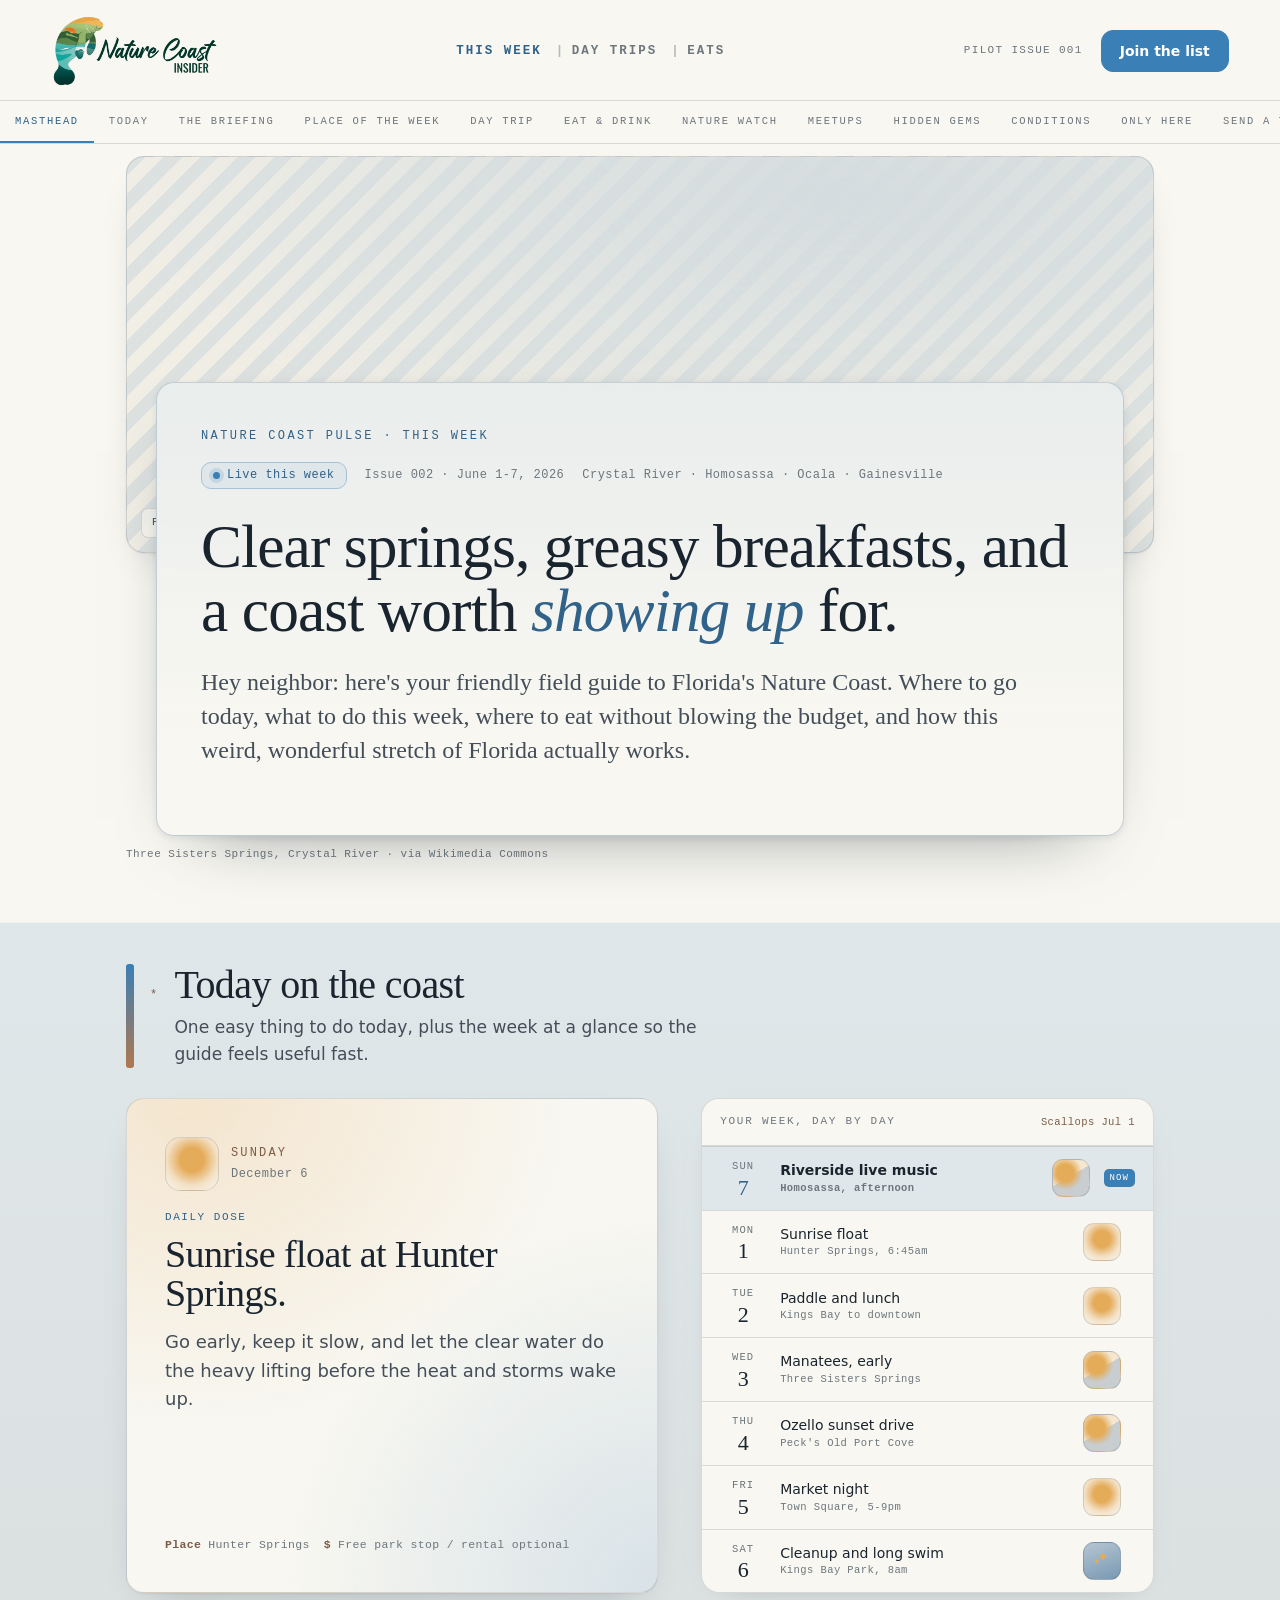
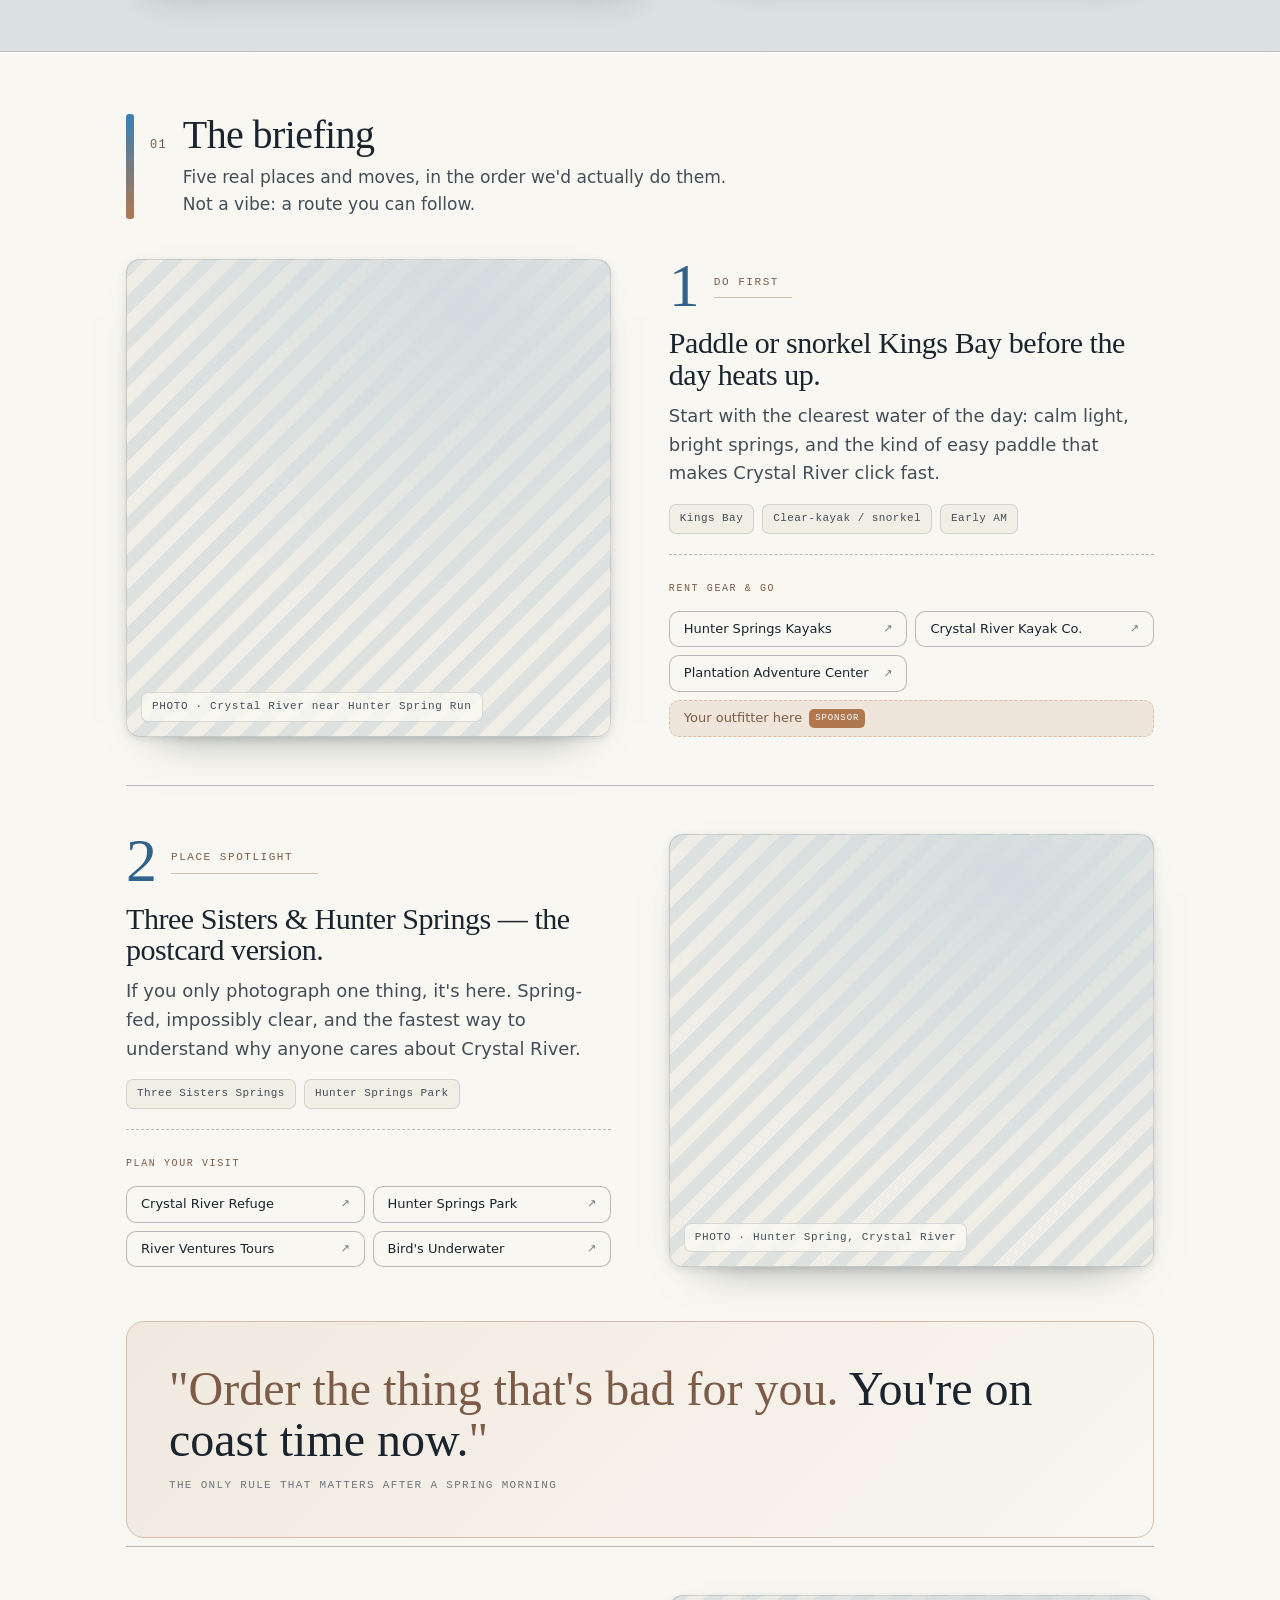
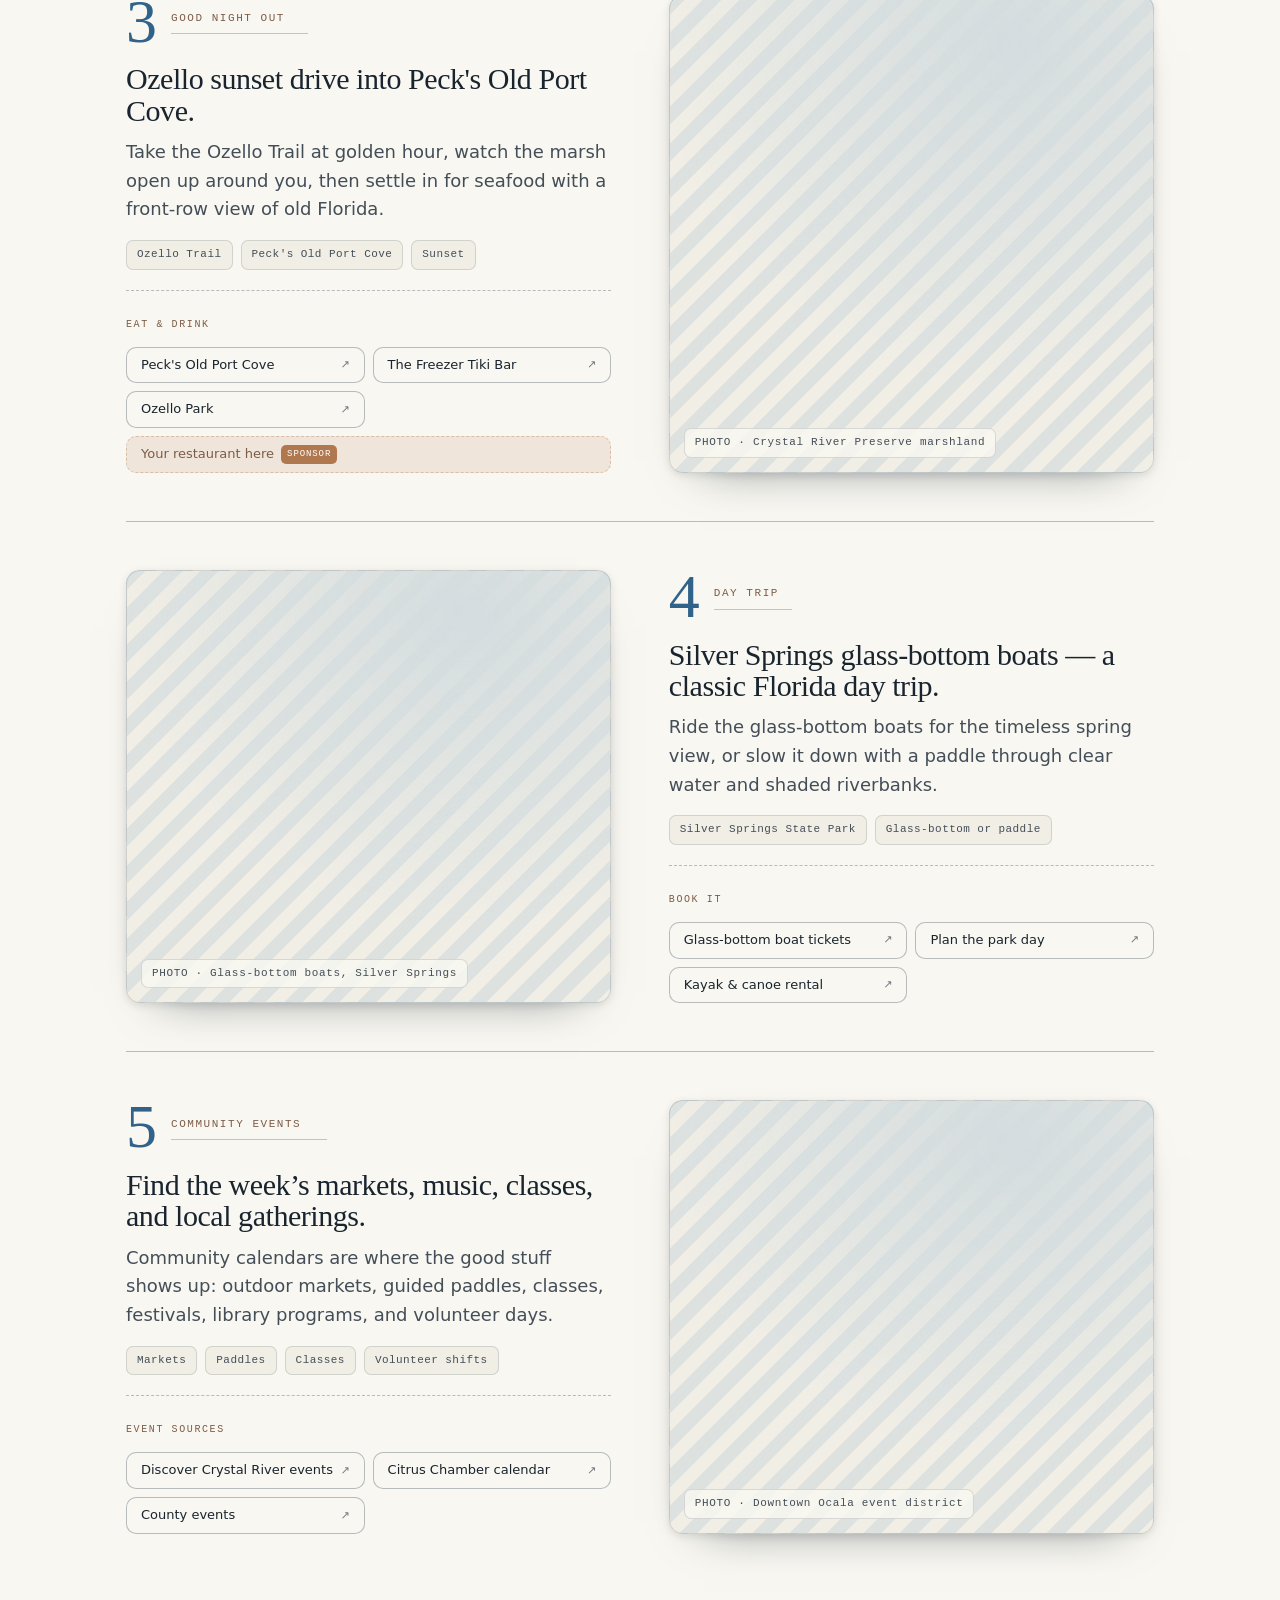
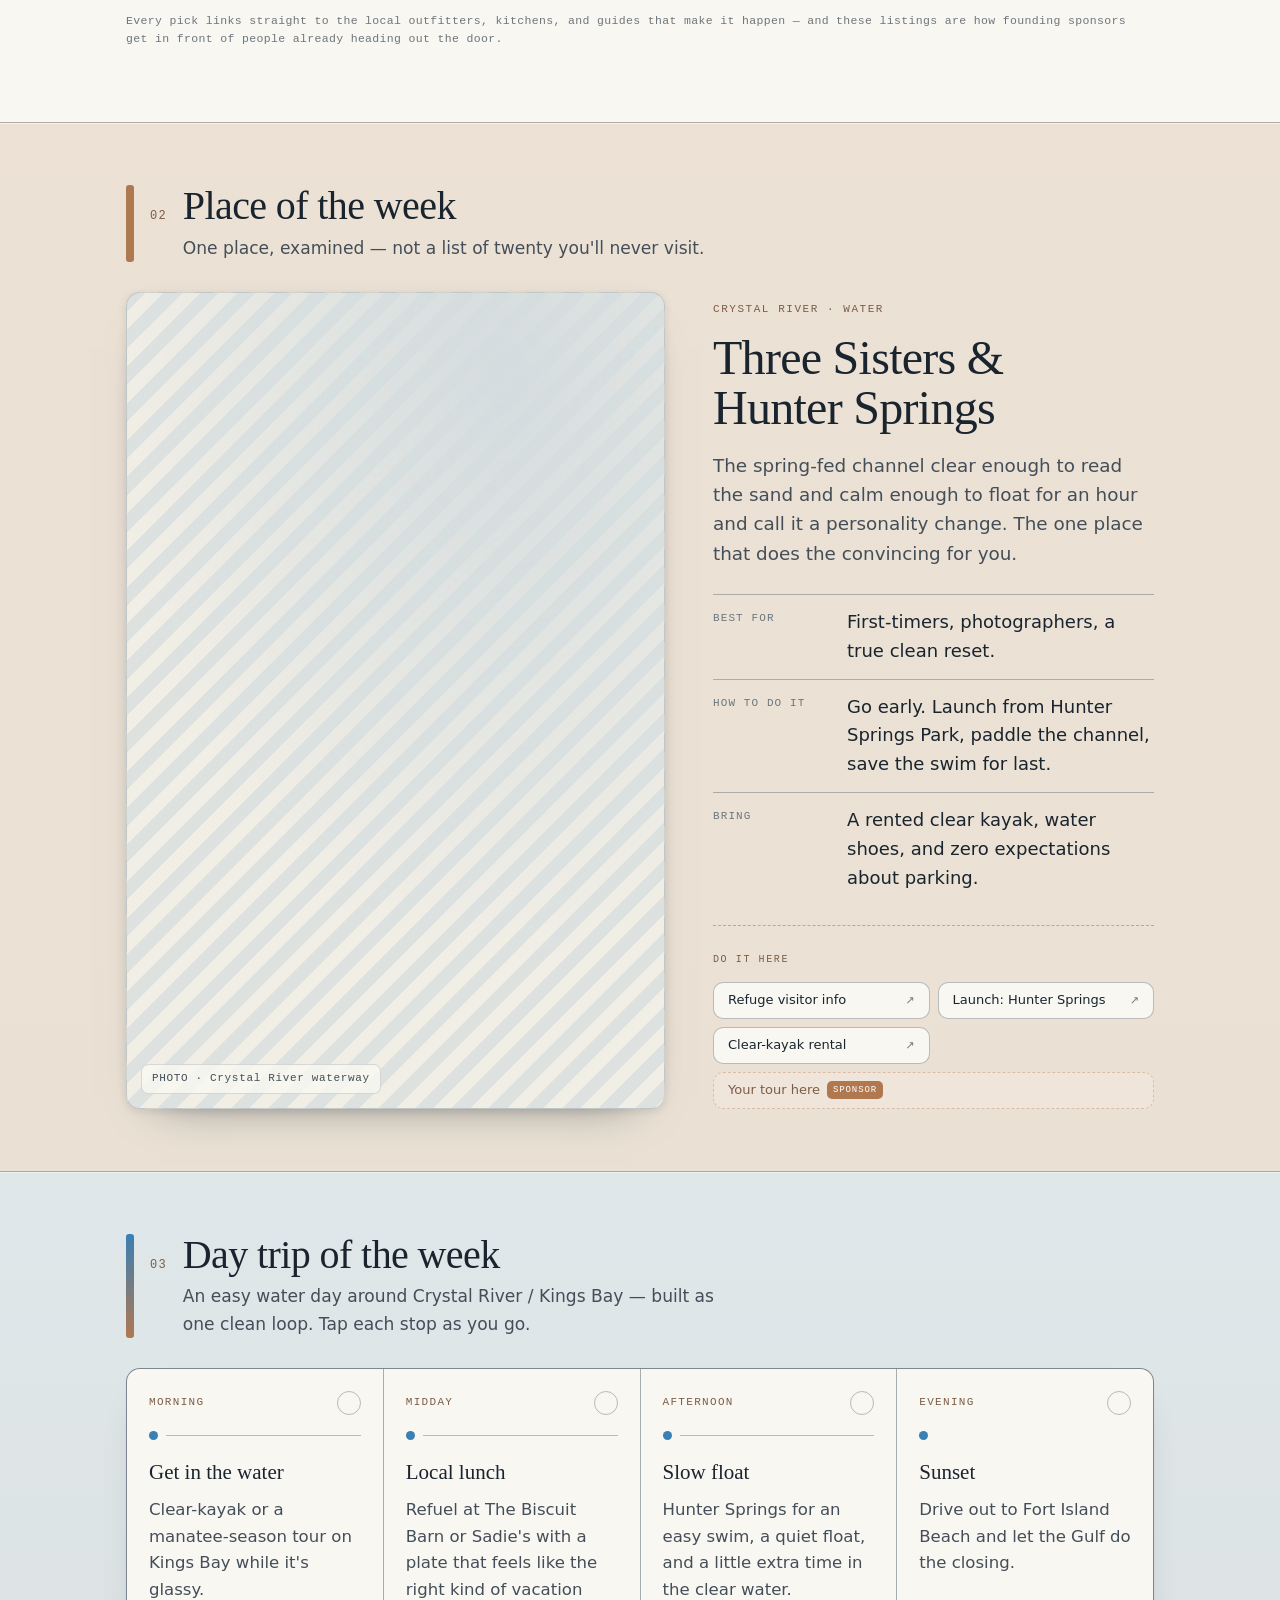
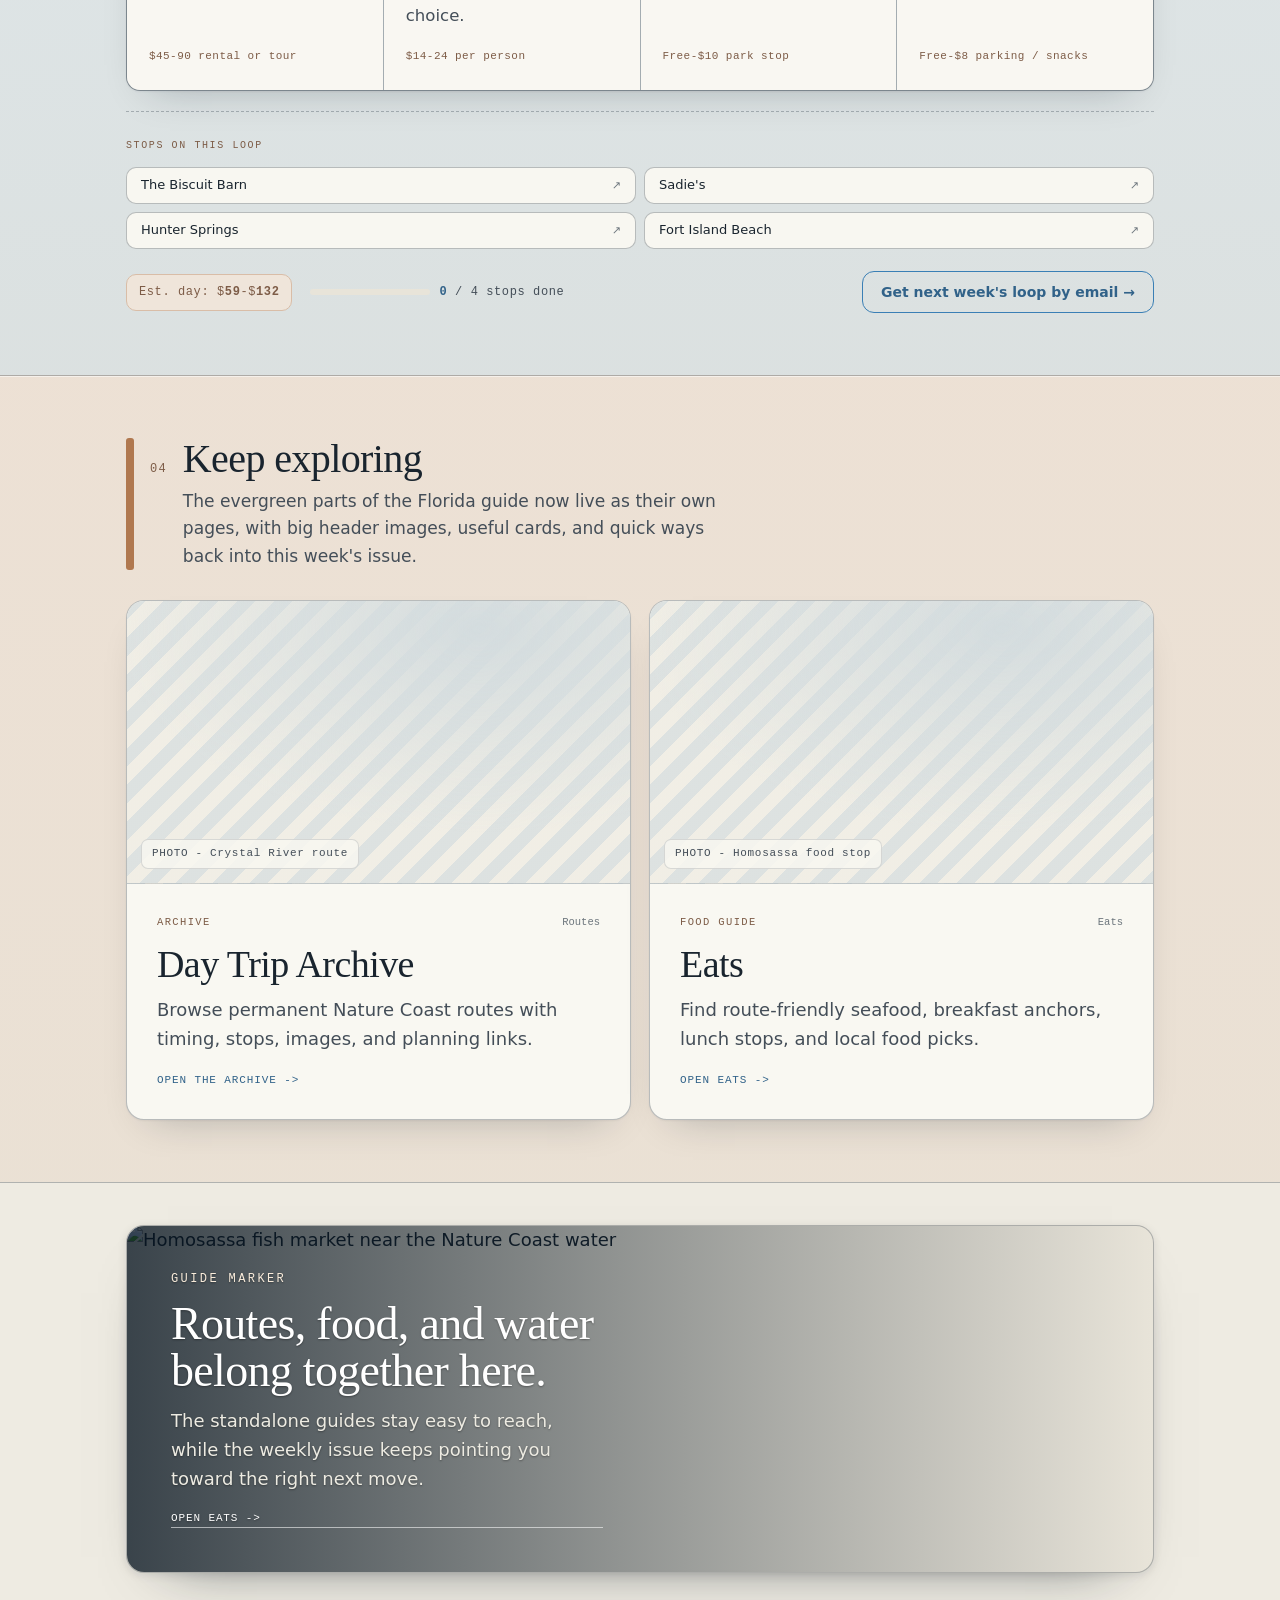
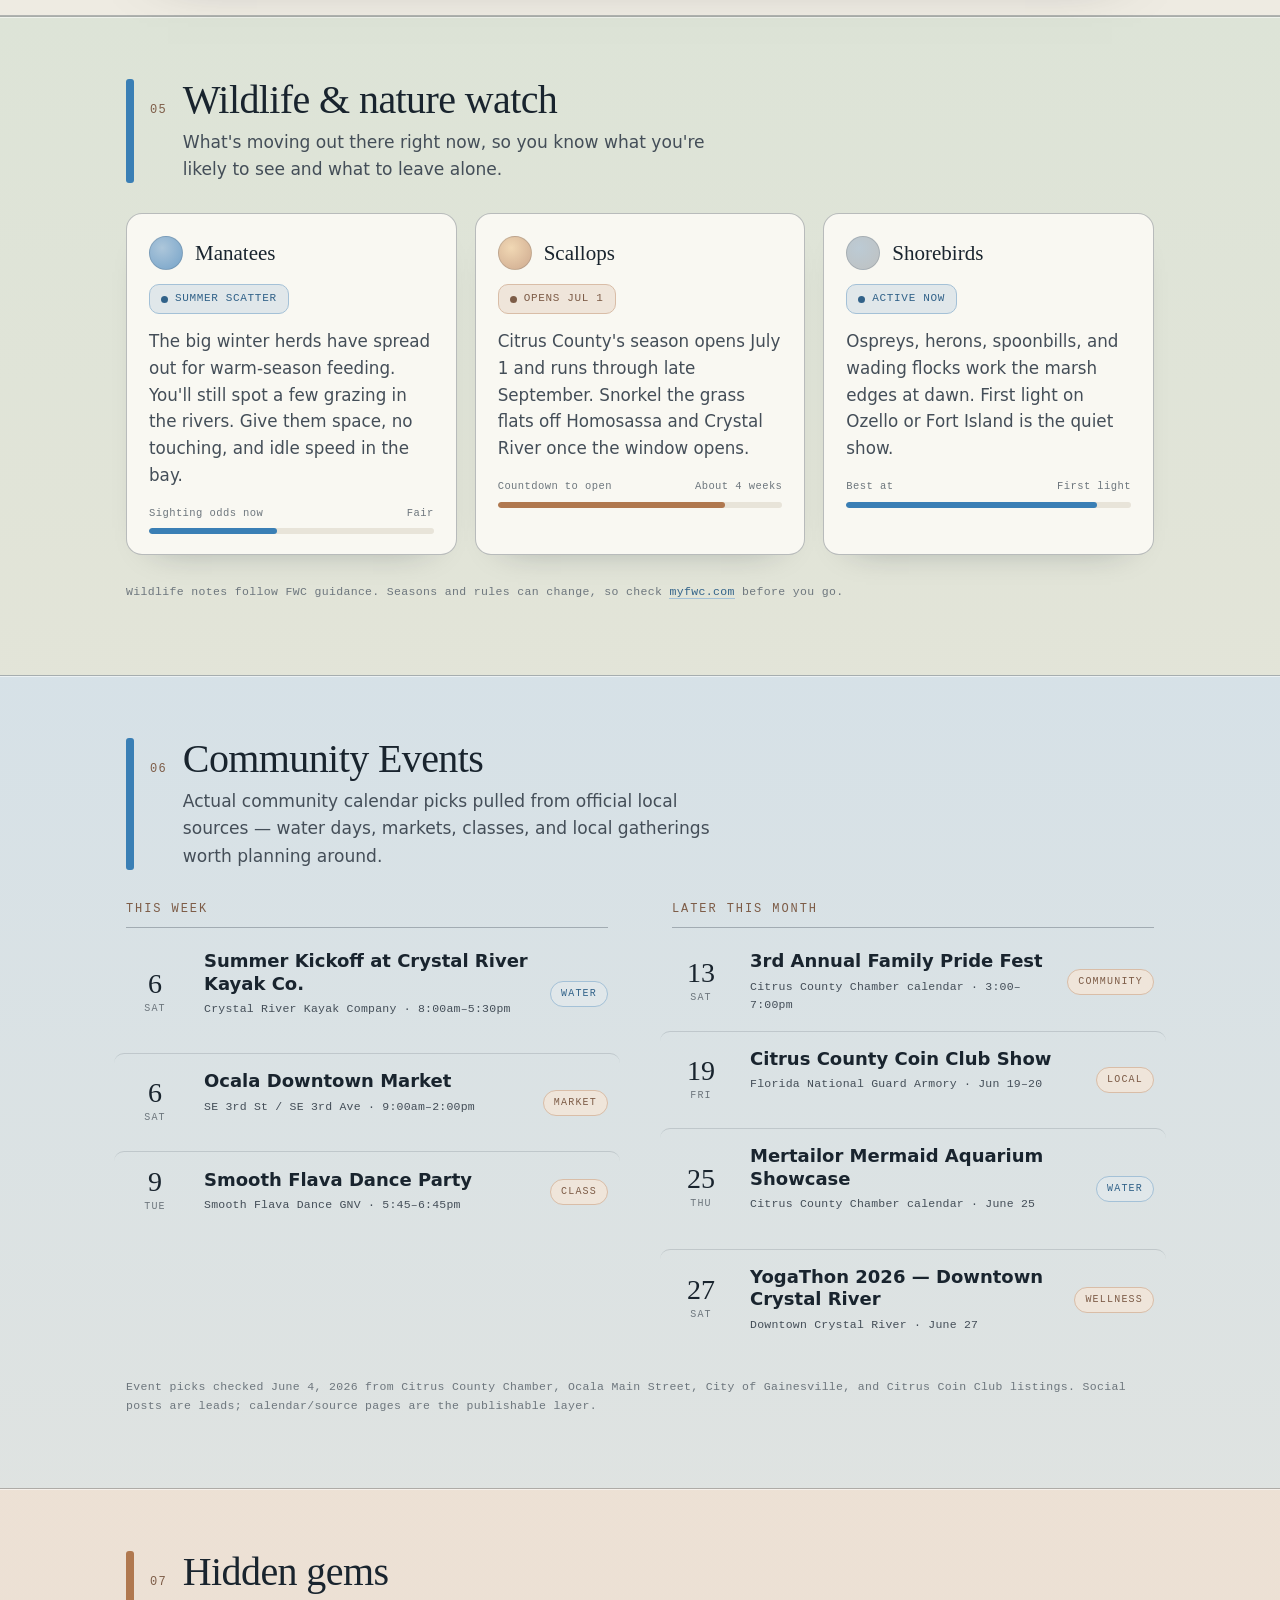
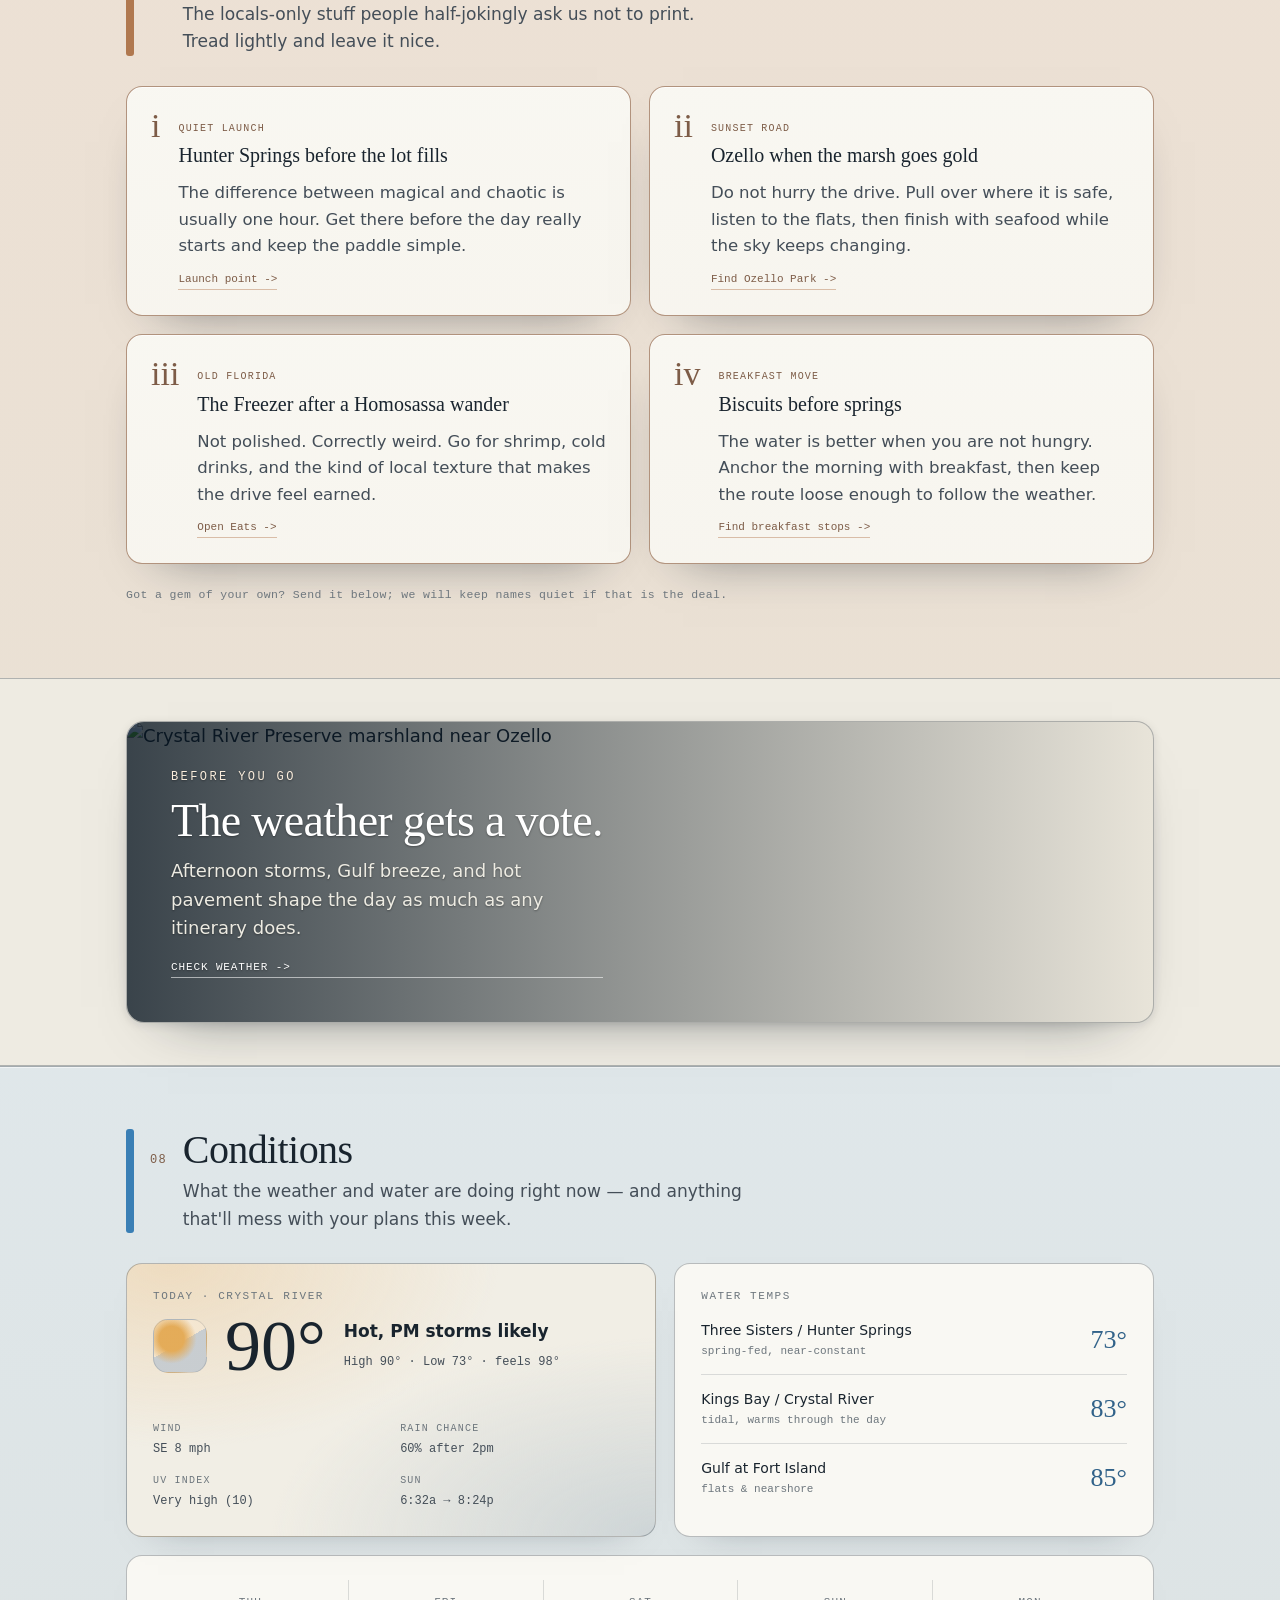
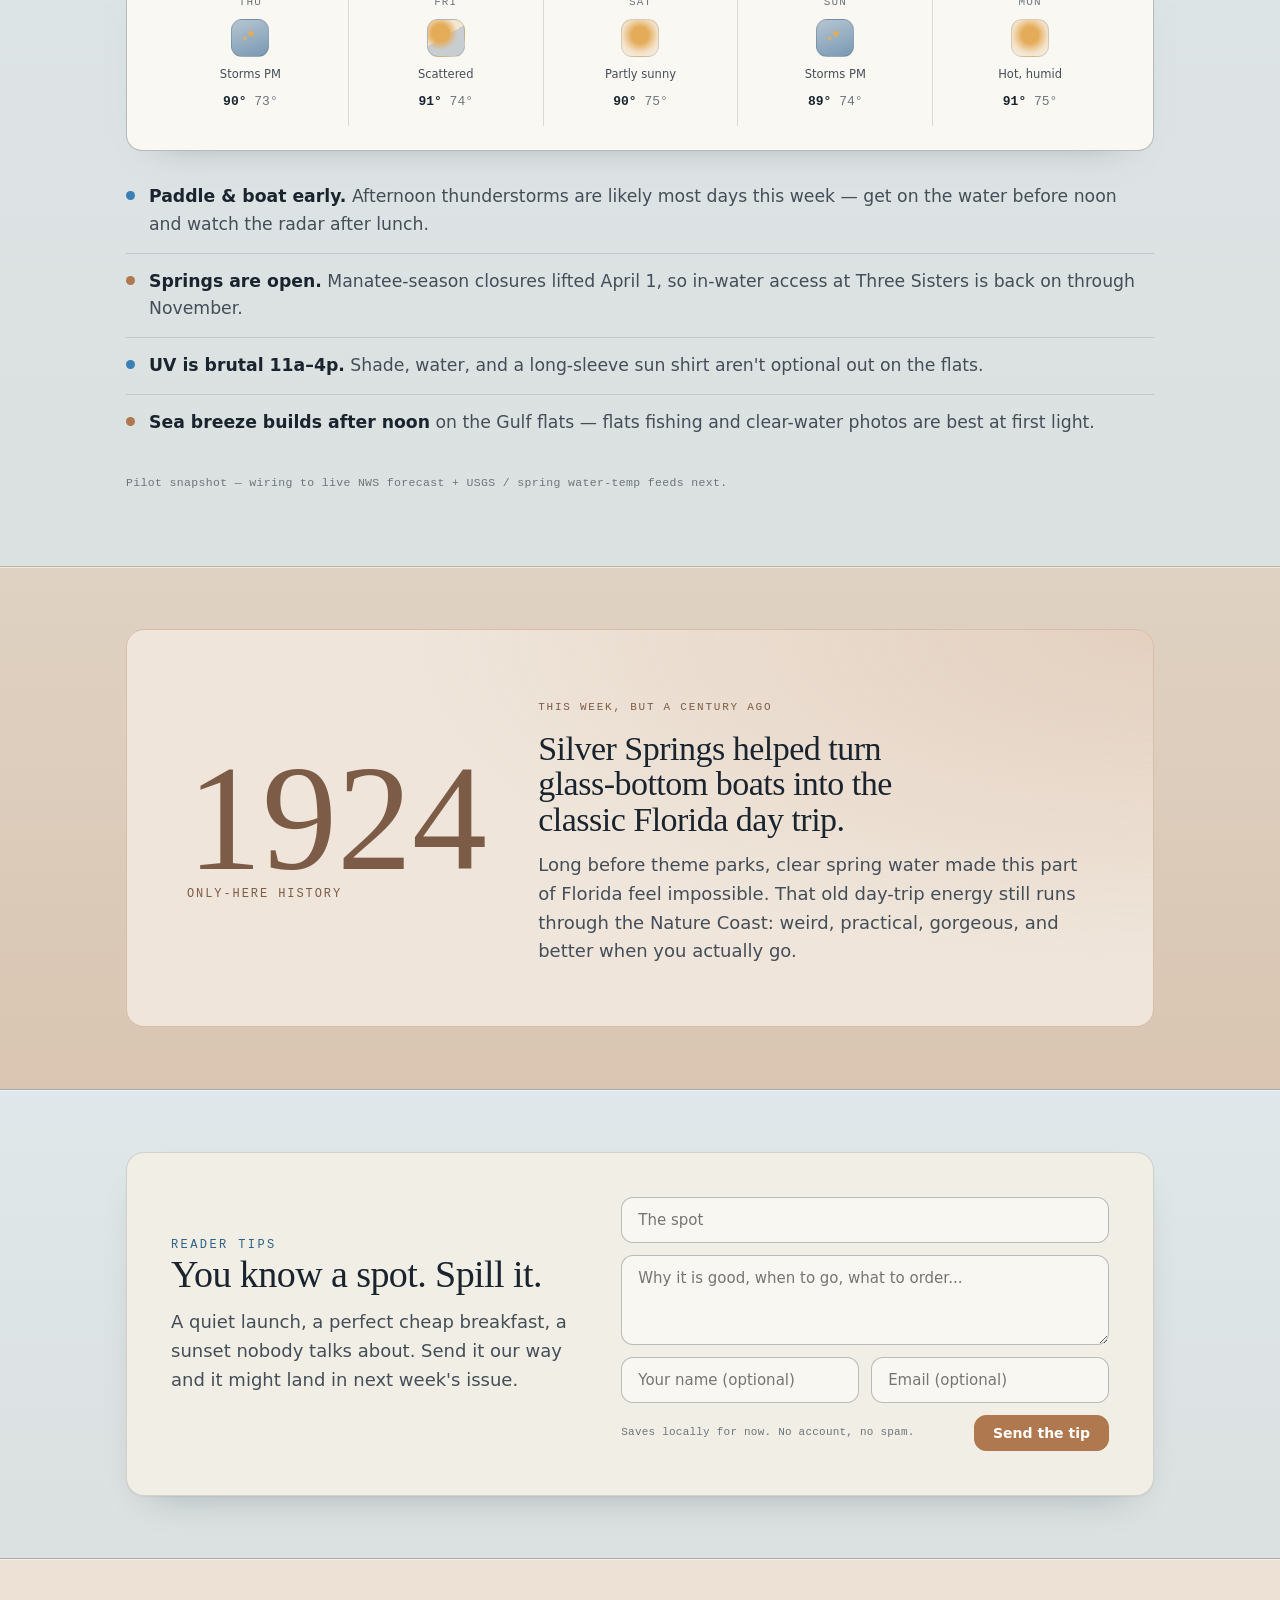
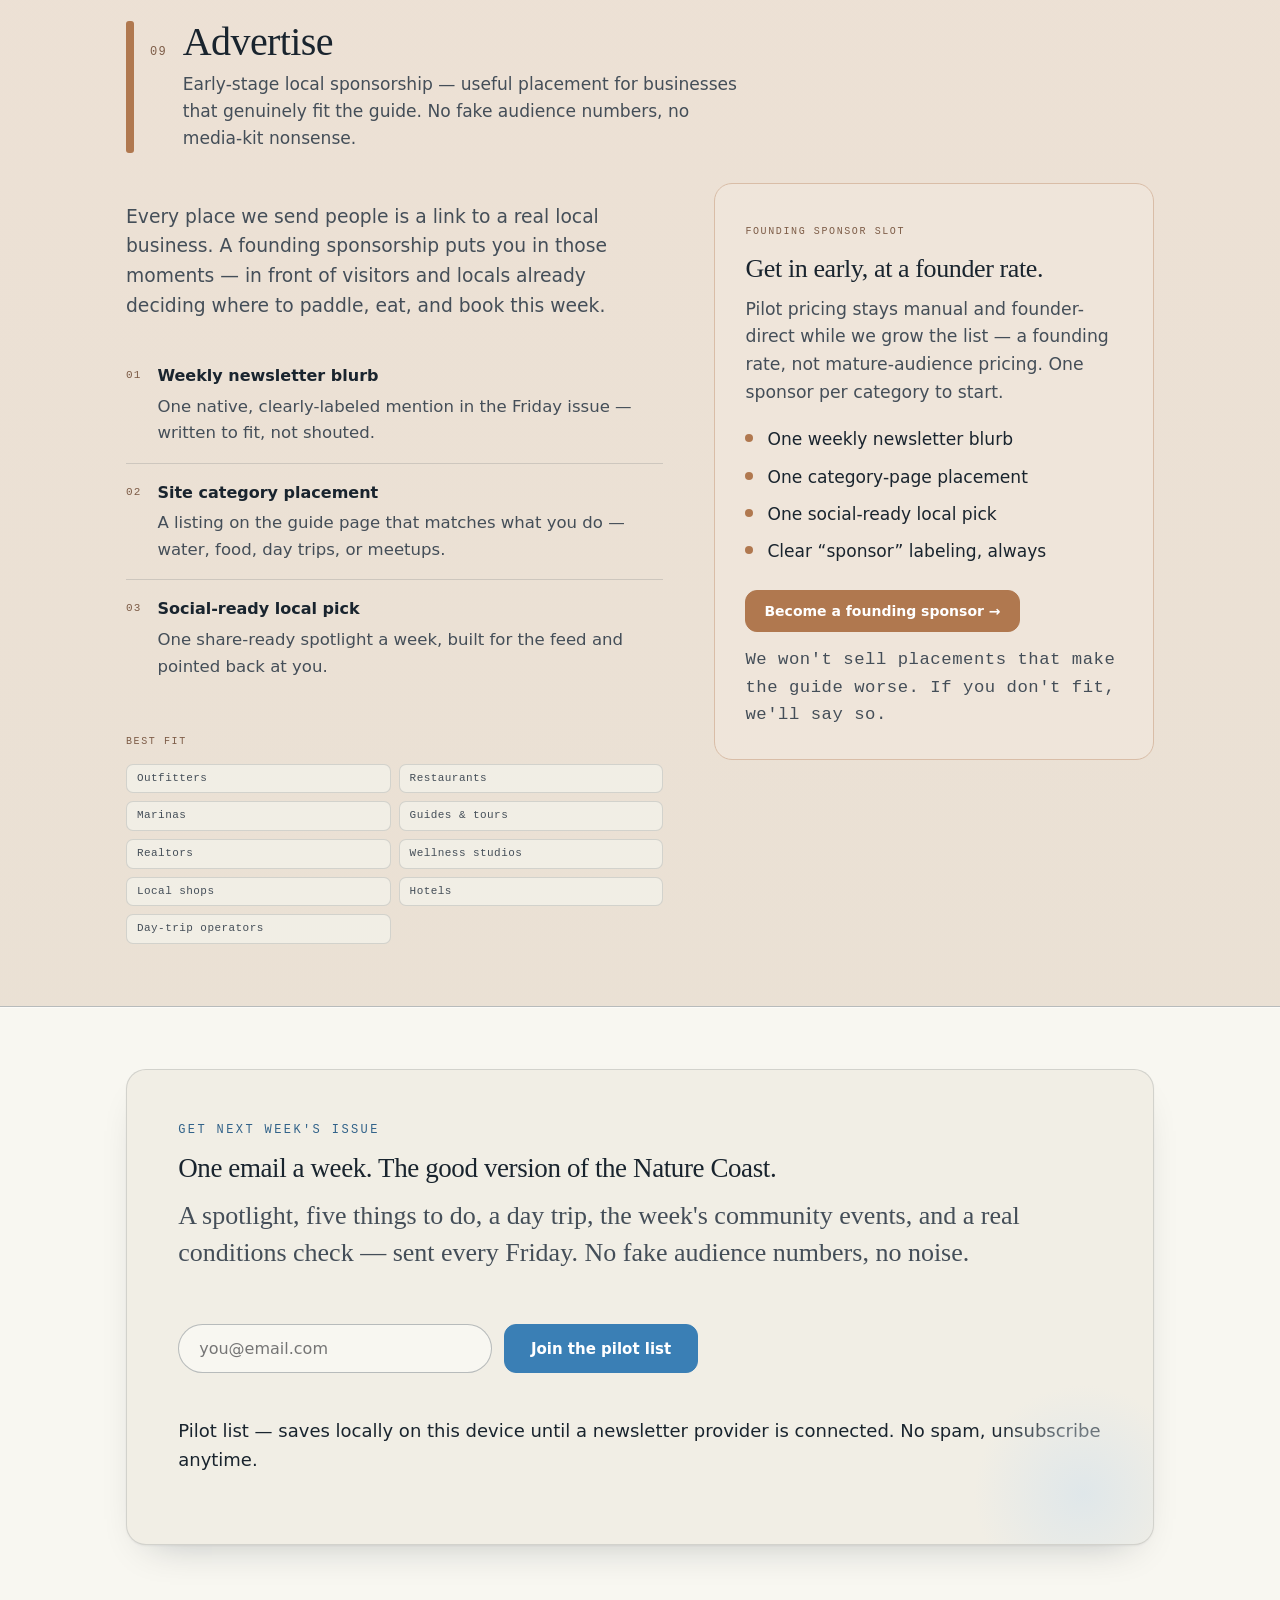
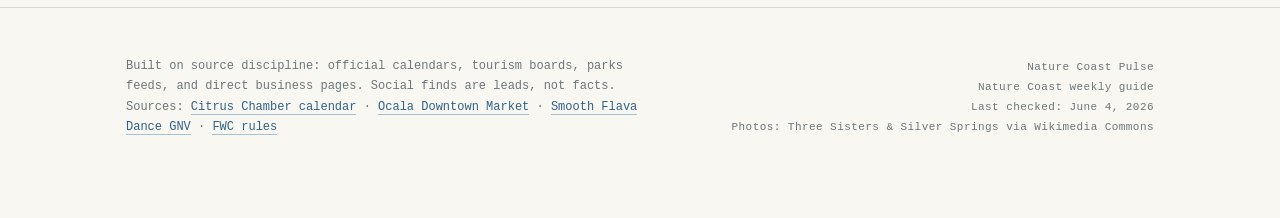
==== commit 988b411c: "Add Nature Coast Insider header logo" ====
--- a/index.html
+++ b/index.html
@@ -79,9 +79,8 @@
     border-bottom:1px solid transparent; transition:border-color .4s ease, background .4s ease;
   }
   header.bar.stuck{ border-bottom-color:var(--line); }
-  .word{ grid-area:brand; display:flex; align-items:baseline; gap:9px; min-width:max-content; font-family:var(--font-mono); font-size:12px; letter-spacing:.14em; text-transform:uppercase; color:var(--ink-2); }
-  .word b{ font-family:var(--font-display); font-weight:600; font-size:17px; letter-spacing:-.01em; text-transform:none; color:var(--ink); }
-  .word .dot{ width:7px; height:7px; border-radius:50%; background:var(--accent); transform:translateY(-1px); }
+  .word{ grid-area:brand; display:flex; align-items:center; min-width:max-content; line-height:0; color:inherit; text-decoration:none; }
+  .word img{ display:block; width:clamp(158px,13vw,190px); height:auto; }
   .bar-cta{ grid-area:cta; display:flex; align-items:center; justify-self:end; gap:18px; min-width:max-content; }
   .bar-cta .iss{ font-family:var(--font-mono); font-size:11px; letter-spacing:.12em; color:var(--ink-3); text-transform:uppercase; }
   .site-nav{
@@ -133,14 +132,14 @@
       grid-template-areas:"brand" "pages";
       gap:8px; padding:10px 16px;
     }
-    .word{ min-width:0; gap:7px; font-size:10px; letter-spacing:.1em; }
-    .word b{ font-size:15px; }
+    .word{ min-width:0; justify-self:center; }
+    .word img{ width:164px; max-width:68vw; height:auto; }
     .bar-cta{ display:none; }
     .bar-cta .iss{ display:none; }
     .site-nav a{ padding:6px 10px; font-size:11.5px; letter-spacing:.13em; }
     .week-nav{ display:none; }
   }
-  @media (max-width:390px){ .word > span:last-child{ display:none; } }
+  @media (max-width:390px){ .word img{ width:154px; } }
 
   .btn{
     font-family:var(--font-body); font-weight:600; font-size:14px;
@@ -709,7 +708,9 @@
   <div class="progress" id="progress"></div>
 
   <header class="bar" id="bar">
-    <div class="word"><span class="dot"></span><b>Nature Coast Pulse</b><span>Weekly</span></div>
+    <a class="word" href="index.html" aria-label="Nature Coast Insider home">
+      <img src="assets/nature-coast-insider-header-icon.png" alt="Nature Coast Insider">
+    </a>
     <nav class="site-nav" aria-label="Guide pages">
       <a href="index.html" aria-current="page">This Week</a>
       <a href="daytrips.html">Day Trips</a>
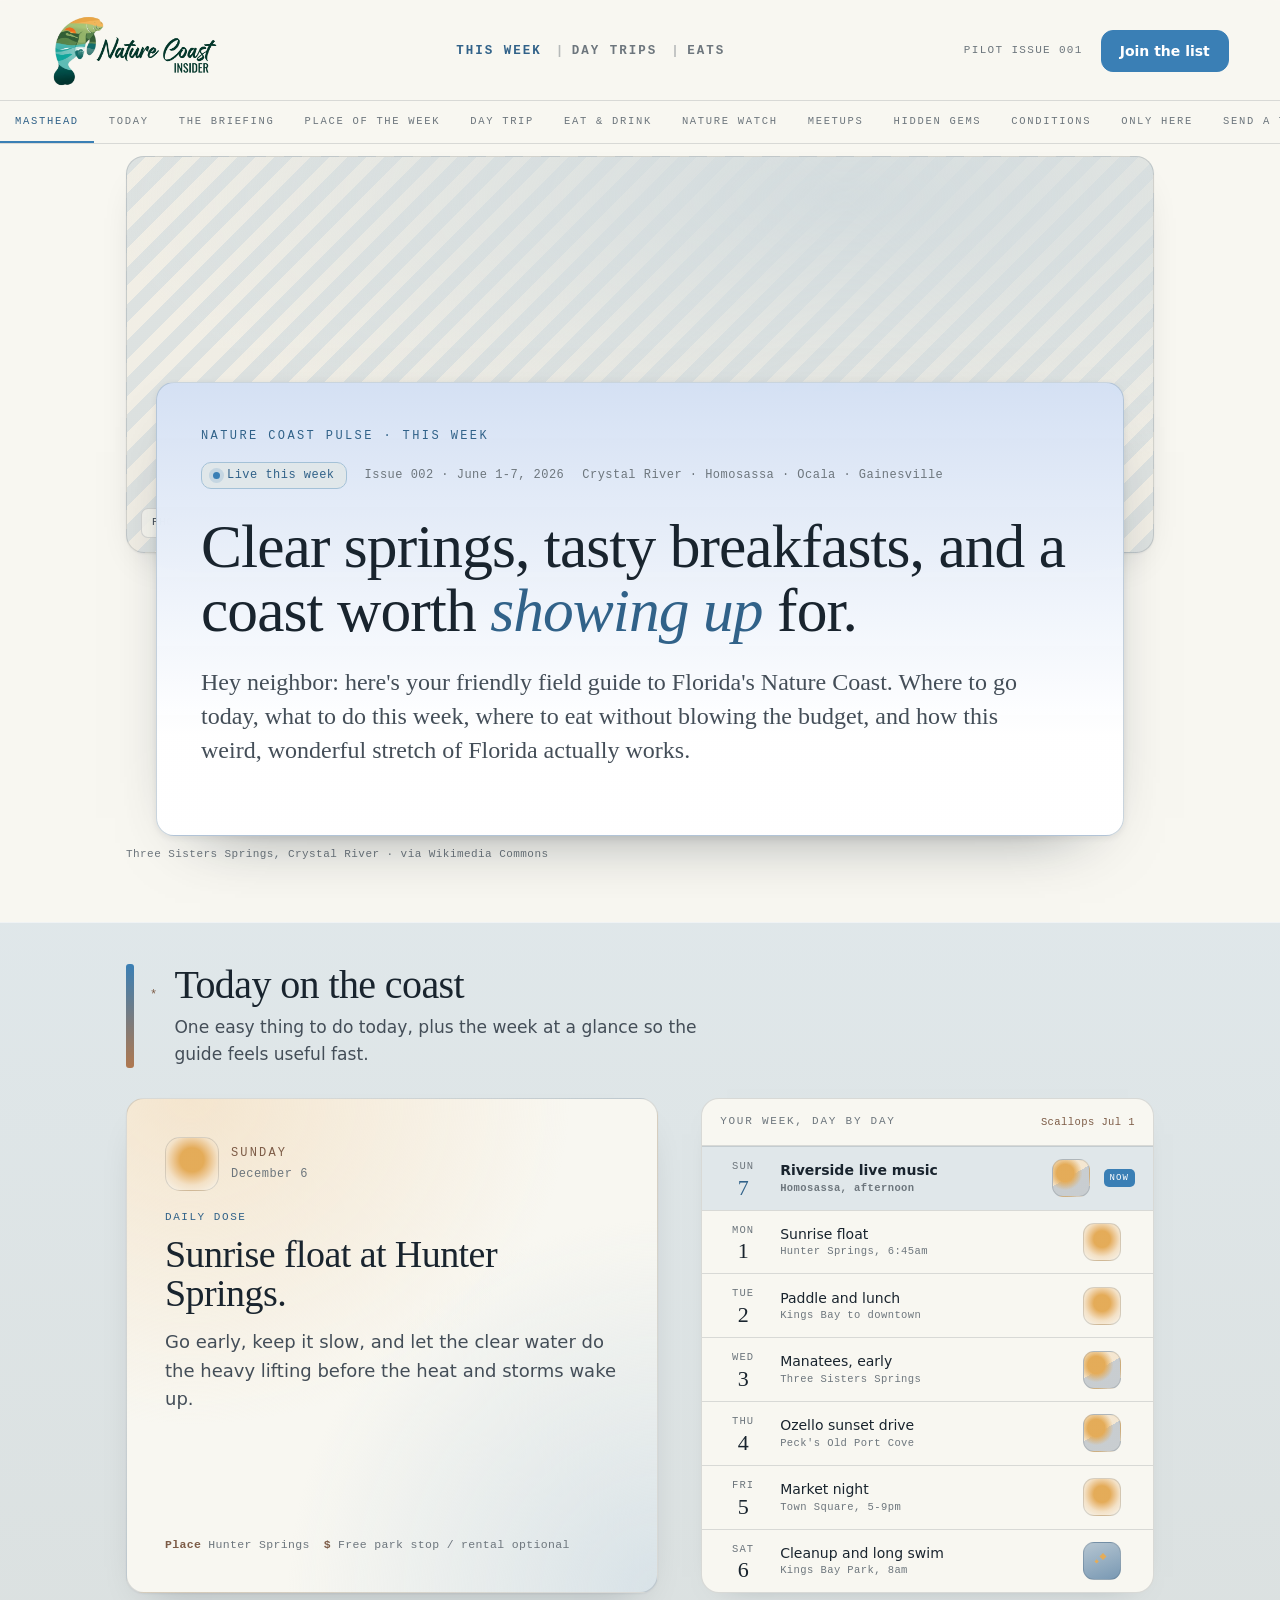
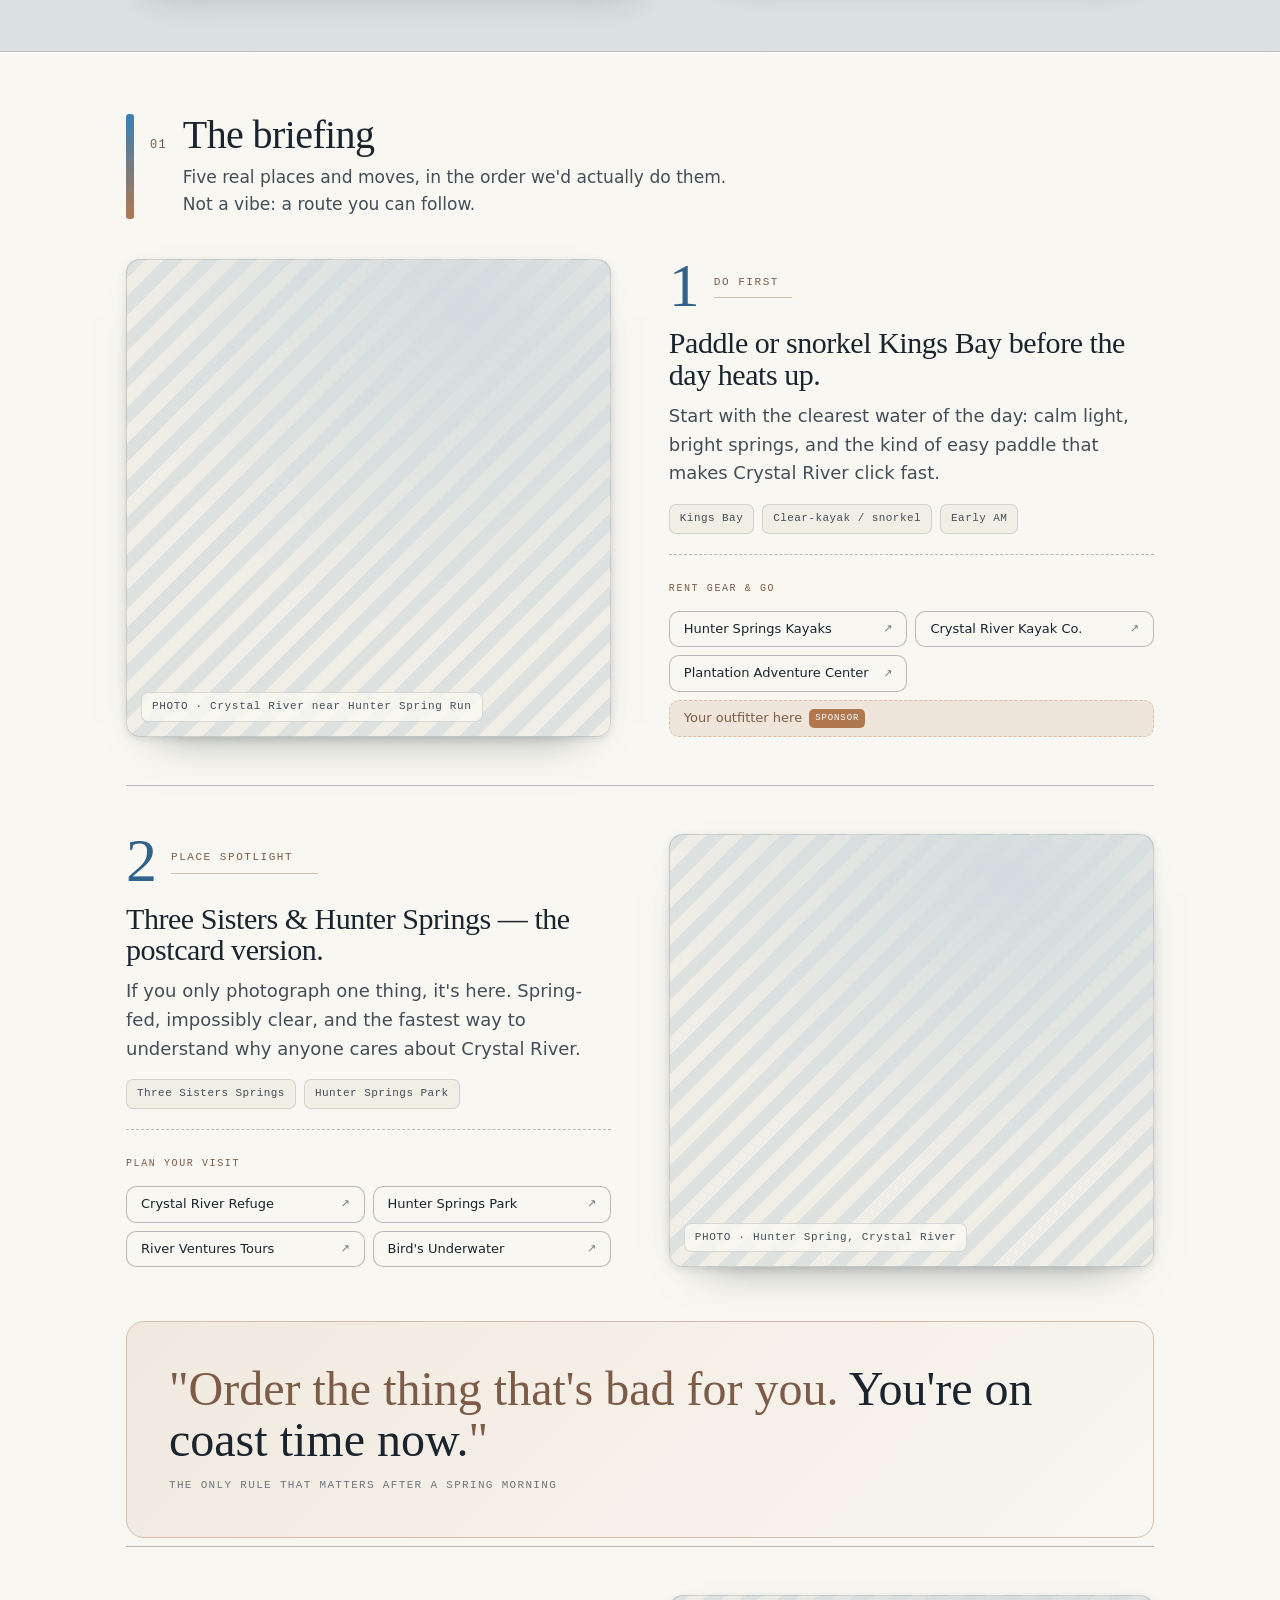
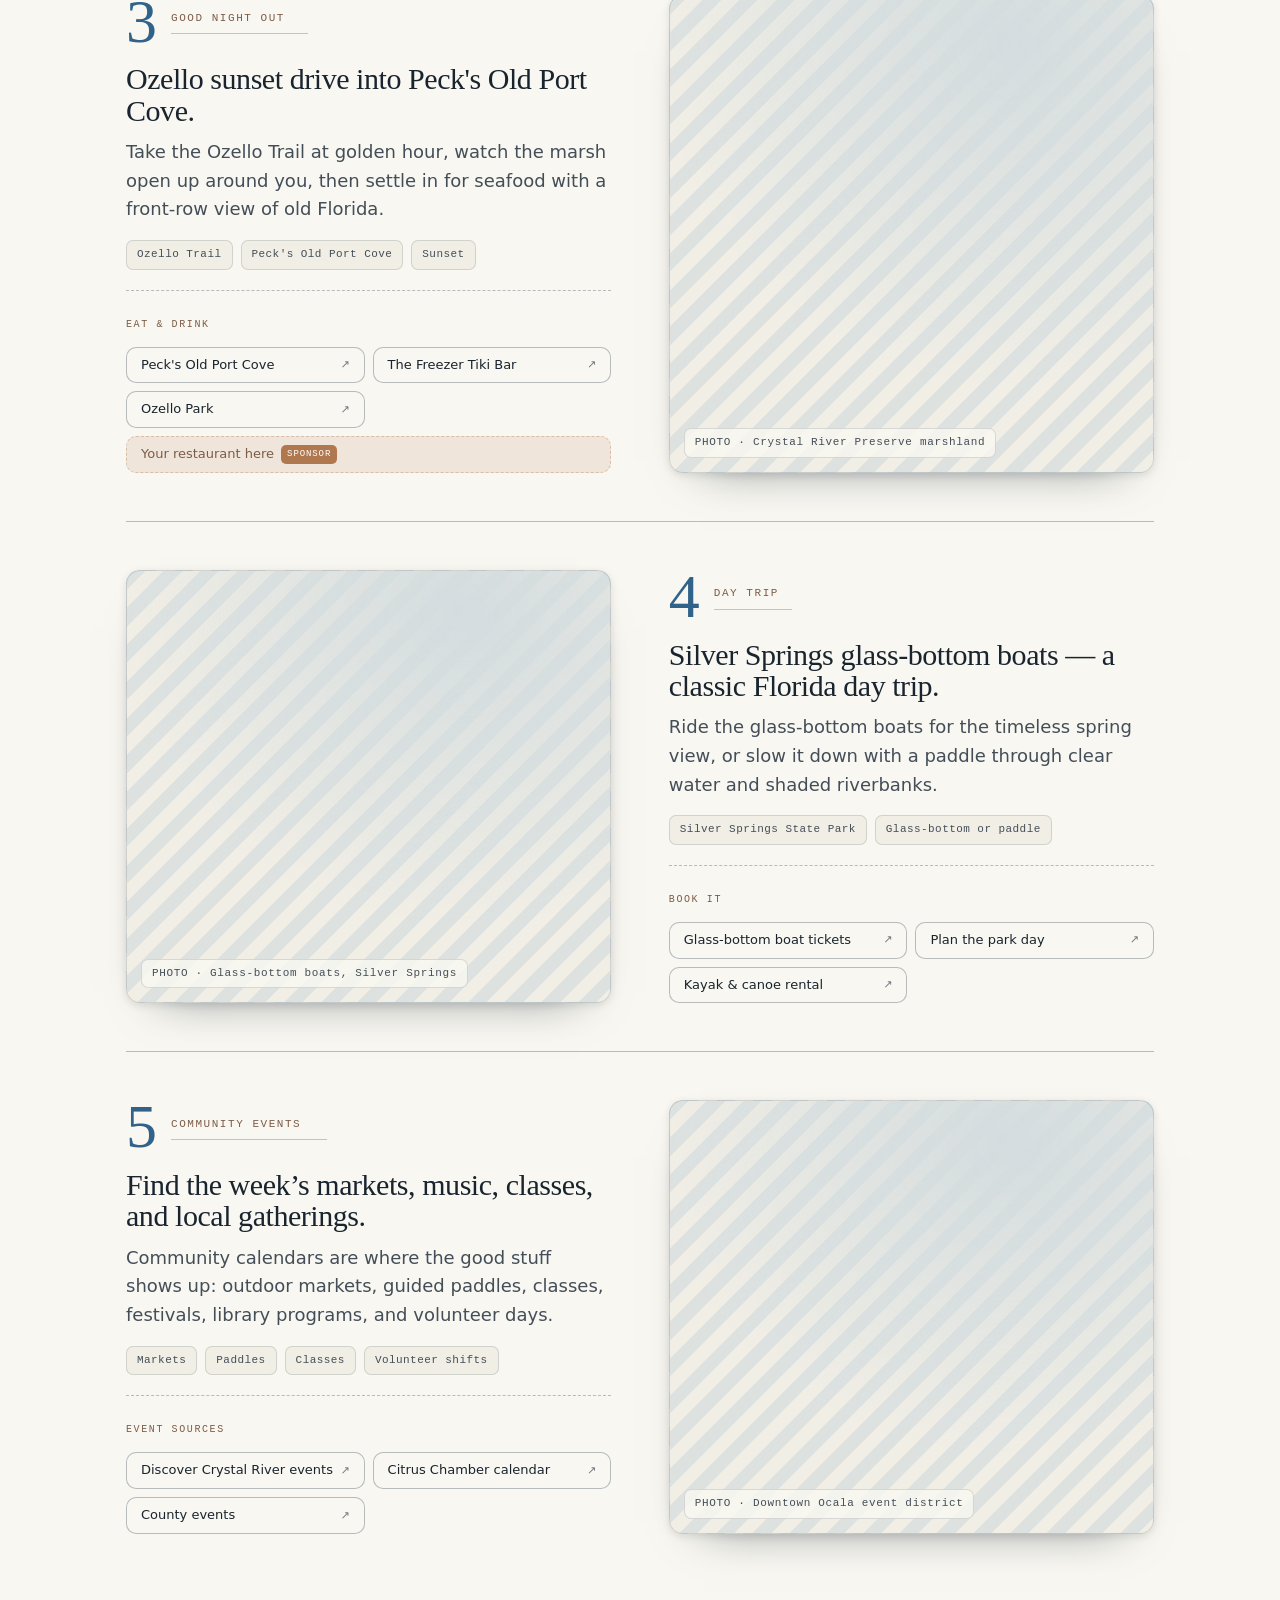
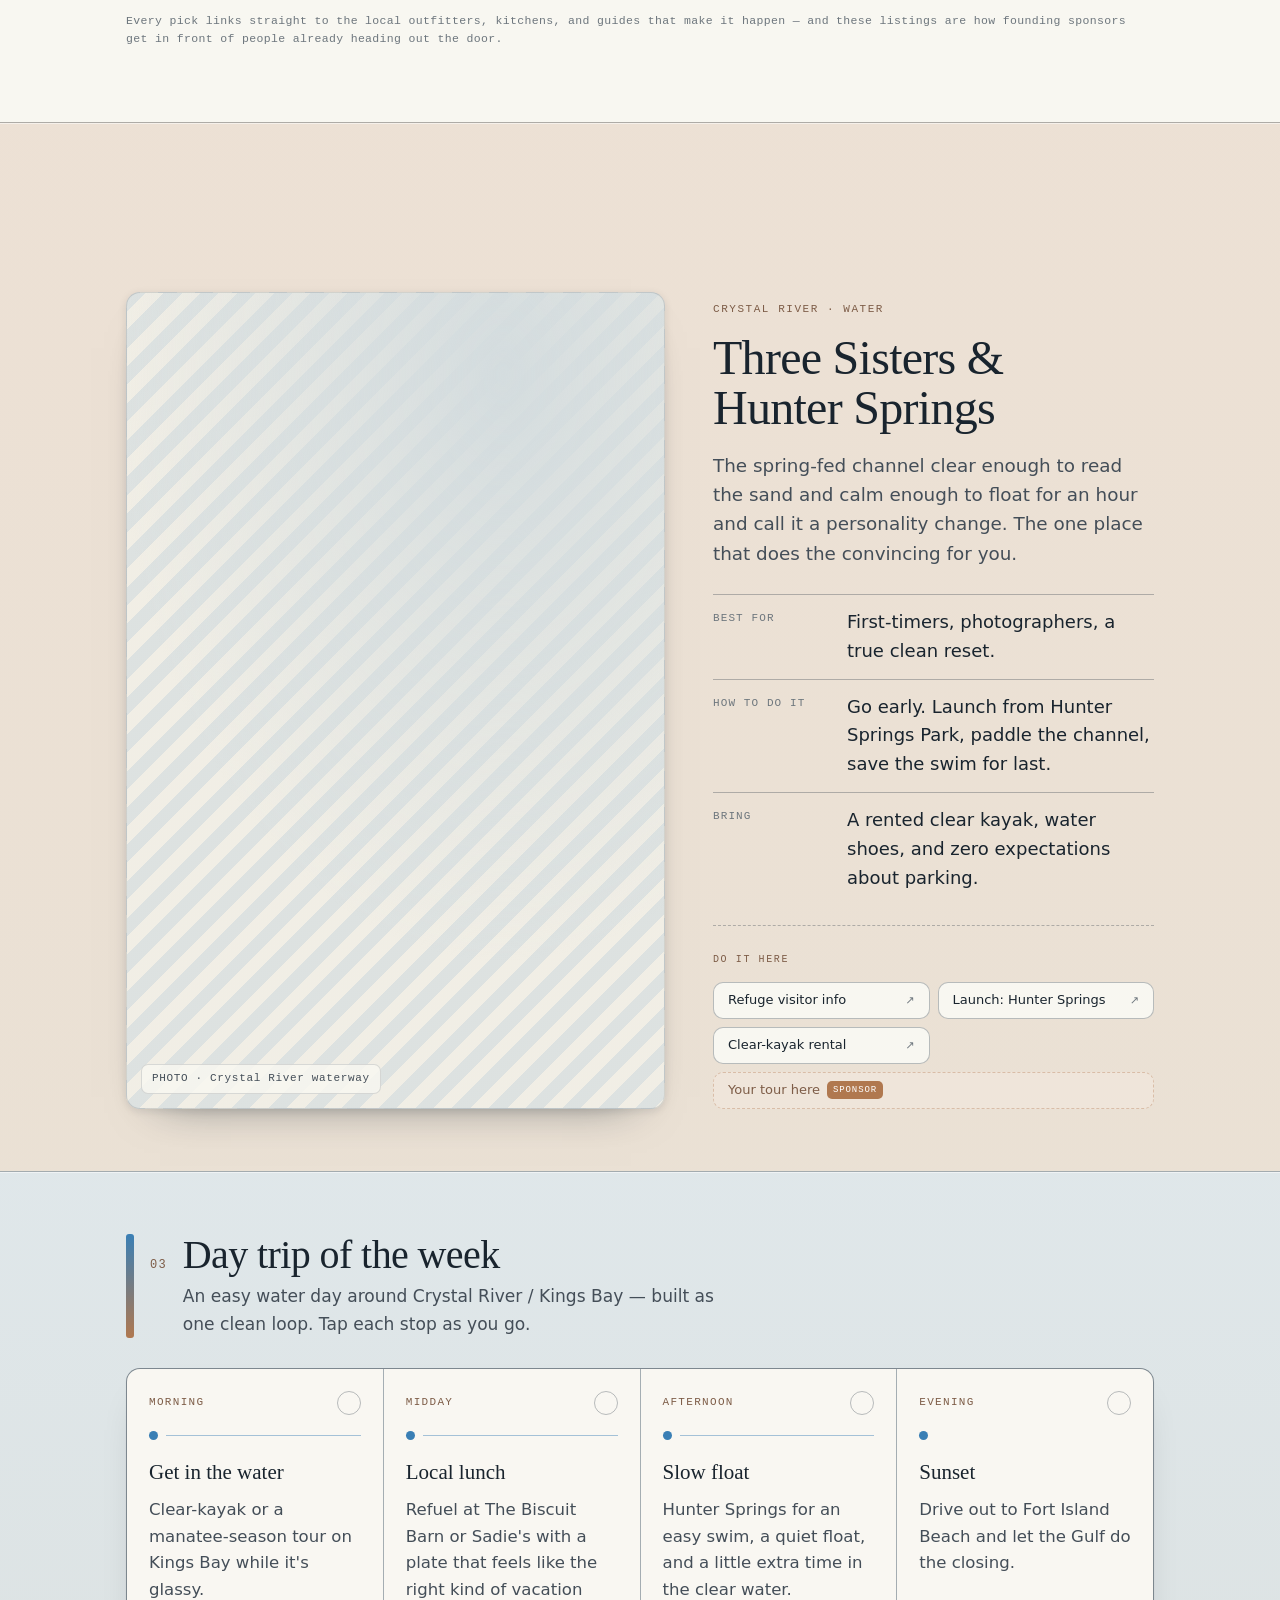
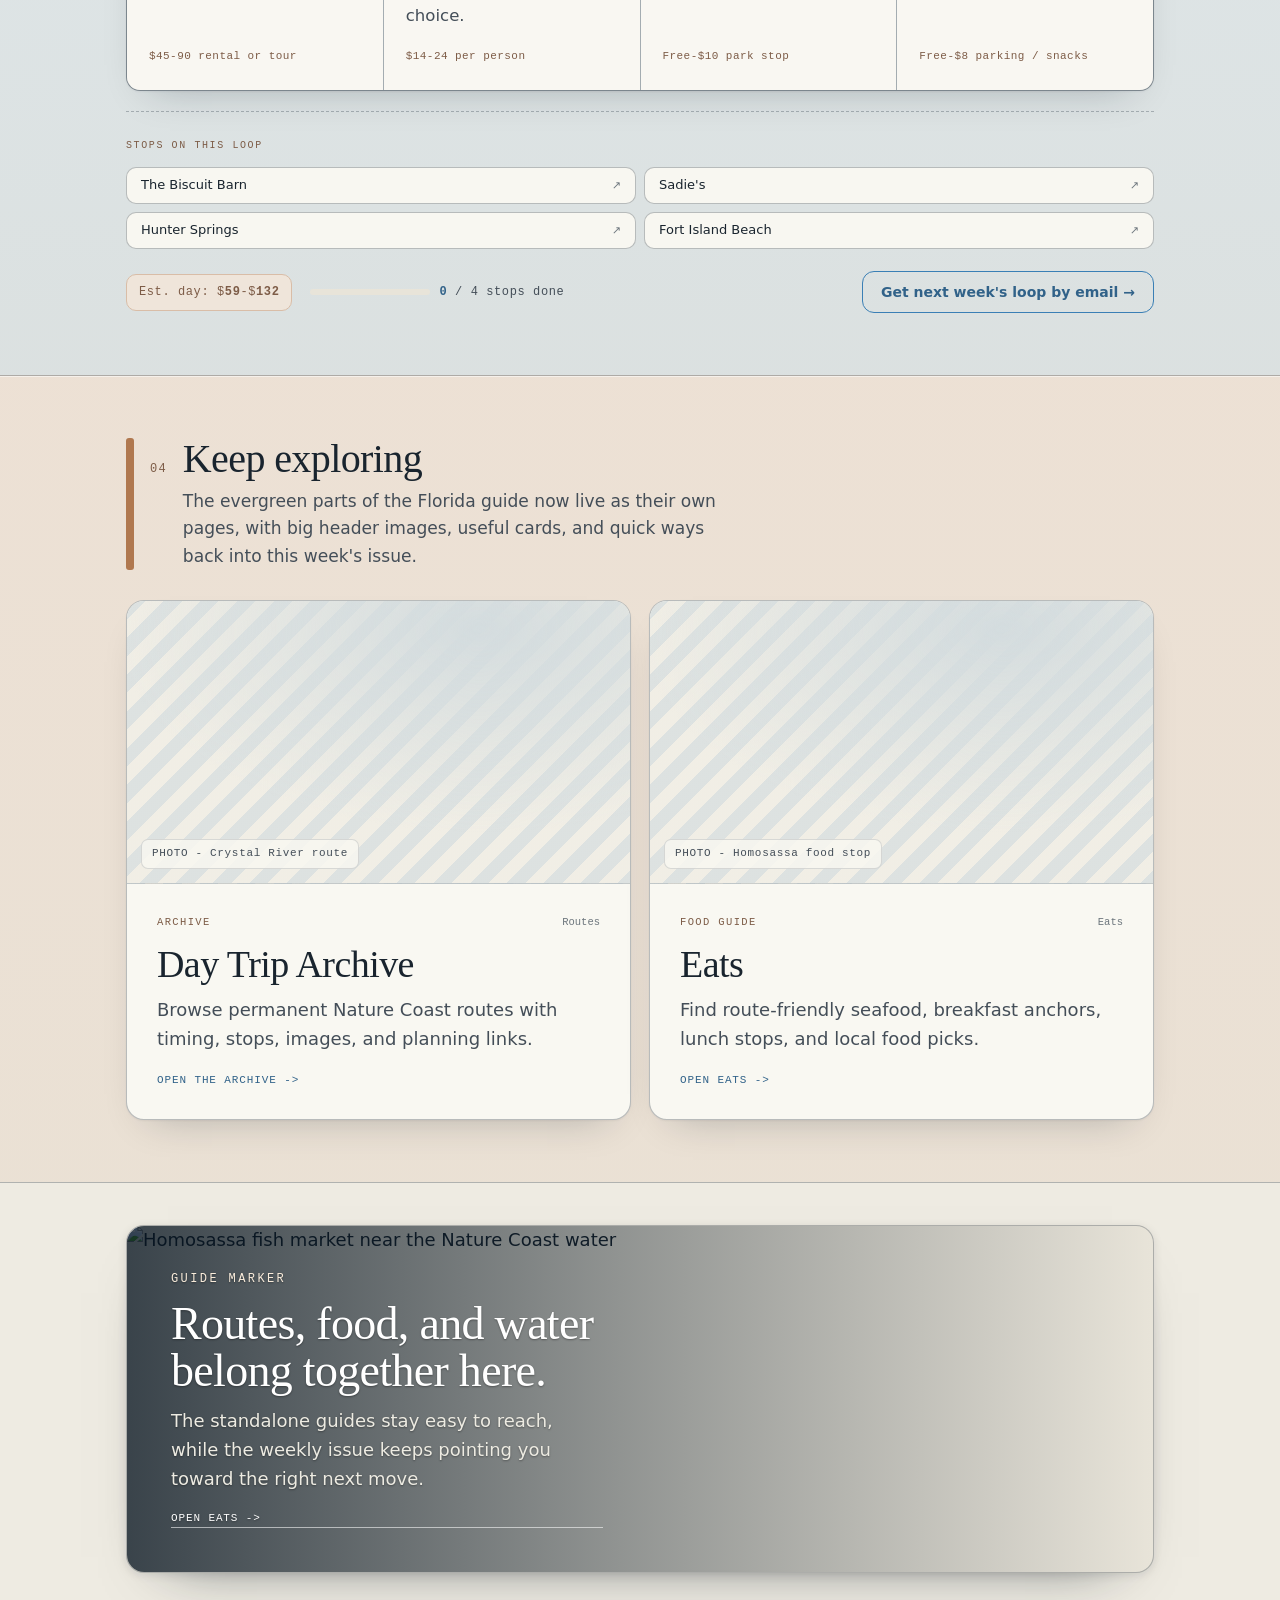
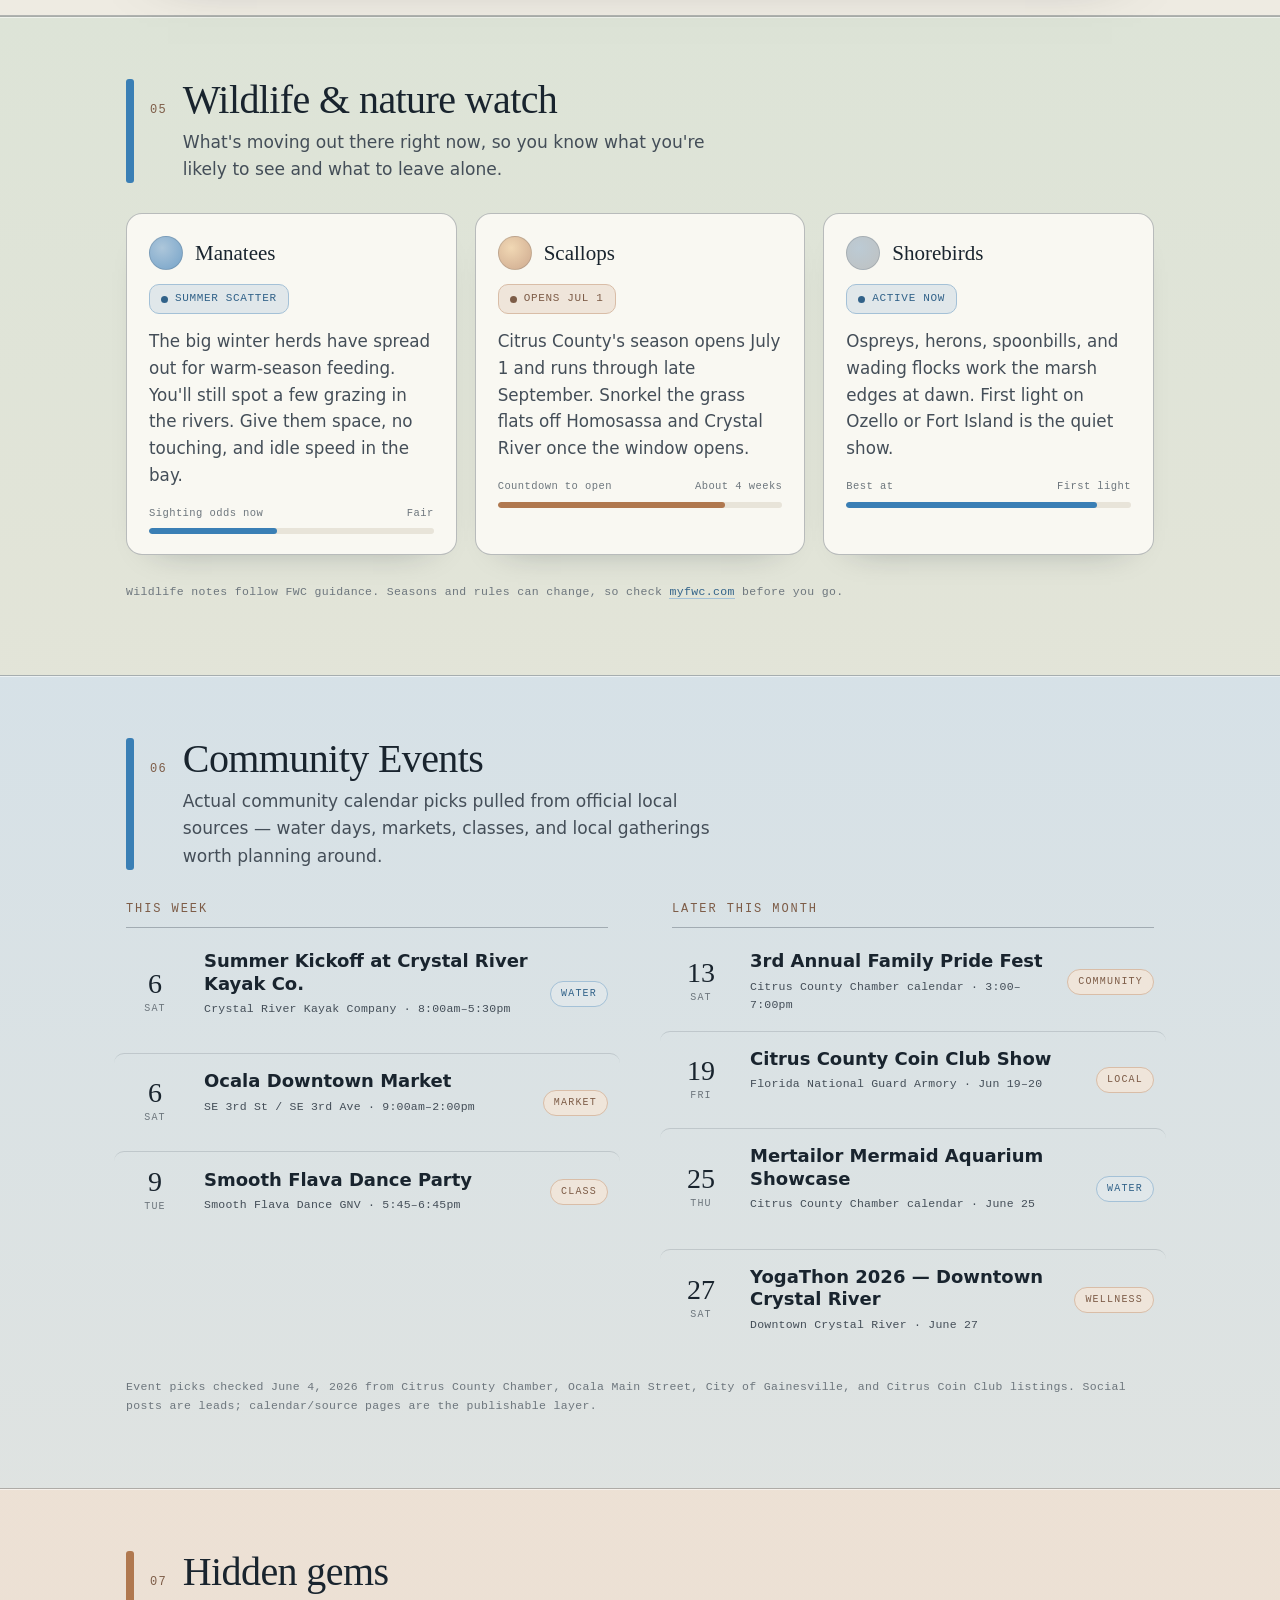
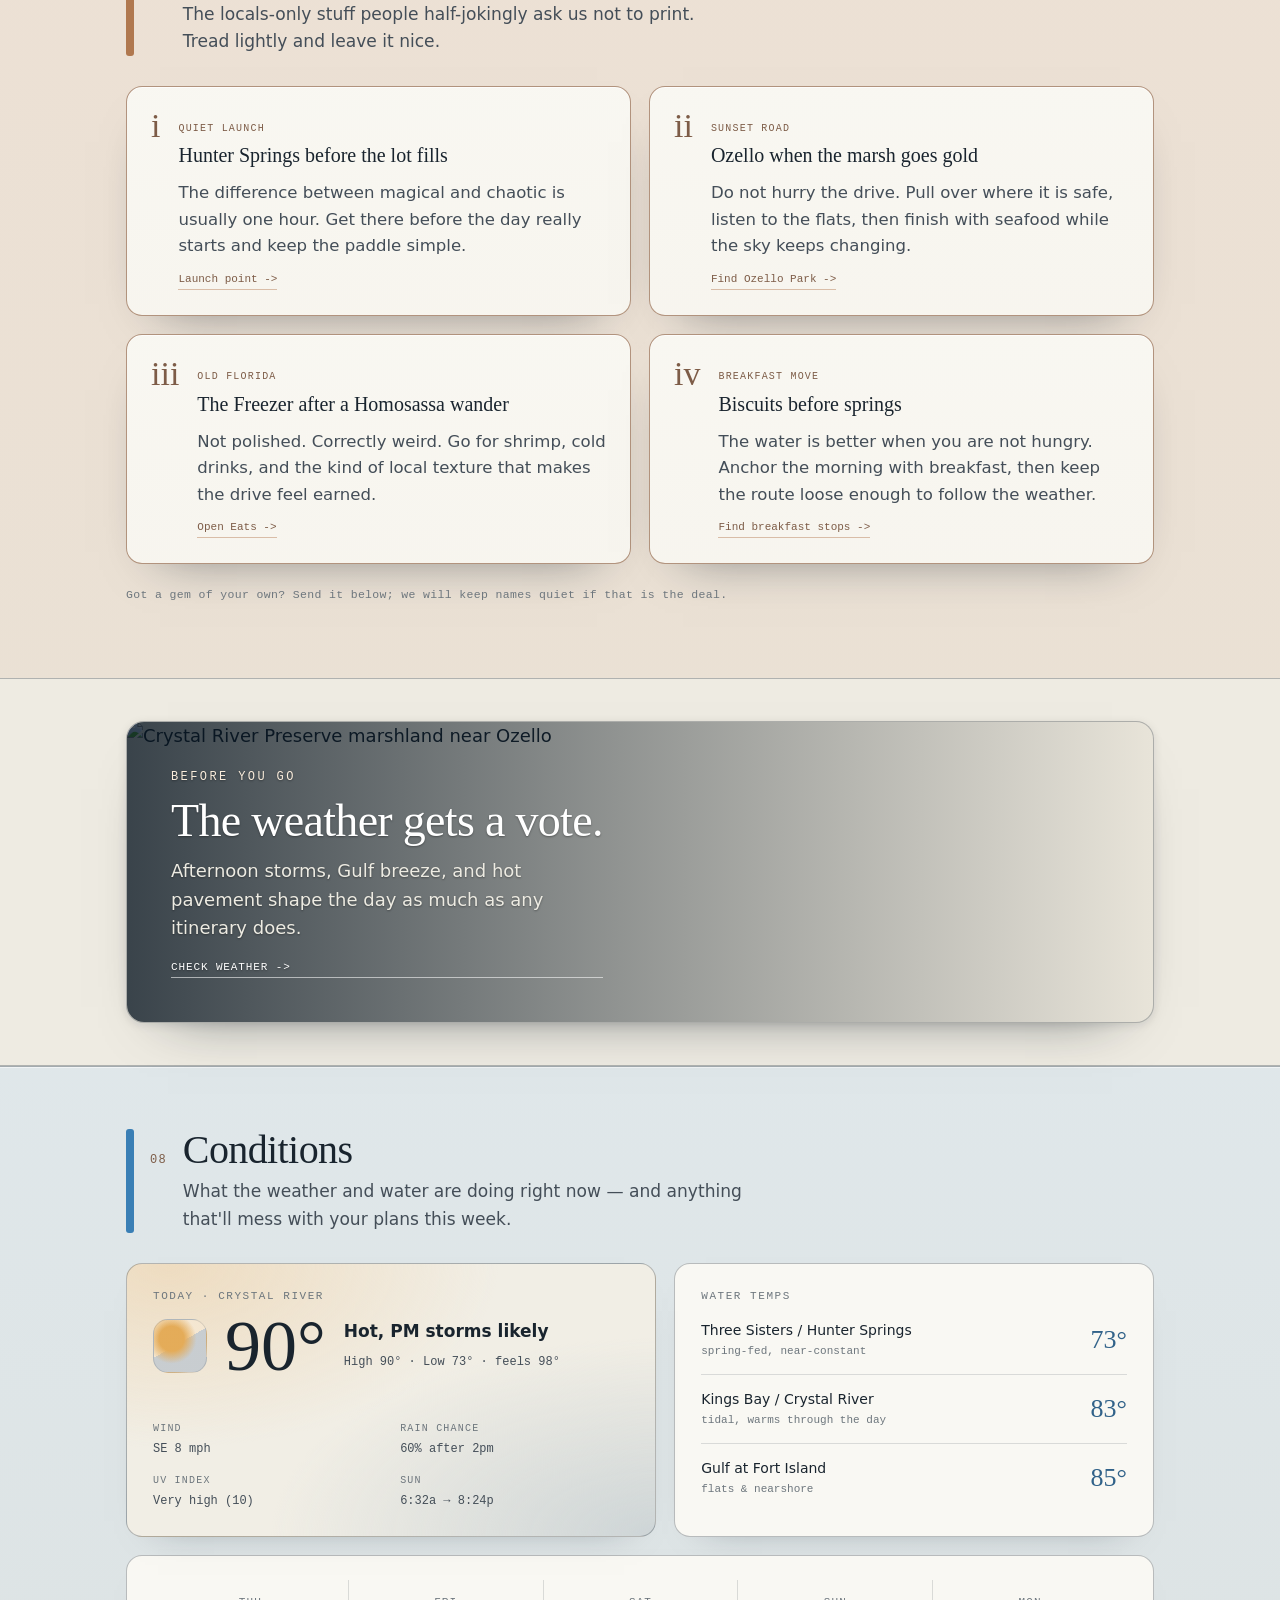
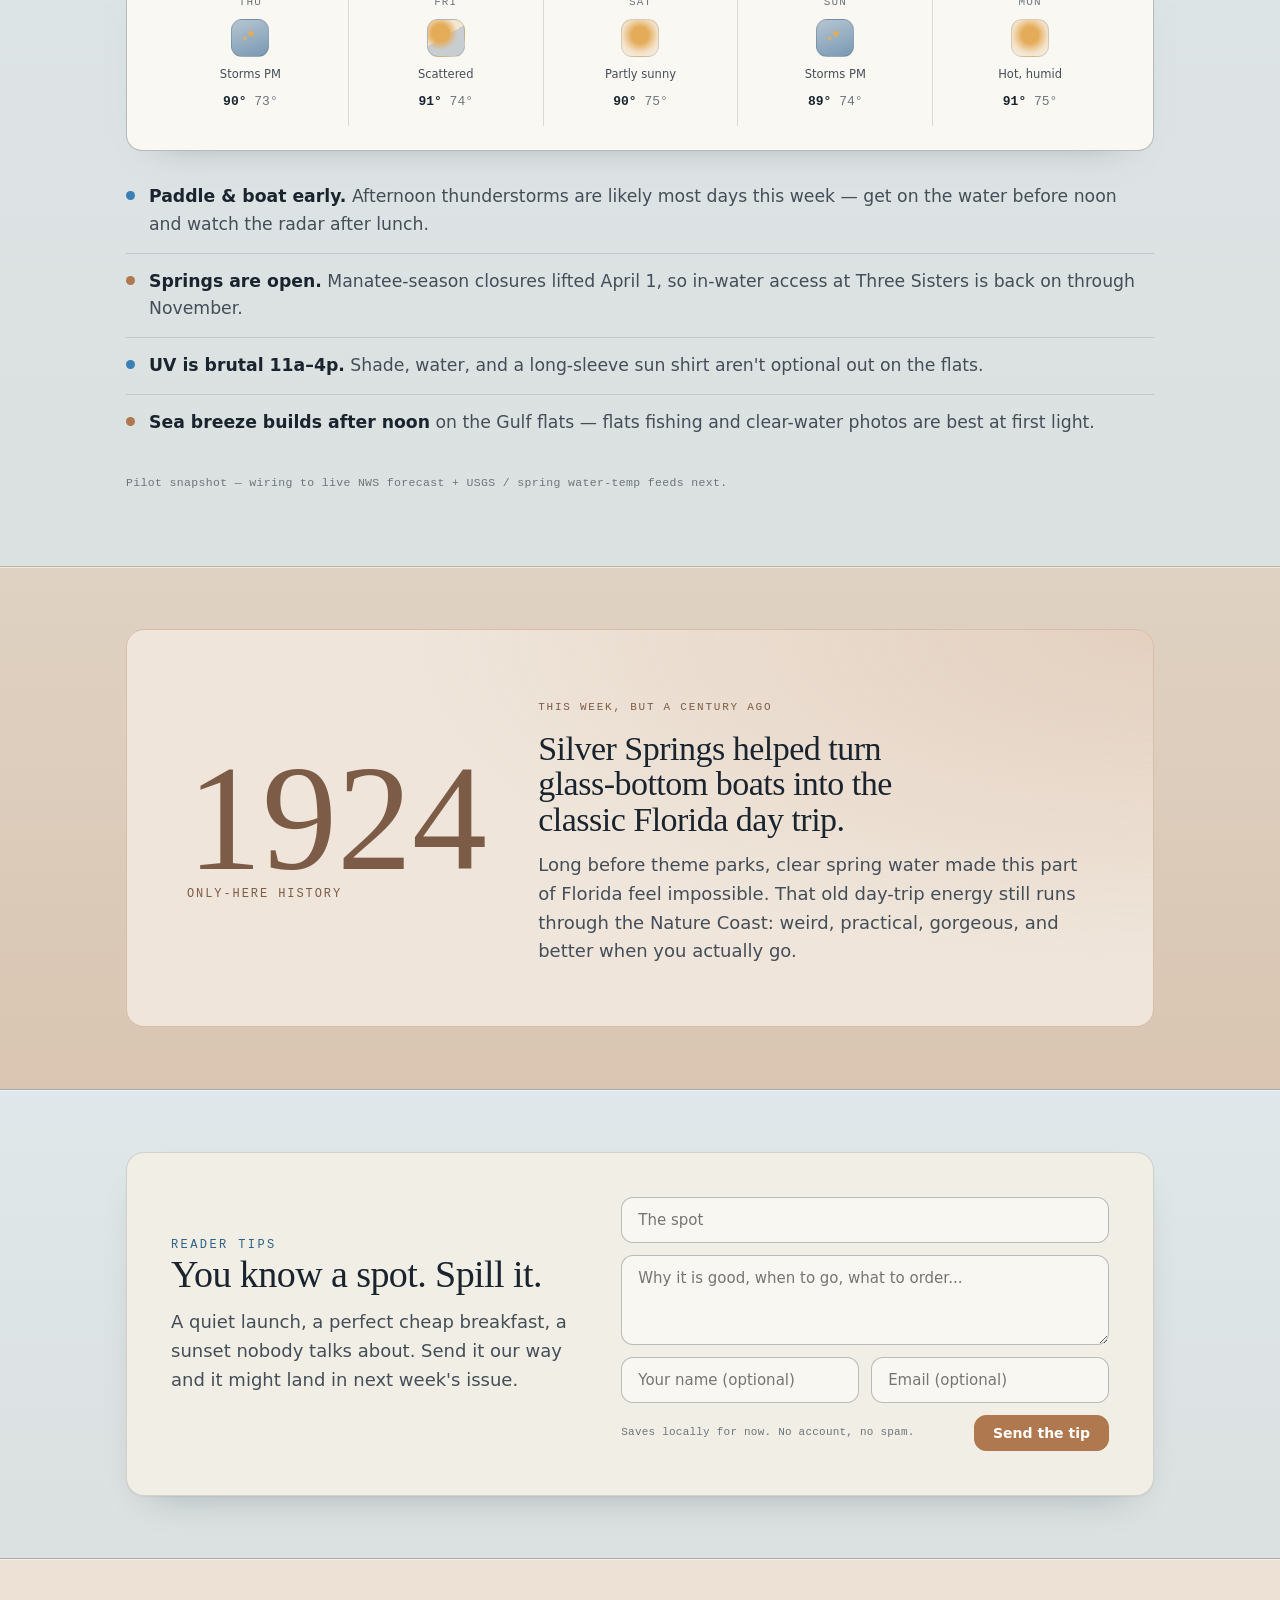
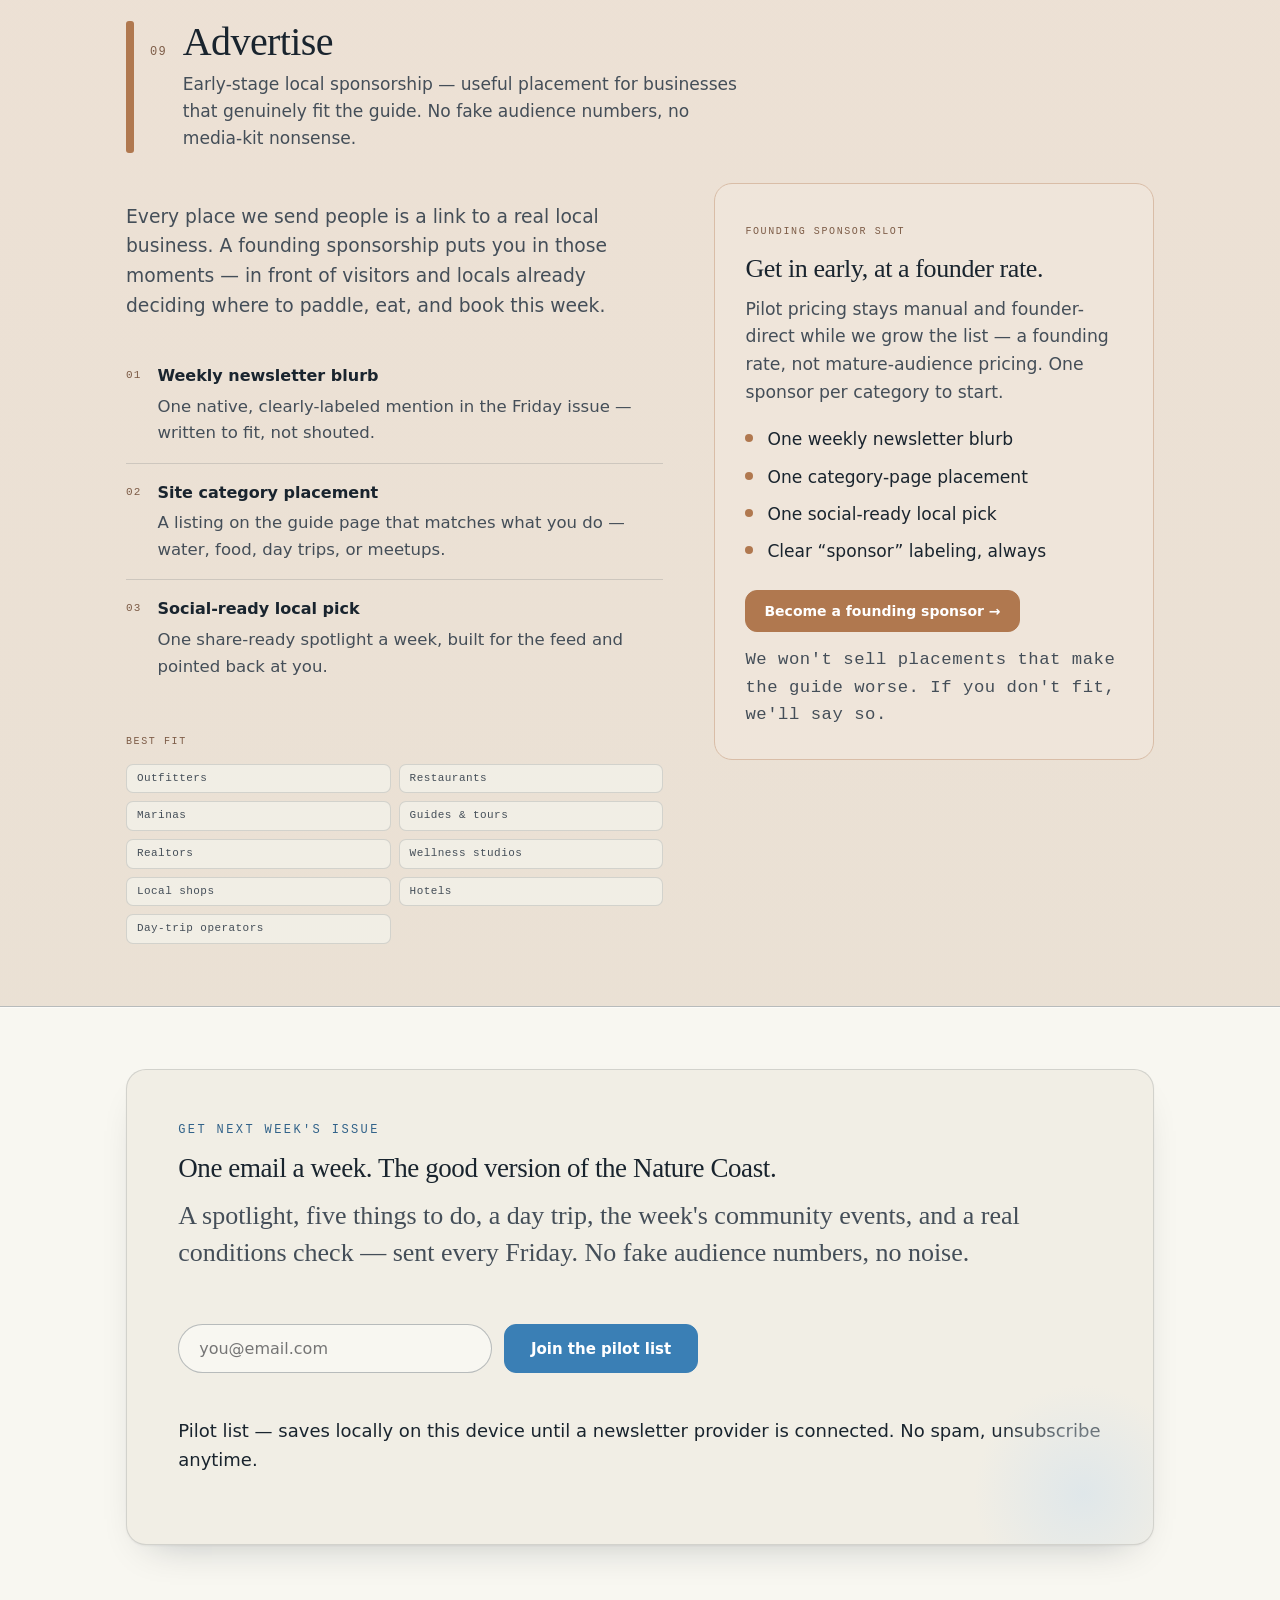
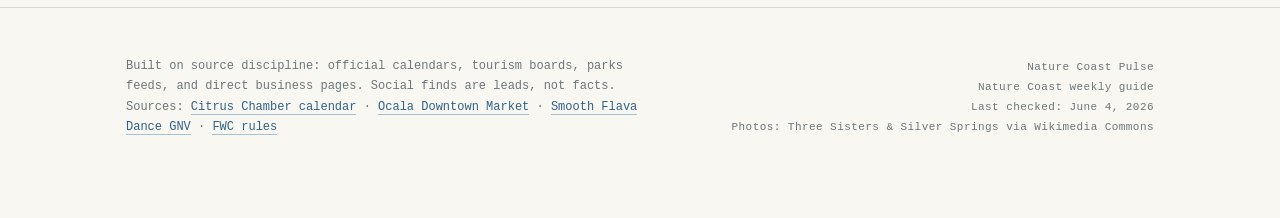
==== commit ad5f04da: "Tune hero box gradient" ====
--- a/index.html
+++ b/index.html
@@ -198,7 +198,7 @@
   .hero-box{
     width:min(1000px, 100%); margin:clamp(170px,18vw,226px) auto 0;
     position:relative; z-index:3; padding:clamp(28px,3.6vw,44px);
-    background:linear-gradient(180deg, color-mix(in oklab, var(--accent-soft) 58%, var(--paper) 36%) 0%, color-mix(in oklab, var(--paper) 96%, transparent) 78%);
+    background:linear-gradient(180deg, color-mix(in oklab, var(--accent-soft) 58%, oklch(0.87 0.07 267.06) 36%) 0%, color-mix(in oklab, oklch(1 0 0) 96%, transparent) 78%);
     border:1px solid color-mix(in oklab, var(--accent-line) 34%, var(--line));
     border-radius:18px; box-shadow:0 26px 70px -44px oklch(0.2 0.03 245 / .62), 0 2px 8px oklch(0.2 0.03 245 / .08);
     backdrop-filter:blur(12px) saturate(1.06);
@@ -755,7 +755,7 @@
               <span>Issue 002 · June 1-7, 2026</span>
               <span>Crystal River · Homosassa · Ocala · Gainesville</span>
             </div>
-            <h1>Clear springs, greasy breakfasts, and a coast worth <em>showing up</em> for.</h1>
+            <h1>Clear springs, tasty breakfasts, and a coast worth <em>showing up</em> for.</h1>
             <p class="lead">Hey neighbor: here's your friendly field guide to Florida's Nature Coast. Where to go today, what to do this week, where to eat without blowing the budget, and how this weird, wonderful stretch of Florida actually works.</p>
           </div>
         </div>
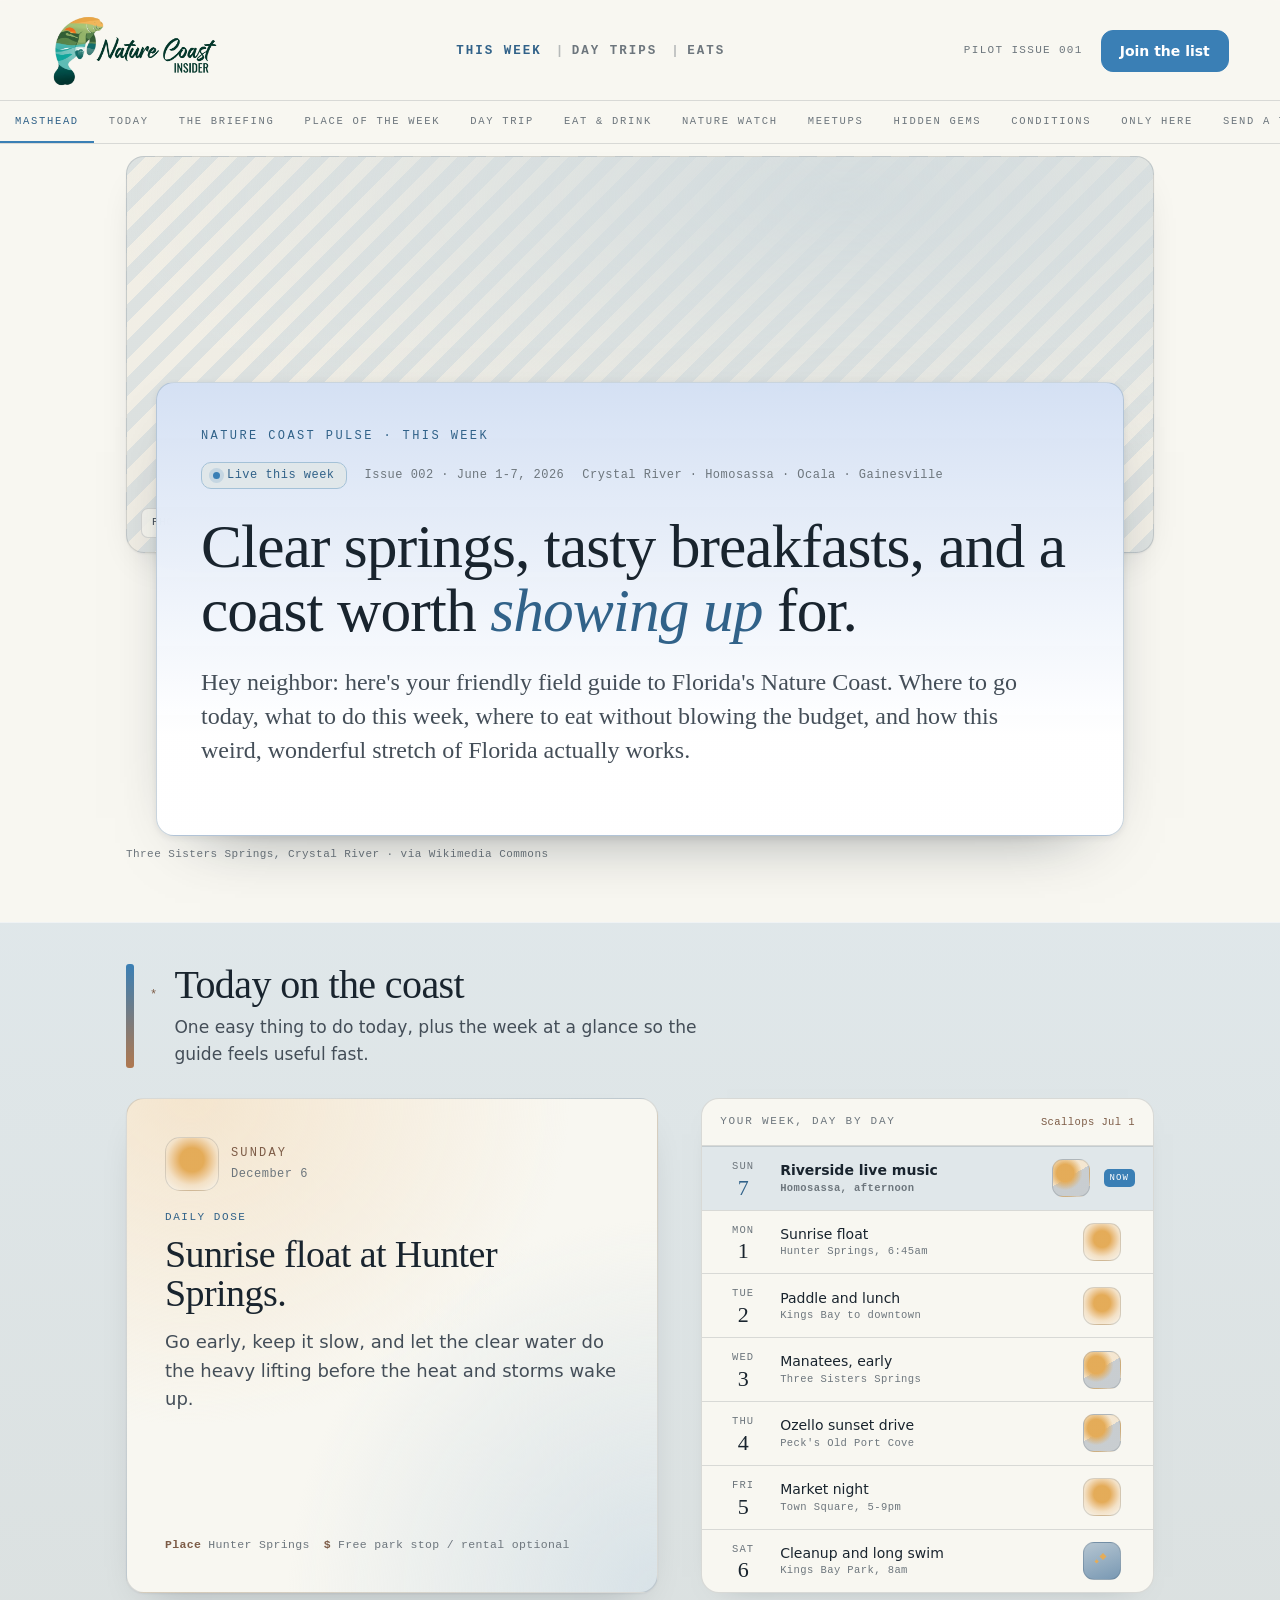
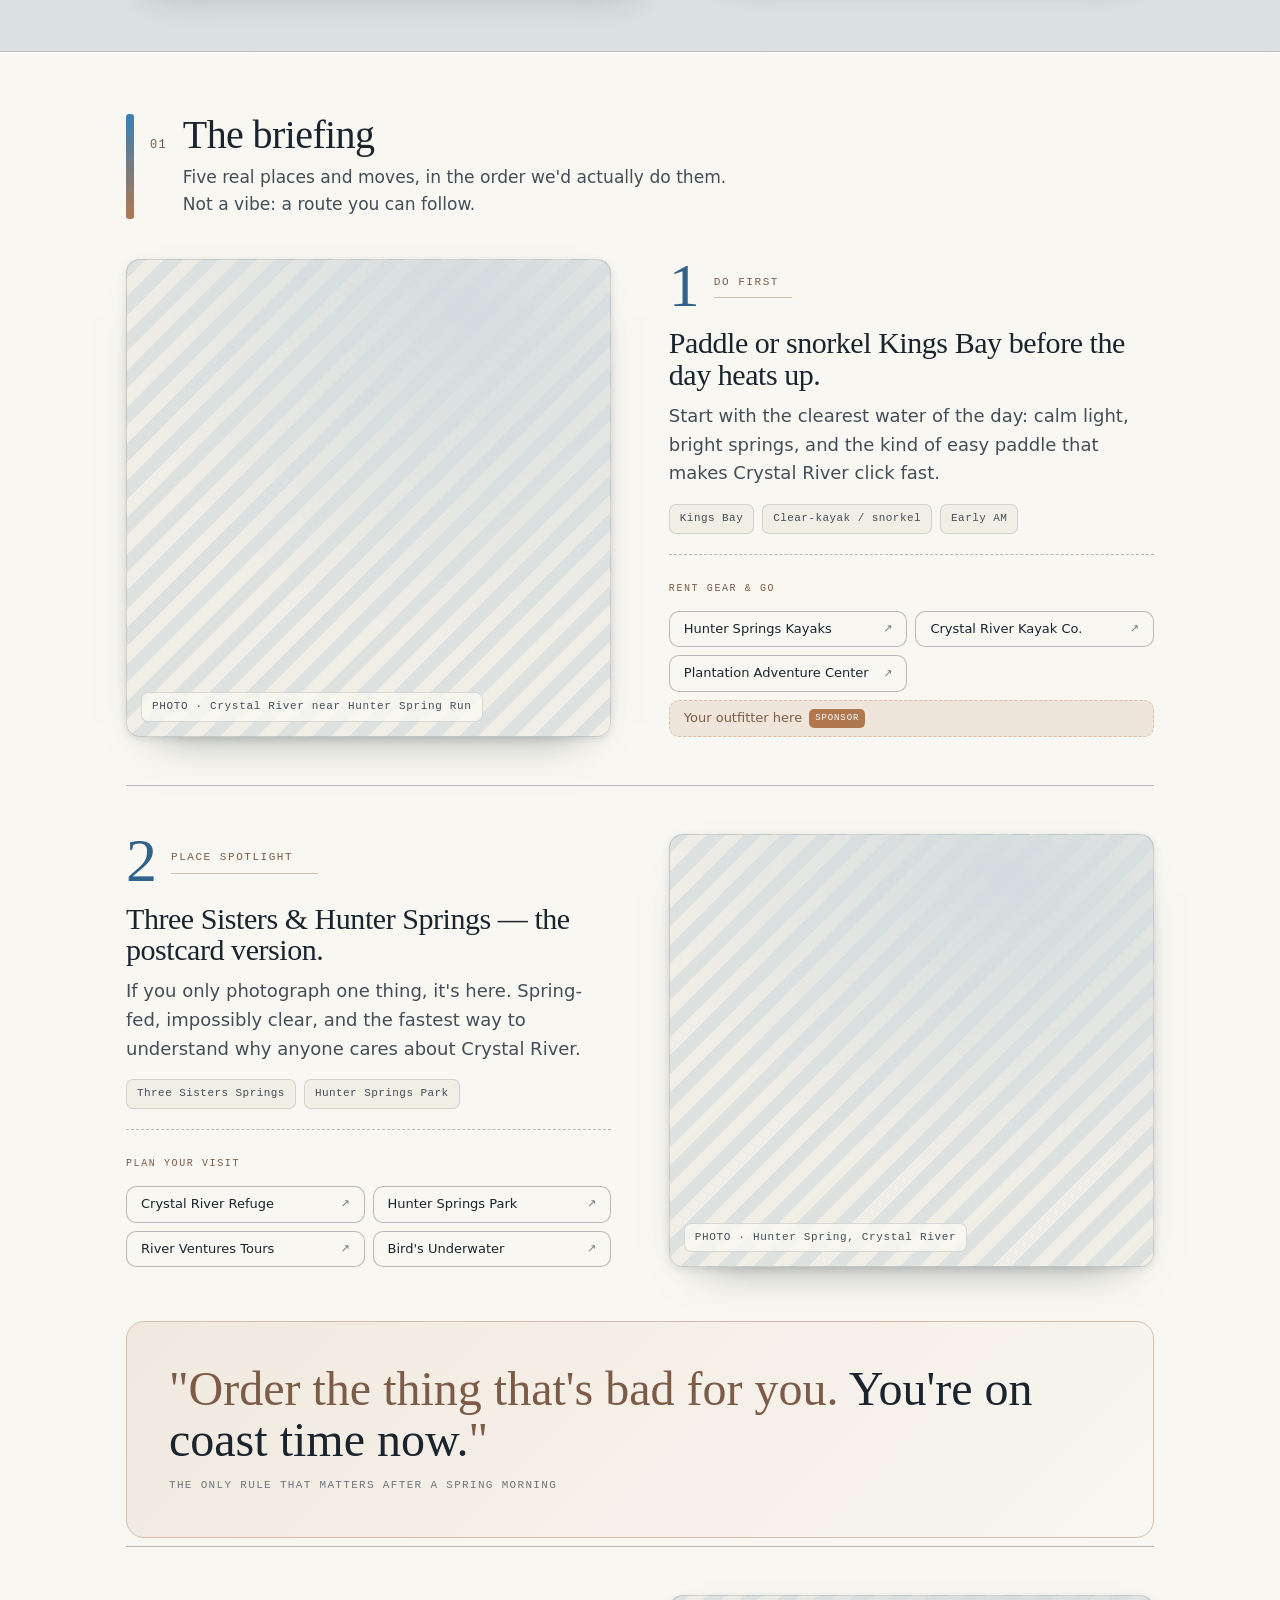
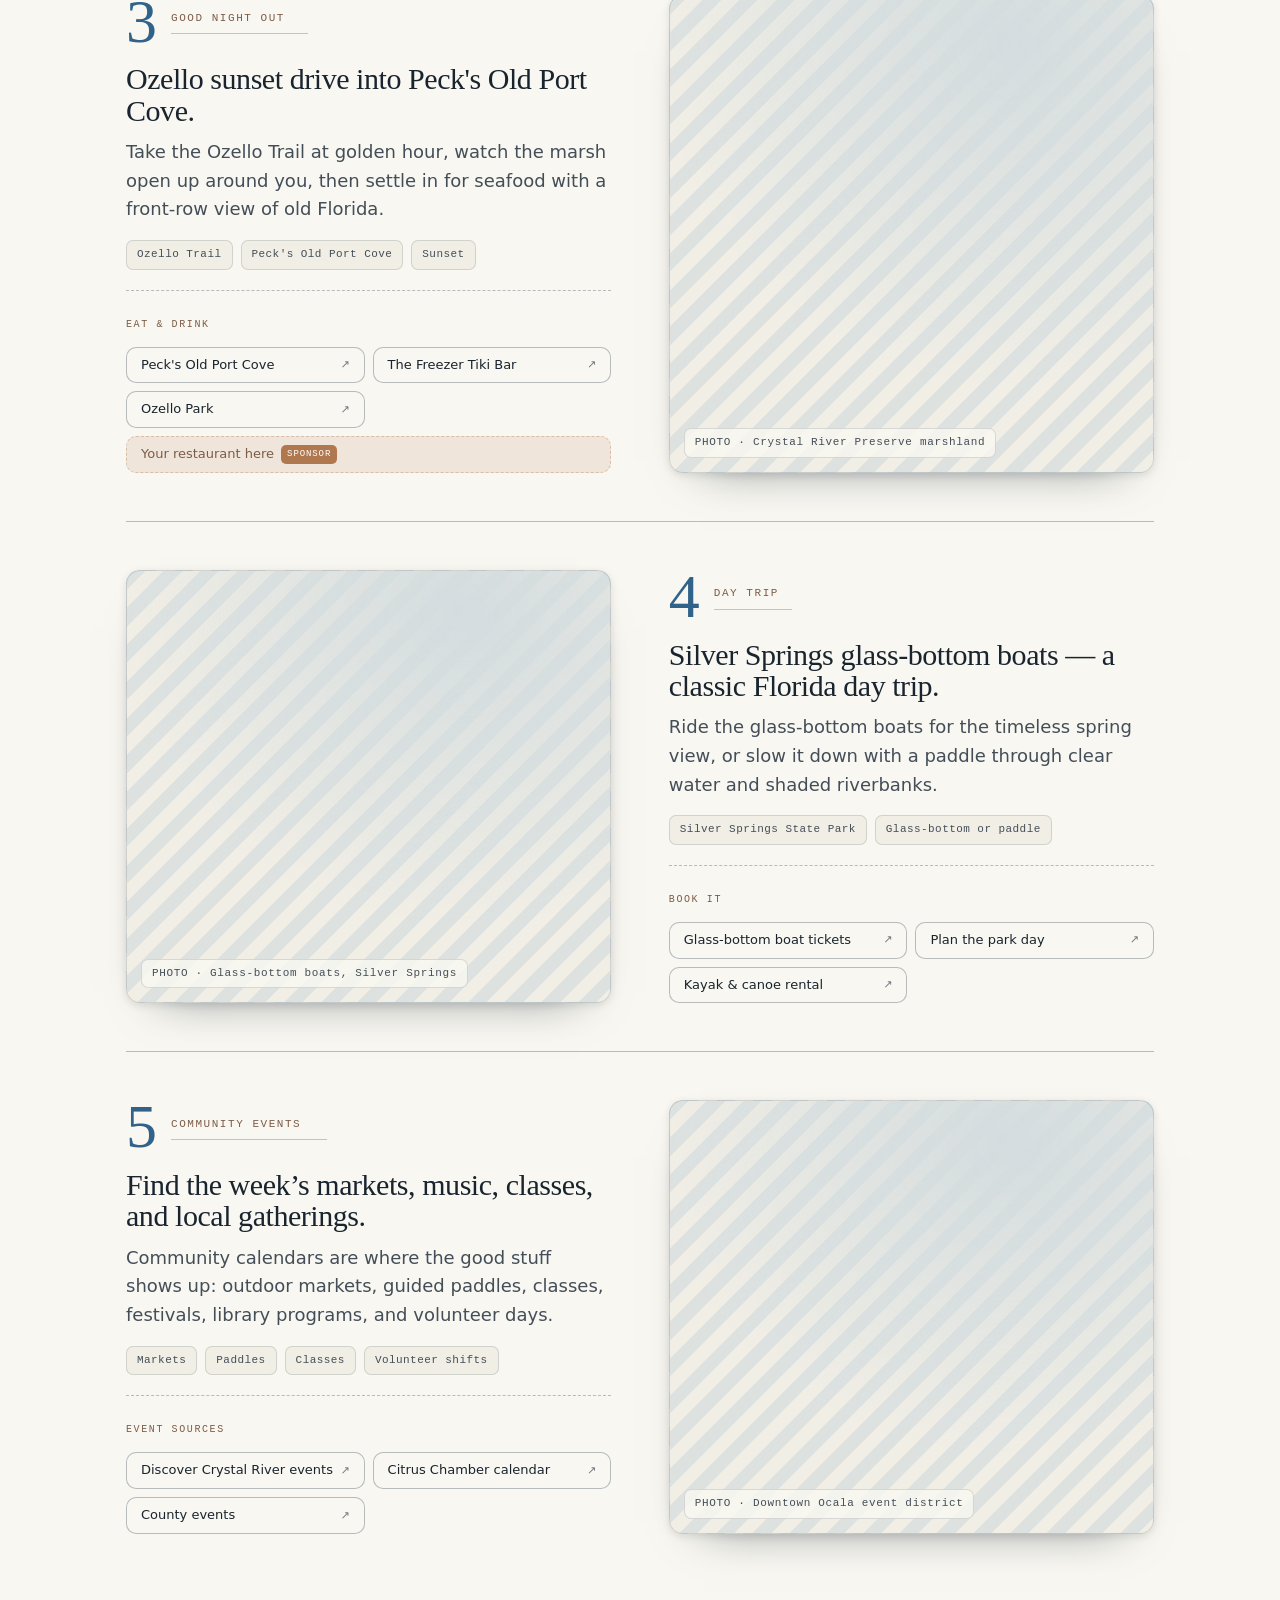
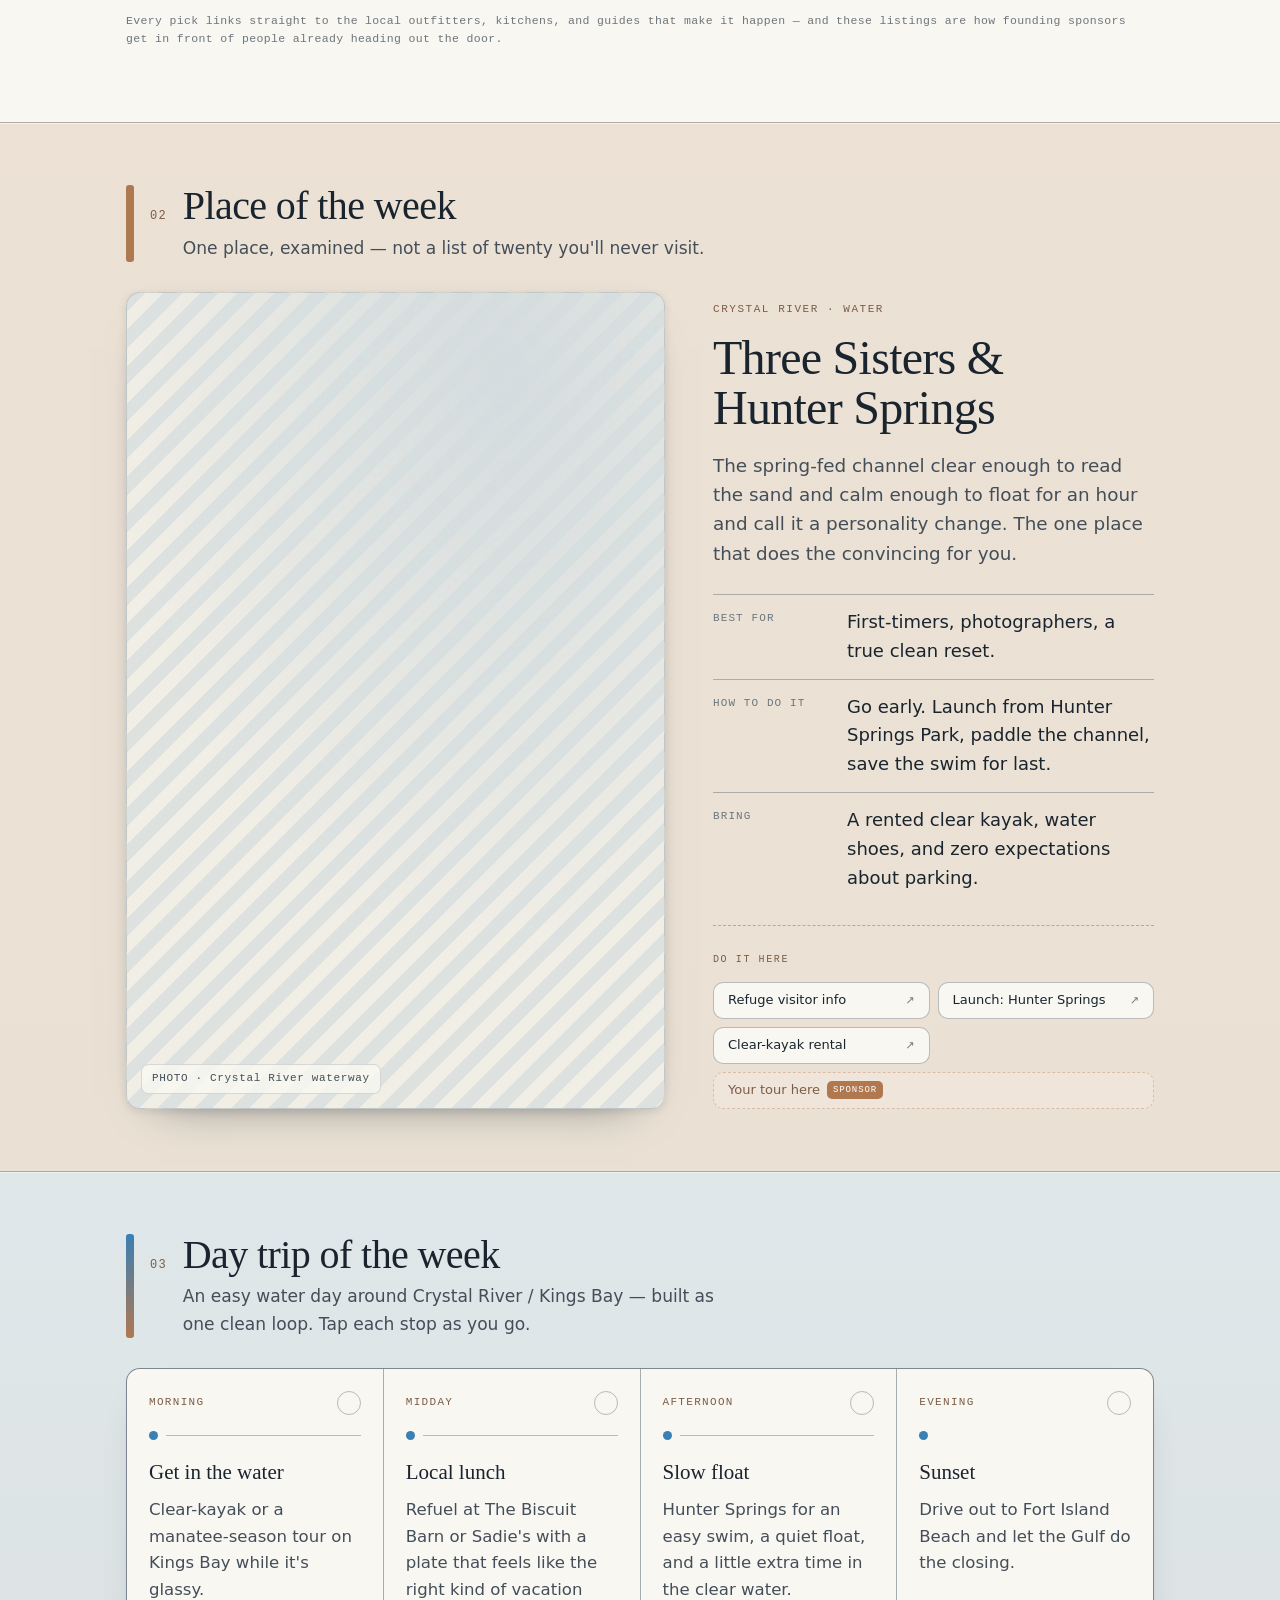
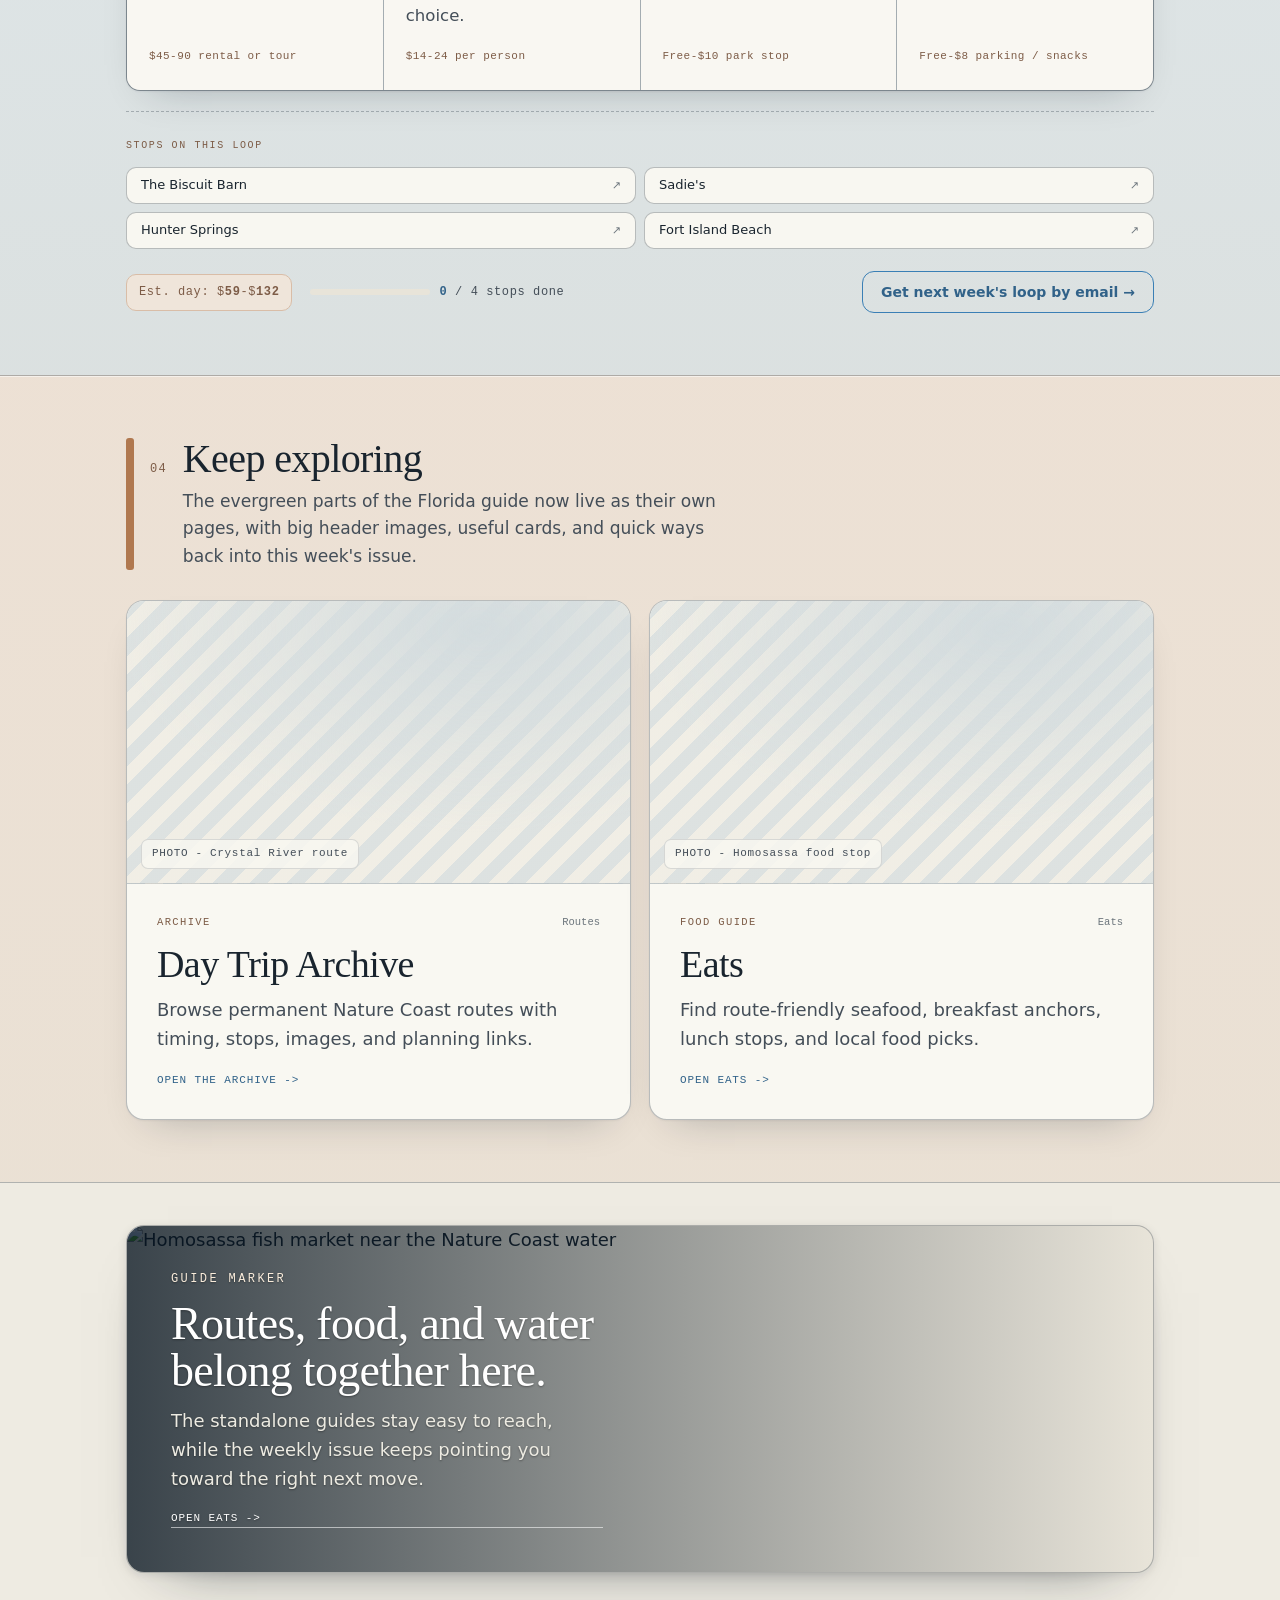
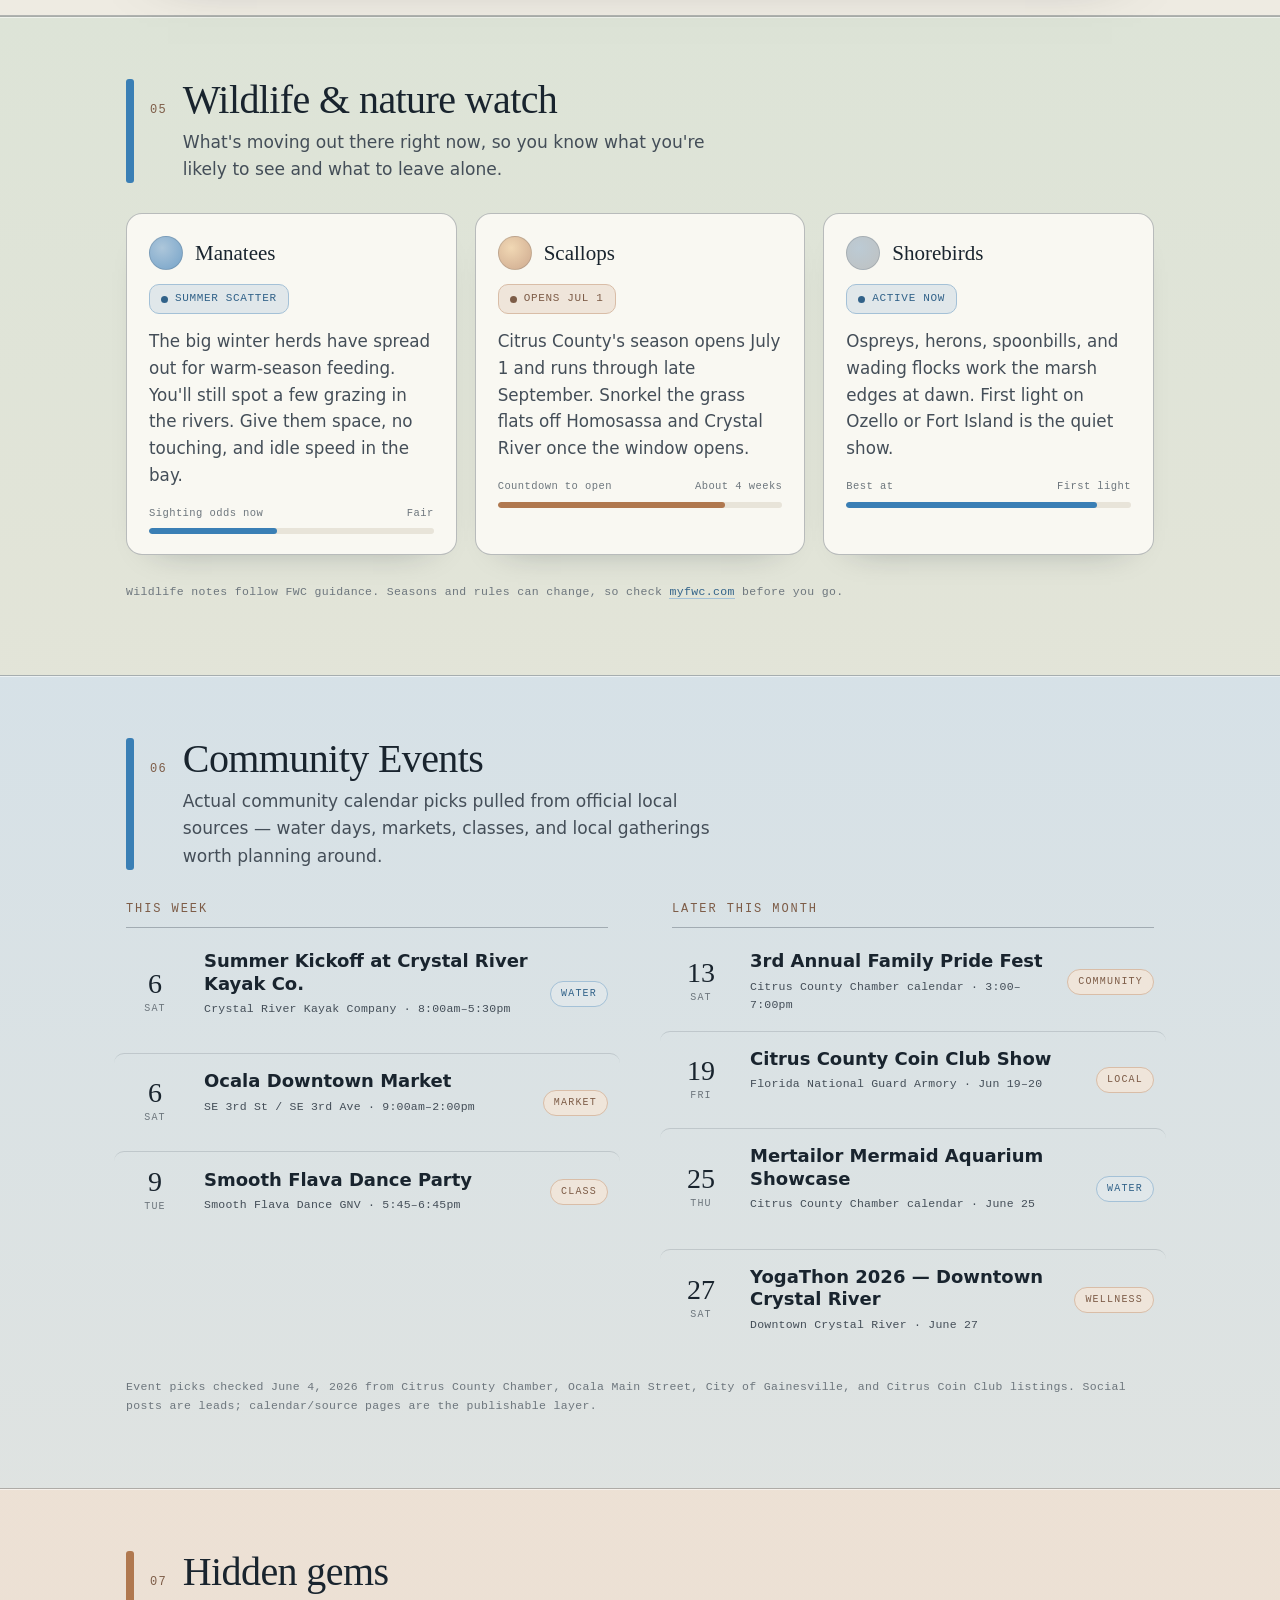
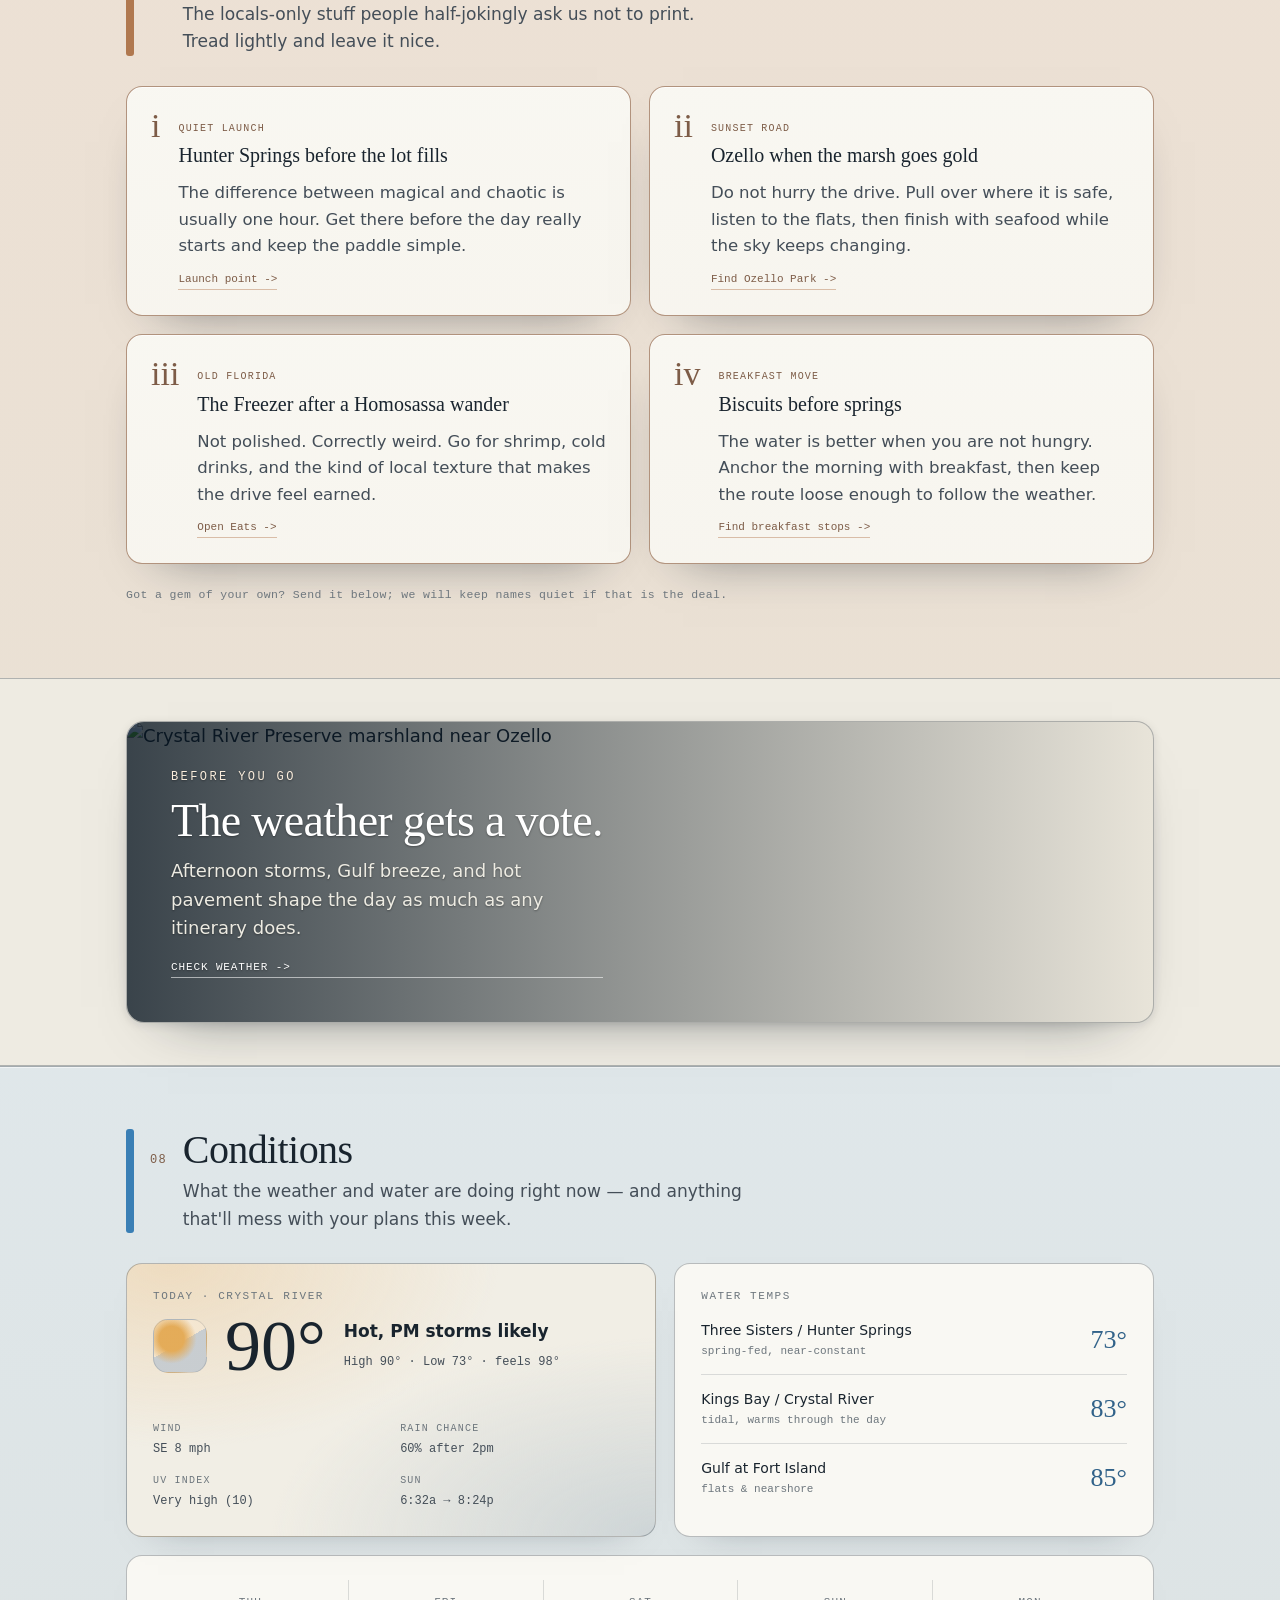
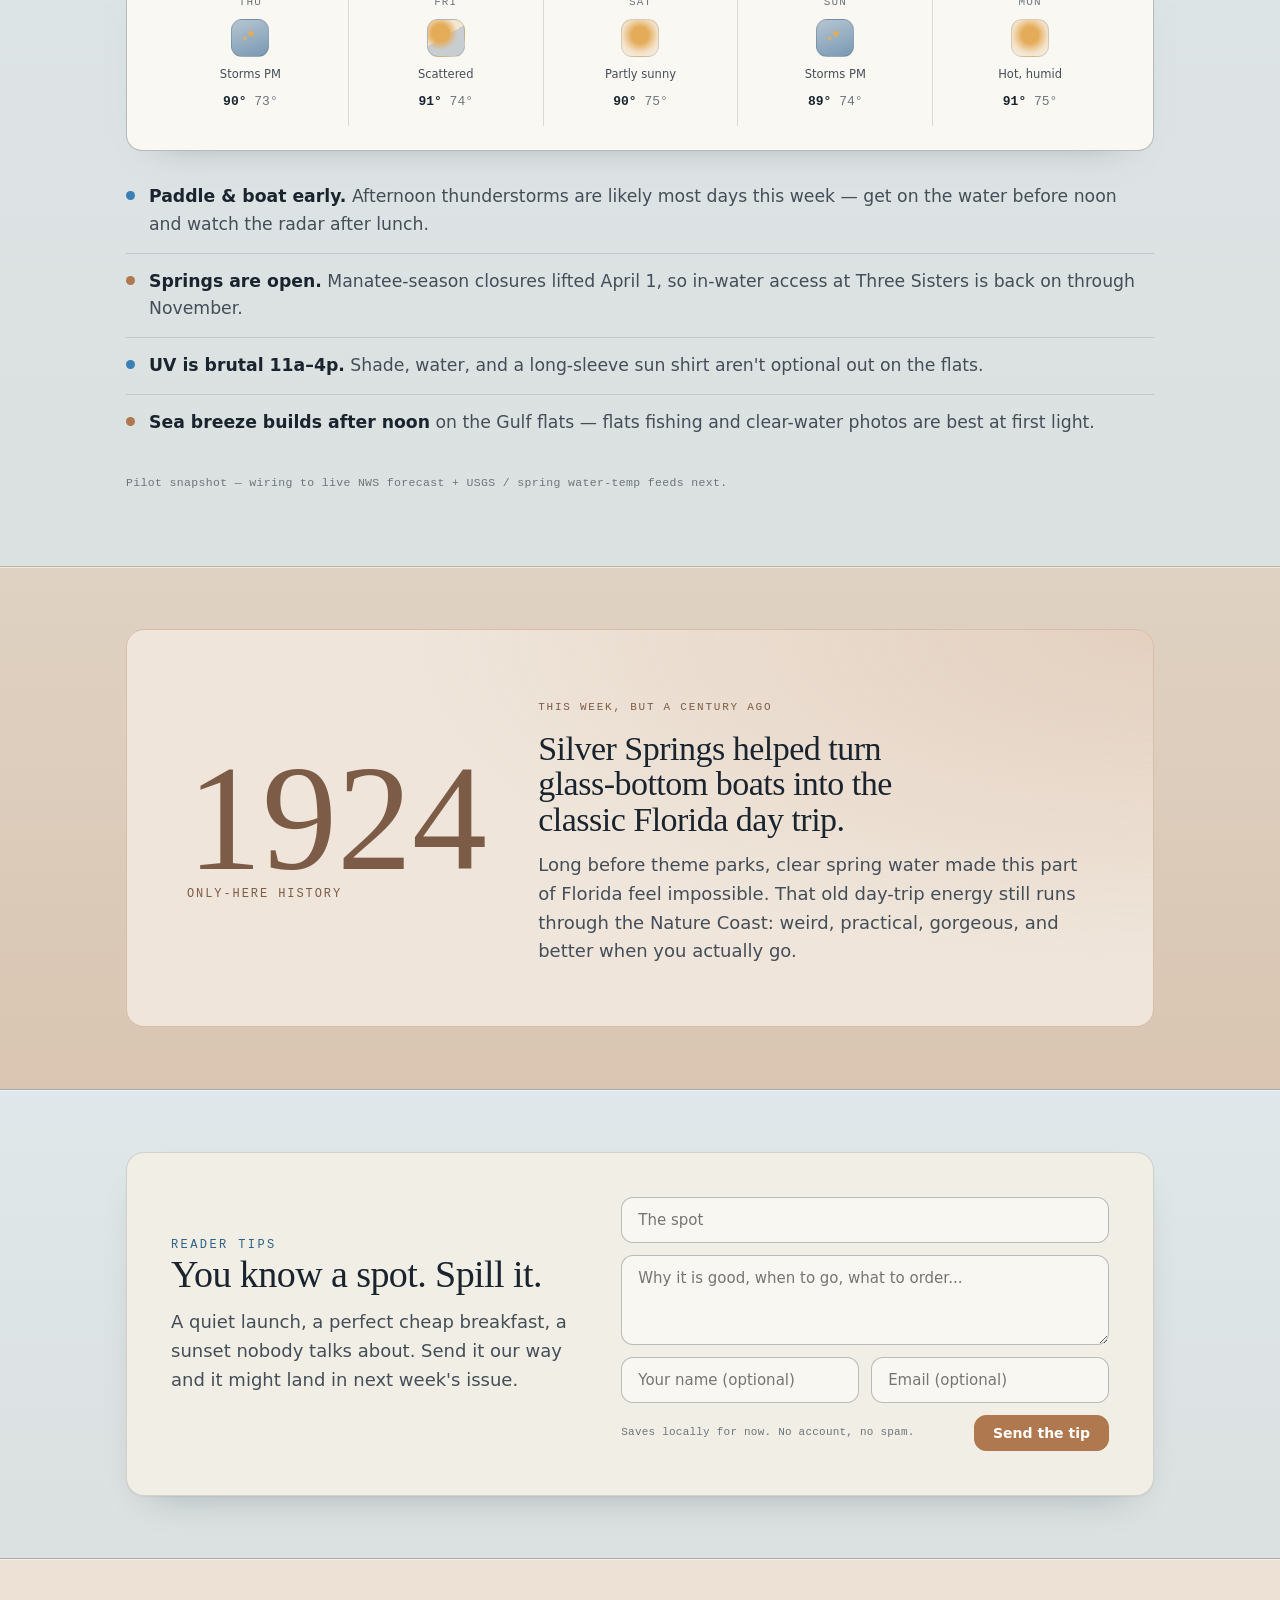
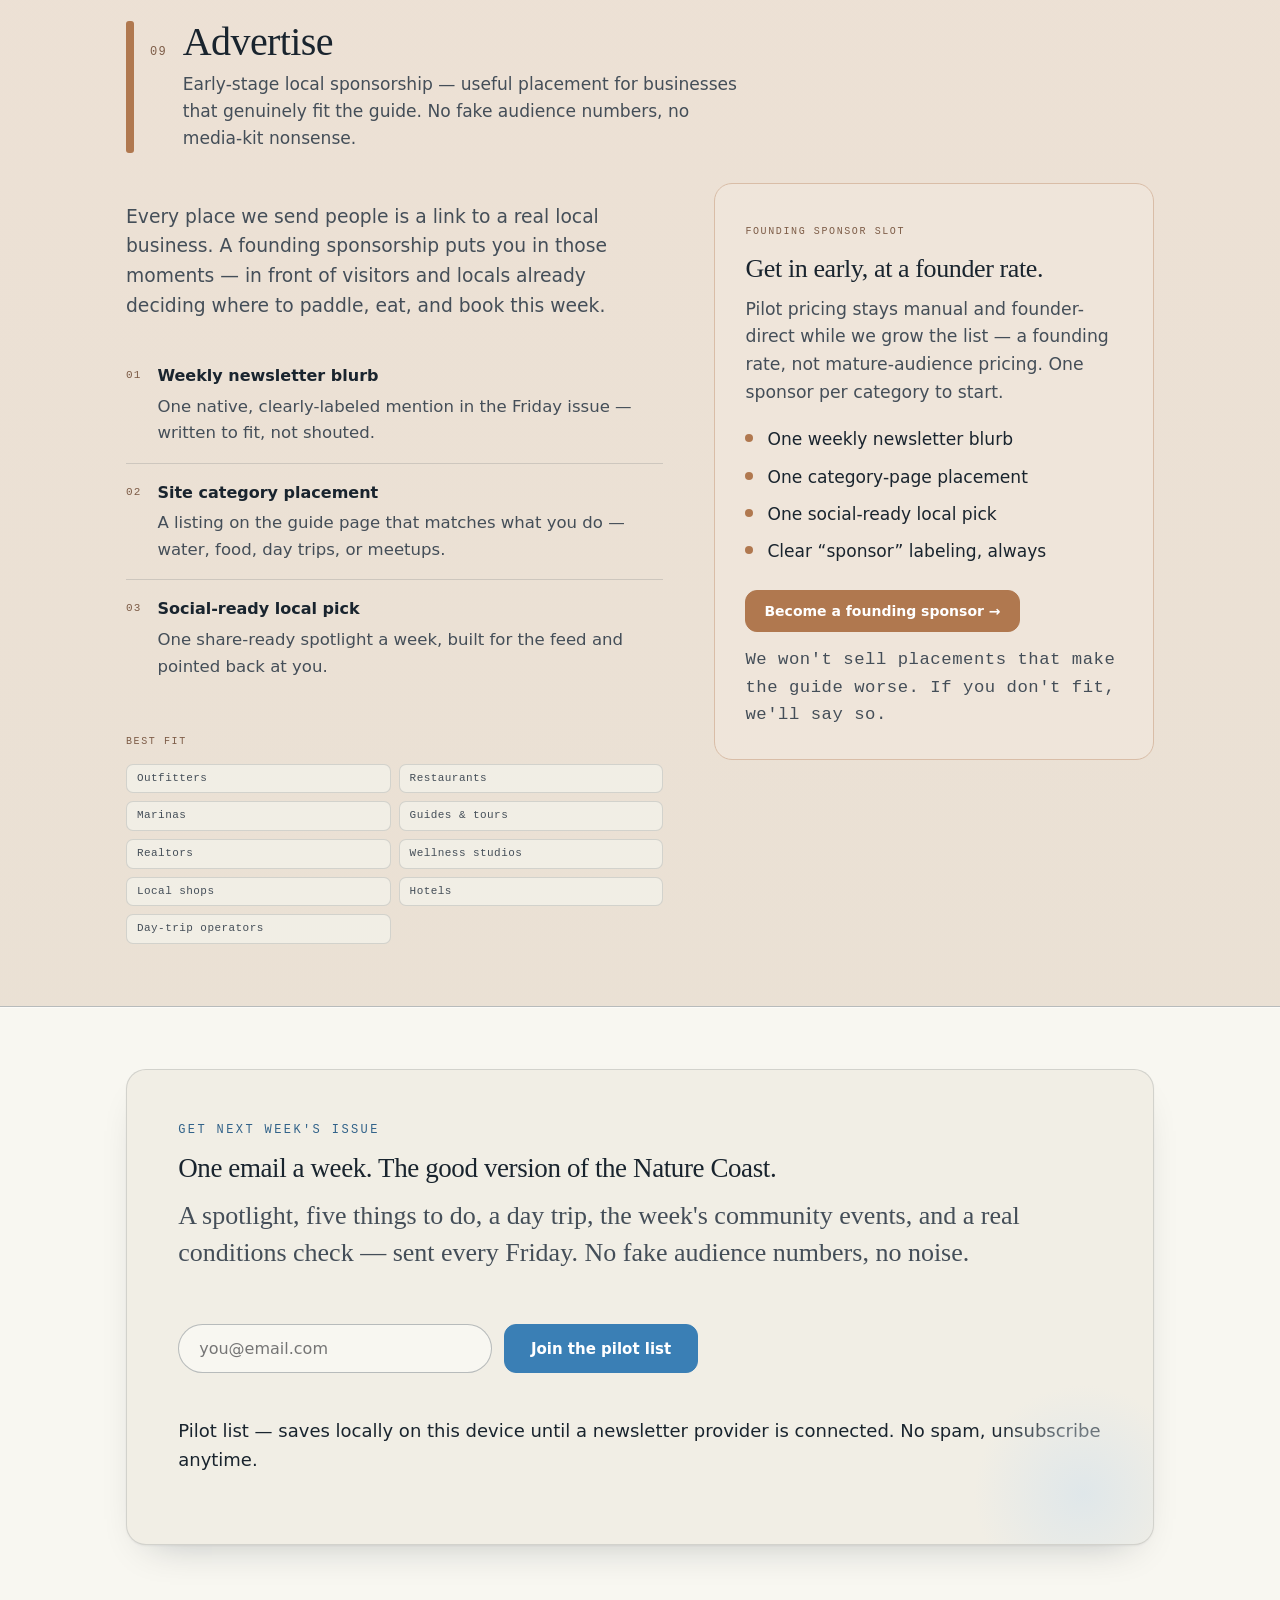
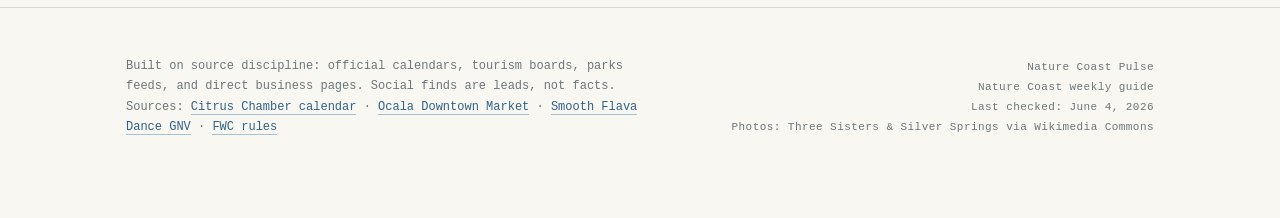
==== commit 5de57d9b: "Add Nature Coast tab icon" ====
--- a/index.html
+++ b/index.html
@@ -3,6 +3,8 @@
 <meta charset="UTF-8">
 <meta name="viewport" content="width=device-width, initial-scale=1">
 <title>Nature Coast Pulse — This Week</title>
+<link rel="icon" type="image/png" href="assets/nature-coast-insider-webicon.png">
+<link rel="apple-touch-icon" href="assets/nature-coast-insider-webicon.png">
 <style></style>
 <style>
   :root{
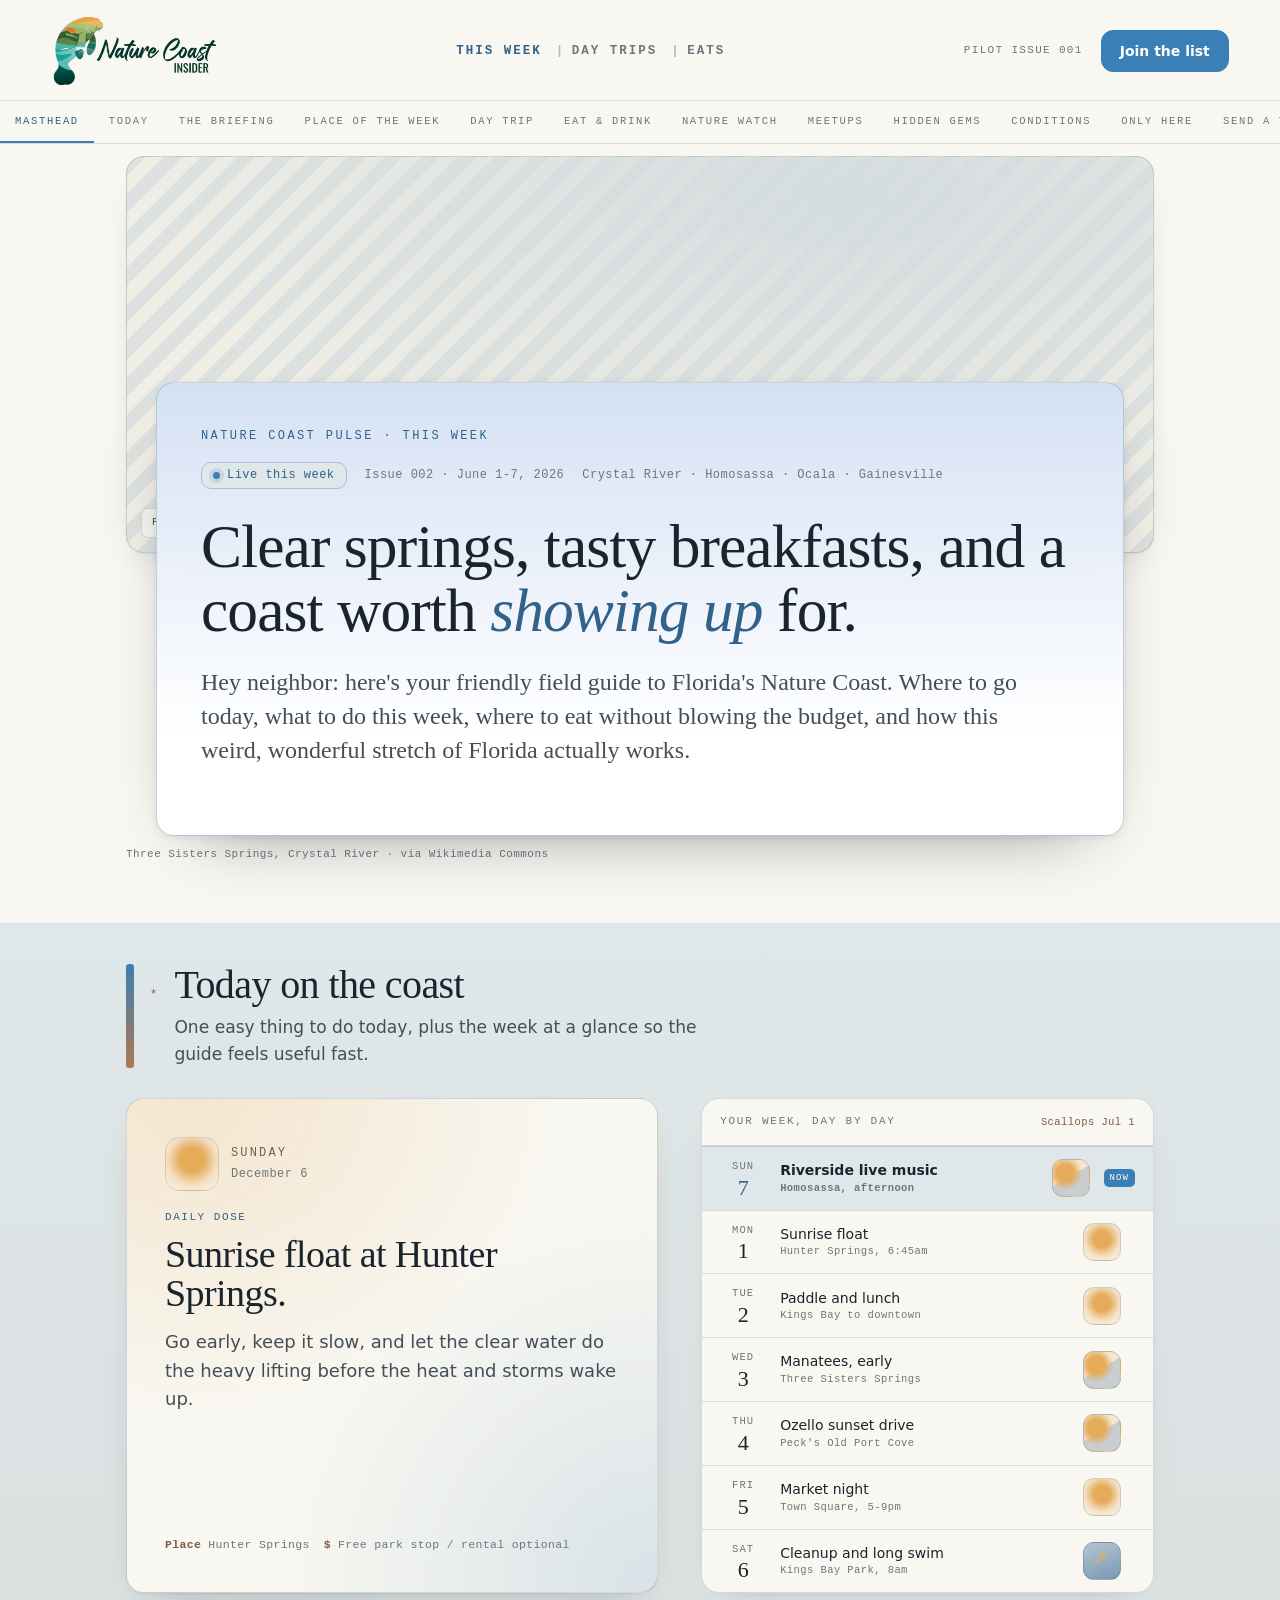
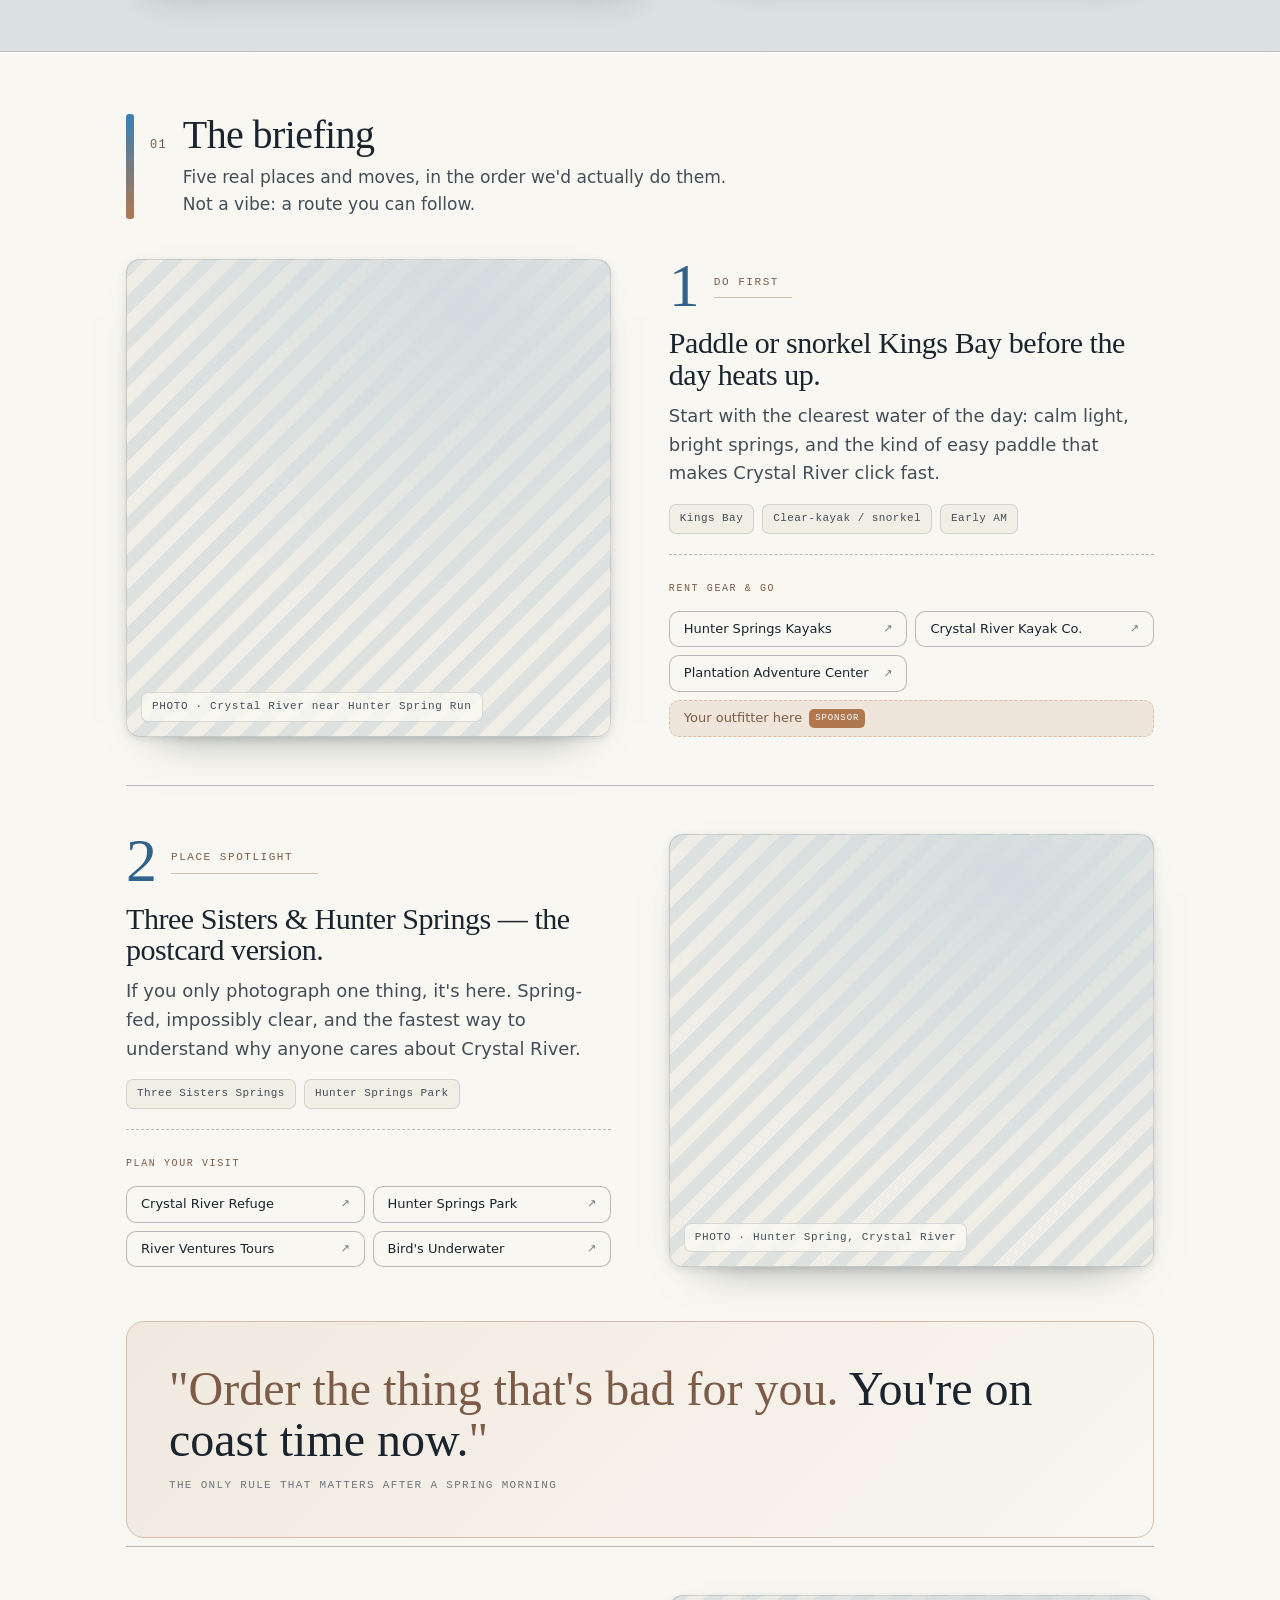
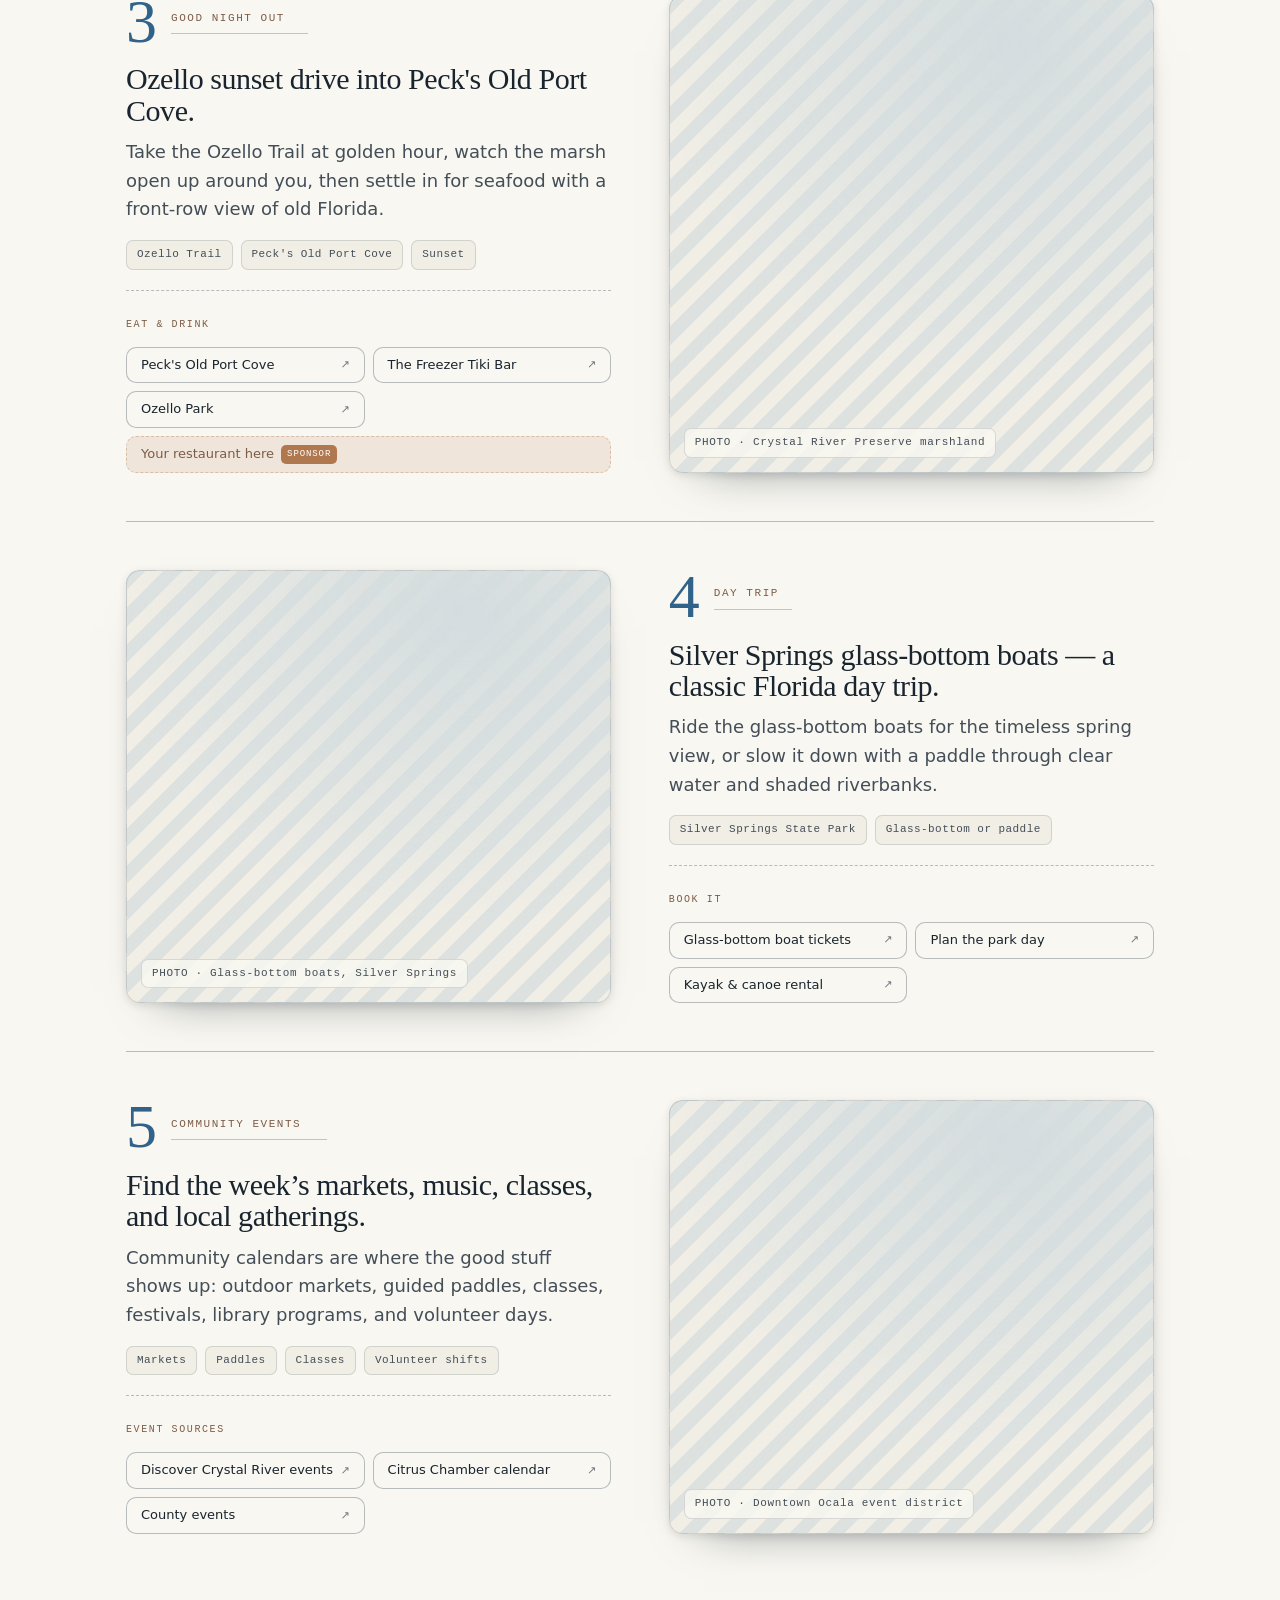
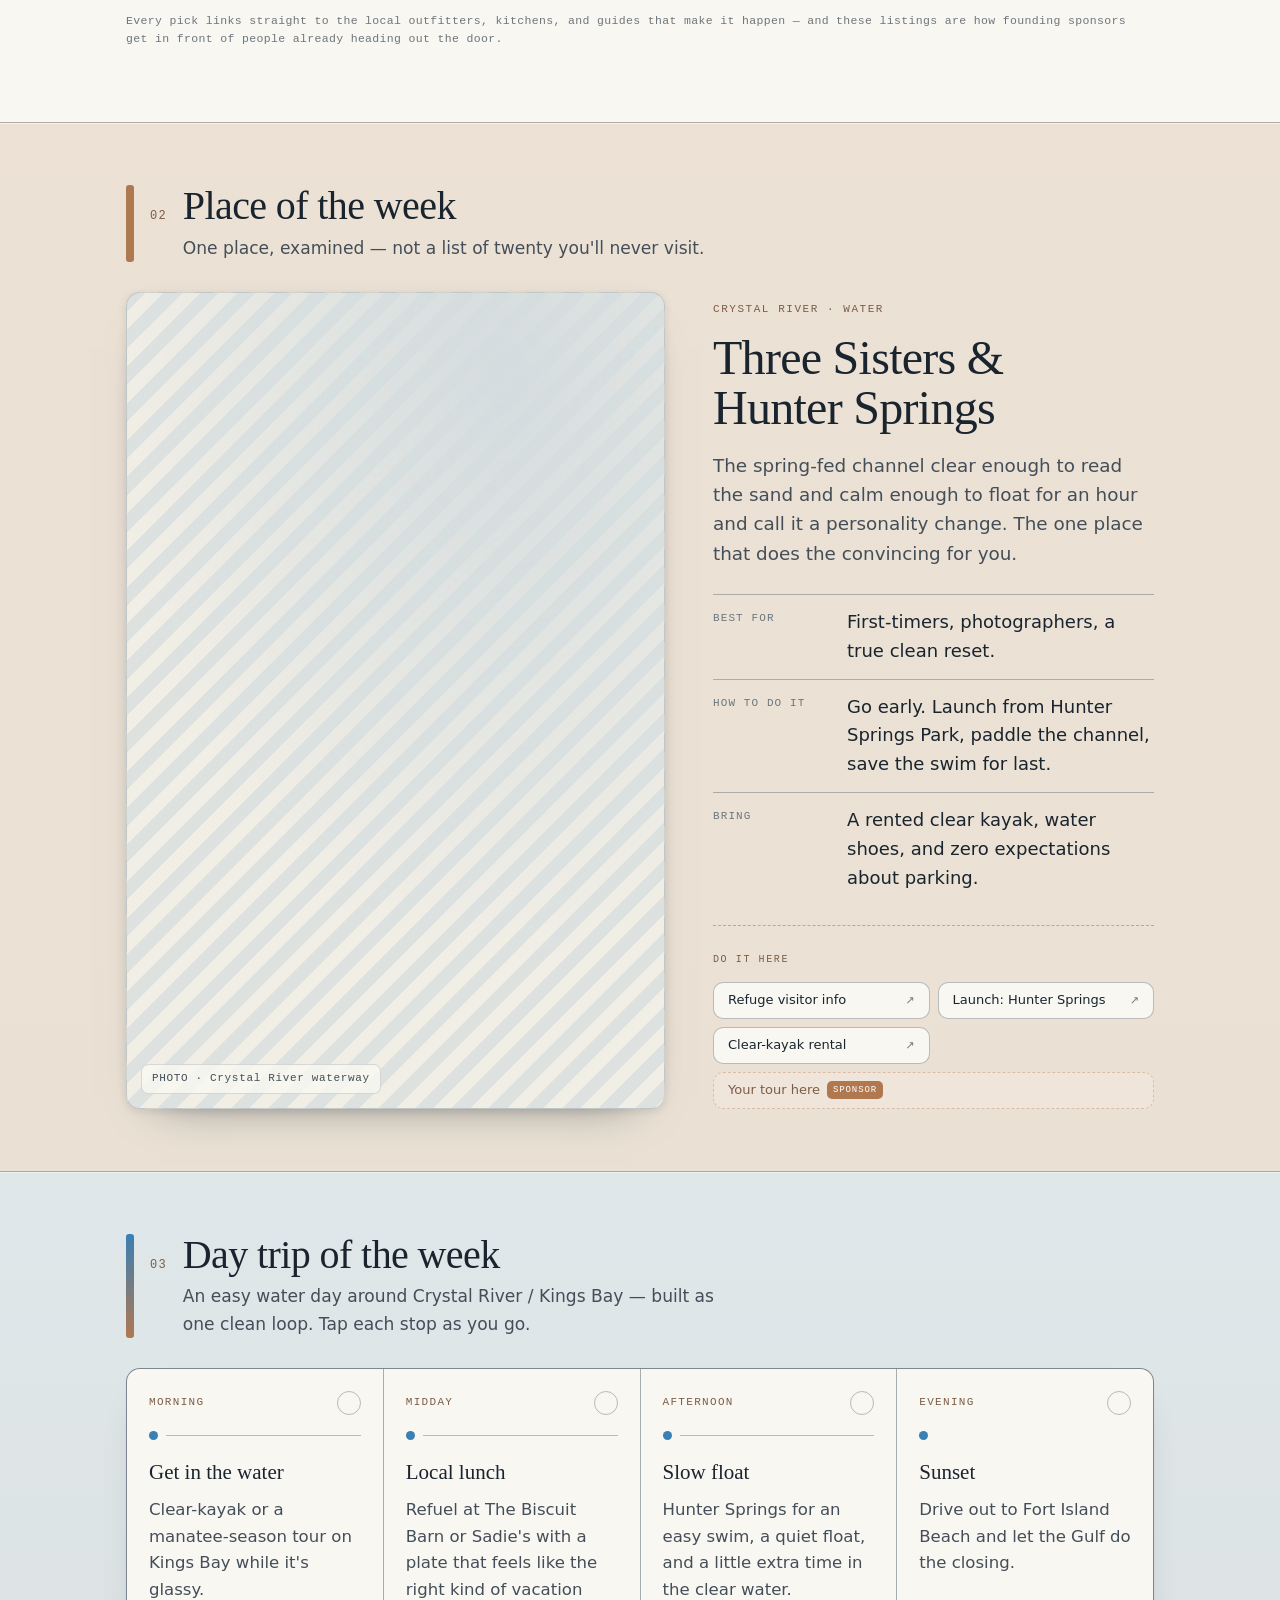
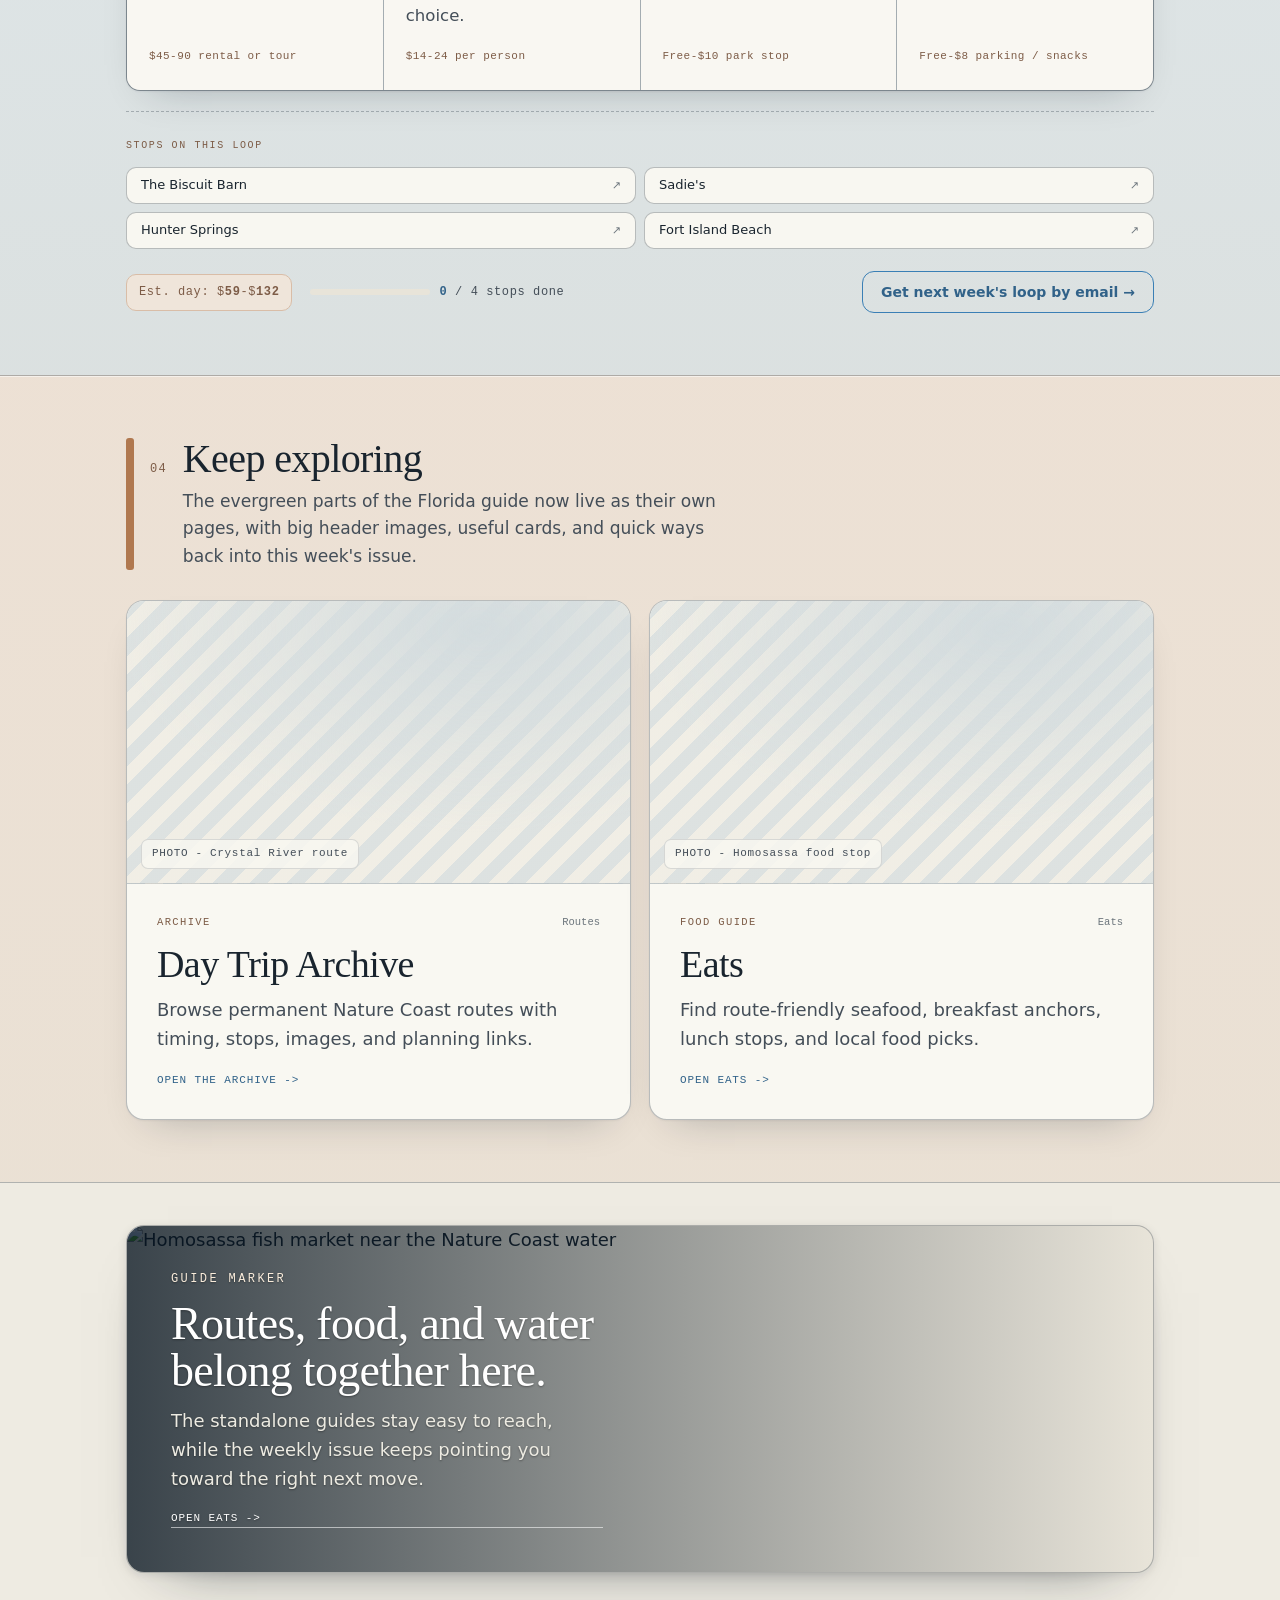
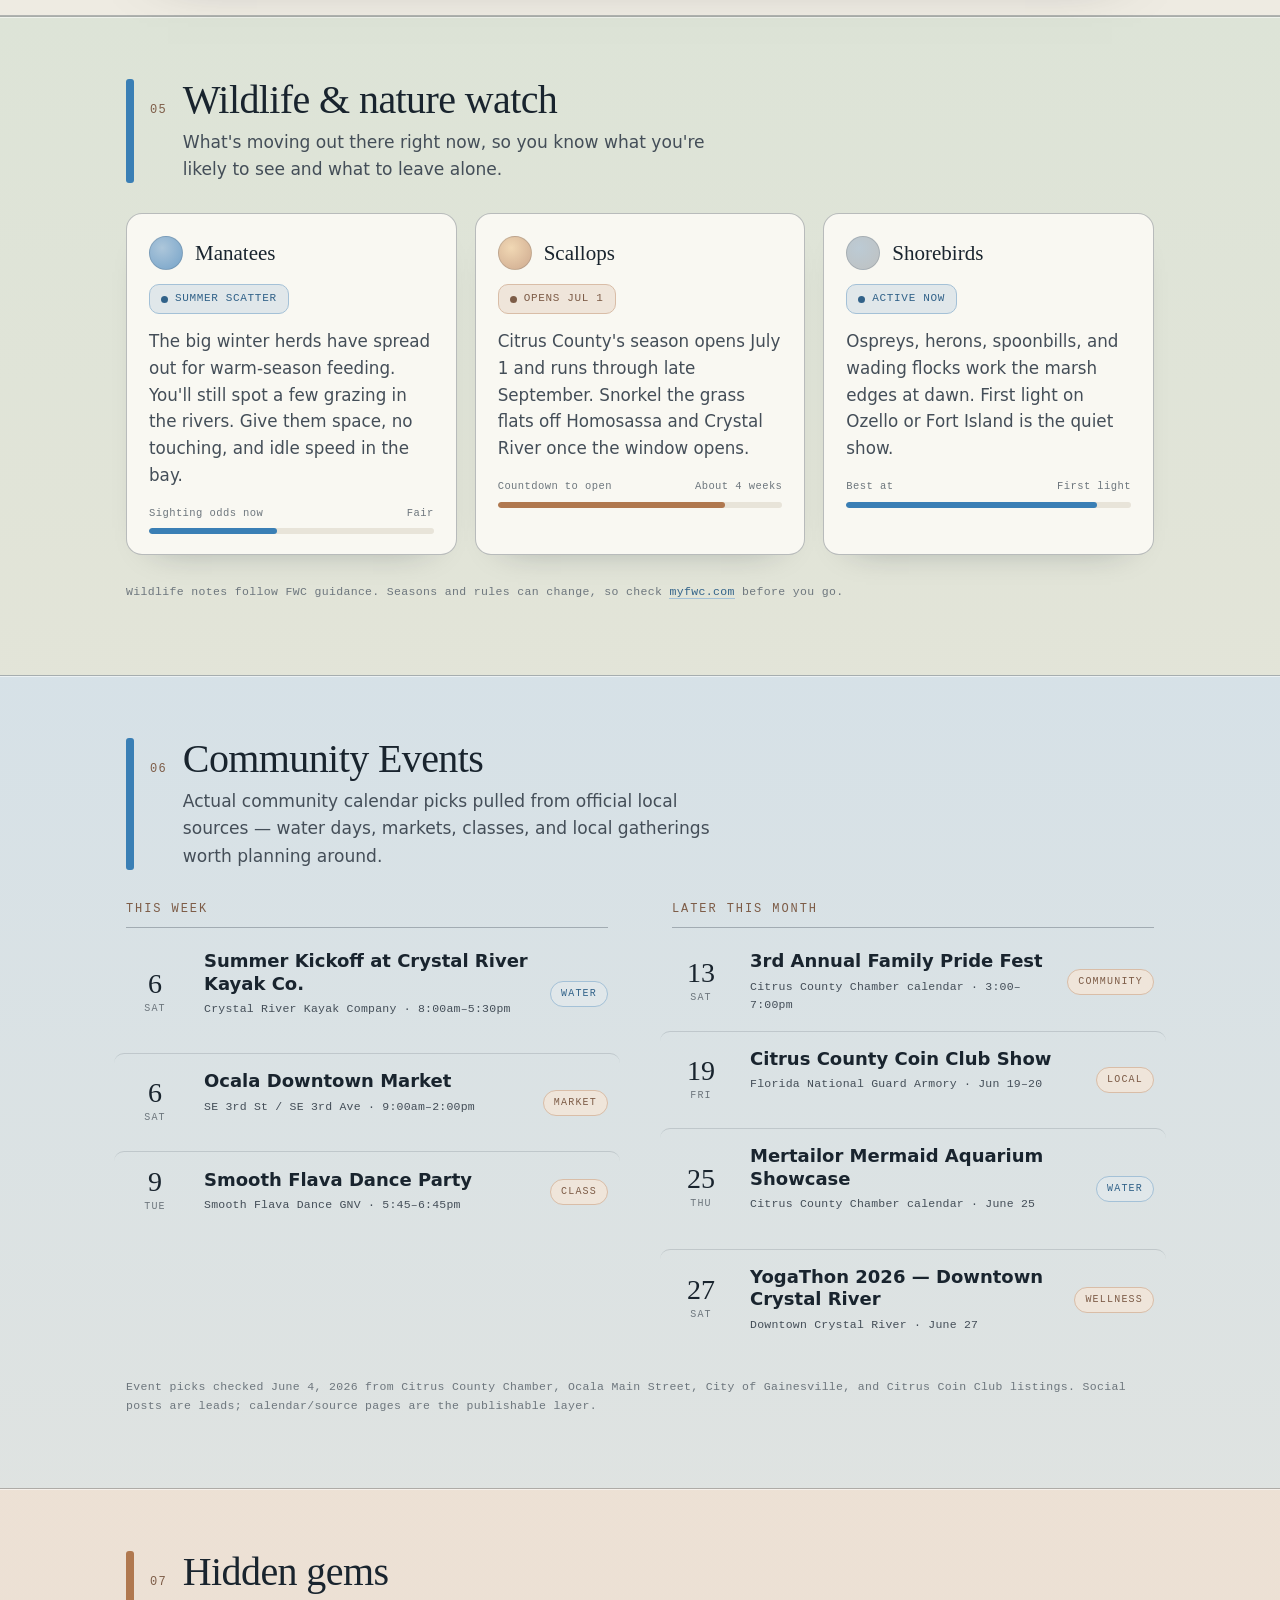
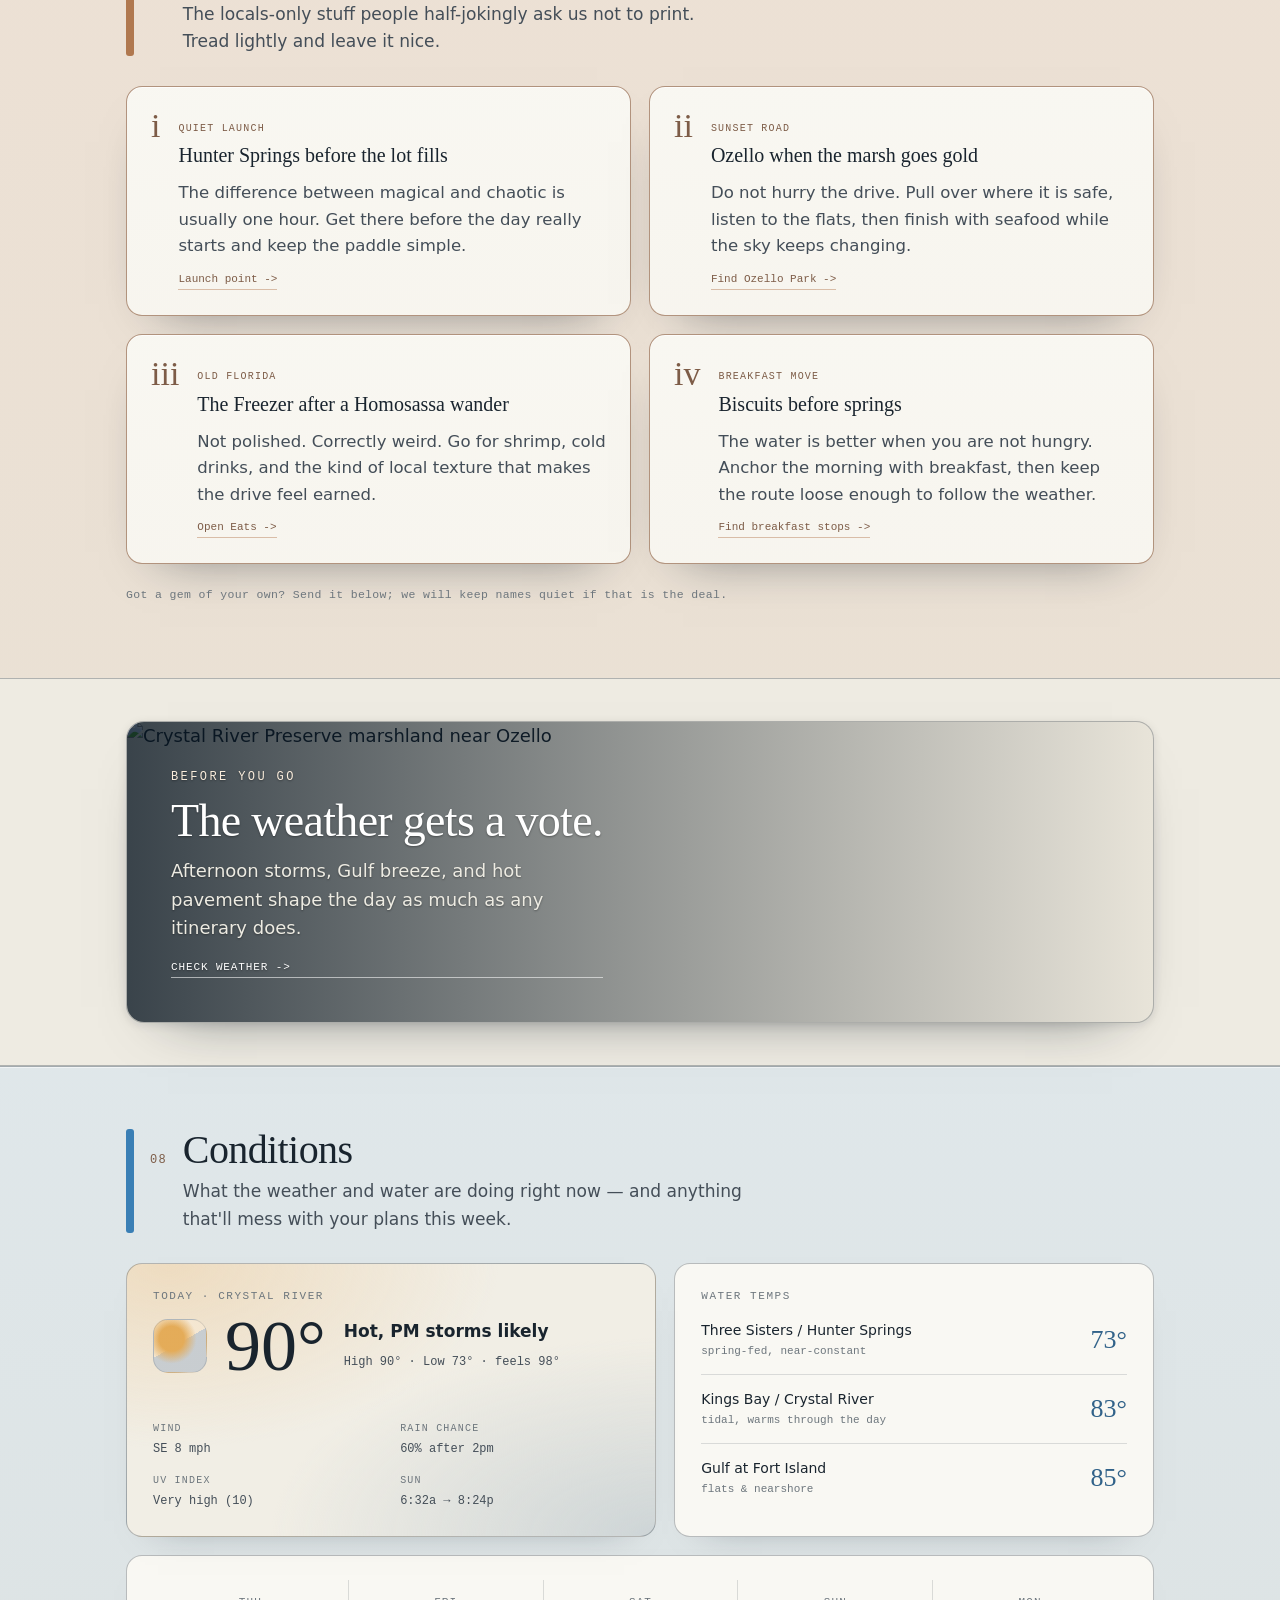
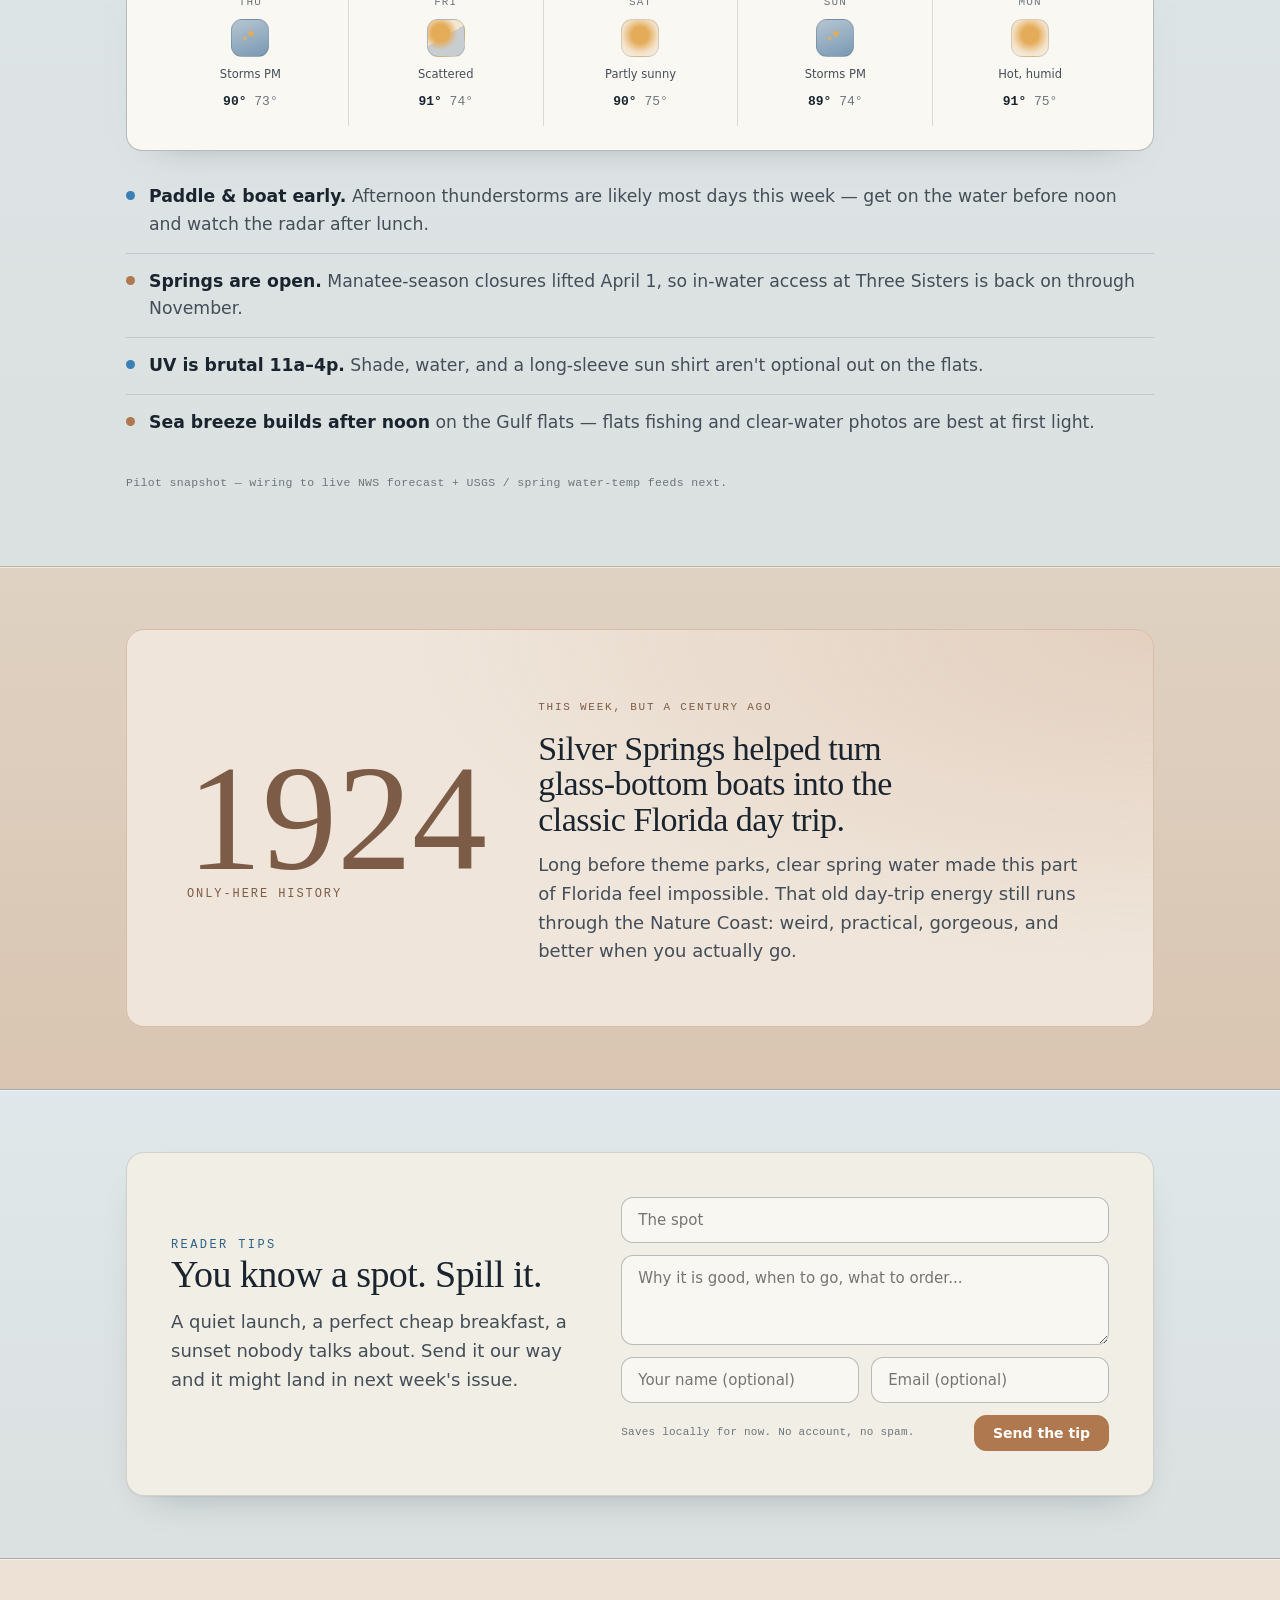
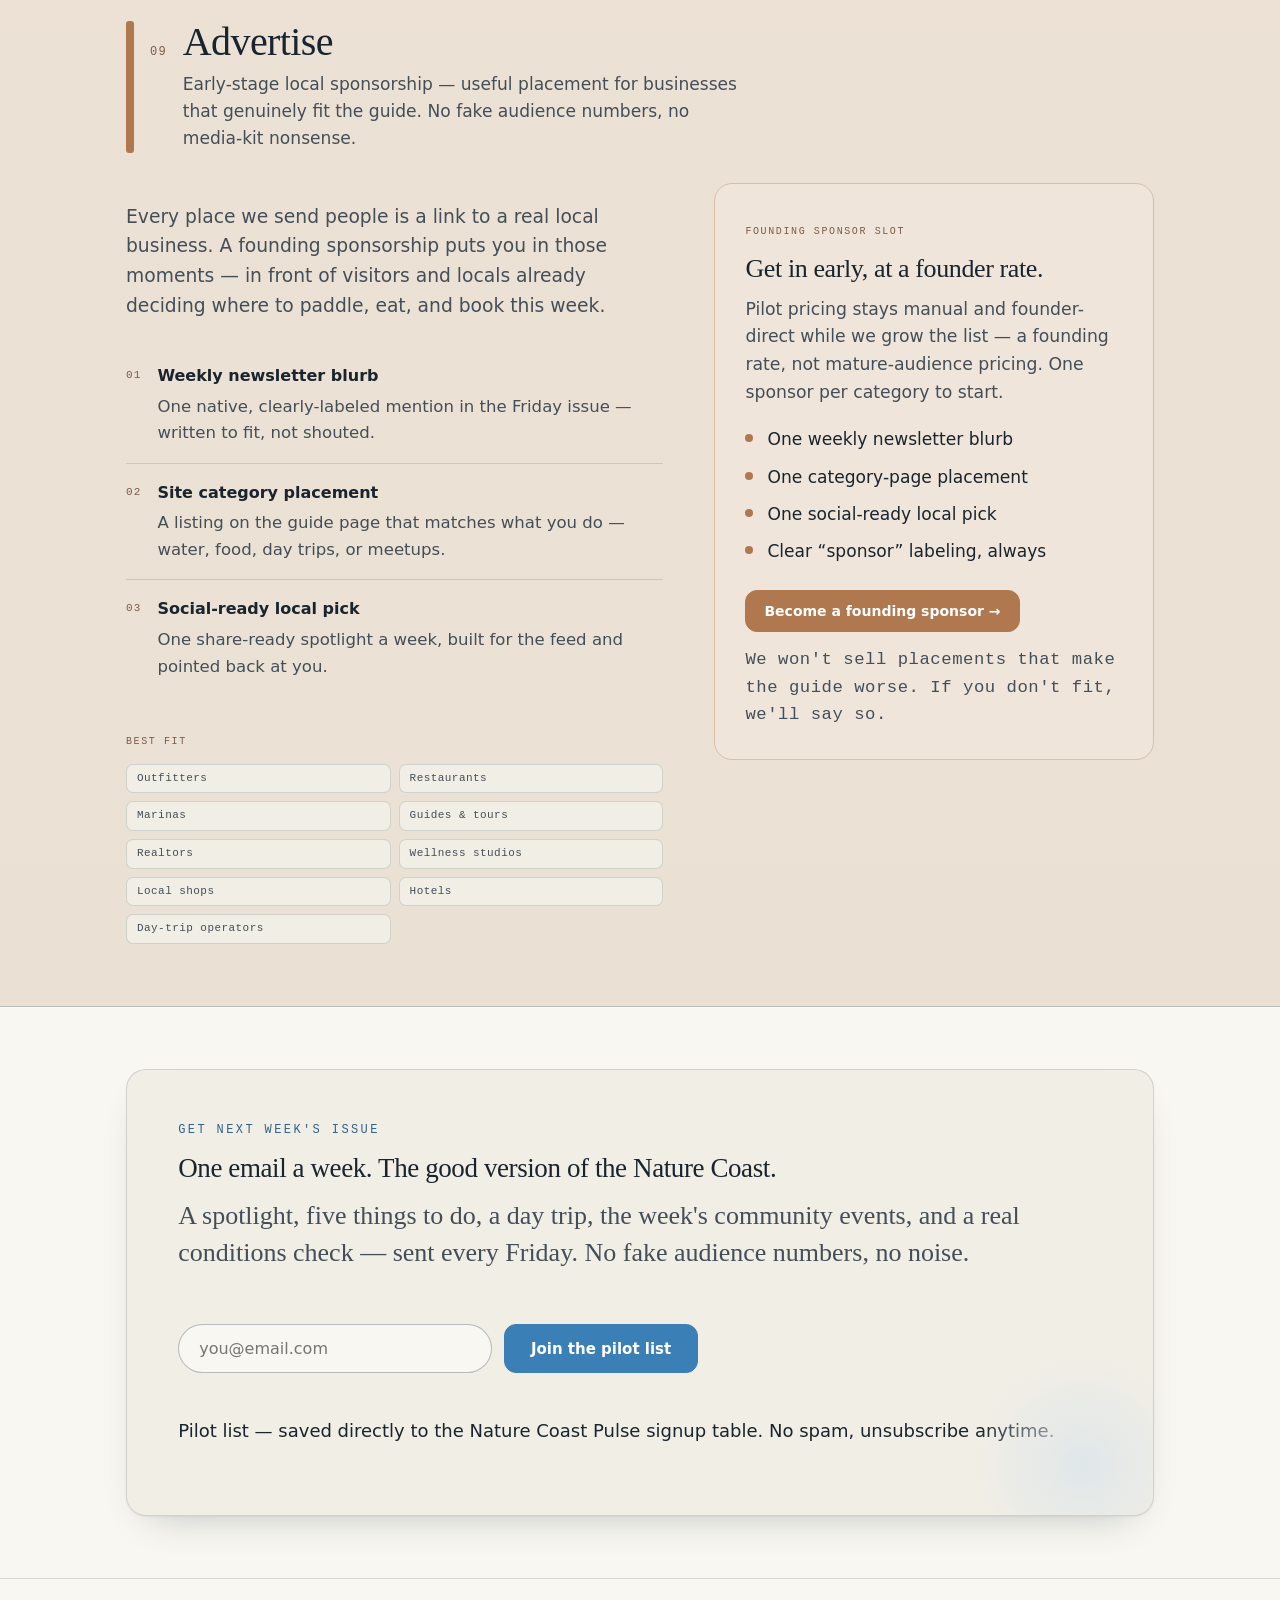
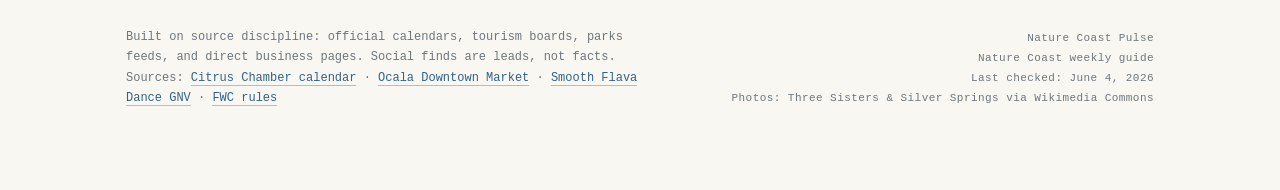
==== commit 598e16fc: "Add live Nature Coast publishing system" ====
--- a/index.html
+++ b/index.html
@@ -5,704 +5,7 @@
 <title>Nature Coast Pulse — This Week</title>
 <link rel="icon" type="image/png" href="assets/nature-coast-insider-webicon.png">
 <link rel="apple-touch-icon" href="assets/nature-coast-insider-webicon.png">
-<style></style>
-<style>
-  :root{
-    --font-display: "Newsreader";
-    --font-body: "Hanken Grotesk", system-ui, sans-serif;
-    --font-mono: "Spline Sans Mono", ui-monospace, monospace;
-    --accent: #3a7fb5;   /* cool — Gulf blue */
-    --earth:  #b0784f;   /* earthy — clay */
-    --leaf:   #668f68;   /* marsh green */
-    --body-scale: 1;
-
-    --paper:   oklch(0.975 0.008 96);
-    --paper-2: oklch(0.949 0.012 92);
-    --paper-3: oklch(0.918 0.015 90);
-    --ink:     oklch(0.255 0.024 245);
-    --ink-2:   oklch(0.42 0.02 245);
-    --ink-3:   oklch(0.56 0.016 245);
-    --line:    oklch(0.30 0.03 245 / 0.15);
-    --line-2:  oklch(0.30 0.03 245 / 0.30);
-    --sun:      oklch(0.78 0.12 75);
-    --cloud:    oklch(0.74 0.018 250);
-    --storm:    oklch(0.58 0.07 245);
-
-    --accent-soft: color-mix(in oklab, var(--accent) 13%, var(--paper));
-    --accent-line: color-mix(in oklab, var(--accent) 45%, var(--paper));
-    --accent-ink:  color-mix(in oklab, var(--accent) 70%, var(--ink));
-    --earth-soft:  color-mix(in oklab, var(--earth) 14%, var(--paper));
-    --earth-line:  color-mix(in oklab, var(--earth) 45%, var(--paper));
-    --earth-ink:   color-mix(in oklab, var(--earth) 68%, var(--ink));
-    --shadow: 0 1px 2px oklch(0.2 0.03 245 / 0.05), 0 18px 40px -24px oklch(0.2 0.03 245 / 0.30);
-  }
-  [data-theme="dark"]{
-    --paper:   oklch(0.198 0.022 250);
-    --paper-2: oklch(0.242 0.024 250);
-    --paper-3: oklch(0.295 0.026 250);
-    --ink:     oklch(0.948 0.012 95);
-    --ink-2:   oklch(0.80 0.015 95);
-    --ink-3:   oklch(0.64 0.018 250);
-    --line:    oklch(0.85 0.02 95 / 0.15);
-    --line-2:  oklch(0.85 0.02 95 / 0.28);
-    --sun:      oklch(0.74 0.11 72);
-    --cloud:    oklch(0.50 0.02 250);
-    --storm:    oklch(0.44 0.07 245);
-    --accent-soft: color-mix(in oklab, var(--accent) 22%, var(--paper));
-    --accent-line: color-mix(in oklab, var(--accent) 52%, var(--paper));
-    --accent-ink:  color-mix(in oklab, var(--accent) 80%, var(--ink));
-    --earth-soft:  color-mix(in oklab, var(--earth) 24%, var(--paper));
-    --earth-line:  color-mix(in oklab, var(--earth) 52%, var(--paper));
-    --earth-ink:   color-mix(in oklab, var(--earth) 82%, var(--ink));
-    --shadow: 0 1px 2px oklch(0 0 0 / 0.3), 0 22px 48px -26px oklch(0 0 0 / 0.6);
-  }
-
-  *{ box-sizing:border-box; }
-  html{ scroll-behavior:smooth; max-width:100%; overflow-x:hidden; }
-  body{
-    margin:0; background:var(--paper); color:var(--ink);
-    font-family:var(--font-body); font-size:calc(18px * var(--body-scale)); line-height:1.6;
-    -webkit-font-smoothing:antialiased; text-rendering:optimizeLegibility;
-    transition:background .5s ease, color .5s ease; max-width:100%; overflow-x:hidden;
-  }
-  ::selection{ background:var(--accent); color:#fff; }
-  a{ color:inherit; }
-
-  /* ---------- progress + chrome ---------- */
-  .progress{ position:fixed; top:0; left:0; height:3px; width:0%; background:var(--accent); z-index:90; transition:width .12s linear; }
-  header.bar{
-    position:fixed; top:0; left:0; right:0; z-index:80;
-    display:grid; grid-template-columns:auto minmax(260px,1fr) auto;
-    grid-template-areas:"brand pages cta" "week week week";
-    align-items:center; gap:10px 18px;
-    padding:14px clamp(18px,4vw,52px);
-    backdrop-filter:saturate(1.2) blur(10px);
-    background:color-mix(in oklab, var(--paper) 82%, transparent);
-    border-bottom:1px solid transparent; transition:border-color .4s ease, background .4s ease;
-  }
-  header.bar.stuck{ border-bottom-color:var(--line); }
-  .word{ grid-area:brand; display:flex; align-items:center; min-width:max-content; line-height:0; color:inherit; text-decoration:none; }
-  .word img{ display:block; width:clamp(158px,13vw,190px); height:auto; }
-  .bar-cta{ grid-area:cta; display:flex; align-items:center; justify-self:end; gap:18px; min-width:max-content; }
-  .bar-cta .iss{ font-family:var(--font-mono); font-size:11px; letter-spacing:.12em; color:var(--ink-3); text-transform:uppercase; }
-  .site-nav{
-    grid-area:pages; display:flex; align-items:center; justify-self:center; justify-content:center; gap:0;
-    border:0; border-radius:0; overflow:visible; background:transparent;
-  }
-  .site-nav a{
-    position:relative; font-family:var(--font-mono); font-weight:700; font-size:12.5px; letter-spacing:.16em;
-    text-transform:uppercase; text-decoration:none; color:var(--ink-3);
-    border:0; padding:7px 15px; background:transparent;
-    transition:color .16s ease;
-  }
-  .site-nav a + a::before{
-    content:"|"; position:absolute; left:-1px; top:50%; transform:translateY(-50%);
-    color:var(--line-2); font-weight:600; letter-spacing:0;
-  }
-  .site-nav a:hover, .site-nav a[aria-current="page"]{ color:var(--accent-ink); }
-  .week-nav{
-    grid-area:week; width:calc(100% + clamp(36px,8vw,104px));
-    margin:2px calc(-1 * clamp(18px,4vw,52px)) -14px;
-    display:flex; flex-wrap:nowrap; align-items:stretch; justify-content:space-between;
-    gap:0; border-top:1px solid var(--line); border-bottom:1px solid var(--line);
-    overflow-x:auto; overflow-y:hidden; scrollbar-width:none; -webkit-overflow-scrolling:touch;
-    background:color-mix(in oklab, var(--paper) 92%, transparent);
-  }
-  .week-nav::-webkit-scrollbar{ display:none; }
-  .week-nav a{
-    flex:1 0 max-content; min-height:42px; display:inline-flex; align-items:center; justify-content:center;
-    padding:11px 15px 10px; background:transparent; border-bottom:2px solid transparent;
-    color:var(--ink-3); font-family:var(--font-mono); font-size:10.5px; letter-spacing:.16em;
-    text-transform:uppercase; text-decoration:none; text-align:center;
-    white-space:nowrap; transition:color .16s ease, border-color .16s ease, background .16s ease;
-  }
-  .week-nav a:hover{ color:var(--ink); background:color-mix(in oklab, var(--paper-2) 54%, transparent); }
-  .week-nav a.active{ color:var(--accent-ink); border-bottom-color:var(--accent); background:transparent; }
-  @media (max-width:920px){
-    header.bar{
-      grid-template-columns:1fr auto;
-      grid-template-areas:"brand cta" "pages pages" "week week";
-    }
-    .site-nav{ width:100%; justify-self:stretch; justify-content:center; flex-wrap:wrap; overflow:visible; }
-    .site-nav a{ flex:0 0 auto; text-align:center; }
-    .week-nav{ justify-content:flex-start; }
-    .week-nav a{ flex:0 0 auto; }
-  }
-  @media (max-width:620px){
-    header.bar{
-      grid-template-columns:1fr;
-      grid-template-areas:"brand" "pages";
-      gap:8px; padding:10px 16px;
-    }
-    .word{ min-width:0; justify-self:center; }
-    .word img{ width:164px; max-width:68vw; height:auto; }
-    .bar-cta{ display:none; }
-    .bar-cta .iss{ display:none; }
-    .site-nav a{ padding:6px 10px; font-size:11.5px; letter-spacing:.13em; }
-    .week-nav{ display:none; }
-  }
-  @media (max-width:390px){ .word img{ width:154px; } }
-
-  .btn{
-    font-family:var(--font-body); font-weight:600; font-size:14px;
-    border:1px solid var(--accent); background:var(--accent); color:#fff;
-    padding:9px 18px; border-radius:12px; cursor:pointer; text-decoration:none;
-    display:inline-flex; align-items:center; gap:8px;
-    transition:transform .15s ease, box-shadow .2s ease, background .2s ease;
-  }
-  .btn:hover{ transform:translateY(-1px); box-shadow:0 8px 22px -10px var(--accent); }
-  .btn.ghost{ background:transparent; color:var(--accent-ink); }
-  .btn.ghost:hover{ background:var(--accent-soft); box-shadow:none; }
-
-  /* ---------- layout ---------- */
-  .wrap{ max-width:1140px; margin:0 auto; padding:0 clamp(20px,5vw,56px); }
-  .col{ max-width:720px; }
-  .kicker{ font-family:var(--font-mono); font-size:12px; letter-spacing:.2em; text-transform:uppercase; color:var(--accent-ink); }
-
-  h1,h2,h3{ font-family:var(--font-display); font-weight:500; letter-spacing:-.015em; line-height:1.04; margin:0; }
-  .lead{ font-family:var(--font-display); font-weight:300; font-size:clamp(20px,2.4vw,26px); line-height:1.42; color:var(--ink-2); }
-
-  .rv{ opacity:0; transform:translateY(22px); transition:opacity .8s cubic-bezier(.2,.7,.2,1), transform .8s cubic-bezier(.2,.7,.2,1); }
-  .rv.in{ opacity:1; transform:none; }
-  @media (prefers-reduced-motion: reduce){ .rv{ opacity:1; transform:none; transition:none; } html{ scroll-behavior:auto; } }
-
-  /* ---------- photo slot (real img over labeled placeholder) ---------- */
-  .ph{
-    position:relative; width:100%; border-radius:14px; overflow:hidden; isolation:isolate;
-    background:
-      radial-gradient(120% 120% at 70% 10%, color-mix(in oklab, var(--accent) 16%, var(--paper-2)), transparent 60%),
-      repeating-linear-gradient(135deg, color-mix(in oklab, var(--accent) 11%, var(--paper-2)) 0 13px, var(--paper-2) 13px 26px);
-    border:1px solid var(--line); display:flex; align-items:flex-end;
-  }
-  .bmedia .ph, .spot .ph{
-    box-shadow:0 22px 46px -34px oklch(0.18 0.03 245 / .62), 0 2px 8px oklch(0.18 0.03 245 / .10);
-  }
-  .ph > img{ position:absolute; inset:0; width:100%; height:100%; object-fit:cover; opacity:0; transition:opacity .9s ease; z-index:1; }
-  .ph > img.loaded{ opacity:1; }
-  .ph .tag{ position:relative; z-index:2; font-family:var(--font-mono); font-size:11px; letter-spacing:.06em; color:var(--ink-2); background:color-mix(in oklab,var(--paper) 84%, transparent); border:1px solid var(--line); border-radius:7px; padding:5px 10px; margin:14px; }
-  .ph.has-img .tag{ display:none; }
-
-  /* ---------- masthead ---------- */
-  .mast{ padding:156px 0 58px; }
-  .mast .dateline{ display:flex; flex-wrap:wrap; gap:10px 18px; align-items:center; margin-top:16px; color:var(--ink-3); font-family:var(--font-mono); font-size:12px; letter-spacing:.04em; }
-  .mast .dateline span{ min-width:0; overflow-wrap:anywhere; }
-  .mast .dateline .pill{ border:1px solid var(--accent-line); border-radius:10px; padding:3px 11px; color:var(--accent-ink); background:var(--accent-soft); }
-  .mast .dateline .live{ display:inline-flex; align-items:center; gap:7px; }
-  .blip{ width:7px; height:7px; border-radius:50%; background:var(--accent); box-shadow:0 0 0 4px color-mix(in oklab, var(--accent) 16%, transparent); }
-  .mast h1{ font-size:clamp(42px,4.8vw,62px); margin:26px 0 0; font-weight:500; max-width:none; }
-  .mast h1 em{ font-style:italic; color:var(--accent-ink); }
-  .mast .lead{ margin-top:22px; max-width:820px; font-size:clamp(20px,2vw,24px); }
-  .hero-stage{
-    position:relative; display:grid; align-items:start; gap:0;
-    min-height:clamp(500px,41vw,570px); padding:0 clamp(16px,2.4vw,30px) 0;
-  }
-  .hero-ph{ position:absolute; top:0; left:0; right:0; height:clamp(290px,31vw,410px); min-height:0; border-radius:18px; box-shadow:var(--shadow); }
-  .hero-box{
-    width:min(1000px, 100%); margin:clamp(170px,18vw,226px) auto 0;
-    position:relative; z-index:3; padding:clamp(28px,3.6vw,44px);
-    background:linear-gradient(180deg, color-mix(in oklab, var(--accent-soft) 58%, oklch(0.87 0.07 267.06) 36%) 0%, color-mix(in oklab, oklch(1 0 0) 96%, transparent) 78%);
-    border:1px solid color-mix(in oklab, var(--accent-line) 34%, var(--line));
-    border-radius:18px; box-shadow:0 26px 70px -44px oklch(0.2 0.03 245 / .62), 0 2px 8px oklch(0.2 0.03 245 / .08);
-    backdrop-filter:blur(12px) saturate(1.06);
-  }
-  .hero-cap{ margin-top:10px; font-family:var(--font-mono); font-size:11px; letter-spacing:.04em; color:var(--ink-3); }
-  @media (max-width:520px){
-    .mast{ padding-top:126px; }
-    .mast h1{ font-size:34px; line-height:1.03; max-width:none; margin-top:18px; }
-    .mast .lead{ font-size:18px; line-height:1.36; margin-top:18px; }
-    .mast .dateline{ display:grid; gap:8px; align-items:start; font-size:10.5px; }
-    .mast .dateline .pill{ justify-self:start; }
-    .hero-stage{ min-height:0; padding:0; display:block; }
-    .hero-ph{ position:relative; inset:auto; height:auto; }
-    .hero-ph{ aspect-ratio:16/11; min-height:220px; border-radius:14px; }
-    .hero-box{ width:calc(100% - 24px); margin:-58px 12px 0; border-radius:14px; padding:22px 20px; }
-    .hero-cap{ overflow-wrap:anywhere; }
-  }
-
-  /* ---------- today module ---------- */
-  .daybyday{ padding:42px 0 58px; border-top:0; }
-  .today-row{ display:grid; grid-template-columns:1.08fr .92fr; gap:clamp(20px,3.4vw,44px); align-items:stretch; }
-  .today-card{
-    position:relative; overflow:hidden; border-radius:18px; border:1px solid var(--line);
-    background:
-      radial-gradient(130% 120% at 12% 0%, color-mix(in oklab, var(--sun) 24%, var(--paper)), transparent 55%),
-      radial-gradient(120% 130% at 100% 100%, color-mix(in oklab, var(--accent) 17%, var(--paper)), transparent 58%),
-      var(--paper);
-    padding:clamp(24px,3vw,38px); display:flex; flex-direction:column; min-height:300px; box-shadow:var(--shadow);
-  }
-  .today-card .stamp{ display:flex; align-items:center; gap:12px; }
-  .today-card .day-name{ font-family:var(--font-mono); font-size:12px; letter-spacing:.18em; text-transform:uppercase; color:var(--earth-ink); }
-  .today-card .day-date{ font-family:var(--font-mono); font-size:12px; letter-spacing:.04em; color:var(--ink-3); margin-top:2px; }
-  .today-card .ritual{ margin-top:18px; font-family:var(--font-mono); font-size:11px; letter-spacing:.14em; text-transform:uppercase; color:var(--accent-ink); }
-  .today-card h3{ font-size:clamp(26px,3.2vw,38px); margin:8px 0 0; max-width:18ch; }
-  .today-card p{ margin:14px 0 0; color:var(--ink-2); max-width:42ch; }
-  .today-card .tline{ margin-top:auto; padding-top:22px; display:flex; flex-wrap:wrap; gap:10px 14px; align-items:center; }
-  .today-card .tmeta{ font-family:var(--font-mono); font-size:11.5px; letter-spacing:.03em; color:var(--ink-3); display:inline-flex; align-items:center; gap:7px; }
-  .today-card .tmeta b{ color:var(--earth-ink); font-weight:600; }
-  .weekrail{ display:flex; flex-direction:column; border:1px solid var(--line); border-radius:18px; overflow:hidden; background:var(--paper); box-shadow:0 10px 30px -26px oklch(0.2 0.03 245 / .5); }
-  .weekrail .wr-head{ display:flex; align-items:center; justify-content:space-between; gap:16px; padding:14px 18px; border-bottom:1px solid var(--line); }
-  .weekrail .wr-head .t{ font-family:var(--font-mono); font-size:11px; letter-spacing:.16em; text-transform:uppercase; color:var(--ink-3); }
-  .weekrail .wr-head .scallop{ font-family:var(--font-mono); font-size:10.5px; letter-spacing:.04em; color:var(--earth-ink); white-space:nowrap; }
-  .daycell{ display:grid; grid-template-columns:46px 1fr auto auto; gap:14px; align-items:center; padding:11px 18px; border-top:1px solid var(--line); transition:background .18s ease; }
-  .daycell:first-of-type{ border-top:0; }
-  .daycell:hover{ background:var(--paper-2); }
-  .daycell .dc-day{ text-align:center; }
-  .daycell .dc-day .dn{ font-family:var(--font-mono); font-size:10.5px; letter-spacing:.1em; text-transform:uppercase; color:var(--ink-3); display:block; }
-  .daycell .dc-day .dd{ font-family:var(--font-display); font-size:22px; line-height:1; color:var(--ink); display:block; margin-top:2px; }
-  .daycell .dc-pick{ font-size:14px; color:var(--ink); line-height:1.32; }
-  .daycell .dc-pick small{ display:block; font-family:var(--font-mono); font-size:10.5px; letter-spacing:.04em; color:var(--ink-3); margin-top:2px; }
-  .daycell.is-today{ background:var(--accent-soft); }
-  .daycell.is-today .dc-day .dd{ color:var(--accent-ink); }
-  .daycell.is-today .dc-pick{ font-weight:600; }
-  .daycell .nowtag{ display:none; font-family:var(--font-mono); font-size:9px; letter-spacing:.12em; text-transform:uppercase; color:#fff; background:var(--accent); border-radius:5px; padding:2px 6px; }
-  .daycell.is-today .nowtag{ display:inline-flex; }
-  .wx{ width:38px; height:38px; border-radius:11px; flex:none; position:relative; border:1px solid var(--line); overflow:hidden; }
-  .wx.sun{ background:radial-gradient(circle at 50% 42%, var(--sun) 0 30%, color-mix(in oklab, var(--sun) 30%, var(--paper)) 64%, var(--paper) 100%); }
-  .wx.part{ background:radial-gradient(circle at 34% 36%, var(--sun) 0 26%, transparent 52%), linear-gradient(150deg, color-mix(in oklab, var(--sun) 22%, var(--paper)) 0 46%, color-mix(in oklab, var(--cloud) 55%, var(--paper)) 46% 100%); }
-  .wx.cloud{ background:linear-gradient(160deg, color-mix(in oklab, var(--cloud) 30%, var(--paper)), color-mix(in oklab, var(--cloud) 65%, var(--paper))); }
-  .wx.storm{ background:linear-gradient(160deg, color-mix(in oklab, var(--storm) 40%, var(--paper)), color-mix(in oklab, var(--storm) 78%, var(--paper))); }
-  .wx.storm::after{ content:""; position:absolute; left:52%; top:30%; width:5px; height:5px; background:var(--sun); transform:translateX(-50%) rotate(45deg); box-shadow:-1px 8px 0 -1px var(--sun); }
-  .wx.lg{ width:54px; height:54px; border-radius:15px; }
-  @media (max-width:880px){ .today-row{ grid-template-columns:1fr; } }
-  @media (max-width:520px){
-    .daycell{ grid-template-columns:42px 1fr auto; gap:10px; padding:12px 14px; }
-    .daycell .nowtag{ grid-column:2; width:max-content; }
-  }
-
-  /* ---------- section frame ---------- */
-  section{
-    padding:62px 0; border-top:1px solid var(--line-2); scroll-margin-top:150px; background:var(--paper);
-    box-shadow:inset 0 1px 0 color-mix(in oklab, #fff 52%, transparent);
-  }
-  #brief{ background:var(--paper); }
-  #today, #trip, #conditions, #tip{
-    background:linear-gradient(180deg, color-mix(in oklab, var(--accent) 13%, var(--paper)) 0%, color-mix(in oklab, var(--paper-2) 88%, var(--accent) 12%) 100%);
-  }
-  #spotlight, #guide-pages, #gems, #advertise{
-    background:linear-gradient(180deg, color-mix(in oklab, var(--earth) 17%, var(--paper)) 0%, color-mix(in oklab, var(--earth) 11%, var(--paper-2)) 100%);
-  }
-  #wildlife{
-    background:linear-gradient(180deg, color-mix(in oklab, var(--leaf) 18%, var(--paper)) 0%, color-mix(in oklab, var(--leaf) 10%, var(--paper-2)) 100%);
-  }
-  #meetups{
-    background:linear-gradient(180deg, color-mix(in oklab, var(--accent) 18%, var(--paper)) 0%, color-mix(in oklab, var(--accent) 10%, var(--paper-2)) 100%);
-  }
-  #onlyhere{ background:linear-gradient(180deg, color-mix(in oklab, var(--paper-3) 84%, var(--earth) 16%) 0%, color-mix(in oklab, var(--paper-3) 72%, var(--earth) 28%) 100%); }
-  main > section.mast{ background:var(--paper); }
-  main > section[hidden]{ display:none; }
-  @media (max-width:820px){ section{ scroll-margin-top:190px; } }
-  @media (max-width:520px){ section{ scroll-margin-top:120px; } }
-  .sec-head{ display:flex; align-items:baseline; gap:16px; margin-bottom:30px; }
-  .sec-head .no{ font-family:var(--font-mono); font-size:12px; color:var(--earth-ink); letter-spacing:.1em; padding-top:6px; }
-  .sec-head h2{ font-size:clamp(26px,3.4vw,40px); }
-  .sec-head .sub{ color:var(--ink-2); margin:8px 0 0; max-width:560px; font-size:.95em; }
-  .sec-head::before{
-    content:""; width:8px; align-self:stretch; min-height:54px; border-radius:3px;
-    background:linear-gradient(180deg, var(--accent), var(--earth));
-    box-shadow:0 10px 22px -18px var(--accent);
-  }
-  #spotlight .sec-head::before, #guide-pages .sec-head::before, #gems .sec-head::before, #advertise .sec-head::before{ background:var(--earth); }
-  #meetups .sec-head::before, #wildlife .sec-head::before, #conditions .sec-head::before{ background:var(--accent); }
-
-  /* ---------- photo-led visual breaks ---------- */
-  .visual-break{
-    padding:42px 0; border-top:1px solid var(--line-2); border-bottom:1px solid var(--line-2);
-    background:color-mix(in oklab, var(--paper-3) 64%, var(--paper)); isolation:isolate;
-  }
-  .break-panel{
-    position:relative; min-height:300px; overflow:hidden; border-radius:18px; border:1px solid var(--line-2);
-    box-shadow:0 26px 58px -42px oklch(0.18 0.03 245 / .68), 0 2px 10px oklch(0.18 0.03 245 / .10);
-    background:var(--paper-3);
-  }
-  .break-panel img{ position:absolute; inset:0; width:100%; height:100%; object-fit:cover; z-index:0; }
-  .break-panel::after{
-    content:""; position:absolute; inset:0; z-index:1;
-    background:linear-gradient(90deg, oklch(0.17 0.035 245 / .76), oklch(0.17 0.035 245 / .38) 48%, transparent);
-  }
-  .break-panel .break-copy{ position:relative; z-index:2; min-height:300px; display:flex; flex-direction:column; justify-content:flex-end; padding:clamp(28px,4vw,44px); }
-  .break-copy{ max-width:520px; color:#fff; text-shadow:0 1px 2px oklch(0 0 0 / .35); }
-  .break-copy .kicker{ color:color-mix(in oklab, #fff 78%, var(--sun)); }
-  .break-copy h3{ font-size:clamp(28px,3.6vw,46px); margin-top:10px; }
-  .break-copy p{ margin:12px 0 0; color:oklch(0.94 0.012 95); max-width:48ch; }
-  .break-copy a{ display:inline-flex; margin-top:16px; color:#fff; font-family:var(--font-mono); font-size:11px; letter-spacing:.08em; text-transform:uppercase; text-decoration:none; border-bottom:1px solid color-mix(in oklab, #fff 56%, transparent); }
-  @media (max-width:680px){
-    .visual-break{ padding:30px 0; }
-    .break-panel{ min-height:260px; border-radius:14px; }
-    .break-panel::after{ background:linear-gradient(0deg, oklch(0.17 0.035 245 / .78), oklch(0.17 0.035 245 / .22)); }
-    .break-panel .break-copy{ min-height:260px; padding:26px 48px 28px 24px; }
-  }
-
-  /* ---------- briefing (editorial rows w/ photos) ---------- */
-  .brief{ display:flex; flex-direction:column; }
-  .bitem{ display:grid; grid-template-columns:1fr 1fr; gap:clamp(22px,4.5vw,60px); align-items:stretch; padding:48px 0; border-top:1px solid var(--line-2); }
-  .bitem:first-child{ border-top:0; padding-top:10px; }
-  .bmedia{ display:flex; min-height:100%; }
-  .bmedia .ph{ flex:1; min-height:100%; aspect-ratio:auto; }
-  .bitem:nth-child(even) .bmedia{ order:2; }
-  .bnum{ display:flex; align-items:flex-end; gap:14px; }
-  .bnum .n{ font-family:var(--font-display); font-size:clamp(38px,5vw,62px); line-height:.85; color:var(--accent-ink); font-weight:400; }
-  .blabel{
-    position:relative; display:inline-flex; padding:0 0 7px; margin:0 12px 13px 0;
-    font-family:var(--font-mono); font-size:11px; letter-spacing:.14em; text-transform:uppercase; color:var(--earth-ink);
-    border:0; border-radius:0;
-  }
-  .blabel::after{
-    content:""; position:absolute; left:0; bottom:0; width:120%; height:1px;
-    background:var(--earth-line);
-  }
-  .btext h3{ font-size:clamp(22px,2.8vw,30px); font-weight:500; margin:16px 0 0; }
-  .btext p{ margin:12px 0 0; color:var(--ink-2); max-width:46ch; }
-  .where{ margin-top:16px; display:flex; flex-wrap:wrap; gap:8px; }
-  .chip{ font-family:var(--font-mono); font-size:11px; letter-spacing:.04em; color:var(--ink-2); background:var(--paper-2); border:1px solid var(--line); border-radius:7px; padding:5px 10px; }
-  .bizlinks{ margin-top:20px; padding-top:16px; border-top:1px dashed var(--line-2); }
-  .bl-label{ font-family:var(--font-mono); font-size:10px; letter-spacing:.16em; text-transform:uppercase; color:var(--earth-ink); }
-  .bl-row{ display:grid; grid-template-columns:repeat(2,minmax(0,1fr)); gap:8px; margin-top:11px; }
-  .biz{ display:flex; align-items:center; justify-content:space-between; gap:7px; min-width:0; font-family:var(--font-body); font-weight:500; font-size:13px; color:var(--ink); background:var(--paper); border:1px solid var(--line-2); border-radius:10px; padding:7px 14px; text-decoration:none; transition:transform .16s ease, border-color .16s ease, background .16s ease, color .16s ease; }
-  .biz > span:not(.ar):not(.tagad){ min-width:0; }
-  .biz:hover{ border-color:var(--accent); color:var(--accent-ink); background:var(--accent-soft); transform:translateY(-1px); }
-  .biz .ar{ font-size:11px; color:var(--ink-3); transition:color .16s ease; }
-  .biz:hover .ar{ color:var(--accent-ink); }
-  .biz.sponsor{ grid-column:1 / -1; background:var(--earth-soft); border:1px dashed var(--earth-line); color:var(--earth-ink); justify-content:flex-start; }
-  .biz.sponsor:hover{ border-color:var(--earth); background:var(--earth-soft); transform:translateY(-1px); }
-  .biz .tagad{ font-family:var(--font-mono); font-size:9px; letter-spacing:.1em; text-transform:uppercase; background:var(--earth); color:#fff; border-radius:5px; padding:2px 6px; }
-  .pull{
-    margin:6px 0 8px; padding:clamp(24px,4vw,42px);
-    border:1px solid var(--earth-line); border-radius:18px;
-    background:linear-gradient(135deg, color-mix(in oklab, var(--earth-soft) 78%, var(--paper)), var(--paper));
-  }
-  .pull blockquote{ margin:0; font-family:var(--font-display); font-size:clamp(30px,4vw,48px); line-height:1.05; color:var(--earth-ink); }
-  .pull blockquote span{ color:var(--ink); }
-  .pull cite{ display:block; margin-top:12px; font-family:var(--font-mono); font-size:11px; letter-spacing:.12em; text-transform:uppercase; color:var(--ink-3); font-style:normal; }
-  @media (max-width:760px){
-    .bitem{ grid-template-columns:1fr; gap:22px; padding:38px 0; }
-    .bitem:nth-child(even) .bmedia{ order:0; }
-    .bmedia{ order:-1; }
-    .bmedia .ph{ aspect-ratio:16/10; min-height:0; }
-    .bl-row{ grid-template-columns:1fr; }
-  }
-
-  /* ---------- spotlight ---------- */
-  .spot{ display:grid; grid-template-columns:1.1fr .9fr; gap:clamp(22px,4vw,48px); align-items:stretch; }
-  .spot .ph{ aspect-ratio:auto; min-height:100%; }
-  .spot .label{ display:inline-block; font-family:var(--font-mono); font-size:11px; letter-spacing:.14em; text-transform:uppercase; color:var(--earth-ink); margin-bottom:14px; }
-  .spot h2{ font-size:clamp(30px,4vw,48px); }
-  .spot .why{ margin-top:18px; color:var(--ink-2); font-size:1.02em; }
-  .spot dl{ margin:26px 0 0; display:grid; gap:0; }
-  .spot dl div{ display:grid; grid-template-columns:120px 1fr; gap:14px; padding:13px 0; border-top:1px solid var(--line-2); }
-  .spot dt{ font-family:var(--font-mono); font-size:11px; letter-spacing:.1em; text-transform:uppercase; color:var(--ink-3); padding-top:2px; }
-  .spot dd{ margin:0; color:var(--ink); }
-  @media (max-width:760px){ .spot{ grid-template-columns:1fr; } .spot .ph{ aspect-ratio:16/10; min-height:0; order:-1; } }
-
-  /* ---------- day trip timeline + gamification ---------- */
-  .trip{ display:grid; grid-template-columns:repeat(4,1fr); gap:1px; background:var(--line-2); border:1px solid var(--line-2); border-radius:14px; overflow:hidden; box-shadow:var(--shadow); }
-  .leg{ background:color-mix(in oklab, var(--paper) 94%, #fff); padding:22px 22px 24px; min-height:210px; display:flex; flex-direction:column; transition:background .3s ease; cursor:pointer; }
-  .leg.done{ background:var(--accent-soft); }
-  .leg-top{ display:flex; align-items:center; justify-content:space-between; }
-  .leg .t{ font-family:var(--font-mono); font-size:11px; letter-spacing:.12em; text-transform:uppercase; color:var(--earth-ink); }
-  .check{ width:24px; height:24px; border-radius:50%; border:1.5px solid var(--line-2); background:transparent; cursor:pointer; display:grid; place-items:center; padding:0; color:transparent; transition:all .2s ease; }
-  .check::after{ content:"✓"; font-size:13px; font-weight:700; line-height:1; }
-  .leg:hover .check{ border-color:var(--accent); }
-  .leg.done .check{ background:var(--accent); border-color:var(--accent); color:#fff; }
-  .leg .dotline{ display:flex; align-items:center; gap:8px; margin:16px 0 16px; }
-  .leg .dotline i{ width:9px; height:9px; border-radius:50%; background:var(--accent); display:block; }
-  .leg .dotline .ln{ flex:1; height:1px; background:var(--accent-line); }
-  .leg h4{ font-family:var(--font-display); font-size:21px; font-weight:500; margin:0 0 8px; }
-  .leg p{ margin:0; color:var(--ink-2); font-size:.92em; }
-  .leg .cost{ margin-top:auto; padding-top:18px; font-family:var(--font-mono); font-size:11px; letter-spacing:.04em; color:var(--earth-ink); }
-  @media (max-width:860px){ .trip{ grid-template-columns:repeat(2,1fr); } }
-  @media (max-width:480px){ .trip{ grid-template-columns:1fr; } .leg{ min-height:0; } }
-
-  .trip-foot{ margin-top:22px; display:flex; flex-wrap:wrap; gap:14px 18px; align-items:center; }
-  .daytotal{ font-family:var(--font-mono); font-size:12px; letter-spacing:.05em; color:var(--earth-ink); background:var(--earth-soft); border:1px solid var(--earth-line); border-radius:10px; padding:8px 12px; }
-  .legcount{ font-family:var(--font-mono); font-size:12px; letter-spacing:.05em; color:var(--ink-2); display:flex; align-items:center; gap:9px; }
-  .legcount b{ color:var(--accent-ink); }
-  .legbar{ width:120px; height:6px; border-radius:999px; background:var(--paper-3); overflow:hidden; }
-  .legbar i{ display:block; height:100%; width:0%; background:var(--accent); transition:width .4s cubic-bezier(.2,.7,.2,1); }
-  .badge{ display:none; align-items:center; gap:9px; font-family:var(--font-body); font-weight:600; font-size:13px; color:var(--earth-ink); background:var(--earth-soft); border:1px solid var(--earth-line); border-radius:999px; padding:8px 16px; }
-  .badge.show{ display:inline-flex; animation:pop .55s cubic-bezier(.2,.8,.2,1); }
-  .badge .star{ color:var(--earth); }
-  @keyframes pop{ 0%{ transform:scale(.82); opacity:0; } 60%{ transform:scale(1.06); } 100%{ transform:scale(1); opacity:1; } }
-  .linkbtn{ background:none; border:0; font-family:var(--font-mono); font-size:11px; letter-spacing:.06em; color:var(--ink-3); cursor:pointer; text-decoration:underline; text-underline-offset:3px; padding:0; }
-  .linkbtn:hover{ color:var(--ink); }
-
-  /* ---------- durable guide modules ---------- */
-  .module-note{ margin-top:18px; color:var(--ink-2); max-width:62ch; }
-  .feature-trip{
-    display:grid; grid-template-columns:.85fr 1.15fr; gap:clamp(22px,4vw,46px);
-    align-items:stretch; background:var(--accent-soft); border:1px solid var(--accent-line);
-    border-radius:18px; overflow:hidden; box-shadow:var(--shadow);
-  }
-  .feature-trip .ph{ border:0; border-radius:0; min-height:320px; }
-  .feature-body{ padding:clamp(24px,4vw,40px); display:flex; flex-direction:column; justify-content:center; }
-  .feature-body h3{ font-size:clamp(28px,4vw,46px); }
-  .feature-body p{ color:var(--ink-2); margin:16px 0 0; max-width:54ch; }
-  .stop-list{ list-style:none; margin:22px 0 0; padding:0; display:grid; gap:10px; }
-  .stop-list li{ display:flex; gap:10px; align-items:baseline; color:var(--ink); }
-  .stop-list b{ font-family:var(--font-mono); font-size:11px; letter-spacing:.12em; text-transform:uppercase; color:var(--accent-ink); min-width:72px; }
-  .archive-head{ margin:36px 0 16px; display:flex; justify-content:space-between; gap:18px; align-items:end; flex-wrap:wrap; }
-  .archive-head h3{ font-size:clamp(24px,3vw,34px); }
-  .archive-head p{ margin:6px 0 0; color:var(--ink-2); max-width:58ch; }
-  .daytrip-library{ display:grid; gap:28px; }
-  .archive-trip{ background:var(--paper-2); border:1px solid var(--line); border-radius:18px; overflow:hidden; box-shadow:var(--shadow); }
-  .archive-trip-head{ display:grid; grid-template-columns:1fr .72fr; gap:0; border-bottom:1px solid var(--line); }
-  .archive-trip-copy{ padding:clamp(24px,4vw,38px); }
-  .archive-trip-copy h3{ font-size:clamp(28px,4vw,42px); margin-top:10px; }
-  .archive-trip-copy p{ color:var(--ink-2); margin:14px 0 0; max-width:56ch; }
-  .archive-trip .ph{ border:0; border-left:1px solid var(--line); border-radius:0; min-height:260px; height:100%; }
-  .archive-trip .trip{ border:0; border-radius:0; border-top:0; }
-  .archive-trip .leg{ min-height:170px; cursor:default; }
-  .archive-trip .leg:hover .check{ border-color:var(--line-2); }
-  .archive-trip .check{ display:none; }
-  .archive-trip .bizlinks{ margin:0; padding:18px clamp(22px,4vw,34px); border-top:1px dashed var(--line-2); }
-  .eats-grid, .evergreen-grid{ display:grid; grid-template-columns:repeat(3,1fr); gap:16px; }
-  .trip-card, .eat-card{
-    background:var(--paper-2); border:1px solid var(--line); border-radius:16px;
-    min-height:100%; display:flex; flex-direction:column; text-decoration:none; color:inherit; overflow:hidden;
-    transition:transform .16s ease, border-color .16s ease, background .16s ease;
-  }
-  .trip-card:hover, .eat-card:hover{ transform:translateY(-2px); border-color:var(--accent-line); background:var(--accent-soft); }
-  .eat-media{ aspect-ratio:16/10; border:0; border-radius:0; border-bottom:1px solid var(--line); }
-  .eat-body{ padding:22px; display:flex; flex-direction:column; flex:1; }
-  .card-top{ display:flex; justify-content:space-between; gap:12px; align-items:start; margin-bottom:14px; }
-  .card-kicker{ font-family:var(--font-mono); font-size:10.5px; letter-spacing:.13em; text-transform:uppercase; color:var(--earth-ink); }
-  .card-date{ font-family:var(--font-mono); font-size:10.5px; color:var(--ink-3); white-space:nowrap; }
-  .trip-card h4, .eat-card h4{ font-family:var(--font-display); font-weight:500; font-size:24px; line-height:1.08; margin:0; }
-  .trip-card p, .eat-card p{ color:var(--ink-2); margin:12px 0 0; font-size:.94em; }
-  .card-tags{ margin-top:16px; display:flex; gap:7px; flex-wrap:wrap; }
-  .card-link{ margin-top:auto; padding-top:18px; font-family:var(--font-mono); font-size:11px; letter-spacing:.08em; color:var(--accent-ink); text-transform:uppercase; }
-  .eats-grid{ margin-top:8px; }
-  .eat-card.featured{ background:var(--earth-soft); border-color:var(--earth-line); }
-  .eat-card.featured:hover{ background:color-mix(in oklab, var(--earth) 18%, var(--paper)); border-color:var(--earth); }
-  .rating-row{ margin-top:14px; display:flex; gap:8px; flex-wrap:wrap; }
-  .rating-row span{ font-family:var(--font-mono); font-size:10.5px; color:var(--ink-2); border:1px solid var(--line); border-radius:999px; padding:4px 9px; background:var(--paper); }
-  .sponsor-strip{
-    margin-top:20px; border:1px dashed var(--earth-line); background:var(--earth-soft);
-    border-radius:16px; padding:20px 22px; display:flex; gap:18px; justify-content:space-between; align-items:center; flex-wrap:wrap;
-  }
-  .sponsor-strip p{ margin:0; color:var(--ink-2); max-width:64ch; }
-  .guide-page-grid{ display:grid; grid-template-columns:1fr 1fr; gap:18px; }
-  .guide-page-card{
-    display:grid; grid-template-rows:auto 1fr; min-height:100%; overflow:hidden;
-    background:color-mix(in oklab, var(--paper) 90%, #fff); border:1px solid var(--line-2); border-radius:18px;
-    color:inherit; text-decoration:none; box-shadow:var(--shadow);
-    transition:transform .16s ease, border-color .16s ease, background .16s ease;
-  }
-  .guide-page-card:hover{ transform:translateY(-2px); border-color:var(--accent-line); background:var(--accent-soft); }
-  .guide-page-card .ph{ aspect-ratio:16/9; border:0; border-bottom:1px solid var(--line); border-radius:0; }
-  .guide-page-card .body{ padding:clamp(22px,3vw,30px); display:flex; flex-direction:column; }
-  .guide-page-card h3{ font-size:clamp(28px,3.4vw,38px); }
-  .guide-page-card p{ margin:12px 0 0; color:var(--ink-2); }
-  .guide-page-card .card-link{ margin-top:auto; }
-  @media (max-width:900px){
-    .feature-trip{ grid-template-columns:1fr; }
-    .feature-trip .ph{ min-height:260px; aspect-ratio:16/10; }
-    .archive-trip-head{ grid-template-columns:1fr; }
-    .archive-trip .ph{ border-left:0; border-top:1px solid var(--line); aspect-ratio:16/10; min-height:0; }
-    .eats-grid, .evergreen-grid{ grid-template-columns:1fr 1fr; }
-  }
-  @media (max-width:600px){
-    .guide-page-grid{ grid-template-columns:1fr; }
-    .eats-grid, .evergreen-grid{ grid-template-columns:1fr; }
-  }
-
-  /* ---------- nature watch + local texture ---------- */
-  .wild-grid{ display:grid; grid-template-columns:repeat(3,1fr); gap:18px; }
-  .wild{ border:1px solid var(--line-2); border-radius:16px; padding:22px 22px 20px; background:color-mix(in oklab, var(--paper) 91%, #fff); display:flex; flex-direction:column; box-shadow:0 16px 36px -30px oklch(0.2 0.03 245 / .48); }
-  .wild .w-top{ display:flex; align-items:center; gap:12px; }
-  .wild .orb{ width:34px; height:34px; border-radius:50%; flex:none; border:1px solid var(--line); }
-  .wild .orb.manatee{ background:radial-gradient(circle at 38% 34%, color-mix(in oklab,var(--accent) 40%,var(--paper)), color-mix(in oklab,var(--accent) 70%,var(--paper))); }
-  .wild .orb.scallop{ background:radial-gradient(circle at 38% 34%, color-mix(in oklab,var(--sun) 42%,var(--paper)), color-mix(in oklab,var(--earth) 60%,var(--paper))); }
-  .wild .orb.birds{ background:radial-gradient(circle at 38% 34%, color-mix(in oklab,var(--storm) 36%,var(--paper)), color-mix(in oklab,var(--ink-3) 40%,var(--paper))); }
-  .wild h4{ font-family:var(--font-display); font-size:21px; font-weight:500; margin:0; }
-  .wild .status{ display:inline-flex; align-items:center; gap:7px; margin-top:14px; font-family:var(--font-mono); font-size:11px; letter-spacing:.06em; text-transform:uppercase; padding:5px 11px; border-radius:10px; width:max-content; }
-  .wild .status.go{ color:var(--accent-ink); background:var(--accent-soft); border:1px solid var(--accent-line); }
-  .wild .status.soon{ color:var(--earth-ink); background:var(--earth-soft); border:1px solid var(--earth-line); }
-  .wild .status .s-dot{ width:7px; height:7px; border-radius:50%; background:currentColor; }
-  .wild p{ margin:14px 0 0; color:var(--ink-2); font-size:.93em; }
-  .wild .meter{ margin-top:16px; }
-  .wild .meter .lab{ display:flex; justify-content:space-between; font-family:var(--font-mono); font-size:10.5px; letter-spacing:.04em; color:var(--ink-3); margin-bottom:7px; }
-  .wild .meter .track{ height:6px; border-radius:999px; background:var(--paper-3); overflow:hidden; }
-  .wild .meter .track i{ display:block; height:100%; border-radius:999px; }
-  .wild .meter .track i.acc{ background:var(--accent); }
-  .wild .meter .track i.ert{ background:var(--earth); }
-  .gems-grid{ display:grid; grid-template-columns:repeat(2,1fr); gap:18px; margin-top:6px; }
-  .gem{
-    display:grid; grid-template-columns:auto 1fr; gap:18px; align-items:start; padding:24px;
-    border:1px solid color-mix(in oklab, var(--earth) 58%, var(--line-2));
-    border-radius:16px;
-    background:linear-gradient(180deg, color-mix(in oklab, var(--paper) 96%, #fff) 0%, color-mix(in oklab, var(--paper) 90%, var(--earth-soft)) 100%);
-    box-shadow:0 22px 50px -34px oklch(0.2 0.03 245 / .58), 0 1px 0 color-mix(in oklab, #fff 70%, transparent) inset;
-  }
-  .gem .gn{ font-family:var(--font-display); font-size:34px; line-height:.9; color:var(--earth-ink); font-weight:400; }
-  .gem h4{ font-family:var(--font-display); font-size:20px; font-weight:500; margin:0; }
-  .gem .tag-spot{ font-family:var(--font-mono); font-size:10px; letter-spacing:.12em; text-transform:uppercase; color:var(--earth-ink); }
-  .gem p{ margin:9px 0 0; color:var(--ink-2); font-size:.92em; }
-  .gem a.maplink{ display:inline-block; margin-top:11px; font-family:var(--font-mono); font-size:11px; color:var(--earth-ink); text-decoration:none; border-bottom:1px solid var(--earth-line); }
-  .gem a.maplink:hover{ color:var(--earth); }
-  .gems-fine{ margin-top:22px; font-family:var(--font-mono); font-size:11.5px; letter-spacing:.03em; color:var(--ink-3); }
-  .onlyhere{ border-top:1px solid var(--line); }
-  .oddity{
-    position:relative; overflow:hidden; border-radius:18px; padding:clamp(30px,5vw,60px);
-    background:radial-gradient(130% 150% at 100% 0%, color-mix(in oklab, var(--earth) 30%, var(--paper)), transparent 55%), var(--earth-soft);
-    border:1px solid var(--earth-line); display:grid; grid-template-columns:auto 1fr; gap:clamp(24px,4vw,52px); align-items:center;
-  }
-  .oddity .big{ font-family:var(--font-display); font-size:clamp(72px,12vw,150px); line-height:.82; font-weight:400; color:var(--earth-ink); }
-  .oddity .big small{ display:block; font-family:var(--font-mono); font-size:12px; letter-spacing:.16em; text-transform:uppercase; color:var(--earth-ink); margin-top:10px; }
-  .oddity .od-label{ font-family:var(--font-mono); font-size:11px; letter-spacing:.16em; text-transform:uppercase; color:var(--earth-ink); }
-  .oddity h3{ font-size:clamp(24px,3vw,34px); margin:12px 0 0; max-width:24ch; }
-  .oddity p{ margin:14px 0 0; color:var(--ink-2); max-width:54ch; }
-  .tipbox{ display:grid; grid-template-columns:.9fr 1.1fr; gap:clamp(26px,4vw,52px); align-items:center; background:var(--paper-2); border:1px solid var(--line); border-radius:18px; padding:clamp(26px,3.5vw,44px); box-shadow:var(--shadow); }
-  .tipbox h3{ font-size:clamp(26px,3.4vw,38px); }
-  .tipbox .tlead{ margin-top:14px; color:var(--ink-2); max-width:42ch; }
-  .tipform{ display:grid; gap:12px; }
-  .tipform .frow{ display:flex; gap:12px; flex-wrap:wrap; }
-  .tipform input, .tipform textarea{ width:100%; font-family:var(--font-body); font-size:15px; color:var(--ink); background:var(--paper); border:1px solid var(--line-2); border-radius:12px; padding:13px 16px; outline:none; transition:border-color .2s ease, box-shadow .2s ease; resize:vertical; }
-  .tipform .frow input{ flex:1; min-width:160px; }
-  .tipform textarea{ min-height:90px; }
-  .tipform input:focus, .tipform textarea:focus{ border-color:var(--accent); box-shadow:0 0 0 4px var(--accent-soft); }
-  .tipform .frow2{ display:flex; align-items:center; justify-content:space-between; gap:14px; flex-wrap:wrap; }
-  .tipform .fine{ font-family:var(--font-mono); font-size:11px; letter-spacing:.02em; color:var(--ink-3); }
-  .tip-ok{ display:none; align-items:center; gap:14px; background:var(--accent-soft); border:1px solid var(--accent-line); border-radius:16px; padding:18px 20px; }
-  .tip-ok.show{ display:flex; }
-  .tip-ok .ck{ flex:none; width:38px; height:38px; border-radius:50%; background:var(--accent); color:#fff; display:grid; place-items:center; font-size:19px; }
-  .tip-ok p{ margin:0; color:var(--ink); font-size:.95em; }
-  .tipform.hide{ display:none; }
-  @media (max-width:860px){ .wild-grid{ grid-template-columns:1fr; } }
-  @media (max-width:760px){
-    .gems-grid{ grid-template-columns:1fr; }
-    .oddity{ grid-template-columns:1fr; }
-    .tipbox{ grid-template-columns:1fr; }
-  }
-
-  /* ---------- meetups ---------- */
-  .meetups{ display:grid; grid-template-columns:1fr 1fr; gap:clamp(28px,5vw,64px); }
-  .ev-head{ font-family:var(--font-mono); font-size:12px; letter-spacing:.16em; text-transform:uppercase; color:var(--earth-ink); padding-bottom:8px; border-bottom:1px solid var(--line-2); margin-bottom:6px; }
-  .ev{ display:grid; grid-template-columns:58px 1fr auto; gap:8px 20px; align-items:center; padding:16px 12px; margin:0 -12px; border-top:1px solid var(--line); border-radius:10px; text-decoration:none; color:inherit; cursor:pointer; transition:background .16s ease; }
-  .ev:hover{ background:var(--accent-soft); }
-  .ev:hover .info h4{ color:var(--accent-ink); }
-  .ev .pin{ color:var(--accent-ink); font-size:11px; opacity:0; transition:opacity .16s ease; }
-  .ev:hover .pin{ opacity:1; }
-  .ev:first-of-type{ border-top:0; }
-  .ev .date{ text-align:center; }
-  .ev .date .d{ display:block; font-family:var(--font-display); font-size:28px; line-height:1; color:var(--ink); }
-  .ev .date .m{ font-family:var(--font-mono); font-size:10px; letter-spacing:.12em; text-transform:uppercase; color:var(--ink-3); margin-top:3px; display:block; }
-  .ev .info h4{ font-family:var(--font-body); font-weight:600; font-size:18px; margin:0; line-height:1.25; }
-  .ev .info .place{ font-family:var(--font-mono); font-size:11.5px; letter-spacing:.02em; color:var(--ink-2); margin-top:5px; }
-  .cat{ font-family:var(--font-mono); font-size:10px; letter-spacing:.12em; text-transform:uppercase; padding:4px 10px; border-radius:999px; white-space:nowrap; }
-  .cat.water{ color:var(--accent-ink); border:1px solid var(--accent-line); background:var(--accent-soft); }
-  .cat.land{ color:var(--earth-ink); border:1px solid var(--earth-line); background:var(--earth-soft); }
-  .ev-note{ margin-top:28px; font-family:var(--font-mono); font-size:11.5px; letter-spacing:.03em; color:var(--ink-3); }
-  @media (max-width:760px){
-    .meetups{ grid-template-columns:1fr; gap:36px; }
-    .ev{ grid-template-columns:50px 1fr; }
-    .ev .cat{ grid-column:2; justify-self:start; margin-top:2px; }
-  }
-
-  /* ---------- conditions ---------- */
-  .cond{ display:grid; gap:18px; }
-  .cond-grid{ display:grid; grid-template-columns:1.05fr .95fr; gap:18px; }
-  .panel{ background:color-mix(in oklab, var(--paper) 86%, #fff); border:1px solid var(--line-2); border-radius:16px; padding:24px 26px; box-shadow:0 16px 36px -32px oklch(0.2 0.03 245 / .50); }
-  .panel .ph-label{ font-family:var(--font-mono); font-size:11px; letter-spacing:.14em; text-transform:uppercase; color:var(--ink-3); }
-  .today-wx{ position:relative; overflow:hidden; display:flex; flex-direction:column;
-    background:radial-gradient(120% 130% at 8% 0%, color-mix(in oklab, var(--sun) 28%, var(--paper-2)), transparent 52%), radial-gradient(130% 130% at 100% 100%, color-mix(in oklab, var(--storm) 22%, var(--paper-2)), transparent 56%), var(--paper-2);
-  }
-  .today-wx .now{ display:flex; align-items:center; gap:18px; margin-top:10px; flex-wrap:wrap; }
-  .today-wx .big-temp{ font-family:var(--font-display); font-size:clamp(54px,7vw,72px); line-height:.85; font-weight:400; color:var(--ink); }
-  .today-wx .now .lbl .word2{ display:block; font-family:var(--font-body); font-weight:600; font-size:17px; color:var(--ink); }
-  .today-wx .now .lbl .hilo{ font-family:var(--font-mono); font-size:12px; color:var(--ink-2); margin-top:3px; }
-  .today-wx .stats{ display:grid; grid-template-columns:1fr 1fr; gap:14px 18px; margin-top:auto; padding-top:22px; }
-  .today-wx .stats div{ font-family:var(--font-mono); font-size:12px; color:var(--ink-2); }
-  .today-wx .stats b{ display:block; color:var(--ink-3); font-size:10px; letter-spacing:.12em; text-transform:uppercase; font-weight:500; margin-bottom:3px; }
-  .waterp{ display:flex; flex-direction:column; }
-  .waterp .wrow{ display:flex; align-items:center; justify-content:space-between; gap:14px; padding:13px 0; border-top:1px solid var(--line); }
-  .waterp .wrow:nth-of-type(1){ border-top:0; }
-  .waterp .wname{ font-size:14px; color:var(--ink); }
-  .waterp .wname small{ display:block; font-family:var(--font-mono); font-size:11px; color:var(--ink-3); margin-top:2px; }
-  .waterp .temp{ font-family:var(--font-display); font-size:26px; line-height:1; color:var(--accent-ink); white-space:nowrap; }
-  .weekfc{ display:grid; grid-template-columns:repeat(5,1fr); }
-  .weekfc .day{ text-align:center; padding:14px 8px; border-left:1px solid var(--line); display:flex; flex-direction:column; align-items:center; gap:8px; }
-  .weekfc .day:first-child{ border-left:0; }
-  .weekfc .day .dn{ font-family:var(--font-mono); font-size:11px; letter-spacing:.1em; text-transform:uppercase; color:var(--ink-3); }
-  .weekfc .day .wd{ font-family:var(--font-body); font-size:11.5px; color:var(--ink-2); }
-  .weekfc .day .wt{ font-family:var(--font-mono); font-size:13px; color:var(--ink); }
-  .weekfc .day .wt b{ color:var(--ink); }
-  .weekfc .day .wt s{ text-decoration:none; color:var(--ink-3); }
-  .heads{ display:grid; gap:0; }
-  .heads .hd{ display:grid; grid-template-columns:auto 1fr; gap:14px; padding:14px 0; border-top:1px solid var(--line); align-items:start; }
-  .heads .hd:first-child{ border-top:0; }
-  .heads .hd .mk{ width:9px; height:9px; border-radius:50%; margin-top:8px; }
-  .heads .hd .mk.warn{ background:var(--accent); }
-  .heads .hd .mk.note{ background:var(--earth); }
-  .heads .hd p{ margin:0; color:var(--ink-2); font-size:.96em; }
-  .heads .hd p b{ color:var(--ink); font-weight:600; }
-  .cond-note{ margin-top:6px; font-family:var(--font-mono); font-size:11.5px; letter-spacing:.03em; color:var(--ink-3); }
-  @media (max-width:760px){ .cond-grid{ grid-template-columns:1fr; } .weekfc{ grid-template-columns:repeat(5,1fr); font-size:.85em; } }
-
-  /* ---------- advertise ---------- */
-  .adv{ display:grid; grid-template-columns:1.1fr .9fr; gap:clamp(26px,4vw,56px); align-items:start; }
-  .adv-pitch{ color:var(--ink-2); font-size:1.04em; max-width:48ch; }
-  .adv-inv{ margin-top:26px; display:grid; gap:0; }
-  .adv-inv .row{ display:grid; grid-template-columns:auto 1fr; gap:16px; padding:16px 0; border-top:1px solid var(--line); }
-  .adv-inv .row:first-child{ border-top:0; }
-  .adv-inv .n{ font-family:var(--font-mono); font-size:11px; color:var(--earth-ink); letter-spacing:.1em; padding-top:4px; }
-  .adv-inv h4{ font-family:var(--font-body); font-weight:600; font-size:16px; margin:0; }
-  .adv-inv p{ margin:5px 0 0; color:var(--ink-2); font-size:.92em; }
-  .adv-fit{ margin-top:28px; }
-  .adv-card{ background:var(--earth-soft); border:1px solid var(--earth-line); border-radius:18px; padding:30px; }
-  .adv-card h3{ font-family:var(--font-display); font-weight:500; font-size:26px; margin:12px 0 0; }
-  .adv-card > p{ margin:14px 0 0; color:var(--ink-2); font-size:.96em; }
-  .adv-list{ list-style:none; margin:20px 0 0; padding:0; display:grid; gap:10px; }
-  .adv-list li{ position:relative; padding-left:22px; color:var(--ink); font-size:.95em; }
-  .adv-list li::before{ content:""; position:absolute; left:0; top:8px; width:8px; height:8px; border-radius:50%; background:var(--earth); }
-  .adv-card .btn{ margin-top:24px; }
-  .btn.earth{ background:var(--earth); border-color:var(--earth); }
-  .btn.earth:hover{ box-shadow:0 8px 22px -10px var(--earth); }
-  .adv-fine{ margin-top:16px; font-family:var(--font-mono); font-size:11px; letter-spacing:.03em; color:var(--ink-3); }
-  @media (max-width:760px){ .adv{ grid-template-columns:1fr; } }
-
-  /* ---------- join ---------- */
-  .join-card{
-    background:var(--paper-2); border:1px solid var(--line); border-radius:20px;
-    padding:clamp(28px,4vw,52px); box-shadow:var(--shadow);
-    display:grid; grid-template-columns:1fr; gap:26px; position:relative; overflow:hidden;
-  }
-  .join-card::after{ content:""; position:absolute; inset:auto -40px -60px auto; width:220px; height:220px; border-radius:50%; background:radial-gradient(circle, var(--accent-soft), transparent 70%); pointer-events:none; }
-  .join h2{ font-size:clamp(28px,3.8vw,44px); }
-  .join .lead{ max-width:560px; }
-  form.joinform{ display:flex; gap:12px; flex-wrap:wrap; max-width:520px; position:relative; z-index:2; }
-  form.joinform input{ flex:1; min-width:220px; font-family:var(--font-body); font-size:16px; color:var(--ink); background:var(--paper); border:1px solid var(--line-2); border-radius:999px; padding:14px 20px; outline:none; transition:border-color .2s ease, box-shadow .2s ease; }
-  form.joinform input:focus{ border-color:var(--accent); box-shadow:0 0 0 4px var(--accent-soft); }
-  form.joinform .btn{ padding:14px 26px; font-size:15px; }
-  .join .fine{ font-family:var(--font-mono); font-size:11.5px; letter-spacing:.03em; color:var(--ink-3); }
-  .confirmed{ display:none; align-items:flex-start; gap:16px; }
-  .confirmed.show{ display:flex; }
-  .confirmed .check2{ flex:none; width:44px; height:44px; border-radius:50%; background:var(--accent); color:#fff; display:grid; place-items:center; font-size:22px; }
-  .confirmed h3{ font-family:var(--font-display); font-weight:500; font-size:24px; }
-  .confirmed p{ margin:6px 0 0; color:var(--ink-2); }
-  .joinform.hide{ display:none; }
-
-  /* ---------- footer ---------- */
-  footer{ border-top:1px solid var(--line); padding:48px 0 80px; color:var(--ink-3); }
-  footer .grid{ display:flex; justify-content:space-between; flex-wrap:wrap; gap:24px; align-items:flex-end; }
-  footer .src{ font-family:var(--font-mono); font-size:12px; line-height:1.7; max-width:540px; }
-  footer a{ color:var(--accent-ink); text-decoration:none; border-bottom:1px solid var(--accent-line); }
-  footer .meta{ font-family:var(--font-mono); font-size:11px; letter-spacing:.04em; text-align:right; line-height:1.8; }
-
-  /* ---------- rail ---------- */
-  .rail{ position:fixed; right:22px; top:50%; transform:translateY(-50%); z-index:70; display:none; flex-direction:column; gap:14px; }
-  .rail a{ position:relative; width:9px; height:9px; border-radius:50%; background:var(--line-2); transition:background .25s ease, transform .25s ease; }
-  .rail a.active{ background:var(--accent); transform:scale(1.35); }
-  .rail a span{ position:absolute; right:18px; top:50%; transform:translateY(-50%); white-space:nowrap; font-family:var(--font-mono); font-size:10px; letter-spacing:.1em; text-transform:uppercase; color:var(--ink-2); background:color-mix(in oklab,var(--paper) 88%, transparent); border:1px solid var(--line); border-radius:6px; padding:3px 8px; opacity:0; pointer-events:none; transition:opacity .2s ease; }
-  .rail a:hover span, .rail a.active span{ opacity:1; }
-  @media (max-width:620px){
-    .rail{ right:8px; top:50%; display:flex; gap:6px; z-index:75; }
-    .rail a{ width:28px; height:28px; background:transparent; display:grid; place-items:center; transform:none; }
-    .rail a::before{ content:""; width:8px; height:8px; border-radius:50%; background:var(--line-2); transition:background .2s ease, transform .2s ease; }
-    .rail a.active{ background:transparent; transform:none; }
-    .rail a.active::before{ background:var(--accent); transform:scale(1.45); }
-    .rail a span{ display:none; }
-  }
-</style>
+<link rel="stylesheet" href="this-week.css">
 </head>
 <body>
 
@@ -1462,7 +765,7 @@
               <p id="confirm-detail">We'll send Issue 002 this Friday.</p>
             </div>
           </div>
-          <p class="fine">Pilot list — saves locally on this device until a newsletter provider is connected. No spam, unsubscribe anytime.</p>
+          <p class="fine">Pilot list — saved directly to the Nature Coast Pulse signup table. No spam, unsubscribe anytime.</p>
         </div>
       </div>
     </section>
@@ -1485,394 +788,5 @@
     </footer>
   </main>
 
-  <!-- reading flow + gamification -->
-  <script>
-    (function(){
-      var bar = document.getElementById('bar');
-      var progress = document.getElementById('progress');
-      var sections = Array.prototype.slice.call(document.querySelectorAll('main section:not([hidden])'));
-      var rail = document.getElementById('rail');
-
-      sections.forEach(function(s){
-        var label = s.getAttribute('data-screen-label') || s.id;
-        var a = document.createElement('a');
-        a.href = '#' + s.id; a.setAttribute('data-target', s.id);
-        a.setAttribute('aria-label', label);
-        a.setAttribute('title', label);
-        a.innerHTML = '<span>' + label + '</span>';
-        if (rail) rail.appendChild(a);
-      });
-      var railLinks = rail ? Array.prototype.slice.call(rail.children) : [];
-      var weekNavLinks = Array.prototype.slice.call(document.querySelectorAll('.week-nav a[data-target]'));
-
-      var dayTrips = [
-        {
-          issue: 'Issue 001',
-          date: 'June 4, 2026',
-          status: 'This week',
-          title: 'Kings Bay Clear-Water Loop',
-          dek: 'A bright, easy Crystal River day: clear kayak or snorkel early, local lunch, Hunter Springs float, and a Fort Island sunset.',
-          image: 'https://commons.wikimedia.org/wiki/Special:FilePath/Crystal_River_near_Hunter_Spring_Run_-_panoramio.jpg?width=1100',
-          imageLabel: 'Crystal River near Hunter Spring Run',
-          tags: ['Water', 'Easy', 'First trip'],
-          stops: [
-            ['Morning', 'Get in the water', 'Paddle or snorkel Kings Bay while the water is bright.'],
-            ['Midday', 'Local lunch', 'Biscuit Barn or Sadie\'s keeps the loop easy.'],
-            ['Afternoon', 'Slow float', 'Hunter Springs for a swim and extra clear-water time.'],
-            ['Sunset', 'Gulf close', 'Fort Island Gulf Beach for the closing view.']
-          ],
-          links: [
-            ['Crystal River Refuge', 'https://www.fws.gov/apps/refuge/crystal-river/visit-us'],
-            ['Hunter Springs', 'https://www.discovercrystalriverfl.com/directory/hunter-springs-park-boardwalks/'],
-            ['Fort Island Beach', 'https://www.discovercrystalriverfl.com/directory/fort-island-gulf-beach/']
-          ]
-        },
-        {
-          issue: 'Archive 002',
-          date: 'Classic',
-          status: 'Day trip',
-          title: 'Silver Springs Boat and Paddle Day',
-          dek: 'Glass-bottom boats for the timeless view, then a slow paddle if you want the river to stretch out a little longer.',
-          image: 'https://commons.wikimedia.org/wiki/Special:FilePath/Silver_Springs_State_Park_-_Headspring_Entrance_Sign.jpg?width=1100',
-          imageLabel: 'Silver Springs State Park',
-          tags: ['Springs', 'Family', 'Ocala'],
-          stops: [
-            ['Morning', 'Boat first', 'Book a glass-bottom boat and get the classic spring view.'],
-            ['Late AM', 'Walk the headspring', 'Look for fish, turtles, birds, and glassy water.'],
-            ['Lunch', 'Ocala pause', 'Keep it easy near the park or downtown Ocala.'],
-            ['Afternoon', 'Add a paddle', 'Rent a kayak if the river is calling.']
-          ],
-          links: [
-            ['Glass-bottom boats', 'https://silversprings.com/plan-your-day/glass-bottom-boats/'],
-            ['Plan the park day', 'https://silversprings.com/plan-your-day/'],
-            ['Kayak rentals', 'https://kayakingsilversprings.com/silver-springs-kayak-rentals']
-          ]
-        },
-        {
-          issue: 'Archive 003',
-          date: 'Sunset',
-          status: 'Food loop',
-          title: 'Ozello Seafood Sunset Run',
-          dek: 'Cruise the marsh road at golden hour, stop for Ozello seafood, and make the whole evening feel like a small discovery.',
-          image: 'https://commons.wikimedia.org/wiki/Special:FilePath/Crystal_River_Preserve_State_Park_2.jpg?width=1100',
-          imageLabel: 'Crystal River Preserve marshland',
-          tags: ['Seafood', 'Sunset', 'Drive'],
-          stops: [
-            ['Late day', 'Take the trail', 'Drive Ozello Trail as the marsh opens up.'],
-            ['Dinner', 'Seafood stop', 'Choose Peck\'s or Backwater Fins for the meal.'],
-            ['Golden hour', 'Walk Ozello Park', 'Watch the light shift across the marsh.'],
-            ['After', 'Roll back easy', 'Head toward Crystal River with the windows down.']
-          ],
-          links: [
-            ['Ozello Park', 'https://www.discovercrystalriverfl.com/directory/ozello-park/'],
-            ['Peck\'s Old Port Cove', 'https://www.discovercrystalriverfl.com/directory/pecks-old-port-cove/'],
-            ['Backwater Fins', 'https://backwater-fins.com/']
-          ]
-        },
-        {
-          issue: 'Archive 004',
-          date: 'Easy',
-          status: 'Beach',
-          title: 'Fort Island Gulf Beach Reset',
-          dek: 'A low-friction sunset plan with Gulf air, picnic potential, and a quick route back into Crystal River for dinner.',
-          image: 'https://commons.wikimedia.org/wiki/Special:FilePath/Dolphin_at_Fort_Island_Gulf_Beach.jpg?width=1100',
-          imageLabel: 'Fort Island Gulf Beach',
-          tags: ['Beach', 'Sunset', 'Easy'],
-          stops: [
-            ['Afternoon', 'Head west', 'Pack light and take Fort Island Trail toward the Gulf.'],
-            ['Beach', 'Settle in', 'Swim, walk the shore, or sit with the Gulf breeze.'],
-            ['Sunset', 'Stay for color', 'Let the light stretch out over the flats.'],
-            ['Dinner', 'Close in town', 'Return to Crystal River for an easy dinner.']
-          ],
-          links: [
-            ['Fort Island Beach', 'https://www.discovercrystalriverfl.com/directory/fort-island-gulf-beach/'],
-            ['Crystal River events', 'https://www.discovercrystalriverfl.com/events/']
-          ]
-        }
-      ];
-
-      var eats = [
-        {
-          lane: 'Today\'s radar',
-          title: 'Backwater Fins',
-          dek: 'Ozello seafood, Cajun-leaning plates, and brunch hours that make it a strong day-trip lunch anchor.',
-          place: 'Ozello Trail · seafood',
-          badges: ['Waterfront', 'Brunch', 'Seafood'],
-          href: 'https://backwater-fins.com/',
-          image: 'https://commons.wikimedia.org/wiki/Special:FilePath/Crystal_River_Preserve_State_Park.jpg?width=1000',
-          imageLabel: 'Crystal River Preserve near Ozello',
-          featured: true
-        },
-        {
-          lane: 'Waterfront classic',
-          title: 'Peck\'s Old Port Cove',
-          dek: 'A long-running Ozello stop for seafood, old-Florida atmosphere, and a route-friendly dinner after the marsh drive.',
-          place: 'Ozello · seafood',
-          badges: ['Classic', 'Dinner', 'Drive-worthy'],
-          href: 'https://www.discovercrystalriverfl.com/directory/pecks-old-port-cove/',
-          image: 'https://commons.wikimedia.org/wiki/Special:FilePath/Crystal_River_Preserve_State_Park_2.jpg?width=1000',
-          imageLabel: 'Ozello-area marshland',
-          featured: true
-        },
-        {
-          lane: 'Unique local pick',
-          title: 'The Freezer Tiki Bar',
-          dek: 'Casual Homosassa energy, shrimp, cold drinks, and the kind of local texture visitors remember.',
-          place: 'Homosassa · tiki bar',
-          badges: ['Unique', 'Casual', 'Shrimp'],
-          href: 'https://the-freezer-homosassa.com/',
-          image: 'https://commons.wikimedia.org/wiki/Special:FilePath/The_fish_market_in_Homosassa,_Florida.jpg?width=1000',
-          imageLabel: 'Homosassa fish market',
-          featured: true
-        },
-        {
-          lane: 'Breakfast loop',
-          title: 'The Biscuit Barn',
-          dek: 'A useful breakfast anchor before springs, paddles, errands, or a Crystal River loop.',
-          place: 'Crystal River · breakfast',
-          badges: ['Breakfast', 'Local', 'Quick stop'],
-          href: 'https://www.discovercrystalriverfl.com/directory/biscuit-barn-north-crystal-river-breakfast-diners/',
-          image: 'https://commons.wikimedia.org/wiki/Special:FilePath/Crystal_Street_in_Crystal_River,_Florida.jpg?width=1000',
-          imageLabel: 'Crystal River streetscape'
-        },
-        {
-          lane: 'Local lunch',
-          title: 'Sadie\'s Corner Kitchen',
-          dek: 'A small local kitchen that fits the easy lunch slot in the Kings Bay day-trip loop.',
-          place: 'Crystal River · lunch',
-          badges: ['Local', 'Lunch', 'Loop stop'],
-          href: 'https://m.facebook.com/SadiesCornerKitchen/',
-          image: 'https://commons.wikimedia.org/wiki/Special:FilePath/Crystal_River_in_Crystal_River05.jpg?width=1000',
-          imageLabel: 'Crystal River waterway'
-        }
-      ];
-
-      function esc(str){
-        return String(str == null ? '' : str).replace(/[&<>"']/g, function(ch){
-          return ({ '&':'&amp;', '<':'&lt;', '>':'&gt;', '"':'&quot;', "'":'&#39;' })[ch];
-        });
-      }
-      function chips(items){
-        return (items || []).map(function(item){ return '<span class="chip">' + esc(item) + '</span>'; }).join('');
-      }
-      function renderDayTrips(){
-        var archive = document.getElementById('daytrip-archive');
-        if(!archive) return;
-        archive.innerHTML = dayTrips.map(function(trip){
-          var legs = trip.stops.map(function(stop, idx){
-            return '<div class="leg">' +
-              '<div class="leg-top"><span class="t">' + esc(stop[0]) + '</span></div>' +
-              '<div class="dotline"><i></i>' + (idx < trip.stops.length - 1 ? '<span class="ln"></span>' : '') + '</div>' +
-              '<h4>' + esc(stop[1]) + '</h4>' +
-              '<p>' + esc(stop[2]) + '</p>' +
-            '</div>';
-          }).join('');
-          var links = (trip.links || []).map(function(link){
-            return '<a class="biz" href="' + esc(link[1]) + '" target="_blank" rel="noopener">' + esc(link[0]) + ' <span class="ar">↗</span></a>';
-          }).join('');
-          return '<article class="archive-trip rv">' +
-            '<div class="archive-trip-head">' +
-              '<div class="archive-trip-copy">' +
-                '<div class="card-top"><span class="card-kicker">' + esc(trip.status) + ' · ' + esc(trip.issue) + '</span><span class="card-date">' + esc(trip.date) + '</span></div>' +
-                '<h3>' + esc(trip.title) + '</h3>' +
-                '<p>' + esc(trip.dek) + '</p>' +
-                '<div class="card-tags">' + chips(trip.tags) + '</div>' +
-              '</div>' +
-              '<div class="ph"><img alt="' + esc(trip.imageLabel || trip.title) + '" data-photo src="' + esc(trip.image) + '"><span class="tag">PHOTO · ' + esc(trip.imageLabel || trip.title) + '</span></div>' +
-            '</div>' +
-            '<div class="trip">' + legs + '</div>' +
-            '<div class="bizlinks"><span class="bl-label">Plan this itinerary</span><div class="bl-row">' + links + '<a class="biz sponsor" href="#advertise">Sponsor this itinerary <span class="tagad">Sponsor</span></a></div></div>' +
-          '</article>';
-        }).join('');
-      }
-      function renderEats(){
-        var radar = document.getElementById('eats-radar');
-        var evergreen = document.getElementById('eats-evergreen');
-        if(!radar || !evergreen) return;
-        function card(item){
-          return '<a class="eat-card rv' + (item.featured ? ' featured' : '') + '" href="' + esc(item.href) + '" target="_blank" rel="noopener">' +
-            '<div class="ph eat-media"><img alt="' + esc(item.imageLabel || item.title) + '" data-photo src="' + esc(item.image) + '"><span class="tag">PHOTO · ' + esc(item.imageLabel || item.title) + '</span></div>' +
-            '<div class="eat-body">' +
-              '<div class="card-top"><span class="card-kicker">' + esc(item.lane) + '</span></div>' +
-              '<h4>' + esc(item.title) + '</h4>' +
-              '<p>' + esc(item.dek) + '</p>' +
-              '<div class="rating-row"><span>' + esc(item.place) + '</span></div>' +
-              '<div class="card-tags">' + chips(item.badges) + '</div>' +
-            '</div>' +
-          '</a>';
-        }
-        radar.innerHTML = eats.filter(function(item){ return item.featured; }).map(card).join('');
-        evergreen.innerHTML = eats.filter(function(item){ return !item.featured; }).map(card).join('');
-      }
-      renderDayTrips();
-      renderEats();
-
-      function initTodayModule(){
-        var date = new Date();
-        var names = ['Sunday','Monday','Tuesday','Wednesday','Thursday','Friday','Saturday'];
-        var month = date.toLocaleDateString(undefined, { month:'long' });
-        var todayCard = document.getElementById('today-card');
-        var dayName = todayCard ? todayCard.querySelector('.day-name') : null;
-        var dayDate = todayCard ? todayCard.querySelector('.day-date') : null;
-        if(dayName) dayName.textContent = names[date.getDay()];
-        if(dayDate) dayDate.textContent = month + ' ' + date.getDate();
-        document.querySelectorAll('.daycell').forEach(function(cell){
-          cell.classList.toggle('is-today', Number(cell.getAttribute('data-day')) === date.getDay());
-        });
-      }
-      initTodayModule();
-
-      function setActiveSection(id){
-        railLinks.forEach(function(l){ l.classList.toggle('active', l.getAttribute('data-target') === id); });
-        weekNavLinks.forEach(function(l){ l.classList.toggle('active', l.getAttribute('data-target') === id); });
-      }
-      function currentSectionId(){
-        var doc = document.documentElement;
-        if(window.scrollY + window.innerHeight >= doc.scrollHeight - 4){
-          return sections[sections.length - 1] ? sections[sections.length - 1].id : null;
-        }
-        var viewportTop = bar ? bar.getBoundingClientRect().bottom : 0;
-        var viewportBottom = window.innerHeight;
-        var current = null;
-        var bestScore = -Infinity;
-        sections.forEach(function(section){
-          var rect = section.getBoundingClientRect();
-          var visible = Math.max(0, Math.min(rect.bottom, viewportBottom) - Math.max(rect.top, viewportTop));
-          var nearHeader = Math.max(0, 120 - Math.abs(rect.top - viewportTop));
-          var score = visible + nearHeader;
-          if(score > bestScore){
-            bestScore = score;
-            current = section;
-          }
-        });
-        return current ? current.id : null;
-      }
-      function onScroll(){
-        var st = window.scrollY || document.documentElement.scrollTop;
-        var h = document.documentElement.scrollHeight - window.innerHeight;
-        progress.style.width = (h > 0 ? (st / h) * 100 : 0) + '%';
-        bar.classList.toggle('stuck', st > 12);
-        setActiveSection(currentSectionId());
-      }
-      window.addEventListener('scroll', onScroll, { passive:true });
-      onScroll();
-      if(location.hash){
-        window.setTimeout(function(){
-          var target = document.getElementById(location.hash.slice(1));
-          if(target){
-            target.scrollIntoView({ block:'start', behavior:'auto' });
-            onScroll();
-          }
-        }, 80);
-      }
-
-      var rio = new IntersectionObserver(function(entries){
-        entries.forEach(function(e){ if(e.isIntersecting){ e.target.classList.add('in'); rio.unobserve(e.target); } });
-      }, { threshold:0.12, rootMargin:'0px 0px -8% 0px' });
-      document.querySelectorAll('.rv').forEach(function(el){ rio.observe(el); });
-
-      /* photos: reveal real img, fall back to labeled placeholder on error */
-      document.querySelectorAll('img[data-photo]').forEach(function(img){
-        function ok(){ img.classList.add('loaded'); var ph = img.closest('.ph'); if(ph) ph.classList.add('has-img'); }
-        function fail(){ if(img.parentNode) img.parentNode.removeChild(img); }
-        if(img.complete && img.naturalWidth > 0){ ok(); }
-        else if(img.complete && img.naturalWidth === 0){ fail(); }
-        img.addEventListener('load', ok);
-        img.addEventListener('error', fail);
-      });
-
-      /* day-trip gamification */
-      var legs = Array.prototype.slice.call(document.querySelectorAll('#trip .leg'));
-      var badge = document.getElementById('badge');
-      var legcount = document.getElementById('legcount');
-      var legbar = document.getElementById('legbar');
-      var resetBtn = document.getElementById('resetlegs');
-      var costLo = document.getElementById('cost-lo');
-      var costHi = document.getElementById('cost-hi');
-      var TKEY = 'ncp_trip_kingsbay';
-      var done = {};
-      try { done = JSON.parse(localStorage.getItem(TKEY) || '{}') || {}; } catch(e){ done = {}; }
-
-      function persist(){ try { localStorage.setItem(TKEY, JSON.stringify(done)); } catch(e){} }
-      function render(animate){
-        var count = 0;
-        var lo = 0;
-        var hi = 0;
-        legs.forEach(function(leg){
-          var id = leg.getAttribute('data-leg');
-          var isDone = !!done[id];
-          leg.classList.toggle('done', isDone);
-          if(isDone) count++;
-          lo += Number(leg.getAttribute('data-lo') || 0);
-          hi += Number(leg.getAttribute('data-hi') || 0);
-        });
-        legcount.textContent = String(count);
-        legbar.style.width = (count/legs.length*100) + '%';
-        if(costLo) costLo.textContent = String(lo);
-        if(costHi) costHi.textContent = String(hi);
-        resetBtn.hidden = count === 0;
-        if(count === legs.length){ badge.classList.add('show'); }
-        else { badge.classList.remove('show'); }
-      }
-      function toggle(leg){
-        var id = leg.getAttribute('data-leg');
-        if(done[id]) delete done[id]; else done[id] = 1;
-        persist(); render(true);
-      }
-      legs.forEach(function(leg){
-        leg.addEventListener('click', function(){ toggle(leg); });
-      });
-      resetBtn.addEventListener('click', function(ev){ ev.stopPropagation(); done = {}; persist(); render(); });
-      render(false);
-
-      /* reader tip flow */
-      var tipForm = document.getElementById('tipform');
-      var tipOk = document.getElementById('tip-ok');
-      if(tipForm && tipOk){
-        tipForm.addEventListener('submit', function(ev){
-          ev.preventDefault();
-          var spot = document.getElementById('tip-spot');
-          if(!spot || !spot.value.trim()){
-            if(spot) spot.focus();
-            return;
-          }
-          var tip = {
-            spot: spot.value.trim(),
-            note: (document.getElementById('tip-note') || {}).value || '',
-            name: (document.getElementById('tip-name') || {}).value || '',
-            email: (document.getElementById('tip-email') || {}).value || '',
-            at: new Date().toISOString()
-          };
-          try {
-            var list = JSON.parse(localStorage.getItem('ncp_reader_tips') || '[]');
-            list.unshift(tip);
-            localStorage.setItem('ncp_reader_tips', JSON.stringify(list.slice(0, 20)));
-          } catch(e){}
-          tipForm.classList.add('hide');
-          tipOk.classList.add('show');
-        });
-      }
-
-      /* join flow */
-      var form = document.getElementById('joinform');
-      var confirmed = document.getElementById('confirmed');
-      var detail = document.getElementById('confirm-detail');
-      var emailEl = document.getElementById('email');
-      var KEY = 'ncp_pilot_email';
-      function showConfirmed(email){
-        form.classList.add('hide'); confirmed.classList.add('show');
-        detail.textContent = 'Issue 002 is headed to ' + email + ' this Friday.';
-      }
-      var saved = null;
-      try { saved = localStorage.getItem(KEY); } catch(e){}
-      if(saved){ showConfirmed(saved); }
-      form.addEventListener('submit', function(ev){
-        ev.preventDefault();
-        var val = (emailEl.value || '').trim();
-        if(!/^[^@\s]+@[^@\s]+\.[^@\s]+$/.test(val)){ emailEl.focus(); emailEl.style.borderColor = 'oklch(0.6 0.18 25)'; return; }
-        try { localStorage.setItem(KEY, val); } catch(e){}
-        showConfirmed(val);
-      });
-    })();
-  </script>
+  <script src="this-week.js"></script>
 </body></html>
--- a/this-week.css
+++ b/this-week.css
@@ -0,0 +1,695 @@
+:root{
+    --font-display: "Newsreader";
+    --font-body: "Hanken Grotesk", system-ui, sans-serif;
+    --font-mono: "Spline Sans Mono", ui-monospace, monospace;
+    --accent: #3a7fb5;   /* cool — Gulf blue */
+    --earth:  #b0784f;   /* earthy — clay */
+    --leaf:   #668f68;   /* marsh green */
+    --body-scale: 1;
+
+    --paper:   oklch(0.975 0.008 96);
+    --paper-2: oklch(0.949 0.012 92);
+    --paper-3: oklch(0.918 0.015 90);
+    --ink:     oklch(0.255 0.024 245);
+    --ink-2:   oklch(0.42 0.02 245);
+    --ink-3:   oklch(0.56 0.016 245);
+    --line:    oklch(0.30 0.03 245 / 0.15);
+    --line-2:  oklch(0.30 0.03 245 / 0.30);
+    --sun:      oklch(0.78 0.12 75);
+    --cloud:    oklch(0.74 0.018 250);
+    --storm:    oklch(0.58 0.07 245);
+
+    --accent-soft: color-mix(in oklab, var(--accent) 13%, var(--paper));
+    --accent-line: color-mix(in oklab, var(--accent) 45%, var(--paper));
+    --accent-ink:  color-mix(in oklab, var(--accent) 70%, var(--ink));
+    --earth-soft:  color-mix(in oklab, var(--earth) 14%, var(--paper));
+    --earth-line:  color-mix(in oklab, var(--earth) 45%, var(--paper));
+    --earth-ink:   color-mix(in oklab, var(--earth) 68%, var(--ink));
+    --shadow: 0 1px 2px oklch(0.2 0.03 245 / 0.05), 0 18px 40px -24px oklch(0.2 0.03 245 / 0.30);
+  }
+  [data-theme="dark"]{
+    --paper:   oklch(0.198 0.022 250);
+    --paper-2: oklch(0.242 0.024 250);
+    --paper-3: oklch(0.295 0.026 250);
+    --ink:     oklch(0.948 0.012 95);
+    --ink-2:   oklch(0.80 0.015 95);
+    --ink-3:   oklch(0.64 0.018 250);
+    --line:    oklch(0.85 0.02 95 / 0.15);
+    --line-2:  oklch(0.85 0.02 95 / 0.28);
+    --sun:      oklch(0.74 0.11 72);
+    --cloud:    oklch(0.50 0.02 250);
+    --storm:    oklch(0.44 0.07 245);
+    --accent-soft: color-mix(in oklab, var(--accent) 22%, var(--paper));
+    --accent-line: color-mix(in oklab, var(--accent) 52%, var(--paper));
+    --accent-ink:  color-mix(in oklab, var(--accent) 80%, var(--ink));
+    --earth-soft:  color-mix(in oklab, var(--earth) 24%, var(--paper));
+    --earth-line:  color-mix(in oklab, var(--earth) 52%, var(--paper));
+    --earth-ink:   color-mix(in oklab, var(--earth) 82%, var(--ink));
+    --shadow: 0 1px 2px oklch(0 0 0 / 0.3), 0 22px 48px -26px oklch(0 0 0 / 0.6);
+  }
+
+  *{ box-sizing:border-box; }
+  html{ scroll-behavior:smooth; max-width:100%; overflow-x:hidden; }
+  body{
+    margin:0; background:var(--paper); color:var(--ink);
+    font-family:var(--font-body); font-size:calc(18px * var(--body-scale)); line-height:1.6;
+    -webkit-font-smoothing:antialiased; text-rendering:optimizeLegibility;
+    transition:background .5s ease, color .5s ease; max-width:100%; overflow-x:hidden;
+  }
+  ::selection{ background:var(--accent); color:#fff; }
+  a{ color:inherit; }
+
+  /* ---------- progress + chrome ---------- */
+  .progress{ position:fixed; top:0; left:0; height:3px; width:0%; background:var(--accent); z-index:90; transition:width .12s linear; }
+  header.bar{
+    position:fixed; top:0; left:0; right:0; z-index:80;
+    display:grid; grid-template-columns:auto minmax(260px,1fr) auto;
+    grid-template-areas:"brand pages cta" "week week week";
+    align-items:center; gap:10px 18px;
+    padding:14px clamp(18px,4vw,52px);
+    backdrop-filter:saturate(1.2) blur(10px);
+    background:color-mix(in oklab, var(--paper) 82%, transparent);
+    border-bottom:1px solid transparent; transition:border-color .4s ease, background .4s ease;
+  }
+  header.bar.stuck{ border-bottom-color:var(--line); }
+  .word{ grid-area:brand; display:flex; align-items:center; min-width:max-content; line-height:0; color:inherit; text-decoration:none; }
+  .word img{ display:block; width:clamp(158px,13vw,190px); height:auto; }
+  .bar-cta{ grid-area:cta; display:flex; align-items:center; justify-self:end; gap:18px; min-width:max-content; }
+  .bar-cta .iss{ font-family:var(--font-mono); font-size:11px; letter-spacing:.12em; color:var(--ink-3); text-transform:uppercase; }
+  .site-nav{
+    grid-area:pages; display:flex; align-items:center; justify-self:center; justify-content:center; gap:0;
+    border:0; border-radius:0; overflow:visible; background:transparent;
+  }
+  .site-nav a{
+    position:relative; font-family:var(--font-mono); font-weight:700; font-size:12.5px; letter-spacing:.16em;
+    text-transform:uppercase; text-decoration:none; color:var(--ink-3);
+    border:0; padding:7px 15px; background:transparent;
+    transition:color .16s ease;
+  }
+  .site-nav a + a::before{
+    content:"|"; position:absolute; left:-1px; top:50%; transform:translateY(-50%);
+    color:var(--line-2); font-weight:600; letter-spacing:0;
+  }
+  .site-nav a:hover, .site-nav a[aria-current="page"]{ color:var(--accent-ink); }
+  .week-nav{
+    grid-area:week; width:calc(100% + clamp(36px,8vw,104px));
+    margin:2px calc(-1 * clamp(18px,4vw,52px)) -14px;
+    display:flex; flex-wrap:nowrap; align-items:stretch; justify-content:space-between;
+    gap:0; border-top:1px solid var(--line); border-bottom:1px solid var(--line);
+    overflow-x:auto; overflow-y:hidden; scrollbar-width:none; -webkit-overflow-scrolling:touch;
+    background:color-mix(in oklab, var(--paper) 92%, transparent);
+  }
+  .week-nav::-webkit-scrollbar{ display:none; }
+  .week-nav a{
+    flex:1 0 max-content; min-height:42px; display:inline-flex; align-items:center; justify-content:center;
+    padding:11px 15px 10px; background:transparent; border-bottom:2px solid transparent;
+    color:var(--ink-3); font-family:var(--font-mono); font-size:10.5px; letter-spacing:.16em;
+    text-transform:uppercase; text-decoration:none; text-align:center;
+    white-space:nowrap; transition:color .16s ease, border-color .16s ease, background .16s ease;
+  }
+  .week-nav a:hover{ color:var(--ink); background:color-mix(in oklab, var(--paper-2) 54%, transparent); }
+  .week-nav a.active{ color:var(--accent-ink); border-bottom-color:var(--accent); background:transparent; }
+  @media (max-width:920px){
+    header.bar{
+      grid-template-columns:1fr auto;
+      grid-template-areas:"brand cta" "pages pages" "week week";
+    }
+    .site-nav{ width:100%; justify-self:stretch; justify-content:center; flex-wrap:wrap; overflow:visible; }
+    .site-nav a{ flex:0 0 auto; text-align:center; }
+    .week-nav{ justify-content:flex-start; }
+    .week-nav a{ flex:0 0 auto; }
+  }
+  @media (max-width:620px){
+    header.bar{
+      grid-template-columns:1fr;
+      grid-template-areas:"brand" "pages";
+      gap:8px; padding:10px 16px;
+    }
+    .word{ min-width:0; justify-self:center; }
+    .word img{ width:164px; max-width:68vw; height:auto; }
+    .bar-cta{ display:none; }
+    .bar-cta .iss{ display:none; }
+    .site-nav a{ padding:6px 10px; font-size:11.5px; letter-spacing:.13em; }
+    .week-nav{ display:none; }
+  }
+  @media (max-width:390px){ .word img{ width:154px; } }
+
+  .btn{
+    font-family:var(--font-body); font-weight:600; font-size:14px;
+    border:1px solid var(--accent); background:var(--accent); color:#fff;
+    padding:9px 18px; border-radius:12px; cursor:pointer; text-decoration:none;
+    display:inline-flex; align-items:center; gap:8px;
+    transition:transform .15s ease, box-shadow .2s ease, background .2s ease;
+  }
+  .btn:hover{ transform:translateY(-1px); box-shadow:0 8px 22px -10px var(--accent); }
+  .btn.ghost{ background:transparent; color:var(--accent-ink); }
+  .btn.ghost:hover{ background:var(--accent-soft); box-shadow:none; }
+
+  /* ---------- layout ---------- */
+  .wrap{ max-width:1140px; margin:0 auto; padding:0 clamp(20px,5vw,56px); }
+  .col{ max-width:720px; }
+  .kicker{ font-family:var(--font-mono); font-size:12px; letter-spacing:.2em; text-transform:uppercase; color:var(--accent-ink); }
+
+  h1,h2,h3{ font-family:var(--font-display); font-weight:500; letter-spacing:-.015em; line-height:1.04; margin:0; }
+  .lead{ font-family:var(--font-display); font-weight:300; font-size:clamp(20px,2.4vw,26px); line-height:1.42; color:var(--ink-2); }
+
+  .rv{ opacity:0; transform:translateY(22px); transition:opacity .8s cubic-bezier(.2,.7,.2,1), transform .8s cubic-bezier(.2,.7,.2,1); }
+  .rv.in{ opacity:1; transform:none; }
+  @media (prefers-reduced-motion: reduce){ .rv{ opacity:1; transform:none; transition:none; } html{ scroll-behavior:auto; } }
+
+  /* ---------- photo slot (real img over labeled placeholder) ---------- */
+  .ph{
+    position:relative; width:100%; border-radius:14px; overflow:hidden; isolation:isolate;
+    background:
+      radial-gradient(120% 120% at 70% 10%, color-mix(in oklab, var(--accent) 16%, var(--paper-2)), transparent 60%),
+      repeating-linear-gradient(135deg, color-mix(in oklab, var(--accent) 11%, var(--paper-2)) 0 13px, var(--paper-2) 13px 26px);
+    border:1px solid var(--line); display:flex; align-items:flex-end;
+  }
+  .bmedia .ph, .spot .ph{
+    box-shadow:0 22px 46px -34px oklch(0.18 0.03 245 / .62), 0 2px 8px oklch(0.18 0.03 245 / .10);
+  }
+  .ph > img{ position:absolute; inset:0; width:100%; height:100%; object-fit:cover; opacity:0; transition:opacity .9s ease; z-index:1; }
+  .ph > img.loaded{ opacity:1; }
+  .ph .tag{ position:relative; z-index:2; font-family:var(--font-mono); font-size:11px; letter-spacing:.06em; color:var(--ink-2); background:color-mix(in oklab,var(--paper) 84%, transparent); border:1px solid var(--line); border-radius:7px; padding:5px 10px; margin:14px; }
+  .ph.has-img .tag{ display:none; }
+
+  /* ---------- masthead ---------- */
+  .mast{ padding:156px 0 58px; }
+  .mast .dateline{ display:flex; flex-wrap:wrap; gap:10px 18px; align-items:center; margin-top:16px; color:var(--ink-3); font-family:var(--font-mono); font-size:12px; letter-spacing:.04em; }
+  .mast .dateline span{ min-width:0; overflow-wrap:anywhere; }
+  .mast .dateline .pill{ border:1px solid var(--accent-line); border-radius:10px; padding:3px 11px; color:var(--accent-ink); background:var(--accent-soft); }
+  .mast .dateline .live{ display:inline-flex; align-items:center; gap:7px; }
+  .blip{ width:7px; height:7px; border-radius:50%; background:var(--accent); box-shadow:0 0 0 4px color-mix(in oklab, var(--accent) 16%, transparent); }
+  .mast h1{ font-size:clamp(42px,4.8vw,62px); margin:26px 0 0; font-weight:500; max-width:none; }
+  .mast h1 em{ font-style:italic; color:var(--accent-ink); }
+  .mast .lead{ margin-top:22px; max-width:820px; font-size:clamp(20px,2vw,24px); }
+  .hero-stage{
+    position:relative; display:grid; align-items:start; gap:0;
+    min-height:clamp(500px,41vw,570px); padding:0 clamp(16px,2.4vw,30px) 0;
+  }
+  .hero-ph{ position:absolute; top:0; left:0; right:0; height:clamp(290px,31vw,410px); min-height:0; border-radius:18px; box-shadow:var(--shadow); }
+  .hero-box{
+    width:min(1000px, 100%); margin:clamp(170px,18vw,226px) auto 0;
+    position:relative; z-index:3; padding:clamp(28px,3.6vw,44px);
+    background:linear-gradient(180deg, color-mix(in oklab, var(--accent-soft) 58%, oklch(0.87 0.07 267.06) 36%) 0%, color-mix(in oklab, oklch(1 0 0) 96%, transparent) 78%);
+    border:1px solid color-mix(in oklab, var(--accent-line) 34%, var(--line));
+    border-radius:18px; box-shadow:0 26px 70px -44px oklch(0.2 0.03 245 / .62), 0 2px 8px oklch(0.2 0.03 245 / .08);
+    backdrop-filter:blur(12px) saturate(1.06);
+  }
+  .hero-cap{ margin-top:10px; font-family:var(--font-mono); font-size:11px; letter-spacing:.04em; color:var(--ink-3); }
+  @media (max-width:520px){
+    .mast{ padding-top:126px; }
+    .mast h1{ font-size:34px; line-height:1.03; max-width:none; margin-top:18px; }
+    .mast .lead{ font-size:18px; line-height:1.36; margin-top:18px; }
+    .mast .dateline{ display:grid; gap:8px; align-items:start; font-size:10.5px; }
+    .mast .dateline .pill{ justify-self:start; }
+    .hero-stage{ min-height:0; padding:0; display:block; }
+    .hero-ph{ position:relative; inset:auto; height:auto; }
+    .hero-ph{ aspect-ratio:16/11; min-height:220px; border-radius:14px; }
+    .hero-box{ width:calc(100% - 24px); margin:-58px 12px 0; border-radius:14px; padding:22px 20px; }
+    .hero-cap{ overflow-wrap:anywhere; }
+  }
+
+  /* ---------- today module ---------- */
+  .daybyday{ padding:42px 0 58px; border-top:0; }
+  .today-row{ display:grid; grid-template-columns:1.08fr .92fr; gap:clamp(20px,3.4vw,44px); align-items:stretch; }
+  .today-card{
+    position:relative; overflow:hidden; border-radius:18px; border:1px solid var(--line);
+    background:
+      radial-gradient(130% 120% at 12% 0%, color-mix(in oklab, var(--sun) 24%, var(--paper)), transparent 55%),
+      radial-gradient(120% 130% at 100% 100%, color-mix(in oklab, var(--accent) 17%, var(--paper)), transparent 58%),
+      var(--paper);
+    padding:clamp(24px,3vw,38px); display:flex; flex-direction:column; min-height:300px; box-shadow:var(--shadow);
+  }
+  .today-card .stamp{ display:flex; align-items:center; gap:12px; }
+  .today-card .day-name{ font-family:var(--font-mono); font-size:12px; letter-spacing:.18em; text-transform:uppercase; color:var(--earth-ink); }
+  .today-card .day-date{ font-family:var(--font-mono); font-size:12px; letter-spacing:.04em; color:var(--ink-3); margin-top:2px; }
+  .today-card .ritual{ margin-top:18px; font-family:var(--font-mono); font-size:11px; letter-spacing:.14em; text-transform:uppercase; color:var(--accent-ink); }
+  .today-card h3{ font-size:clamp(26px,3.2vw,38px); margin:8px 0 0; max-width:18ch; }
+  .today-card p{ margin:14px 0 0; color:var(--ink-2); max-width:42ch; }
+  .today-card .tline{ margin-top:auto; padding-top:22px; display:flex; flex-wrap:wrap; gap:10px 14px; align-items:center; }
+  .today-card .tmeta{ font-family:var(--font-mono); font-size:11.5px; letter-spacing:.03em; color:var(--ink-3); display:inline-flex; align-items:center; gap:7px; }
+  .today-card .tmeta b{ color:var(--earth-ink); font-weight:600; }
+  .weekrail{ display:flex; flex-direction:column; border:1px solid var(--line); border-radius:18px; overflow:hidden; background:var(--paper); box-shadow:0 10px 30px -26px oklch(0.2 0.03 245 / .5); }
+  .weekrail .wr-head{ display:flex; align-items:center; justify-content:space-between; gap:16px; padding:14px 18px; border-bottom:1px solid var(--line); }
+  .weekrail .wr-head .t{ font-family:var(--font-mono); font-size:11px; letter-spacing:.16em; text-transform:uppercase; color:var(--ink-3); }
+  .weekrail .wr-head .scallop{ font-family:var(--font-mono); font-size:10.5px; letter-spacing:.04em; color:var(--earth-ink); white-space:nowrap; }
+  .daycell{ display:grid; grid-template-columns:46px 1fr auto auto; gap:14px; align-items:center; padding:11px 18px; border-top:1px solid var(--line); transition:background .18s ease; }
+  .daycell:first-of-type{ border-top:0; }
+  .daycell:hover{ background:var(--paper-2); }
+  .daycell .dc-day{ text-align:center; }
+  .daycell .dc-day .dn{ font-family:var(--font-mono); font-size:10.5px; letter-spacing:.1em; text-transform:uppercase; color:var(--ink-3); display:block; }
+  .daycell .dc-day .dd{ font-family:var(--font-display); font-size:22px; line-height:1; color:var(--ink); display:block; margin-top:2px; }
+  .daycell .dc-pick{ font-size:14px; color:var(--ink); line-height:1.32; }
+  .daycell .dc-pick small{ display:block; font-family:var(--font-mono); font-size:10.5px; letter-spacing:.04em; color:var(--ink-3); margin-top:2px; }
+  .daycell.is-today{ background:var(--accent-soft); }
+  .daycell.is-today .dc-day .dd{ color:var(--accent-ink); }
+  .daycell.is-today .dc-pick{ font-weight:600; }
+  .daycell .nowtag{ display:none; font-family:var(--font-mono); font-size:9px; letter-spacing:.12em; text-transform:uppercase; color:#fff; background:var(--accent); border-radius:5px; padding:2px 6px; }
+  .daycell.is-today .nowtag{ display:inline-flex; }
+  .wx{ width:38px; height:38px; border-radius:11px; flex:none; position:relative; border:1px solid var(--line); overflow:hidden; }
+  .wx.sun{ background:radial-gradient(circle at 50% 42%, var(--sun) 0 30%, color-mix(in oklab, var(--sun) 30%, var(--paper)) 64%, var(--paper) 100%); }
+  .wx.part{ background:radial-gradient(circle at 34% 36%, var(--sun) 0 26%, transparent 52%), linear-gradient(150deg, color-mix(in oklab, var(--sun) 22%, var(--paper)) 0 46%, color-mix(in oklab, var(--cloud) 55%, var(--paper)) 46% 100%); }
+  .wx.cloud{ background:linear-gradient(160deg, color-mix(in oklab, var(--cloud) 30%, var(--paper)), color-mix(in oklab, var(--cloud) 65%, var(--paper))); }
+  .wx.storm{ background:linear-gradient(160deg, color-mix(in oklab, var(--storm) 40%, var(--paper)), color-mix(in oklab, var(--storm) 78%, var(--paper))); }
+  .wx.storm::after{ content:""; position:absolute; left:52%; top:30%; width:5px; height:5px; background:var(--sun); transform:translateX(-50%) rotate(45deg); box-shadow:-1px 8px 0 -1px var(--sun); }
+  .wx.lg{ width:54px; height:54px; border-radius:15px; }
+  @media (max-width:880px){ .today-row{ grid-template-columns:1fr; } }
+  @media (max-width:520px){
+    .daycell{ grid-template-columns:42px 1fr auto; gap:10px; padding:12px 14px; }
+    .daycell .nowtag{ grid-column:2; width:max-content; }
+  }
+
+  /* ---------- section frame ---------- */
+  section{
+    padding:62px 0; border-top:1px solid var(--line-2); scroll-margin-top:150px; background:var(--paper);
+    box-shadow:inset 0 1px 0 color-mix(in oklab, #fff 52%, transparent);
+  }
+  #brief{ background:var(--paper); }
+  #today, #trip, #conditions, #tip{
+    background:linear-gradient(180deg, color-mix(in oklab, var(--accent) 13%, var(--paper)) 0%, color-mix(in oklab, var(--paper-2) 88%, var(--accent) 12%) 100%);
+  }
+  #spotlight, #guide-pages, #gems, #advertise{
+    background:linear-gradient(180deg, color-mix(in oklab, var(--earth) 17%, var(--paper)) 0%, color-mix(in oklab, var(--earth) 11%, var(--paper-2)) 100%);
+  }
+  #wildlife{
+    background:linear-gradient(180deg, color-mix(in oklab, var(--leaf) 18%, var(--paper)) 0%, color-mix(in oklab, var(--leaf) 10%, var(--paper-2)) 100%);
+  }
+  #meetups{
+    background:linear-gradient(180deg, color-mix(in oklab, var(--accent) 18%, var(--paper)) 0%, color-mix(in oklab, var(--accent) 10%, var(--paper-2)) 100%);
+  }
+  #onlyhere{ background:linear-gradient(180deg, color-mix(in oklab, var(--paper-3) 84%, var(--earth) 16%) 0%, color-mix(in oklab, var(--paper-3) 72%, var(--earth) 28%) 100%); }
+  main > section.mast{ background:var(--paper); }
+  main > section[hidden]{ display:none; }
+  @media (max-width:820px){ section{ scroll-margin-top:190px; } }
+  @media (max-width:520px){ section{ scroll-margin-top:120px; } }
+  .sec-head{ display:flex; align-items:baseline; gap:16px; margin-bottom:30px; }
+  .sec-head .no{ font-family:var(--font-mono); font-size:12px; color:var(--earth-ink); letter-spacing:.1em; padding-top:6px; }
+  .sec-head h2{ font-size:clamp(26px,3.4vw,40px); }
+  .sec-head .sub{ color:var(--ink-2); margin:8px 0 0; max-width:560px; font-size:.95em; }
+  .sec-head::before{
+    content:""; width:8px; align-self:stretch; min-height:54px; border-radius:3px;
+    background:linear-gradient(180deg, var(--accent), var(--earth));
+    box-shadow:0 10px 22px -18px var(--accent);
+  }
+  #spotlight .sec-head::before, #guide-pages .sec-head::before, #gems .sec-head::before, #advertise .sec-head::before{ background:var(--earth); }
+  #meetups .sec-head::before, #wildlife .sec-head::before, #conditions .sec-head::before{ background:var(--accent); }
+
+  /* ---------- photo-led visual breaks ---------- */
+  .visual-break{
+    padding:42px 0; border-top:1px solid var(--line-2); border-bottom:1px solid var(--line-2);
+    background:color-mix(in oklab, var(--paper-3) 64%, var(--paper)); isolation:isolate;
+  }
+  .break-panel{
+    position:relative; min-height:300px; overflow:hidden; border-radius:18px; border:1px solid var(--line-2);
+    box-shadow:0 26px 58px -42px oklch(0.18 0.03 245 / .68), 0 2px 10px oklch(0.18 0.03 245 / .10);
+    background:var(--paper-3);
+  }
+  .break-panel img{ position:absolute; inset:0; width:100%; height:100%; object-fit:cover; z-index:0; }
+  .break-panel::after{
+    content:""; position:absolute; inset:0; z-index:1;
+    background:linear-gradient(90deg, oklch(0.17 0.035 245 / .76), oklch(0.17 0.035 245 / .38) 48%, transparent);
+  }
+  .break-panel .break-copy{ position:relative; z-index:2; min-height:300px; display:flex; flex-direction:column; justify-content:flex-end; padding:clamp(28px,4vw,44px); }
+  .break-copy{ max-width:520px; color:#fff; text-shadow:0 1px 2px oklch(0 0 0 / .35); }
+  .break-copy .kicker{ color:color-mix(in oklab, #fff 78%, var(--sun)); }
+  .break-copy h3{ font-size:clamp(28px,3.6vw,46px); margin-top:10px; }
+  .break-copy p{ margin:12px 0 0; color:oklch(0.94 0.012 95); max-width:48ch; }
+  .break-copy a{ display:inline-flex; margin-top:16px; color:#fff; font-family:var(--font-mono); font-size:11px; letter-spacing:.08em; text-transform:uppercase; text-decoration:none; border-bottom:1px solid color-mix(in oklab, #fff 56%, transparent); }
+  @media (max-width:680px){
+    .visual-break{ padding:30px 0; }
+    .break-panel{ min-height:260px; border-radius:14px; }
+    .break-panel::after{ background:linear-gradient(0deg, oklch(0.17 0.035 245 / .78), oklch(0.17 0.035 245 / .22)); }
+    .break-panel .break-copy{ min-height:260px; padding:26px 48px 28px 24px; }
+  }
+
+  /* ---------- briefing (editorial rows w/ photos) ---------- */
+  .brief{ display:flex; flex-direction:column; }
+  .bitem{ display:grid; grid-template-columns:1fr 1fr; gap:clamp(22px,4.5vw,60px); align-items:stretch; padding:48px 0; border-top:1px solid var(--line-2); }
+  .bitem:first-child{ border-top:0; padding-top:10px; }
+  .bmedia{ display:flex; min-height:100%; }
+  .bmedia .ph{ flex:1; min-height:100%; aspect-ratio:auto; }
+  .bitem:nth-child(even) .bmedia{ order:2; }
+  .bnum{ display:flex; align-items:flex-end; gap:14px; }
+  .bnum .n{ font-family:var(--font-display); font-size:clamp(38px,5vw,62px); line-height:.85; color:var(--accent-ink); font-weight:400; }
+  .blabel{
+    position:relative; display:inline-flex; padding:0 0 7px; margin:0 12px 13px 0;
+    font-family:var(--font-mono); font-size:11px; letter-spacing:.14em; text-transform:uppercase; color:var(--earth-ink);
+    border:0; border-radius:0;
+  }
+  .blabel::after{
+    content:""; position:absolute; left:0; bottom:0; width:120%; height:1px;
+    background:var(--earth-line);
+  }
+  .btext h3{ font-size:clamp(22px,2.8vw,30px); font-weight:500; margin:16px 0 0; }
+  .btext p{ margin:12px 0 0; color:var(--ink-2); max-width:46ch; }
+  .where{ margin-top:16px; display:flex; flex-wrap:wrap; gap:8px; }
+  .chip{ font-family:var(--font-mono); font-size:11px; letter-spacing:.04em; color:var(--ink-2); background:var(--paper-2); border:1px solid var(--line); border-radius:7px; padding:5px 10px; }
+  .bizlinks{ margin-top:20px; padding-top:16px; border-top:1px dashed var(--line-2); }
+  .bl-label{ font-family:var(--font-mono); font-size:10px; letter-spacing:.16em; text-transform:uppercase; color:var(--earth-ink); }
+  .bl-row{ display:grid; grid-template-columns:repeat(2,minmax(0,1fr)); gap:8px; margin-top:11px; }
+  .biz{ display:flex; align-items:center; justify-content:space-between; gap:7px; min-width:0; font-family:var(--font-body); font-weight:500; font-size:13px; color:var(--ink); background:var(--paper); border:1px solid var(--line-2); border-radius:10px; padding:7px 14px; text-decoration:none; transition:transform .16s ease, border-color .16s ease, background .16s ease, color .16s ease; }
+  .biz > span:not(.ar):not(.tagad){ min-width:0; }
+  .biz:hover{ border-color:var(--accent); color:var(--accent-ink); background:var(--accent-soft); transform:translateY(-1px); }
+  .biz .ar{ font-size:11px; color:var(--ink-3); transition:color .16s ease; }
+  .biz:hover .ar{ color:var(--accent-ink); }
+  .biz.sponsor{ grid-column:1 / -1; background:var(--earth-soft); border:1px dashed var(--earth-line); color:var(--earth-ink); justify-content:flex-start; }
+  .biz.sponsor:hover{ border-color:var(--earth); background:var(--earth-soft); transform:translateY(-1px); }
+  .biz .tagad{ font-family:var(--font-mono); font-size:9px; letter-spacing:.1em; text-transform:uppercase; background:var(--earth); color:#fff; border-radius:5px; padding:2px 6px; }
+  .pull{
+    margin:6px 0 8px; padding:clamp(24px,4vw,42px);
+    border:1px solid var(--earth-line); border-radius:18px;
+    background:linear-gradient(135deg, color-mix(in oklab, var(--earth-soft) 78%, var(--paper)), var(--paper));
+  }
+  .pull blockquote{ margin:0; font-family:var(--font-display); font-size:clamp(30px,4vw,48px); line-height:1.05; color:var(--earth-ink); }
+  .pull blockquote span{ color:var(--ink); }
+  .pull cite{ display:block; margin-top:12px; font-family:var(--font-mono); font-size:11px; letter-spacing:.12em; text-transform:uppercase; color:var(--ink-3); font-style:normal; }
+  @media (max-width:760px){
+    .bitem{ grid-template-columns:1fr; gap:22px; padding:38px 0; }
+    .bitem:nth-child(even) .bmedia{ order:0; }
+    .bmedia{ order:-1; }
+    .bmedia .ph{ aspect-ratio:16/10; min-height:0; }
+    .bl-row{ grid-template-columns:1fr; }
+  }
+
+  /* ---------- spotlight ---------- */
+  .spot{ display:grid; grid-template-columns:1.1fr .9fr; gap:clamp(22px,4vw,48px); align-items:stretch; }
+  .spot .ph{ aspect-ratio:auto; min-height:100%; }
+  .spot .label{ display:inline-block; font-family:var(--font-mono); font-size:11px; letter-spacing:.14em; text-transform:uppercase; color:var(--earth-ink); margin-bottom:14px; }
+  .spot h2{ font-size:clamp(30px,4vw,48px); }
+  .spot .why{ margin-top:18px; color:var(--ink-2); font-size:1.02em; }
+  .spot dl{ margin:26px 0 0; display:grid; gap:0; }
+  .spot dl div{ display:grid; grid-template-columns:120px 1fr; gap:14px; padding:13px 0; border-top:1px solid var(--line-2); }
+  .spot dt{ font-family:var(--font-mono); font-size:11px; letter-spacing:.1em; text-transform:uppercase; color:var(--ink-3); padding-top:2px; }
+  .spot dd{ margin:0; color:var(--ink); }
+  @media (max-width:760px){ .spot{ grid-template-columns:1fr; } .spot .ph{ aspect-ratio:16/10; min-height:0; order:-1; } }
+
+  /* ---------- day trip timeline + gamification ---------- */
+  .trip{ display:grid; grid-template-columns:repeat(4,1fr); gap:1px; background:var(--line-2); border:1px solid var(--line-2); border-radius:14px; overflow:hidden; box-shadow:var(--shadow); }
+  .leg{ background:color-mix(in oklab, var(--paper) 94%, #fff); padding:22px 22px 24px; min-height:210px; display:flex; flex-direction:column; transition:background .3s ease; cursor:pointer; }
+  .leg.done{ background:var(--accent-soft); }
+  .leg-top{ display:flex; align-items:center; justify-content:space-between; }
+  .leg .t{ font-family:var(--font-mono); font-size:11px; letter-spacing:.12em; text-transform:uppercase; color:var(--earth-ink); }
+  .check{ width:24px; height:24px; border-radius:50%; border:1.5px solid var(--line-2); background:transparent; cursor:pointer; display:grid; place-items:center; padding:0; color:transparent; transition:all .2s ease; }
+  .check::after{ content:"✓"; font-size:13px; font-weight:700; line-height:1; }
+  .leg:hover .check{ border-color:var(--accent); }
+  .leg.done .check{ background:var(--accent); border-color:var(--accent); color:#fff; }
+  .leg .dotline{ display:flex; align-items:center; gap:8px; margin:16px 0 16px; }
+  .leg .dotline i{ width:9px; height:9px; border-radius:50%; background:var(--accent); display:block; }
+  .leg .dotline .ln{ flex:1; height:1px; background:var(--accent-line); }
+  .leg h4{ font-family:var(--font-display); font-size:21px; font-weight:500; margin:0 0 8px; }
+  .leg p{ margin:0; color:var(--ink-2); font-size:.92em; }
+  .leg .cost{ margin-top:auto; padding-top:18px; font-family:var(--font-mono); font-size:11px; letter-spacing:.04em; color:var(--earth-ink); }
+  @media (max-width:860px){ .trip{ grid-template-columns:repeat(2,1fr); } }
+  @media (max-width:480px){ .trip{ grid-template-columns:1fr; } .leg{ min-height:0; } }
+
+  .trip-foot{ margin-top:22px; display:flex; flex-wrap:wrap; gap:14px 18px; align-items:center; }
+  .daytotal{ font-family:var(--font-mono); font-size:12px; letter-spacing:.05em; color:var(--earth-ink); background:var(--earth-soft); border:1px solid var(--earth-line); border-radius:10px; padding:8px 12px; }
+  .legcount{ font-family:var(--font-mono); font-size:12px; letter-spacing:.05em; color:var(--ink-2); display:flex; align-items:center; gap:9px; }
+  .legcount b{ color:var(--accent-ink); }
+  .legbar{ width:120px; height:6px; border-radius:999px; background:var(--paper-3); overflow:hidden; }
+  .legbar i{ display:block; height:100%; width:0%; background:var(--accent); transition:width .4s cubic-bezier(.2,.7,.2,1); }
+  .badge{ display:none; align-items:center; gap:9px; font-family:var(--font-body); font-weight:600; font-size:13px; color:var(--earth-ink); background:var(--earth-soft); border:1px solid var(--earth-line); border-radius:999px; padding:8px 16px; }
+  .badge.show{ display:inline-flex; animation:pop .55s cubic-bezier(.2,.8,.2,1); }
+  .badge .star{ color:var(--earth); }
+  @keyframes pop{ 0%{ transform:scale(.82); opacity:0; } 60%{ transform:scale(1.06); } 100%{ transform:scale(1); opacity:1; } }
+  .linkbtn{ background:none; border:0; font-family:var(--font-mono); font-size:11px; letter-spacing:.06em; color:var(--ink-3); cursor:pointer; text-decoration:underline; text-underline-offset:3px; padding:0; }
+  .linkbtn:hover{ color:var(--ink); }
+
+  /* ---------- durable guide modules ---------- */
+  .module-note{ margin-top:18px; color:var(--ink-2); max-width:62ch; }
+  .feature-trip{
+    display:grid; grid-template-columns:.85fr 1.15fr; gap:clamp(22px,4vw,46px);
+    align-items:stretch; background:var(--accent-soft); border:1px solid var(--accent-line);
+    border-radius:18px; overflow:hidden; box-shadow:var(--shadow);
+  }
+  .feature-trip .ph{ border:0; border-radius:0; min-height:320px; }
+  .feature-body{ padding:clamp(24px,4vw,40px); display:flex; flex-direction:column; justify-content:center; }
+  .feature-body h3{ font-size:clamp(28px,4vw,46px); }
+  .feature-body p{ color:var(--ink-2); margin:16px 0 0; max-width:54ch; }
+  .stop-list{ list-style:none; margin:22px 0 0; padding:0; display:grid; gap:10px; }
+  .stop-list li{ display:flex; gap:10px; align-items:baseline; color:var(--ink); }
+  .stop-list b{ font-family:var(--font-mono); font-size:11px; letter-spacing:.12em; text-transform:uppercase; color:var(--accent-ink); min-width:72px; }
+  .archive-head{ margin:36px 0 16px; display:flex; justify-content:space-between; gap:18px; align-items:end; flex-wrap:wrap; }
+  .archive-head h3{ font-size:clamp(24px,3vw,34px); }
+  .archive-head p{ margin:6px 0 0; color:var(--ink-2); max-width:58ch; }
+  .daytrip-library{ display:grid; gap:28px; }
+  .archive-trip{ background:var(--paper-2); border:1px solid var(--line); border-radius:18px; overflow:hidden; box-shadow:var(--shadow); }
+  .archive-trip-head{ display:grid; grid-template-columns:1fr .72fr; gap:0; border-bottom:1px solid var(--line); }
+  .archive-trip-copy{ padding:clamp(24px,4vw,38px); }
+  .archive-trip-copy h3{ font-size:clamp(28px,4vw,42px); margin-top:10px; }
+  .archive-trip-copy p{ color:var(--ink-2); margin:14px 0 0; max-width:56ch; }
+  .archive-trip .ph{ border:0; border-left:1px solid var(--line); border-radius:0; min-height:260px; height:100%; }
+  .archive-trip .trip{ border:0; border-radius:0; border-top:0; }
+  .archive-trip .leg{ min-height:170px; cursor:default; }
+  .archive-trip .leg:hover .check{ border-color:var(--line-2); }
+  .archive-trip .check{ display:none; }
+  .archive-trip .bizlinks{ margin:0; padding:18px clamp(22px,4vw,34px); border-top:1px dashed var(--line-2); }
+  .eats-grid, .evergreen-grid{ display:grid; grid-template-columns:repeat(3,1fr); gap:16px; }
+  .trip-card, .eat-card{
+    background:var(--paper-2); border:1px solid var(--line); border-radius:16px;
+    min-height:100%; display:flex; flex-direction:column; text-decoration:none; color:inherit; overflow:hidden;
+    transition:transform .16s ease, border-color .16s ease, background .16s ease;
+  }
+  .trip-card:hover, .eat-card:hover{ transform:translateY(-2px); border-color:var(--accent-line); background:var(--accent-soft); }
+  .eat-media{ aspect-ratio:16/10; border:0; border-radius:0; border-bottom:1px solid var(--line); }
+  .eat-body{ padding:22px; display:flex; flex-direction:column; flex:1; }
+  .card-top{ display:flex; justify-content:space-between; gap:12px; align-items:start; margin-bottom:14px; }
+  .card-kicker{ font-family:var(--font-mono); font-size:10.5px; letter-spacing:.13em; text-transform:uppercase; color:var(--earth-ink); }
+  .card-date{ font-family:var(--font-mono); font-size:10.5px; color:var(--ink-3); white-space:nowrap; }
+  .trip-card h4, .eat-card h4{ font-family:var(--font-display); font-weight:500; font-size:24px; line-height:1.08; margin:0; }
+  .trip-card p, .eat-card p{ color:var(--ink-2); margin:12px 0 0; font-size:.94em; }
+  .card-tags{ margin-top:16px; display:flex; gap:7px; flex-wrap:wrap; }
+  .card-link{ margin-top:auto; padding-top:18px; font-family:var(--font-mono); font-size:11px; letter-spacing:.08em; color:var(--accent-ink); text-transform:uppercase; }
+  .eats-grid{ margin-top:8px; }
+  .eat-card.featured{ background:var(--earth-soft); border-color:var(--earth-line); }
+  .eat-card.featured:hover{ background:color-mix(in oklab, var(--earth) 18%, var(--paper)); border-color:var(--earth); }
+  .rating-row{ margin-top:14px; display:flex; gap:8px; flex-wrap:wrap; }
+  .rating-row span{ font-family:var(--font-mono); font-size:10.5px; color:var(--ink-2); border:1px solid var(--line); border-radius:999px; padding:4px 9px; background:var(--paper); }
+  .sponsor-strip{
+    margin-top:20px; border:1px dashed var(--earth-line); background:var(--earth-soft);
+    border-radius:16px; padding:20px 22px; display:flex; gap:18px; justify-content:space-between; align-items:center; flex-wrap:wrap;
+  }
+  .sponsor-strip p{ margin:0; color:var(--ink-2); max-width:64ch; }
+  .guide-page-grid{ display:grid; grid-template-columns:1fr 1fr; gap:18px; }
+  .guide-page-card{
+    display:grid; grid-template-rows:auto 1fr; min-height:100%; overflow:hidden;
+    background:color-mix(in oklab, var(--paper) 90%, #fff); border:1px solid var(--line-2); border-radius:18px;
+    color:inherit; text-decoration:none; box-shadow:var(--shadow);
+    transition:transform .16s ease, border-color .16s ease, background .16s ease;
+  }
+  .guide-page-card:hover{ transform:translateY(-2px); border-color:var(--accent-line); background:var(--accent-soft); }
+  .guide-page-card .ph{ aspect-ratio:16/9; border:0; border-bottom:1px solid var(--line); border-radius:0; }
+  .guide-page-card .body{ padding:clamp(22px,3vw,30px); display:flex; flex-direction:column; }
+  .guide-page-card h3{ font-size:clamp(28px,3.4vw,38px); }
+  .guide-page-card p{ margin:12px 0 0; color:var(--ink-2); }
+  .guide-page-card .card-link{ margin-top:auto; }
+  @media (max-width:900px){
+    .feature-trip{ grid-template-columns:1fr; }
+    .feature-trip .ph{ min-height:260px; aspect-ratio:16/10; }
+    .archive-trip-head{ grid-template-columns:1fr; }
+    .archive-trip .ph{ border-left:0; border-top:1px solid var(--line); aspect-ratio:16/10; min-height:0; }
+    .eats-grid, .evergreen-grid{ grid-template-columns:1fr 1fr; }
+  }
+  @media (max-width:600px){
+    .guide-page-grid{ grid-template-columns:1fr; }
+    .eats-grid, .evergreen-grid{ grid-template-columns:1fr; }
+  }
+
+  /* ---------- nature watch + local texture ---------- */
+  .wild-grid{ display:grid; grid-template-columns:repeat(3,1fr); gap:18px; }
+  .wild{ border:1px solid var(--line-2); border-radius:16px; padding:22px 22px 20px; background:color-mix(in oklab, var(--paper) 91%, #fff); display:flex; flex-direction:column; box-shadow:0 16px 36px -30px oklch(0.2 0.03 245 / .48); }
+  .wild .w-top{ display:flex; align-items:center; gap:12px; }
+  .wild .orb{ width:34px; height:34px; border-radius:50%; flex:none; border:1px solid var(--line); }
+  .wild .orb.manatee{ background:radial-gradient(circle at 38% 34%, color-mix(in oklab,var(--accent) 40%,var(--paper)), color-mix(in oklab,var(--accent) 70%,var(--paper))); }
+  .wild .orb.scallop{ background:radial-gradient(circle at 38% 34%, color-mix(in oklab,var(--sun) 42%,var(--paper)), color-mix(in oklab,var(--earth) 60%,var(--paper))); }
+  .wild .orb.birds{ background:radial-gradient(circle at 38% 34%, color-mix(in oklab,var(--storm) 36%,var(--paper)), color-mix(in oklab,var(--ink-3) 40%,var(--paper))); }
+  .wild h4{ font-family:var(--font-display); font-size:21px; font-weight:500; margin:0; }
+  .wild .status{ display:inline-flex; align-items:center; gap:7px; margin-top:14px; font-family:var(--font-mono); font-size:11px; letter-spacing:.06em; text-transform:uppercase; padding:5px 11px; border-radius:10px; width:max-content; }
+  .wild .status.go{ color:var(--accent-ink); background:var(--accent-soft); border:1px solid var(--accent-line); }
+  .wild .status.soon{ color:var(--earth-ink); background:var(--earth-soft); border:1px solid var(--earth-line); }
+  .wild .status .s-dot{ width:7px; height:7px; border-radius:50%; background:currentColor; }
+  .wild p{ margin:14px 0 0; color:var(--ink-2); font-size:.93em; }
+  .wild .meter{ margin-top:16px; }
+  .wild .meter .lab{ display:flex; justify-content:space-between; font-family:var(--font-mono); font-size:10.5px; letter-spacing:.04em; color:var(--ink-3); margin-bottom:7px; }
+  .wild .meter .track{ height:6px; border-radius:999px; background:var(--paper-3); overflow:hidden; }
+  .wild .meter .track i{ display:block; height:100%; border-radius:999px; }
+  .wild .meter .track i.acc{ background:var(--accent); }
+  .wild .meter .track i.ert{ background:var(--earth); }
+  .gems-grid{ display:grid; grid-template-columns:repeat(2,1fr); gap:18px; margin-top:6px; }
+  .gem{
+    display:grid; grid-template-columns:auto 1fr; gap:18px; align-items:start; padding:24px;
+    border:1px solid color-mix(in oklab, var(--earth) 58%, var(--line-2));
+    border-radius:16px;
+    background:linear-gradient(180deg, color-mix(in oklab, var(--paper) 96%, #fff) 0%, color-mix(in oklab, var(--paper) 90%, var(--earth-soft)) 100%);
+    box-shadow:0 22px 50px -34px oklch(0.2 0.03 245 / .58), 0 1px 0 color-mix(in oklab, #fff 70%, transparent) inset;
+  }
+  .gem .gn{ font-family:var(--font-display); font-size:34px; line-height:.9; color:var(--earth-ink); font-weight:400; }
+  .gem h4{ font-family:var(--font-display); font-size:20px; font-weight:500; margin:0; }
+  .gem .tag-spot{ font-family:var(--font-mono); font-size:10px; letter-spacing:.12em; text-transform:uppercase; color:var(--earth-ink); }
+  .gem p{ margin:9px 0 0; color:var(--ink-2); font-size:.92em; }
+  .gem a.maplink{ display:inline-block; margin-top:11px; font-family:var(--font-mono); font-size:11px; color:var(--earth-ink); text-decoration:none; border-bottom:1px solid var(--earth-line); }
+  .gem a.maplink:hover{ color:var(--earth); }
+  .gems-fine{ margin-top:22px; font-family:var(--font-mono); font-size:11.5px; letter-spacing:.03em; color:var(--ink-3); }
+  .onlyhere{ border-top:1px solid var(--line); }
+  .oddity{
+    position:relative; overflow:hidden; border-radius:18px; padding:clamp(30px,5vw,60px);
+    background:radial-gradient(130% 150% at 100% 0%, color-mix(in oklab, var(--earth) 30%, var(--paper)), transparent 55%), var(--earth-soft);
+    border:1px solid var(--earth-line); display:grid; grid-template-columns:auto 1fr; gap:clamp(24px,4vw,52px); align-items:center;
+  }
+  .oddity .big{ font-family:var(--font-display); font-size:clamp(72px,12vw,150px); line-height:.82; font-weight:400; color:var(--earth-ink); }
+  .oddity .big small{ display:block; font-family:var(--font-mono); font-size:12px; letter-spacing:.16em; text-transform:uppercase; color:var(--earth-ink); margin-top:10px; }
+  .oddity .od-label{ font-family:var(--font-mono); font-size:11px; letter-spacing:.16em; text-transform:uppercase; color:var(--earth-ink); }
+  .oddity h3{ font-size:clamp(24px,3vw,34px); margin:12px 0 0; max-width:24ch; }
+  .oddity p{ margin:14px 0 0; color:var(--ink-2); max-width:54ch; }
+  .tipbox{ display:grid; grid-template-columns:.9fr 1.1fr; gap:clamp(26px,4vw,52px); align-items:center; background:var(--paper-2); border:1px solid var(--line); border-radius:18px; padding:clamp(26px,3.5vw,44px); box-shadow:var(--shadow); }
+  .tipbox h3{ font-size:clamp(26px,3.4vw,38px); }
+  .tipbox .tlead{ margin-top:14px; color:var(--ink-2); max-width:42ch; }
+  .tipform{ display:grid; gap:12px; }
+  .tipform .frow{ display:flex; gap:12px; flex-wrap:wrap; }
+  .tipform input, .tipform textarea{ width:100%; font-family:var(--font-body); font-size:15px; color:var(--ink); background:var(--paper); border:1px solid var(--line-2); border-radius:12px; padding:13px 16px; outline:none; transition:border-color .2s ease, box-shadow .2s ease; resize:vertical; }
+  .tipform .frow input{ flex:1; min-width:160px; }
+  .tipform textarea{ min-height:90px; }
+  .tipform input:focus, .tipform textarea:focus{ border-color:var(--accent); box-shadow:0 0 0 4px var(--accent-soft); }
+  .tipform .frow2{ display:flex; align-items:center; justify-content:space-between; gap:14px; flex-wrap:wrap; }
+  .tipform .fine{ font-family:var(--font-mono); font-size:11px; letter-spacing:.02em; color:var(--ink-3); }
+  .tip-ok{ display:none; align-items:center; gap:14px; background:var(--accent-soft); border:1px solid var(--accent-line); border-radius:16px; padding:18px 20px; }
+  .tip-ok.show{ display:flex; }
+  .tip-ok .ck{ flex:none; width:38px; height:38px; border-radius:50%; background:var(--accent); color:#fff; display:grid; place-items:center; font-size:19px; }
+  .tip-ok p{ margin:0; color:var(--ink); font-size:.95em; }
+  .tipform.hide{ display:none; }
+  @media (max-width:860px){ .wild-grid{ grid-template-columns:1fr; } }
+  @media (max-width:760px){
+    .gems-grid{ grid-template-columns:1fr; }
+    .oddity{ grid-template-columns:1fr; }
+    .tipbox{ grid-template-columns:1fr; }
+  }
+
+  /* ---------- meetups ---------- */
+  .meetups{ display:grid; grid-template-columns:1fr 1fr; gap:clamp(28px,5vw,64px); }
+  .ev-head{ font-family:var(--font-mono); font-size:12px; letter-spacing:.16em; text-transform:uppercase; color:var(--earth-ink); padding-bottom:8px; border-bottom:1px solid var(--line-2); margin-bottom:6px; }
+  .ev{ display:grid; grid-template-columns:58px 1fr auto; gap:8px 20px; align-items:center; padding:16px 12px; margin:0 -12px; border-top:1px solid var(--line); border-radius:10px; text-decoration:none; color:inherit; cursor:pointer; transition:background .16s ease; }
+  .ev:hover{ background:var(--accent-soft); }
+  .ev:hover .info h4{ color:var(--accent-ink); }
+  .ev .pin{ color:var(--accent-ink); font-size:11px; opacity:0; transition:opacity .16s ease; }
+  .ev:hover .pin{ opacity:1; }
+  .ev:first-of-type{ border-top:0; }
+  .ev .date{ text-align:center; }
+  .ev .date .d{ display:block; font-family:var(--font-display); font-size:28px; line-height:1; color:var(--ink); }
+  .ev .date .m{ font-family:var(--font-mono); font-size:10px; letter-spacing:.12em; text-transform:uppercase; color:var(--ink-3); margin-top:3px; display:block; }
+  .ev .info h4{ font-family:var(--font-body); font-weight:600; font-size:18px; margin:0; line-height:1.25; }
+  .ev .info .place{ font-family:var(--font-mono); font-size:11.5px; letter-spacing:.02em; color:var(--ink-2); margin-top:5px; }
+  .cat{ font-family:var(--font-mono); font-size:10px; letter-spacing:.12em; text-transform:uppercase; padding:4px 10px; border-radius:999px; white-space:nowrap; }
+  .cat.water{ color:var(--accent-ink); border:1px solid var(--accent-line); background:var(--accent-soft); }
+  .cat.land{ color:var(--earth-ink); border:1px solid var(--earth-line); background:var(--earth-soft); }
+  .ev-note{ margin-top:28px; font-family:var(--font-mono); font-size:11.5px; letter-spacing:.03em; color:var(--ink-3); }
+  @media (max-width:760px){
+    .meetups{ grid-template-columns:1fr; gap:36px; }
+    .ev{ grid-template-columns:50px 1fr; }
+    .ev .cat{ grid-column:2; justify-self:start; margin-top:2px; }
+  }
+
+  /* ---------- conditions ---------- */
+  .cond{ display:grid; gap:18px; }
+  .cond-grid{ display:grid; grid-template-columns:1.05fr .95fr; gap:18px; }
+  .panel{ background:color-mix(in oklab, var(--paper) 86%, #fff); border:1px solid var(--line-2); border-radius:16px; padding:24px 26px; box-shadow:0 16px 36px -32px oklch(0.2 0.03 245 / .50); }
+  .panel .ph-label{ font-family:var(--font-mono); font-size:11px; letter-spacing:.14em; text-transform:uppercase; color:var(--ink-3); }
+  .today-wx{ position:relative; overflow:hidden; display:flex; flex-direction:column;
+    background:radial-gradient(120% 130% at 8% 0%, color-mix(in oklab, var(--sun) 28%, var(--paper-2)), transparent 52%), radial-gradient(130% 130% at 100% 100%, color-mix(in oklab, var(--storm) 22%, var(--paper-2)), transparent 56%), var(--paper-2);
+  }
+  .today-wx .now{ display:flex; align-items:center; gap:18px; margin-top:10px; flex-wrap:wrap; }
+  .today-wx .big-temp{ font-family:var(--font-display); font-size:clamp(54px,7vw,72px); line-height:.85; font-weight:400; color:var(--ink); }
+  .today-wx .now .lbl .word2{ display:block; font-family:var(--font-body); font-weight:600; font-size:17px; color:var(--ink); }
+  .today-wx .now .lbl .hilo{ font-family:var(--font-mono); font-size:12px; color:var(--ink-2); margin-top:3px; }
+  .today-wx .stats{ display:grid; grid-template-columns:1fr 1fr; gap:14px 18px; margin-top:auto; padding-top:22px; }
+  .today-wx .stats div{ font-family:var(--font-mono); font-size:12px; color:var(--ink-2); }
+  .today-wx .stats b{ display:block; color:var(--ink-3); font-size:10px; letter-spacing:.12em; text-transform:uppercase; font-weight:500; margin-bottom:3px; }
+  .waterp{ display:flex; flex-direction:column; }
+  .waterp .wrow{ display:flex; align-items:center; justify-content:space-between; gap:14px; padding:13px 0; border-top:1px solid var(--line); }
+  .waterp .wrow:nth-of-type(1){ border-top:0; }
+  .waterp .wname{ font-size:14px; color:var(--ink); }
+  .waterp .wname small{ display:block; font-family:var(--font-mono); font-size:11px; color:var(--ink-3); margin-top:2px; }
+  .waterp .temp{ font-family:var(--font-display); font-size:26px; line-height:1; color:var(--accent-ink); white-space:nowrap; }
+  .weekfc{ display:grid; grid-template-columns:repeat(5,1fr); }
+  .weekfc .day{ text-align:center; padding:14px 8px; border-left:1px solid var(--line); display:flex; flex-direction:column; align-items:center; gap:8px; }
+  .weekfc .day:first-child{ border-left:0; }
+  .weekfc .day .dn{ font-family:var(--font-mono); font-size:11px; letter-spacing:.1em; text-transform:uppercase; color:var(--ink-3); }
+  .weekfc .day .wd{ font-family:var(--font-body); font-size:11.5px; color:var(--ink-2); }
+  .weekfc .day .wt{ font-family:var(--font-mono); font-size:13px; color:var(--ink); }
+  .weekfc .day .wt b{ color:var(--ink); }
+  .weekfc .day .wt s{ text-decoration:none; color:var(--ink-3); }
+  .heads{ display:grid; gap:0; }
+  .heads .hd{ display:grid; grid-template-columns:auto 1fr; gap:14px; padding:14px 0; border-top:1px solid var(--line); align-items:start; }
+  .heads .hd:first-child{ border-top:0; }
+  .heads .hd .mk{ width:9px; height:9px; border-radius:50%; margin-top:8px; }
+  .heads .hd .mk.warn{ background:var(--accent); }
+  .heads .hd .mk.note{ background:var(--earth); }
+  .heads .hd p{ margin:0; color:var(--ink-2); font-size:.96em; }
+  .heads .hd p b{ color:var(--ink); font-weight:600; }
+  .cond-note{ margin-top:6px; font-family:var(--font-mono); font-size:11.5px; letter-spacing:.03em; color:var(--ink-3); }
+  @media (max-width:760px){ .cond-grid{ grid-template-columns:1fr; } .weekfc{ grid-template-columns:repeat(5,1fr); font-size:.85em; } }
+
+  /* ---------- advertise ---------- */
+  .adv{ display:grid; grid-template-columns:1.1fr .9fr; gap:clamp(26px,4vw,56px); align-items:start; }
+  .adv-pitch{ color:var(--ink-2); font-size:1.04em; max-width:48ch; }
+  .adv-inv{ margin-top:26px; display:grid; gap:0; }
+  .adv-inv .row{ display:grid; grid-template-columns:auto 1fr; gap:16px; padding:16px 0; border-top:1px solid var(--line); }
+  .adv-inv .row:first-child{ border-top:0; }
+  .adv-inv .n{ font-family:var(--font-mono); font-size:11px; color:var(--earth-ink); letter-spacing:.1em; padding-top:4px; }
+  .adv-inv h4{ font-family:var(--font-body); font-weight:600; font-size:16px; margin:0; }
+  .adv-inv p{ margin:5px 0 0; color:var(--ink-2); font-size:.92em; }
+  .adv-fit{ margin-top:28px; }
+  .adv-card{ background:var(--earth-soft); border:1px solid var(--earth-line); border-radius:18px; padding:30px; }
+  .adv-card h3{ font-family:var(--font-display); font-weight:500; font-size:26px; margin:12px 0 0; }
+  .adv-card > p{ margin:14px 0 0; color:var(--ink-2); font-size:.96em; }
+  .adv-list{ list-style:none; margin:20px 0 0; padding:0; display:grid; gap:10px; }
+  .adv-list li{ position:relative; padding-left:22px; color:var(--ink); font-size:.95em; }
+  .adv-list li::before{ content:""; position:absolute; left:0; top:8px; width:8px; height:8px; border-radius:50%; background:var(--earth); }
+  .adv-card .btn{ margin-top:24px; }
+  .btn.earth{ background:var(--earth); border-color:var(--earth); }
+  .btn.earth:hover{ box-shadow:0 8px 22px -10px var(--earth); }
+  .adv-fine{ margin-top:16px; font-family:var(--font-mono); font-size:11px; letter-spacing:.03em; color:var(--ink-3); }
+  @media (max-width:760px){ .adv{ grid-template-columns:1fr; } }
+
+  /* ---------- join ---------- */
+  .join-card{
+    background:var(--paper-2); border:1px solid var(--line); border-radius:20px;
+    padding:clamp(28px,4vw,52px); box-shadow:var(--shadow);
+    display:grid; grid-template-columns:1fr; gap:26px; position:relative; overflow:hidden;
+  }
+  .join-card::after{ content:""; position:absolute; inset:auto -40px -60px auto; width:220px; height:220px; border-radius:50%; background:radial-gradient(circle, var(--accent-soft), transparent 70%); pointer-events:none; }
+  .join h2{ font-size:clamp(28px,3.8vw,44px); }
+  .join .lead{ max-width:560px; }
+  form.joinform{ display:flex; gap:12px; flex-wrap:wrap; max-width:520px; position:relative; z-index:2; }
+  form.joinform input{ flex:1; min-width:220px; font-family:var(--font-body); font-size:16px; color:var(--ink); background:var(--paper); border:1px solid var(--line-2); border-radius:999px; padding:14px 20px; outline:none; transition:border-color .2s ease, box-shadow .2s ease; }
+  form.joinform input:focus{ border-color:var(--accent); box-shadow:0 0 0 4px var(--accent-soft); }
+  form.joinform .btn{ padding:14px 26px; font-size:15px; }
+  .join .fine{ font-family:var(--font-mono); font-size:11.5px; letter-spacing:.03em; color:var(--ink-3); }
+  .confirmed{ display:none; align-items:flex-start; gap:16px; }
+  .confirmed.show{ display:flex; }
+  .confirmed .check2{ flex:none; width:44px; height:44px; border-radius:50%; background:var(--accent); color:#fff; display:grid; place-items:center; font-size:22px; }
+  .confirmed h3{ font-family:var(--font-display); font-weight:500; font-size:24px; }
+  .confirmed p{ margin:6px 0 0; color:var(--ink-2); }
+  .joinform.hide{ display:none; }
+
+  /* ---------- footer ---------- */
+  footer{ border-top:1px solid var(--line); padding:48px 0 80px; color:var(--ink-3); }
+  footer .grid{ display:flex; justify-content:space-between; flex-wrap:wrap; gap:24px; align-items:flex-end; }
+  footer .src{ font-family:var(--font-mono); font-size:12px; line-height:1.7; max-width:540px; }
+  footer a{ color:var(--accent-ink); text-decoration:none; border-bottom:1px solid var(--accent-line); }
+  footer .meta{ font-family:var(--font-mono); font-size:11px; letter-spacing:.04em; text-align:right; line-height:1.8; }
+
+  /* ---------- rail ---------- */
+  .rail{ position:fixed; right:22px; top:50%; transform:translateY(-50%); z-index:70; display:none; flex-direction:column; gap:14px; }
+  .rail a{ position:relative; width:9px; height:9px; border-radius:50%; background:var(--line-2); transition:background .25s ease, transform .25s ease; }
+  .rail a.active{ background:var(--accent); transform:scale(1.35); }
+  .rail a span{ position:absolute; right:18px; top:50%; transform:translateY(-50%); white-space:nowrap; font-family:var(--font-mono); font-size:10px; letter-spacing:.1em; text-transform:uppercase; color:var(--ink-2); background:color-mix(in oklab,var(--paper) 88%, transparent); border:1px solid var(--line); border-radius:6px; padding:3px 8px; opacity:0; pointer-events:none; transition:opacity .2s ease; }
+  .rail a:hover span, .rail a.active span{ opacity:1; }
+  @media (max-width:620px){
+    .rail{ right:8px; top:50%; display:flex; gap:6px; z-index:75; }
+    .rail a{ width:28px; height:28px; background:transparent; display:grid; place-items:center; transform:none; }
+    .rail a::before{ content:""; width:8px; height:8px; border-radius:50%; background:var(--line-2); transition:background .2s ease, transform .2s ease; }
+    .rail a.active{ background:transparent; transform:none; }
+    .rail a.active::before{ background:var(--accent); transform:scale(1.45); }
+    .rail a span{ display:none; }
+  }
